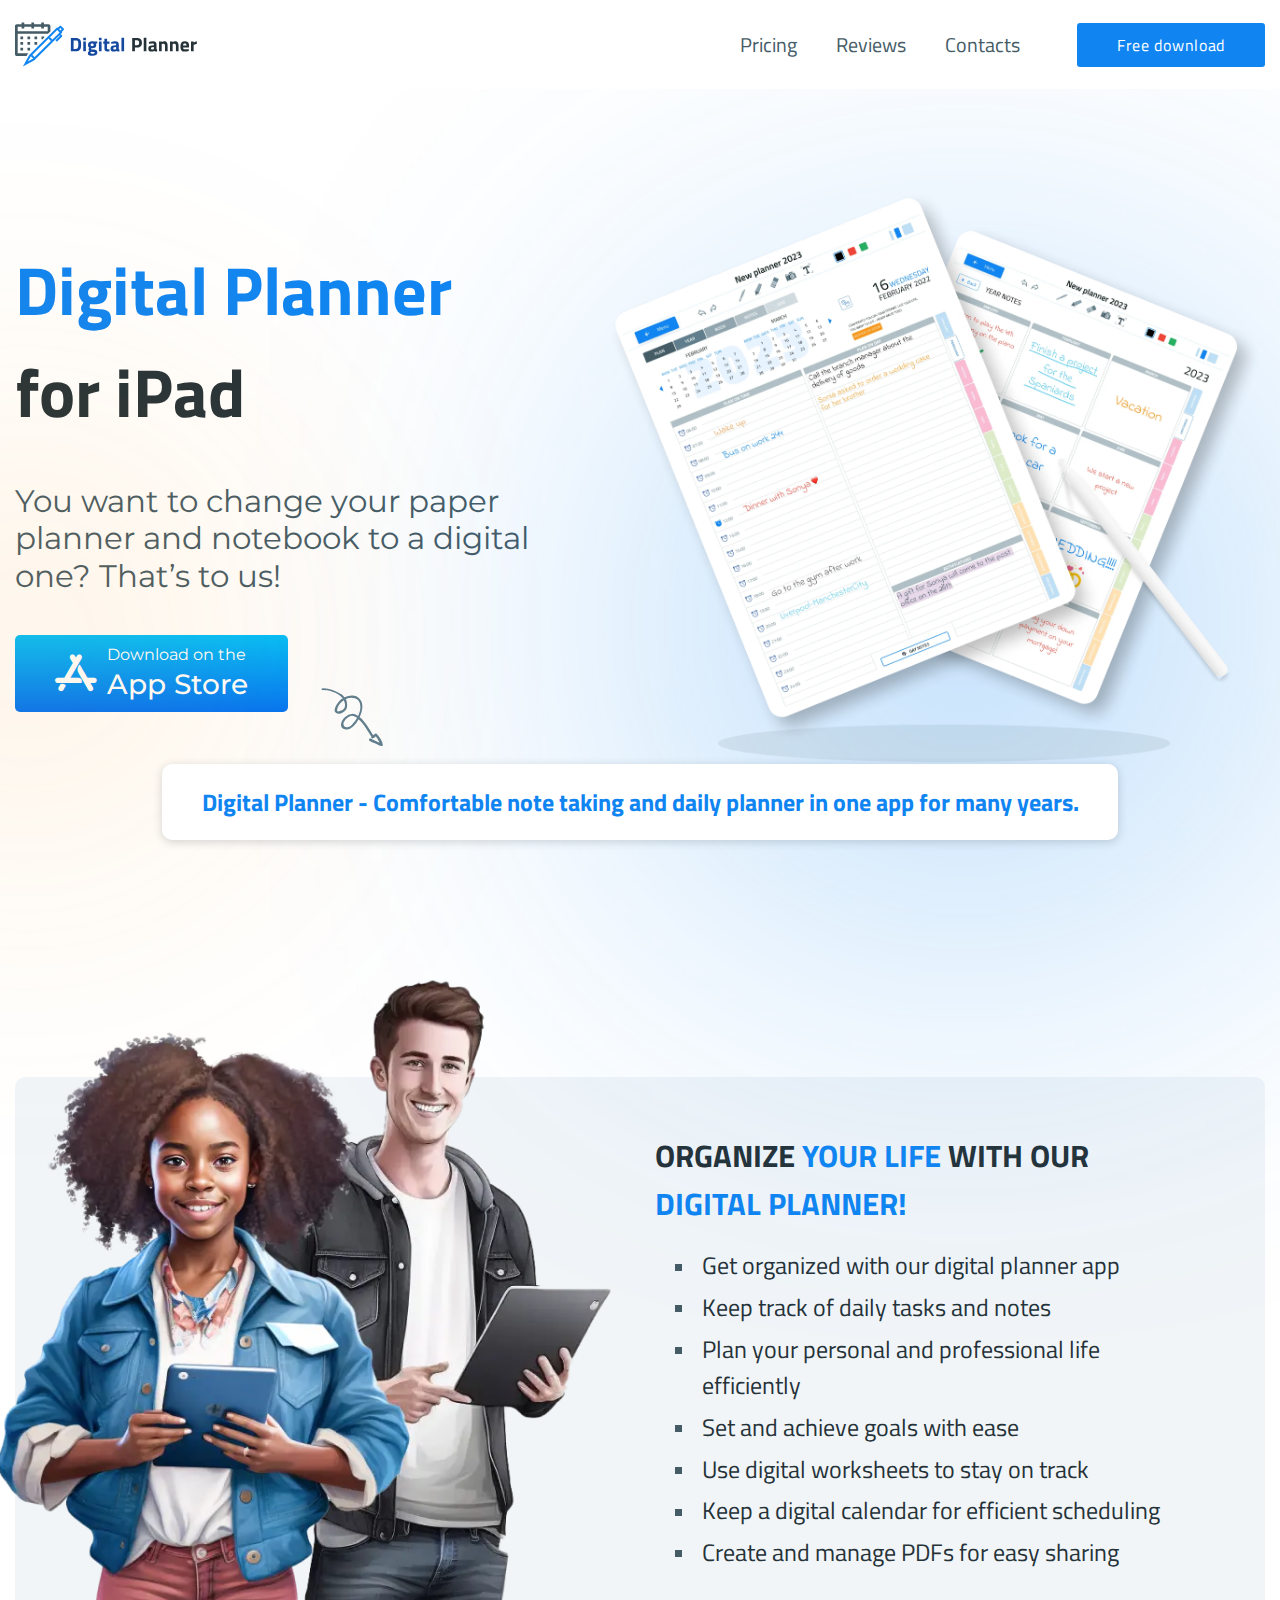
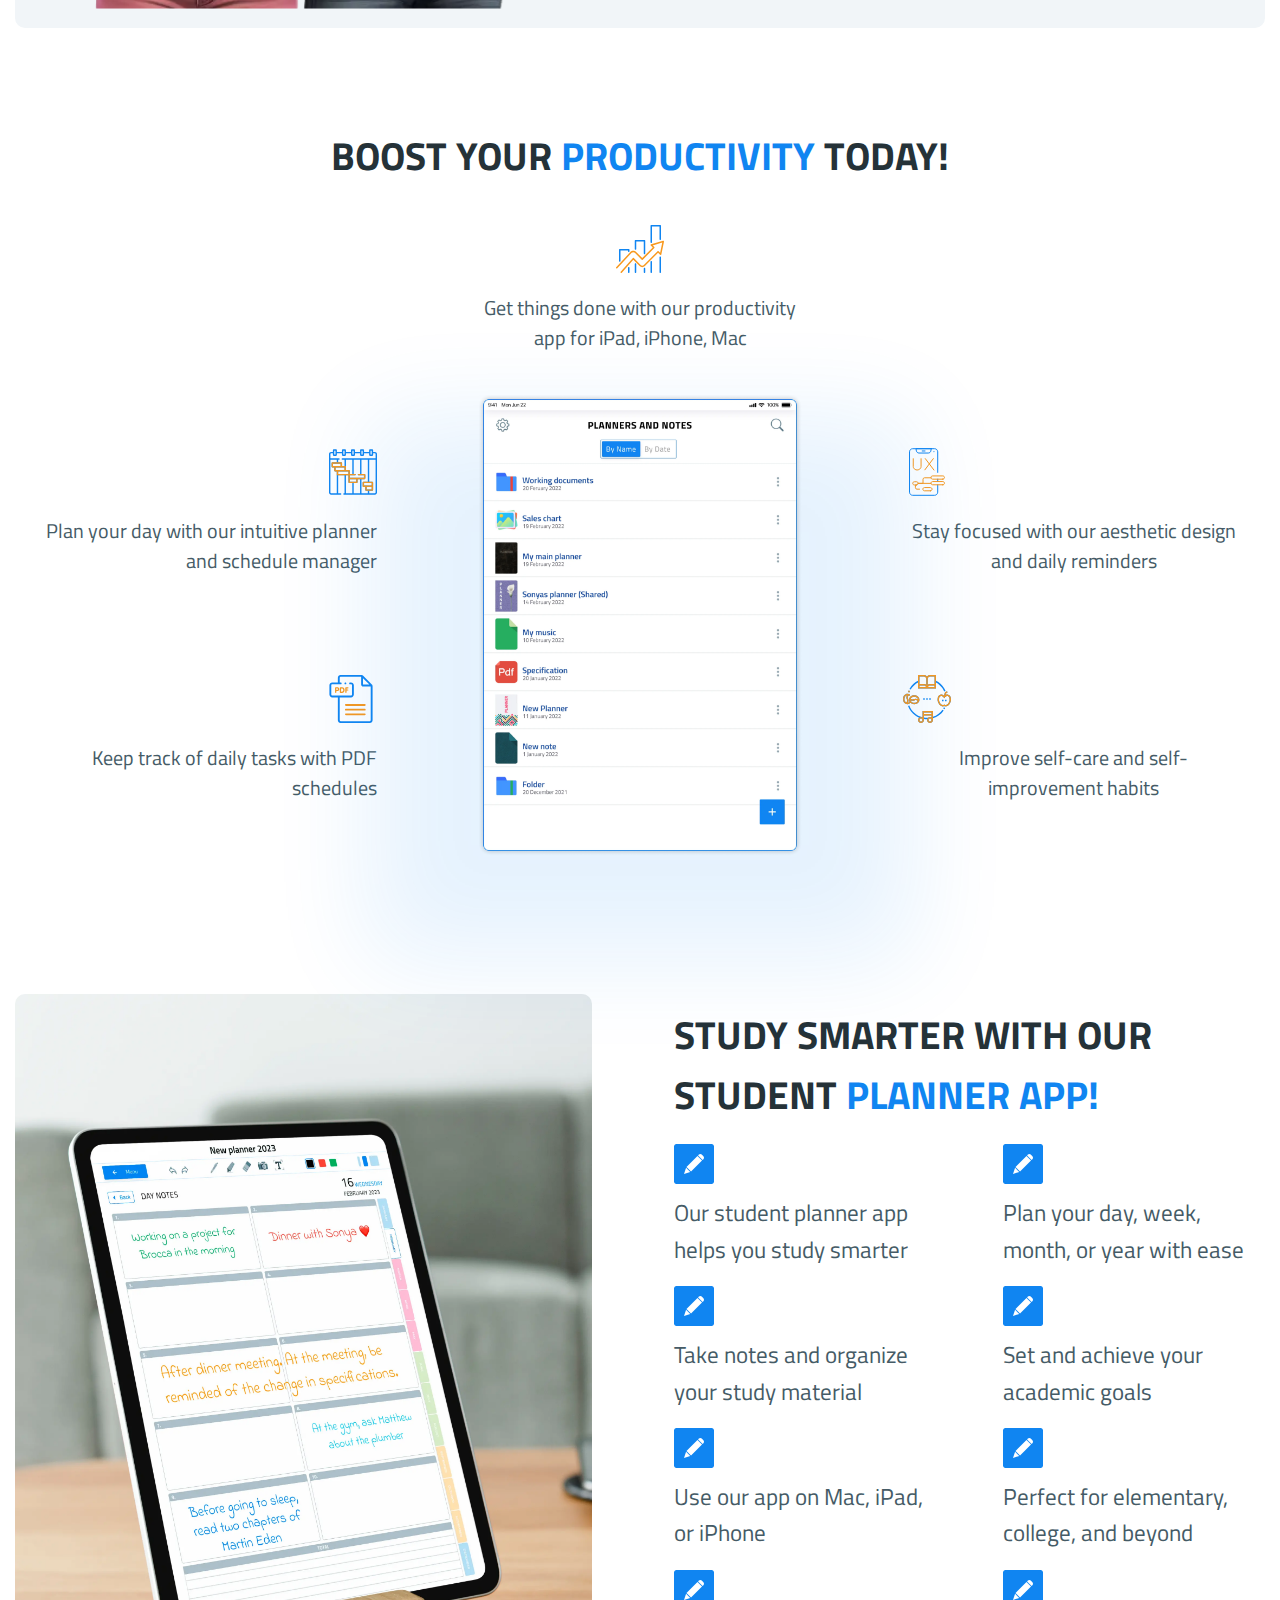
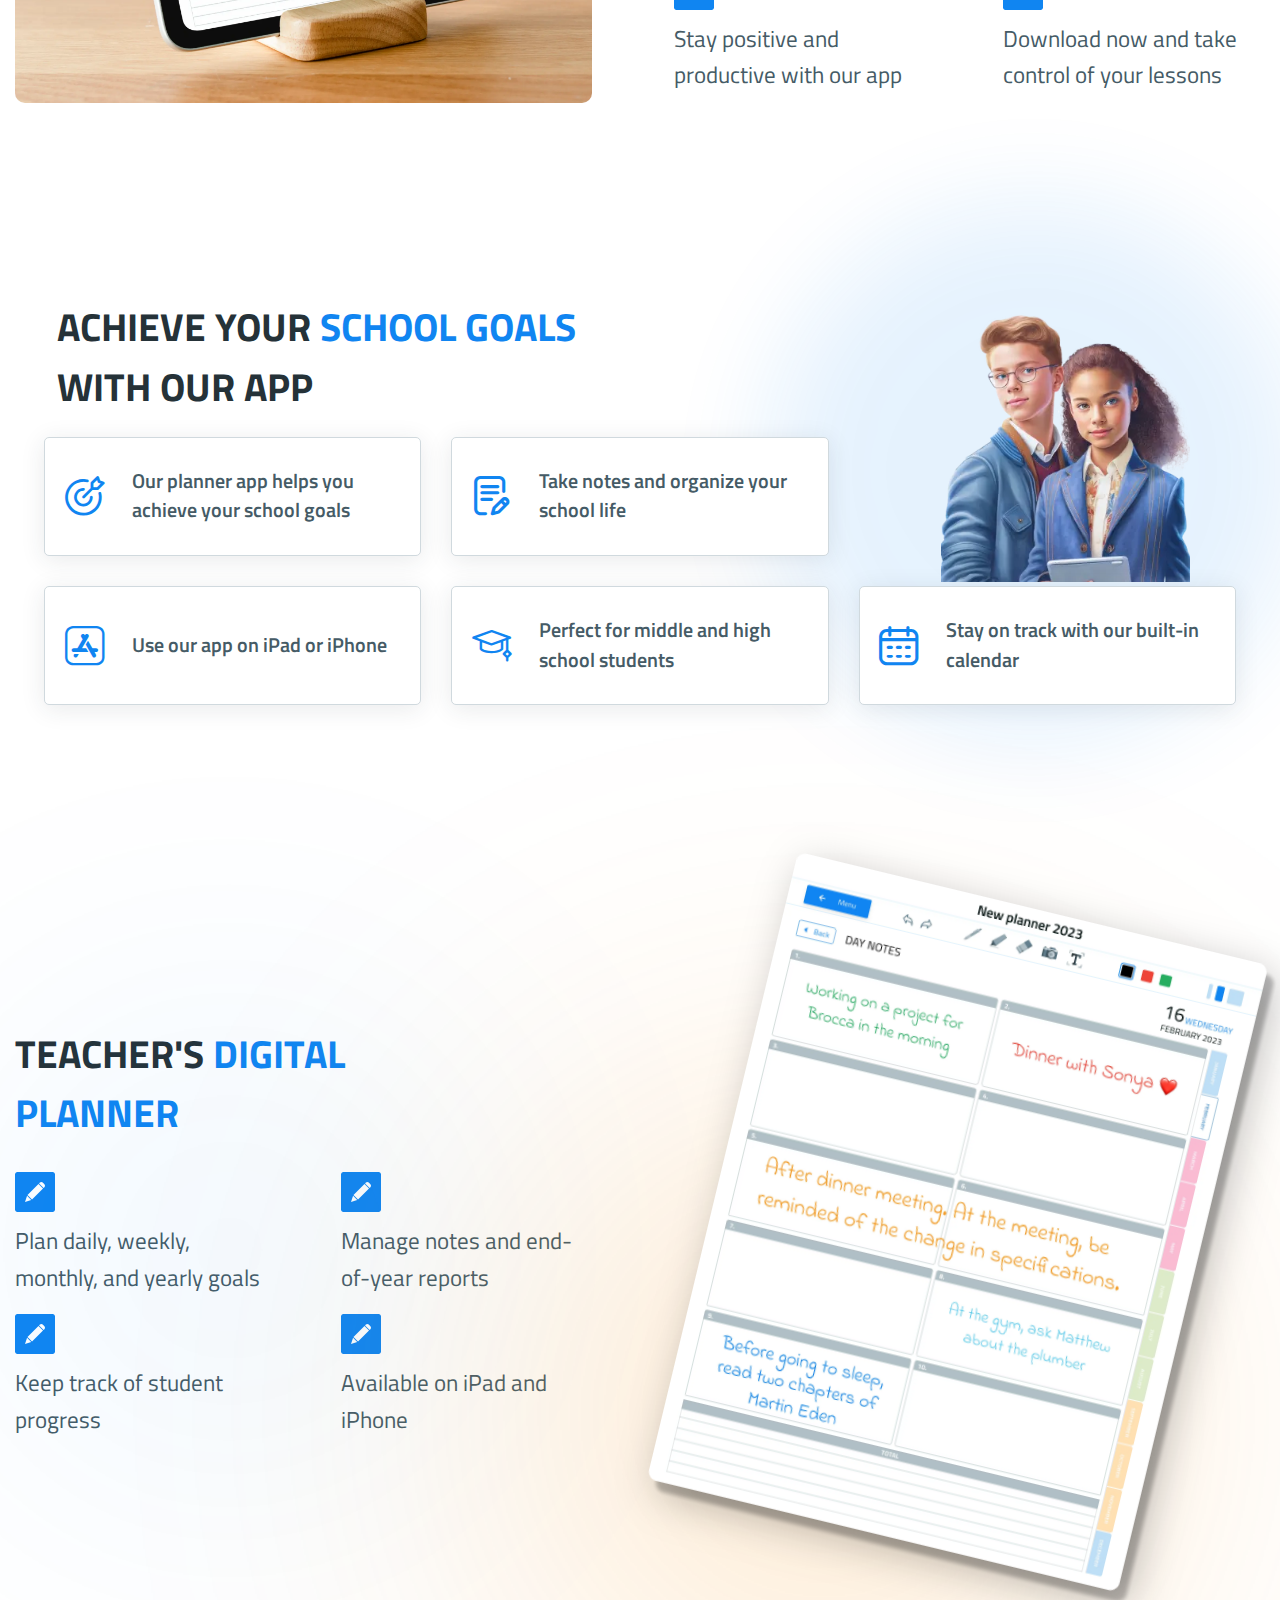
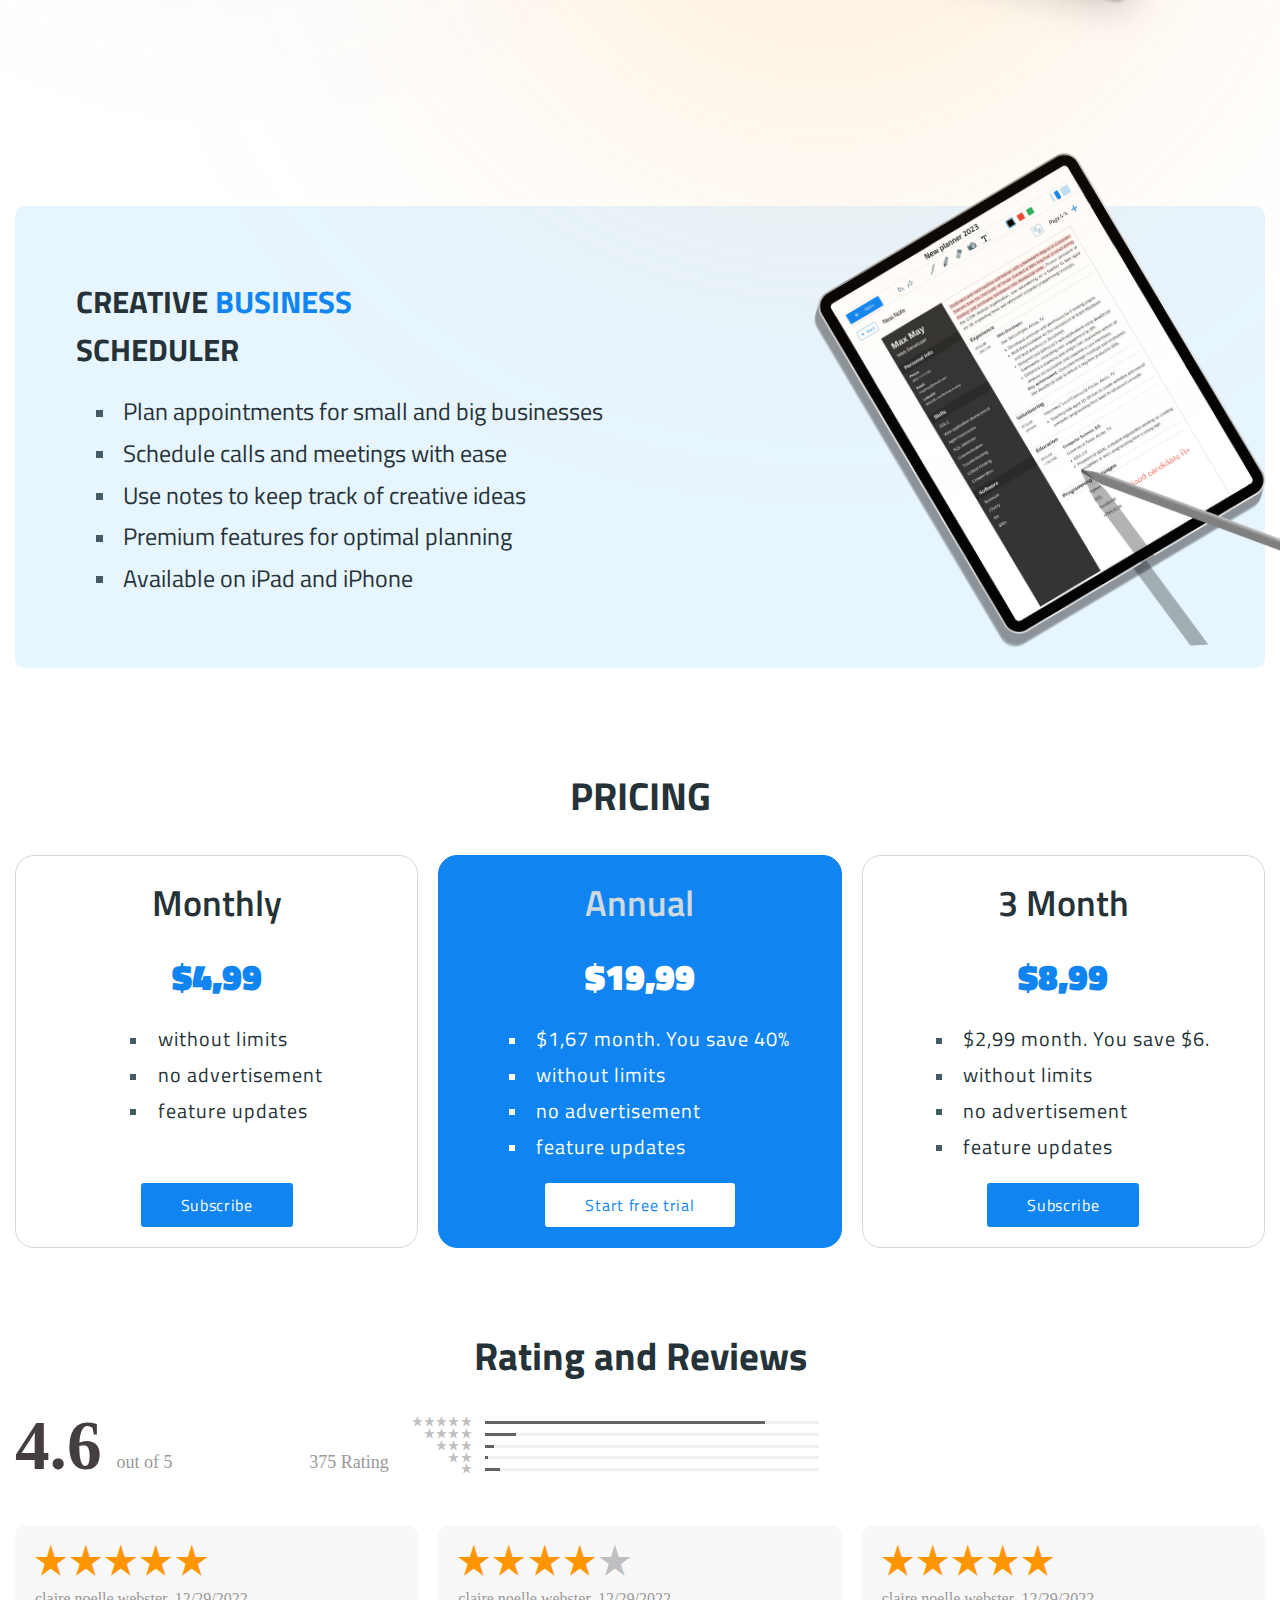
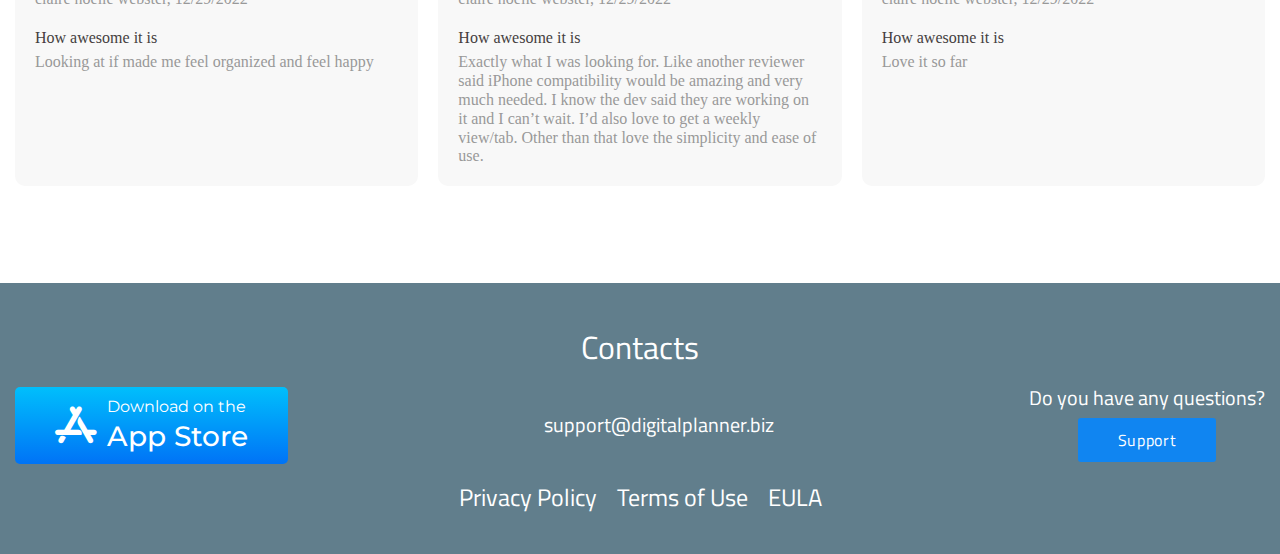
==== index.html @ d9c6b7ca "Update index.html" ====
<!DOCTYPE html>
<html lang="en">

<head>
<!-- Google Tag Manager -->
<script>(function(w,d,s,l,i){w[l]=w[l]||[];w[l].push({'gtm.start':
new Date().getTime(),event:'gtm.js'});var f=d.getElementsByTagName(s)[0],
j=d.createElement(s),dl=l!='dataLayer'?'&l='+l:'';j.async=true;j.src=
'https://www.googletagmanager.com/gtm.js?id='+i+dl;f.parentNode.insertBefore(j,f);
})(window,document,'script','dataLayer','GTM-KF79SMF');</script>
<!-- End Google Tag Manager -->
    
	<title>Digital Planner App for iPad</title>
	<script charset="utf-8" type="text/javascript" src="//js-eu1.hsforms.net/forms/embed/v2.js?_v=20230415140747"></script>
	<meta charset="UTF-8">
	<meta name="format-detection" content="telephone=no">
	<!-- <style>body{opacity: 0;}</style> -->
	<link rel=“canonical” href=“https://digitalplanner.biz”>
	<link rel="stylesheet" href="css/style.min.css?_v=20230415140747">
	<link rel="shortcut icon" href="favicon.ico">
	<meta name="viewport" content="width=device-width, initial-scale=1.0">

</head>

<body>
<!-- Google Tag Manager (noscript) -->
<noscript><iframe src="https://www.googletagmanager.com/ns.html?id=GTM-KF79SMF"
height="0" width="0" style="display:none;visibility:hidden"></iframe></noscript>
<!-- End Google Tag Manager (noscript) -->
<!-- Small test comment for another deployment -->    
	<div class="wrapper">
		<header class="header" data-lp>
			<div class="header__container">
				<a href="index.html" class="header__logo"><img src="img/logo.svg" alt="logo"></a>
				<div class="header__menu menu">
					<nav class="menu__body">
						<ul class="menu__list">
							<li data-goto-header data-goto="#pricing" class="menu__item"><a href="#">Pricing</a></li>
							<li data-goto-header data-goto="#reviews" class="menu__item"><a href="#">Reviews</a></li>
							<li data-goto-header data-goto="#contacts" class="menu__item"><a href="#">Contacts</a></li>
						</ul>
					</nav>
					<div class="menu__actions">
						<a target="_blank" href="https://apps.apple.com/us/app/digital-planner-for-ipad/id6444685151" class="menu__button button" data-da=".menu__list,530,20">Free download</a>
						<button type="button" class="menu__icon icon-menu"><span></span></button>
					</div>
				</div>
			</div>
		</header>
		<main class="page">
			<section class="page__hero hero">
				<div class="hero__container">
					<div class="hero__header">
						<div class="hero__about">
							<h1 class="hero__title">
								<span>Digital Planner</span> for iPad
							</h1>
							<p class="hero__text">
								You want to change your paper planner and
								notebook to a digital one? That’s to us!
							</p>
							<div class="hero__actions">
								<a target="_blank" href="https://apps.apple.com/us/app/digital-planner-for-ipad/id6444685151" class="hero__app app-button _icon-arrow">
									<div class="app-button__wrapper">
										<div class="app-button__icon _icon-app-store"></div>
										<div class="app-button__text">
											<p>Download on the</p>
											<p>App Store</p>
										</div>
									</div>
								</a>
							</div>
						</div>
						<div class="hero__image">
							<picture><source srcset="img/content-img/image-01.webp" type="image/webp"><img src="img/content-img/image-01.png" alt="Planner" /></picture>
						</div>
					</div>
					<div class="hero__label">
						Digital Planner - Comfortable note taking and daily
						planner in one app for many years.
					</div>
				</div>
			</section>
			<section class="page__organize organize">
				<div class="organize__container">
					<div class="organize__wrapper">
						<div class="organize__image">
							<picture><source srcset="img/content-img/organize.webp" type="image/webp"><img src="img/content-img/organize.png" alt="Organize" /></picture>
						</div>
						<div class="organize__block">
							<h2 class="organize__title">
								Organize <span>Your Life</span> with Our
								<span>Digital Planner!</span>
							</h2>
							<ul class="organize__list">
								<li>
									Get organized with our digital planner
									app
								</li>
								<li>Keep track of daily tasks and notes</li>
								<li>
									Plan your personal and professional life
									efficiently
								</li>
								<li>Set and achieve goals with ease</li>
								<li>
									Use digital worksheets to stay on track
								</li>
								<li>
									Keep a digital calendar for efficient
									scheduling
								</li>
								<li>
									Create and manage PDFs for easy sharing
								</li>
							</ul>
						</div>
					</div>
				</div>
			</section>
			<section class="page__productivity productivity">
				<div class="productivity__container">
					<h2 class="productivity__title title">
						Boost Your <span>Productivity</span> Today!
					</h2>
					<div class="productivity__header">
						<a class="productivity__link productivity__link--center inactive_link">
							<div class="productivity__image productivity__image--center">
								<img src="img/icons/statistics.svg" alt="Statistics" />
							</div>
							<p class="productivity__text productivity__text--center">
								Get things done with our productivity app
								for iPad, iPhone, Mac
							</p>
						</a>
					</div>
					<div class="productivity__wrapper">
						<div class="productivity__column">
							<a class="productivity__link productivity__link--right inactive_link">
								<div class="productivity__image productivity__image--right">
									<img src="img/icons/calendar.svg" alt="Calendar" />
								</div>
								<p class="productivity__text productivity__text--right">
									Plan your day with our intuitive planner
									and schedule manager
								</p>
							</a>
							<a class="productivity__link productivity__link--right inactive_link">
								<div class="productivity__image productivity__image--right">
									<img src="img/icons/pdf.svg" alt="Pdf" />
								</div>
								<p class="productivity__text productivity__text--right">
									Keep track of daily tasks with PDF
									schedules
								</p>
							</a>
						</div>
						<div class="productivity__previus">
							<picture><source srcset="img/content-img/image-02.webp" type="image/webp"><img src="img/content-img/image-02.png" alt="Screen" /></picture>
						</div>
						<div class="productivity__column">
							<a class="productivity__link productivity__link--left inactive_link">
								<div class="productivity__image productivity__image--left">
									<img src="img/icons/ux.svg" alt="Ux" />
								</div>
								<p class="productivity__text productivity__text--left">
									Stay focused with our aesthetic design
									and daily reminders
								</p>
							</a>
							<a class="productivity__link productivity__link--left inactive_link">
								<div class="productivity__image productivity__image--left">
									<img src="img/icons/improve.svg" alt="Improve" />
								</div>
								<p class="productivity__text productivity__text--left">
									Improve self-care and self-improvement
									habits
								</p>
							</a>
						</div>
					</div>
				</div>
			</section>
			<section class="page__study study">
				<div class="study__container">
					<div class="study__image">
						<picture><source srcset="img/content-img/image-04.webp" type="image/webp"><img src="img/content-img/image-04.png" alt="Tablet-study" /></picture>
					</div>
					<div class="study__block">
						<h2 class="study__title title">
							Study Smarter with Our Student
							<span>Planner App!</span>
						</h2>
						<ul>
							<li>
								<span><img src="img/icons/pen.svg" alt="pen" /></span>Our student planner app helps you study
								smarter
							</li>
							<li>
								<span><img src="img/icons/pen.svg" alt="pen" /></span>Plan your day, week, month, or year with
								ease
							</li>
							<li>
								<span><img src="img/icons/pen.svg" alt="pen" /></span>Take notes and organize your study material
							</li>
							<li>
								<span><img src="img/icons/pen.svg" alt="pen" /></span>Set and achieve your academic goals
							</li>
							<li>
								<span><img src="img/icons/pen.svg" alt="pen" /></span>Use our app on Mac, iPad, or iPhone
							</li>
							<li>
								<span><img src="img/icons/pen.svg" alt="pen" /></span>Perfect for elementary, college, and beyond
							</li>
							<li>
								<span><img src="img/icons/pen.svg" alt="pen" /></span>Stay positive and productive with our app
							</li>
							<li>
								<span><img src="img/icons/pen.svg" alt="pen" /></span>Download now and take control of your
								lessons
							</li>
						</ul>
					</div>
				</div>
			</section>
			<section class="page__school school">
				<div class="school__container">
					<h2 class="school__title title">
						Achieve Your <span>School Goals</span> with Our App
					</h2>
					<div class="school__adept-wrapper">
						<div class="school__wrapper">
							<article class="school__article">
								<div class="school__icon _icon-darts"></div>
								<h4 class="school__text">
									Our planner app helps you achieve your
									school goals
								</h4>
							</article>
							<article class="school__article">
								<div class="school__icon _icon-organize"></div>
								<h4 class="school__text">
									Take notes and organize your school life
								</h4>
							</article>
							<article class="school__article">
								<div class="school__icon _icon-little-app-store"></div>
								<h4 class="school__text">
									Use our app on iPad or iPhone
								</h4>
							</article>
							<article class="school__article">
								<div class="school__icon _icon-cap"></div>
								<h4 class="school__text">
									Perfect for middle and high school
									students
								</h4>
							</article>
							<article class="school__article">
								<div class="school__icon _icon-little-calendar"></div>
								<h4 class="school__text">
									Stay on track with our built-in calendar
								</h4>
							</article>
						</div>
						<div class="school__image">
							<picture><source srcset="img/content-img/two-boys.webp" type="image/webp"><img src="img/content-img/two-boys.png" alt="Two-children" /></picture>
						</div>
					</div>
				</div>
			</section>
			<section class="page__teachers teachers">
				<div class="teachers__container">
					<div class="teachers__block">
						<h2 class="teachers__title title">
							Teacher's <span>Digital Planner</span>
						</h2>
						<ul>
							<li>
								<span><img src="img/icons/pen.svg" alt="icon-pen" /></span>Plan daily, weekly, monthly, and yearly
								goals
							</li>
							<li>
								<span><img src="img/icons/pen.svg" alt="icon-pen" /></span>Manage notes and end-of-year reports
							</li>
							<li>
								<span><img src="img/icons/pen.svg" alt="icon-pen" /></span>Keep track of student progress
							</li>
							<li>
								<span><img src="img/icons/pen.svg" alt="icon-pen" /></span>Available on iPad and iPhone
							</li>
						</ul>
					</div>
					<div class="teachers__image">
						<picture><source srcset="img/content-img/image-05.webp" type="image/webp"><img src="img/content-img/image-05.png" alt="Digital-tablet" /></picture>
					</div>
				</div>
			</section>
			<section class="page__business business">
				<div class="business__container">
					<div class="business__wrapper">
						<div class="business__block">
							<h2 class="business__title">
								Creative <span>Business</span> Scheduler
							</h2>
							<ul class="business__list">
								<li>
									Plan appointments for small and big
									businesses
								</li>
								<li>
									Schedule calls and meetings with ease
								</li>
								<li>
									Use notes to keep track of creative
									ideas
								</li>
								<li>
									Premium features for optimal planning
								</li>
								<li>Available on iPad and iPhone</li>
							</ul>
						</div>
						<div class="business__image">
							<picture><source srcset="img/content-img/image-03.webp" type="image/webp"><img src="img/content-img/image-03.png" alt="Tablet" /></picture>
						</div>
					</div>
				</div>
			</section>
			<section id="pricing" class="page__pricing pricing">
				<div class="pricing__container">
					<h2 class="pricing__title title">PRICING</h2>
					<div class="pricing__wrapper">
						<article class="pricing__article acticle-pricing">
							<h3 class="acticle-pricing__title">Monthly</h3>
							<div class="acticle-pricing__price">$4,99</div>
							<ul class="acticle-pricing__list">
								<li>without limits</li>
								<li>no advertisement</li>
								<li>feature updates</li>
							</ul>
							<button type="submit" class="acticle-pricing__button button" onclick="window.location.href='https://apps.apple.com/us/app/digital-planner-for-ipad/id6444685151'">
								Subscribe
							</button>
						</article>
						<article class="pricing__article acticle-pricing acticle-pricing--blue-bg">
							<h3 class="acticle-pricing__title acticle-pricing__title--white">
								Annual
							</h3>
							<div class="acticle-pricing__price acticle-pricing__price--white">
								$19,99
							</div>
							<ul class="acticle-pricing__list acticle-pricing__list--white">
								<li>$1,67 month. You save 40%</li>
								<li>without limits</li>
								<li>no advertisement</li>
								<li>feature updates</li>
							</ul>
							<button type="submit" class="acticle-pricing__button button button--white" onclick="window.location.href='https://apps.apple.com/us/app/digital-planner-for-ipad/id6444685151'">
								Start free trial
							</button>
						</article>
						<article class="pricing__article acticle-pricing">
							<h3 class="acticle-pricing__title">3 Month</h3>
							<div class="acticle-pricing__price">$8,99</div>
							<ul class="acticle-pricing__list">
								<li>$2,99 month. You save $6.</li>
								<li>without limits</li>
								<li>no advertisement</li>
								<li>feature updates</li>
							</ul>
							<button type="submit" class="acticle-pricing__button button" onclick="window.location.href='https://apps.apple.com/us/app/digital-planner-for-ipad/id6444685151'">
								Subscribe
							</button>
						</article>
					</div>
				</div>
			</section>
			<section id="reviews" class="page__testinations testinations">
				<div class="testinations__container">
					<h2 class="testinations__title">Rating and Reviews</h2>
					<div class="testinations__rating rating">
						<div class="rating__wrapper">
							<div class="rating__number">
								<p>4.6</p>
								<p>out of 5</p>
							</div>
							<div class="rating__total">
								<span>375</span> Rating
							</div>
						</div>
						<div class="rating__total-rate">
							<ul class="rating__star">
								<li>
									<ul>
										<li class="_icon-star-grey"></li>
										<li class="_icon-star-grey"></li>
										<li class="_icon-star-grey"></li>
										<li class="_icon-star-grey"></li>
										<li class="_icon-star-grey"></li>
									</ul>
									<span></span>
								</li>
								<li>
									<ul>
										<li class="_icon-star-grey"></li>
										<li class="_icon-star-grey"></li>
										<li class="_icon-star-grey"></li>
										<li class="_icon-star-grey"></li>
									</ul>
									<span></span>
								</li>
								<li>
									<ul>
										<li class="_icon-star-grey"></li>
										<li class="_icon-star-grey"></li>
										<li class="_icon-star-grey"></li>
									</ul>
									<span></span>
								</li>
								<li>
									<ul>
										<li class="_icon-star-grey"></li>
										<li class="_icon-star-grey"></li>
									</ul>
									<span></span>
								</li>
								<li>
									<ul>
										<li class="_icon-star-grey"></li>
									</ul>
									<span></span>
								</li>
							</ul>
						</div>
					</div>
					<div class="testinations__wrapper">
						<article class="testinations__item item-testinations">
							<ul class="item-testinations__list">
								<li class="_icon-star-yellow"></li>
								<li class="_icon-star-yellow"></li>
								<li class="_icon-star-yellow"></li>
								<li class="_icon-star-yellow"></li>
								<li class="_icon-star-yellow"></li>
							</ul>
							<h3>claire noelle webster, 12/29/2022</h3>
							<div class="item-testinations__text-block">
								<div>
									<h4>How awesome it is</h4>
									<p>
										Looking at if made me feel organized
										and feel happy
									</p>
								</div>
							</div>
						</article>
						<article class="testinations__item item-testinations">
							<ul class="item-testinations__list">
								<li class="_icon-star-yellow"></li>
								<li class="_icon-star-yellow"></li>
								<li class="_icon-star-yellow"></li>
								<li class="_icon-star-yellow"></li>
								<li class="_icon-star-grey"></li>
							</ul>
							<h3>claire noelle webster, 12/29/2022</h3>
							<div class="item-testinations__text-block">
								<div>
									<h4>How awesome it is</h4>
									<p>
										Exactly what I was looking for. Like
										another reviewer said iPhone
										compatibility would be amazing and
										very much needed. I know the dev
										said they are working on it and I
										can’t wait. I’d also love to get a
										weekly view/tab. Other than that
										love the simplicity and ease of use.
									</p>
								</div>
							</div>
						</article>
						<article class="testinations__item item-testinations">
							<ul class="item-testinations__list">
								<li class="_icon-star-yellow"></li>
								<li class="_icon-star-yellow"></li>
								<li class="_icon-star-yellow"></li>
								<li class="_icon-star-yellow"></li>
								<li class="_icon-star-yellow"></li>
							</ul>
							<h3>claire noelle webster, 12/29/2022</h3>
							<div class="item-testinations__text-block">
								<div>
									<h4>How awesome it is</h4>
									<p>
										Love it so far
									</p>
								</div>
							</div>
						</article>
					</div>
				</div>
			</section>
		</main>
		<footer class="footer">
			<section id="contacts" class="footer__container">
				<h2 class="footer__title">Contacts</h2>
				<div class="footer__column">
					<div class="footer__actions">
						<a target="bl" href="https://apps.apple.com/us/app/digital-planner-for-ipad/id6444685151" class="footer__app app-button">
							<div class="app-button__wrapper">
								<div class="app-button__icon _icon-app-store"></div>
								<div class="app-button__text">
									<p>Download on the</p>
									<p>App Store</p>
								</div>
							</div>
						</a>
					</div>
					<div>
						<p>support@digitalplanner.biz</p>
					</div>
					<div class="footer__quesstions">
						<p>Do you have any questions?</p>
						<button data-popup="#popup-form" type="button" class="footer__button button">
							Support
						</button>
					</div>
				</div>
				<div class="footer__down">
					<ul class="footer__list">
						<li><a target="_blank" href="privacy-policy.html">Privacy Policy</a></li>
						<li><a target="_blank" href="terms-of-use.html">Terms of Use</a></li>
						<li><a target="_blank" href="eula.html">EULA</a></li>
					</ul>
				</div>
			</section>
		</footer>

	</div>
	<div id="popup-form" aria-hidden="true" class="popup popup--form">
		<div class="popup__wrapper">
			<div class="popup__content">
				<button data-close type="button" class="popup__close"></button>
				<div class="popup__text">
					<iframe width="100%" height="700px" src="https://share-eu1.hsforms.com/1WM_0Q3puQCGqyg9iYn52mQfuwg4"></iframe>
				</div>
			</div>
		</div>
	</div>

	<script src="js/app.min.js?_v=20230415140747"></script>
</body>

</html>
---- css/style.min.css ----
@charset "UTF-8";@import url(https://fonts.googleapis.com/css?family=Titillium+Web:regular,600,700,900&display=swap);@import url(https://fonts.googleapis.com/css?family=Montserrat:regular,500&display=swap);@import url(https://fonts.googleapis.com/css?family=Nunito:300,700&display=swap);@font-face{font-family:SFProDisplay;font-display:swap;src:url(../fonts/SFProDisplay-Bold.woff2) format("woff2"),url(../fonts/SFProDisplay-Bold.woff) format("woff");font-weight:700;font-style:normal}@font-face{font-family:SFProDisplay;font-display:swap;src:url(../fonts/SFProDisplay-Regular.woff2) format("woff2"),url(../fonts/SFProDisplay-Regular.woff) format("woff");font-weight:400;font-style:normal}@font-face{font-family:SFProDisplay;font-display:swap;src:url(../fonts/SFProDisplay-Medium.woff2) format("woff2"),url(../fonts/SFProDisplay-Medium.woff) format("woff");font-weight:500;font-style:normal}@font-face{font-family:icons;font-display:swap;src:url(../fonts/icons.woff2) format("woff2"),url(../fonts/icons.woff) format("woff");font-weight:400;font-style:normal}[class*=_icon-]:before{font-family:icons;font-style:normal;font-weight:400;font-variant:normal;text-transform:none;line-height:1;-webkit-font-smoothing:antialiased;-moz-osx-font-smoothing:grayscale}[class*=_icon-]:before{display:block}._icon-little-calendar:before{content:"\e914";color:#1085f1}._icon-app-store:before{content:"\e900";color:#fff}._icon-arrow:before{content:"\e901";color:#617e8c}._icon-cap:before{content:"\e904";color:#1085f1}._icon-darts:before{content:"\e905";color:#1085f1}._icon-little-app-store:before{content:"\e909";color:#1085f1}._icon-organize:before{content:"\e90a";color:#1085f1}._icon-star-grey:before{content:"\e910";color:#bfbfbf}._icon-star-yellow:before{content:"\e911";color:#ff9500}*{padding:0;margin:0;border:0}*,:after,:before{-webkit-box-sizing:border-box;box-sizing:border-box}body,html{height:100%;min-width:320px}body{color:#455b66;line-height:1;font-family:"Titillium Web";font-size:1.25rem;-ms-text-size-adjust:100%;-moz-text-size-adjust:100%;-webkit-text-size-adjust:100%;-webkit-font-smoothing:antialiased;-moz-osx-font-smoothing:grayscale}button,input,textarea{font-family:"Titillium Web";font-size:inherit}button{cursor:pointer;color:inherit;background-color:transparent}a{color:inherit;text-decoration:none}ul li{list-style:none}img{vertical-align:top}h1,h2,h3,h4,h5,h6{font-weight:inherit;font-size:inherit}body{background-color:#fff}.lock body{overflow:hidden;-ms-touch-action:none;touch-action:none;-ms-scroll-chaining:none;overscroll-behavior:none}.wrapper{min-height:100%;display:-webkit-box;display:-ms-flexbox;display:flex;-webkit-box-orient:vertical;-webkit-box-direction:normal;-ms-flex-direction:column;flex-direction:column;overflow:hidden}@supports (overflow:clip){.wrapper{overflow:clip}}.wrapper>main{-webkit-box-flex:1;-ms-flex:1 1 auto;flex:1 1 auto}.wrapper>*{min-width:0}[class*=__container]{max-width:83.125rem;margin:0 auto;padding:0 .9375rem}.button{display:-webkit-inline-box;display:-ms-inline-flexbox;display:inline-flex;padding:.625rem 2.5rem;font-size:1rem;line-height:1.5;text-align:center;letter-spacing:.0431009375rem;background-color:#1085f1;border-radius:.1875rem;outline:.0625rem solid transparent;color:#fff}.button--white{background-color:#fff;color:#1085f1}.button._fw{width:100%}.app-button{display:-webkit-inline-box;display:-ms-inline-flexbox;display:inline-flex;padding:.625rem 2.5rem;background:-webkit-gradient(linear,left top,left bottom,from(#00bffc),to(#0073f6));background:-o-linear-gradient(top,#00bffc 0,#0073f6 100%);background:linear-gradient(180deg,#00bffc 0,#0073f6 100%);border-radius:.3125rem}.app-button__wrapper{display:-webkit-box;display:-ms-flexbox;display:flex;-webkit-box-align:center;-ms-flex-align:center;align-items:center;gap:.625rem}.app-button__icon{font-size:2.625rem;color:#fff}.app-button__text{display:-webkit-box;display:-ms-flexbox;display:flex;-webkit-box-orient:vertical;-webkit-box-direction:normal;-ms-flex-direction:column;flex-direction:column;gap:.1875rem;font-family:Montserrat;color:#fff}.app-button__text :first-child{font-size:1rem;line-height:1.25}.app-button__text :last-child{font-weight:500;font-size:1.75rem;line-height:1.21}body::after{content:"";background-color:rgba(255,255,255,.5);position:fixed;width:100%;height:100%;top:0;left:0;opacity:0;-webkit-transition:opacity .8s ease 0s;-o-transition:opacity .8s ease 0s;transition:opacity .8s ease 0s;pointer-events:none;z-index:149}.popup-show body::after{opacity:1}.popup{position:fixed;top:0;left:0;bottom:0;right:0;padding:30px 10px;-webkit-transition:visibility .8s ease 0s;-o-transition:visibility .8s ease 0s;transition:visibility .8s ease 0s;visibility:hidden;pointer-events:none}.popup_show{z-index:150;visibility:visible;overflow:auto;pointer-events:auto}.popup_show .popup__content{visibility:visible;-webkit-transform:scale(1);-ms-transform:scale(1);transform:scale(1)}.popup__wrapper{display:-webkit-box;display:-ms-flexbox;display:flex;-webkit-box-orient:vertical;-webkit-box-direction:normal;-ms-flex-direction:column;flex-direction:column;-webkit-box-align:center;-ms-flex-align:center;align-items:center;min-height:100%;-webkit-box-flex:1;-ms-flex:1 1 auto;flex:1 1 auto;width:100%;display:flex;-webkit-box-pack:center;-ms-flex-pack:center;justify-content:center;align-items:center}.popup__content{visibility:hidden;-webkit-transform:scale(0);-ms-transform:scale(0);transform:scale(0);-webkit-transition:-webkit-transform .3s ease 0s;transition:-webkit-transform .3s ease 0s;-o-transition:transform .3s ease 0s;transition:transform .3s ease 0s;transition:transform .3s ease 0s,-webkit-transform .3s ease 0s;background-color:#eee;padding:20px;width:100%;max-width:900px;border-radius:20px}.lock .popup__content{visibility:visible}.popup--form .popup__content{max-width:45.9375rem;background-color:#fff;border:.0625rem solid #b0bfc6;-webkit-box-shadow:0 .25rem .625rem rgba(0,0,0,.15);box-shadow:0 .25rem .625rem rgba(0,0,0,.15);border-radius:.25rem}[class*=-ibg]{position:relative}[class*=-ibg] img{position:absolute;width:100%;height:100%;top:0;left:0;-o-object-fit:cover;object-fit:cover}[class*=-ibg_contain] img{-o-object-fit:contain;object-fit:contain}.title{font-weight:700;line-height:1.52;text-transform:uppercase;color:#253238}.title span{color:#1085f1}.checkbox{position:relative}.checkbox__input{position:absolute;width:0;height:0;opacity:0}.checkbox__input:checked+.checkbox__label::before{background:#1085f1 url(../img/icons/check.svg) center/70% no-repeat}.checkbox__label{cursor:pointer;display:-webkit-inline-box;display:-ms-inline-flexbox;display:inline-flex;gap:.5rem}.checkbox__label::before{content:"";-webkit-box-flex:0;-ms-flex:0 0 1.5rem;flex:0 0 1.5rem;width:1.5rem;height:1.5rem;border:.0625rem solid #1085f1;border-radius:.1875rem;background-color:transparent}.checkbox__text{-ms-flex-item-align:center;align-self:center;font-size:.875rem;line-height:1.5;color:#1085f1}.form-order{display:-webkit-box;display:-ms-flexbox;display:flex;-webkit-box-orient:vertical;-webkit-box-direction:normal;-ms-flex-direction:column;flex-direction:column;-webkit-box-align:center;-ms-flex-align:center;align-items:center}.form-order__line:not(:last-child){margin-bottom:1.25rem}.form-order__label{display:inline-block;font-size:1.125rem;line-height:1.5;color:#455b66;padding:.1875rem .1875rem;position:relative;z-index:2;will-change:transform;-webkit-transition:-webkit-transform .3s ease 0s;transition:-webkit-transform .3s ease 0s;-o-transition:transform .3s ease 0s;transition:transform .3s ease 0s;transition:transform .3s ease 0s,-webkit-transform .3s ease 0s;top:0;left:0;-webkit-transform:translate(.75rem,1rem) scale(1);-ms-transform:translate(.75rem,1rem) scale(1);transform:translate(.75rem,1rem) scale(1)}.form-order__label span{color:#f04438}.form-order__label::before{content:"";position:absolute;top:0;left:0;width:100%;height:100%;background-color:#fff;z-index:-1}._form-focus .form-order__label{-webkit-transform:translate(.875rem,1rem) scale(.9);-ms-transform:translate(.875rem,1rem) scale(.9);transform:translate(.875rem,1rem) scale(.9)}.form-order__input{padding:.75rem 1.0625rem;background:#fff;border:.0625rem solid #90a4af;-webkit-transition:border .3s ease 0s;-o-transition:border .3s ease 0s;transition:border .3s ease 0s;border-radius:.25rem;outline:.0625rem solid transparent;width:100%;font-size:1.125rem;line-height:1.5;color:#443e3e}.form-order__input::-webkit-input-placeholder{font-size:1.125rem;line-height:1.5;color:#443e3e}.form-order__input::-moz-placeholder{font-size:1.125rem;line-height:1.5;color:#443e3e}.form-order__input:-ms-input-placeholder{font-size:1.125rem;line-height:1.5;color:#443e3e}.form-order__input::-ms-input-placeholder{font-size:1.125rem;line-height:1.5;color:#443e3e}.form-order__input::placeholder{font-size:1.125rem;line-height:1.5;color:#443e3e}._form-focus .form-order__input{border:.0625rem solid #1085f1}.form-order__block{display:-webkit-box;display:-ms-flexbox;display:flex;-webkit-box-orient:vertical;-webkit-box-direction:normal;-ms-flex-direction:column;flex-direction:column;-webkit-box-align:center;-ms-flex-align:center;align-items:center}.form-order__block:not(:last-child){margin-bottom:1.25rem}.form-order__text{font-size:.875rem;line-height:1.5;color:#617e8c}.form-order__text:not(:last-child){margin-bottom:.71875rem}.form-order__input--large{resize:none;min-height:6.8125rem}.form-order__input--large:not(:last-child){margin-bottom:1.25rem}.form-order__checkbox{-ms-flex-item-align:start;align-self:flex-start}.form-order__checkbox:not(:last-child){margin-bottom:.71875rem}.form-order__submit{padding-top:.53125rem}.hbspt-form{display:none}.header{padding:1.25rem 0;position:fixed;top:0;left:0;width:100%;z-index:50;background-color:#fff}.header__container{display:-webkit-box;display:-ms-flexbox;display:flex;-webkit-box-align:center;-ms-flex-align:center;align-items:center;-webkit-box-pack:justify;-ms-flex-pack:justify;justify-content:space-between;gap:2.5rem}.header__logo{max-width:11.5625rem;min-height:3.125rem;position:relative;z-index:2}.header__logo img{max-width:100%}.header__menu{display:-webkit-box;display:-ms-flexbox;display:flex;-webkit-box-align:center;-ms-flex-align:center;align-items:center;row-gap:1.25rem}.menu__actions{display:-webkit-box;display:-ms-flexbox;display:flex;-webkit-box-align:center;-ms-flex-align:center;align-items:center;gap:.9375rem}.menu__list{display:-webkit-box;display:-ms-flexbox;display:flex;-webkit-box-align:center;-ms-flex-align:center;align-items:center;-ms-flex-wrap:wrap;flex-wrap:wrap;row-gap:.625rem;-webkit-transition:row-gap .3s ease 0s;-o-transition:row-gap .3s ease 0s;transition:row-gap .3s ease 0s}.menu__item a{line-height:1.5;-webkit-transition:color .3s ease 0s,font-weight .3s ease 0s;-o-transition:color .3s ease 0s,font-weight .3s ease 0s;transition:color .3s ease 0s,font-weight .3s ease 0s;display:inline-block;position:relative}.menu__item a::after{content:"";position:absolute;width:0;height:.1875rem;border-radius:.0625rem;background-color:#1085f1;bottom:-.5rem;left:0;-webkit-transition:width .3s ease 0s;-o-transition:width .3s ease 0s;transition:width .3s ease 0s}.menu__item a:focus,.menu__item a:hover{color:#1085f1}.menu__item a:focus:after,.menu__item a:hover:after{width:100%}.menu__button{position:relative;z-index:5}.icon-menu{display:none}.footer{background-color:#617e8c;color:#fff}.footer__title{text-align:center;font-size:2rem;line-height:1.53}.footer__title:not(:last-child){margin-bottom:.9375rem}.footer__column{display:-webkit-box;display:-ms-flexbox;display:flex;-webkit-box-align:center;-ms-flex-align:center;align-items:center;-ms-flex-wrap:wrap;flex-wrap:wrap;-webkit-box-pack:justify;-ms-flex-pack:justify;justify-content:space-between;gap:1.875rem}.footer__column:not(:last-child){margin-bottom:.9375rem}.footer__quesstions{display:-webkit-box;display:-ms-flexbox;display:flex;-webkit-box-orient:vertical;-webkit-box-direction:normal;-ms-flex-direction:column;flex-direction:column;-webkit-box-align:center;-ms-flex-align:center;align-items:center;gap:.625rem}.footer__button{-webkit-box-align:center;-ms-flex-align:center;align-items:center;-webkit-box-pack:center;-ms-flex-pack:center;justify-content:center}.footer__down:not(:last-child){margin-bottom:.9375rem}.footer__list{display:-webkit-box;display:-ms-flexbox;display:flex;-webkit-box-align:center;-ms-flex-align:center;align-items:center;-webkit-box-pack:center;-ms-flex-pack:center;justify-content:center;gap:1.25rem;-ms-flex-wrap:wrap;flex-wrap:wrap}.footer__list li a{font-size:1.5rem;line-height:1.5;-webkit-transition:color .3s ease 0s;-o-transition:color .3s ease 0s;transition:color .3s ease 0s;display:inline-block;position:relative}.footer__list li a::after{content:"";position:absolute;width:0;height:.1875rem;border-radius:.0625rem;background-color:#fff;bottom:-.5rem;left:0;-webkit-transition:width .3s ease 0s;-o-transition:width .3s ease 0s;transition:width .3s ease 0s}.footer__list li a:focus:after,.footer__list li a:hover:after{width:100%}.hero__container{display:-webkit-box;display:-ms-flexbox;display:flex;-webkit-box-align:center;-ms-flex-align:center;align-items:center;-webkit-box-orient:vertical;-webkit-box-direction:normal;-ms-flex-direction:column;flex-direction:column;position:relative;z-index:4}.hero__container::before{content:"";position:absolute;width:35.1875rem;height:34.875rem;border-radius:50%;background:#f8981d;opacity:.1;-webkit-filter:blur(165px);filter:blur(165px);top:27.708096%;left:-19.461538%;z-index:1;pointer-events:none}.hero__container::after{content:"";position:absolute;width:37.875rem;height:37.5625rem;background-color:#1085f1;opacity:.3;-webkit-filter:blur(220px);filter:blur(220px);pointer-events:none;z-index:1;right:1.615385%;top:21.664766%}.hero__header{display:-webkit-box;display:-ms-flexbox;display:flex;-webkit-box-align:center;-ms-flex-align:center;align-items:center;-webkit-box-pack:justify;-ms-flex-pack:justify;justify-content:space-between}.hero__about{-webkit-box-flex:0;-ms-flex:0 1 42.307692%;flex:0 1 42.307692%}.hero__title{font-weight:700;line-height:1.51;color:#253238}.hero__title span{color:#1085f1}.hero__text{font-family:Montserrat;line-height:1.21}.hero__app{position:relative}.hero__app::before{position:absolute;z-index:2;right:-35%;bottom:-50%}.hero__image{-webkit-box-flex:0;-ms-flex:0 1 52.692308%;flex:0 1 52.692308%;position:relative;padding-bottom:46.307692%;z-index:2;-webkit-transition:padding-bottom .3s ease 0s;-o-transition:padding-bottom .3s ease 0s;transition:padding-bottom .3s ease 0s}.hero__image img{position:absolute;width:100%;height:100%;top:0;left:0;-o-object-fit:contain;object-fit:contain}.hero__label{background-color:#fff;-webkit-box-shadow:0 .125rem .625rem rgba(37,50,56,.2);box-shadow:0 .125rem .625rem rgba(37,50,56,.2);border-radius:.625rem;text-align:center;position:relative;z-index:2;font-weight:700;line-height:1.54;color:#1085f1}.organize__wrapper{background-color:#f1f5f8;border-radius:.625rem;display:-webkit-box;display:-ms-flexbox;display:flex;-webkit-box-align:center;-ms-flex-align:center;align-items:center;gap:.3125rem}.organize__image{-webkit-box-flex:1;-ms-flex:1 1 52.307692%;flex:1 1 52.307692%;-webkit-transform:translate(-4.14%,-11.1538461538%);-ms-transform:translate(-4.14%,-11.1538461538%);transform:translate(-4.14%,-11.1538461538%);-webkit-transition:-webkit-transform .3s ease 0s;transition:-webkit-transform .3s ease 0s;-o-transition:transform .3s ease 0s;transition:transform .3s ease 0s;transition:transform .3s ease 0s,-webkit-transform .3s ease 0s}.organize__image img{max-width:100%}.organize__block{-webkit-box-flex:1;-ms-flex:1 1 50%;flex:1 1 50%}.organize__title{font-weight:700;line-height:1.53;text-transform:uppercase;color:#253238;position:relative;color:#253238}.organize__title span{color:#1085f1}.organize__title:not(:last-child){margin-bottom:1.25rem}.organize__list li{color:#253238;font-size:1.5rem;padding-left:2.9375rem;line-height:1.54;position:relative}.organize__list li::before{content:"";position:absolute;background-color:#455b66;width:.4375rem;height:.4375rem}.organize__list li:not(:last-child){margin-bottom:.3125rem}.productivity__container{display:-webkit-box;display:-ms-flexbox;display:flex;-webkit-box-orient:vertical;-webkit-box-direction:normal;-ms-flex-direction:column;flex-direction:column;-webkit-box-pack:center;-ms-flex-pack:center;justify-content:center;-webkit-box-align:center;-ms-flex-align:center;align-items:center;position:relative;z-index:2}.productivity__container::before{content:"";position:absolute;pointer-events:none;width:33.9375rem;height:33.9375rem;background-color:#1085f1;opacity:.1;-webkit-filter:blur(50px);filter:blur(50px);-webkit-transform:matrix(-1,0,0,1,0,0);-ms-transform:matrix(-1,0,0,1,0,0);transform:matrix(-1,0,0,1,0,0);left:50%;-webkit-transform:translate(-50%,0);-ms-transform:translate(-50%,0);transform:translate(-50%,0);bottom:-14%;z-index:1;-webkit-transition:bottom .3s ease 0s;-o-transition:bottom .3s ease 0s;transition:bottom .3s ease 0s}.productivity__title{text-align:center}.productivity__title:not(:last-child){margin-bottom:1.25rem}.productivity__header:not(:last-child){margin-bottom:1.25rem}.productivity__link{padding:1.25rem 1.3125rem 1.25rem 1.3125rem;max-width:23.875rem;display:block;border-radius:.625rem;display:-webkit-inline-box;display:-ms-inline-flexbox;display:inline-flex;-webkit-box-orient:vertical;-webkit-box-direction:normal;-ms-flex-direction:column;flex-direction:column;gap:1.25rem}.productivity__link--center{-webkit-box-align:center;-ms-flex-align:center;align-items:center}.productivity__link--left{padding-left:0;-webkit-box-align:start;-ms-flex-align:start;align-items:flex-start}.productivity__link--right{padding-right:0;-webkit-box-align:end;-ms-flex-align:end;align-items:flex-end}.productivity__image{width:3rem;height:3rem}.productivity__image img{max-width:100%}.productivity__text{line-height:1.5}.productivity__text:not(:last-child){margin-bottom:1.25rem}.productivity__text--center{text-align:center}.productivity__text--right{text-align:right}.productivity__text--left{text-align:center}.productivity__wrapper{display:grid;grid-template-columns:repeat(3,1fr);-webkit-box-align:center;-ms-flex-align:center;align-items:center}.productivity__column{display:-webkit-box;display:-ms-flexbox;display:flex;-webkit-box-orient:vertical;-webkit-box-direction:normal;-ms-flex-direction:column;flex-direction:column}.productivity__previus{position:relative;background-color:transparent;padding-bottom:128.352273%;cursor:pointer;z-index:3}.productivity__previus img{position:absolute;width:100%;height:100%;top:0;left:0;-o-object-fit:contain;object-fit:contain}.study__container{display:-webkit-box;display:-ms-flexbox;display:flex;-webkit-box-align:center;-ms-flex-align:center;align-items:center;-webkit-box-pack:justify;-ms-flex-pack:justify;justify-content:space-between;row-gap:1.875rem}.study__image{-webkit-box-flex:0;-ms-flex:0 1 46.153846%;flex:0 1 46.153846%;padding-bottom:56.692308%;position:relative;border-radius:.625rem;overflow:hidden;-webkit-transition:padding-bottom .3s ease 0s;-o-transition:padding-bottom .3s ease 0s;transition:padding-bottom .3s ease 0s}.study__image img{position:absolute;width:100%;height:100%;top:0;left:0;-o-object-fit:cover;object-fit:cover}.study__block{-webkit-box-flex:0;-ms-flex:0 1 47.307692%;flex:0 1 47.307692%}.study__block ul{display:grid;grid-template-columns:repeat(2,1fr)}.study__block ul li{display:grid;grid-template-rows:2.5rem 1fr;gap:.625rem;line-height:1.54}.study__block ul li span{width:2.5rem;height:2.5rem;border-radius:.125rem;display:inline-block;overflow:hidden}.study__block ul li span img{max-width:100%}.study__title:not(:last-child){margin-bottom:1.25rem}.school__container{position:relative}.school__container::before{content:"";position:absolute;bottom:-8.9%;right:-2%;width:33.9375rem;height:33.9375rem;border-radius:50%;background:#1085f1;opacity:.1;-webkit-filter:blur(50px);filter:blur(50px);-webkit-transform:matrix(-1,0,0,1,0,0);-ms-transform:matrix(-1,0,0,1,0,0);transform:matrix(-1,0,0,1,0,0);pointer-events:none;z-index:1}.school__title{max-width:36.25rem;padding-left:8.875rem}.school__title:not(:last-child){margin-bottom:1.25rem}.school__wrapper{display:grid;grid-template-columns:repeat(3,1fr);gap:1.875rem;position:relative;z-index:2}.school__article{padding:1.875rem 1.25rem;background-color:#fff;border:1px solid #d0d9de;-webkit-box-shadow:0 4px 25px rgba(37,50,56,.1);box-shadow:0 4px 25px rgba(37,50,56,.1);border-radius:5px;display:-webkit-box;display:-ms-flexbox;display:flex;-webkit-box-align:center;-ms-flex-align:center;align-items:center;gap:1.6875rem}.school__icon{font-size:2.5rem}.school__text{font-weight:600;line-height:1.5}.school__image{position:absolute;-webkit-transition:-webkit-transform .3s ease 0s padding-bottom .3s ease 0s;transition:-webkit-transform .3s ease 0s padding-bottom .3s ease 0s;-o-transition:transform .3s ease 0s padding-bottom .3s ease 0s;transition:transform .3s ease 0s padding-bottom .3s ease 0s;transition:transform .3s ease 0s padding-bottom .3s ease 0s,-webkit-transform .3s ease 0s padding-bottom .3s ease 0s;z-index:1}.school__image img{max-width:100%}.teachers__container{display:-webkit-box;display:-ms-flexbox;display:flex;-webkit-box-align:center;-ms-flex-align:center;align-items:center;-webkit-box-pack:justify;-ms-flex-pack:justify;justify-content:space-between;position:relative}.teachers__container::before{content:"";position:absolute;background-color:#1085f1;opacity:.05;-webkit-filter:blur(165px);filter:blur(165px);-webkit-transform:matrix(-1,0,0,1,0,0);-ms-transform:matrix(-1,0,0,1,0,0);transform:matrix(-1,0,0,1,0,0);top:10.672359%;left:-4.076923%;width:35.17875rem;height:34.8725rem;border-radius:50%;z-index:2;pointer-events:none}.teachers__container::after{content:"";position:absolute;background-color:#f8981d;opacity:.25;-webkit-filter:blur(220px);filter:blur(220px);-webkit-transform:matrix(-1,0,0,1,0,0);-ms-transform:matrix(-1,0,0,1,0,0);transform:matrix(-1,0,0,1,0,0);top:33.404482%;left:41.307692%;border-radius:50%;z-index:1;pointer-events:none}.teachers__image{-webkit-box-flex:39.615385%;-ms-flex:39.615385%;flex:39.615385%;position:relative;padding-bottom:52.692308%;overflow:hidden;-webkit-filter:drop-shadow(10px 10px 20px rgba(0, 0, 0, .25));filter:drop-shadow(10px 10px 20px rgba(0, 0, 0, .25));border-radius:.625rem;-webkit-transform:rotate(13.56deg);-ms-transform:rotate(13.56deg);transform:rotate(13.56deg);z-index:2;-webkit-transition:padding-bottom .3s ease 0s,-webkit-transform .3s ease 0s;transition:padding-bottom .3s ease 0s,-webkit-transform .3s ease 0s;-o-transition:padding-bottom .3s ease 0s,transform .3s ease 0s;transition:padding-bottom .3s ease 0s,transform .3s ease 0s;transition:padding-bottom .3s ease 0s,transform .3s ease 0s,-webkit-transform .3s ease 0s}.teachers__image img{position:absolute;width:100%;height:100%;top:0;left:0;-o-object-fit:contain;object-fit:contain}.teachers__block{-webkit-box-flex:0;-ms-flex:0 1 46.846154%;flex:0 1 46.846154%}.teachers__block ul{display:grid;grid-template-columns:repeat(2,1fr)}.teachers__block ul li{display:grid;grid-template-rows:2.5rem 1fr;gap:.625rem;line-height:1.54}.teachers__block ul li span{width:2.5rem;height:2.5rem;border-radius:.125rem;display:inline-block;overflow:hidden}.teachers__block ul li span img{max-width:100%}.teachers__title{max-width:20.625rem}.business__wrapper{background-color:#e7f5ff;border-radius:.625rem;display:-webkit-box;display:-ms-flexbox;display:flex;-webkit-box-align:center;-ms-flex-align:center;align-items:center;position:relative}.business__block{-webkit-box-flex:0;-ms-flex:0 1 50.769231%;flex:0 1 50.769231%;position:relative;z-index:2}.business__title{font-weight:700;line-height:1.53;text-transform:uppercase;color:#253238;position:relative;max-width:18.75rem;color:#253238}.business__title span{color:#1085f1}.business__title:not(:last-child){margin-bottom:1.25rem}.business__list li{color:#253238;font-size:1.5rem;padding-left:2.9375rem;line-height:1.54;position:relative}.business__list li::before{content:"";position:absolute;background-color:#455b66;width:.4375rem;height:.4375rem;margin-right:1.6875rem}.business__list li:not(:last-child){margin-bottom:.3125rem}.business__image{max-width:40rem;position:absolute;right:0;top:0;-webkit-transition:-webkit-transform .3s ease 0s;transition:-webkit-transform .3s ease 0s;-o-transition:transform .3s ease 0s;transition:transform .3s ease 0s;transition:transform .3s ease 0s,-webkit-transform .3s ease 0s}.business__image img{max-width:100%}.pricing__title{text-align:center}.pricing__wrapper{display:grid;grid-template-columns:repeat(3,1fr);gap:1.25rem}.acticle-pricing{padding:1.25rem;display:-webkit-box;display:-ms-flexbox;display:flex;-webkit-box-align:center;-ms-flex-align:center;align-items:center;-webkit-box-orient:vertical;-webkit-box-direction:normal;-ms-flex-direction:column;flex-direction:column;gap:1.25rem;background:#fff;border:.0625rem solid #d0d9de;border-radius:1.1875rem}.acticle-pricing--blue-bg{background-color:#1085f1;border:.0625rem solid #1085f1}.acticle-pricing__title{font-weight:600;line-height:1.52;-webkit-box-align:center;-ms-flex-align:center;align-items:center;color:#253238}.acticle-pricing__title--white{color:#d0d9de}.acticle-pricing__price{font-weight:900;line-height:1.52;color:#1085f1}.acticle-pricing__price--white{color:#fff}.acticle-pricing__list{-webkit-box-flex:1;-ms-flex:1 1 100%;flex:1 1 100%}.acticle-pricing__list li{color:#253238;letter-spacing:.062530625rem;padding-left:2.9375rem;line-height:1.54;position:relative}.acticle-pricing__list li::before{content:"";position:absolute;background-color:#455b66;width:.375rem;height:.375rem;margin-right:1.6875rem}.acticle-pricing__list li:not(:last-child){margin-bottom:.3125rem}.acticle-pricing__list--white li{color:#fff}.acticle-pricing__list--white li::before{background-color:#fff}.testinations__title{font-weight:700;line-height:1.52;color:#253238;text-align:center}.testinations__title:not(:last-child){margin-bottom:1.25rem}.rating{display:-webkit-box;display:-ms-flexbox;display:flex;-webkit-box-align:center;-ms-flex-align:center;align-items:center;gap:1.5rem;font-family:"SF Pro Display";-ms-flex-wrap:wrap;flex-wrap:wrap}.rating__wrapper{display:-webkit-box;display:-ms-flexbox;display:flex;-webkit-box-align:center;-ms-flex-align:center;align-items:center}.rating__number{display:-webkit-box;display:-ms-flexbox;display:flex;-webkit-box-align:end;-ms-flex-align:end;align-items:flex-end;gap:.9375rem}.rating__number :first-child{font-weight:700;line-height:1.16;color:#443e3e;-ms-flex-item-align:end;align-self:end}.rating__number :last-child{font-weight:500;font-size:1.125rem;line-height:1.16;-ms-flex-item-align:end;align-self:end;color:#999;padding-bottom:.8125rem}.rating__total{font-weight:500;font-size:1.125rem;line-height:1.16;-ms-flex-item-align:end;align-self:end;color:#999;padding-bottom:.8125rem}.rating__star{display:-webkit-box;display:-ms-flexbox;display:flex;-webkit-box-orient:vertical;-webkit-box-direction:normal;-ms-flex-direction:column;flex-direction:column;gap:.0675rem}.rating__star li{display:-webkit-box;display:-ms-flexbox;display:flex;-webkit-box-align:center;-ms-flex-align:center;align-items:center;gap:.875rem;-webkit-box-pack:end;-ms-flex-pack:end;justify-content:flex-end}.rating__star li:nth-child(1) span{width:20.875rem;background-color:#efeff4;height:.1875rem;display:inline-block;position:relative;-webkit-transition:width .3s ease 0s;-o-transition:width .3s ease 0s;transition:width .3s ease 0s}.rating__star li:nth-child(1) span::after{content:"";position:absolute;left:0;top:0;background-color:#636366;width:17.5rem;z-index:2;height:.1875rem}.rating__star li:nth-child(2) span{width:20.875rem;background-color:#efeff4;height:.1875rem;display:inline-block;position:relative;-webkit-transition:width .3s ease 0s;-o-transition:width .3s ease 0s;transition:width .3s ease 0s}.rating__star li:nth-child(2) span::after{content:"";position:absolute;left:0;top:0;background-color:#636366;width:1.9375rem;z-index:2;height:.1875rem}.rating__star li:nth-child(3) span{width:20.875rem;background-color:#efeff4;height:.1875rem;display:inline-block;position:relative;-webkit-transition:width .3s ease 0s;-o-transition:width .3s ease 0s;transition:width .3s ease 0s}.rating__star li:nth-child(3) span::after{content:"";position:absolute;left:0;top:0;background-color:#636366;width:.5625rem;z-index:2;height:.1875rem}.rating__star li:nth-child(4) span{width:20.875rem;background-color:#efeff4;height:.1875rem;display:inline-block;position:relative;-webkit-transition:width .3s ease 0s;-o-transition:width .3s ease 0s;transition:width .3s ease 0s}.rating__star li:nth-child(4) span::after{content:"";position:absolute;left:0;top:0;background-color:#636366;width:.1875rem;z-index:2;height:.1875rem}.rating__star li:nth-child(5) span{width:20.875rem;background-color:#efeff4;height:.1875rem;display:inline-block;position:relative;-webkit-transition:width .3s ease 0s;-o-transition:width .3s ease 0s;transition:width .3s ease 0s}.rating__star li:nth-child(5) span::after{content:"";position:absolute;left:0;top:0;background-color:#636366;width:.9375rem;z-index:2;height:.1875rem}.rating__star li ul{display:-webkit-box;display:-ms-flexbox;display:flex;-webkit-box-align:center;-ms-flex-align:center;align-items:center;gap:.0675rem;-webkit-box-pack:end;-ms-flex-pack:end;justify-content:end}.rating__star li ul li::before{font-size:.676875rem}.testinations__wrapper{display:grid;grid-template-columns:repeat(3,1fr);gap:1.25rem}.testinations__item{padding:1.25rem;background-color:#f8f8f8;border-radius:.625rem;display:-webkit-box;display:-ms-flexbox;display:flex;-webkit-box-orient:vertical;-webkit-box-direction:normal;-ms-flex-direction:column;flex-direction:column;font-family:"SF Pro Display";font-weight:500;font-size:1rem;line-height:1.18;color:#999}.testinations__item h3:not(:last-child){margin-bottom:1.25rem}.item-testinations__list{display:-webkit-box;display:-ms-flexbox;display:flex;-webkit-box-align:center;-ms-flex-align:center;align-items:center;gap:.198125rem}.item-testinations__list li{font-size:1.979375rem}.item-testinations__list:not(:last-child){margin-bottom:.823125rem}.item-testinations__text-block{display:-webkit-box;display:-ms-flexbox;display:flex;-webkit-box-flex:1;-ms-flex:1 1 100%;flex:1 1 100%}.item-testinations__text-block div{-webkit-box-flex:1;-ms-flex:1 1 auto;flex:1 1 auto}.item-testinations__text-block h4{color:#443e3e}.item-testinations__text-block h4:not(:last-child){margin-bottom:.3125rem}.item-testinations__text-block p:not(:last-child){margin-bottom:.3125rem}.item-testinations__text-block button{font-size:1.125rem;line-height:1.2;color:#1085f1;z-index:2;-ms-flex-item-align:end;align-self:end;padding:0 .3125rem;position:relative}.item-testinations__text-block button::after{content:"";position:absolute;top:0;left:0;width:100%;height:100%;background-color:rgba(248,248,248,.1);z-index:-1}[class*=__small-container]{max-width:49.375rem;margin:0 auto;padding-left:.9375rem;padding-right:.9375rem}.privat{font-family:Nunito,sans-serif;font-size:1.25rem;font-weight:300;line-height:1.55;color:#000;padding-top:7.5rem}.main-privat__small-container h1{font-weight:700}.main-privat__small-container h1:not(:last-child){margin-bottom:.625rem}.main-privat__small-container p:not(:last-child){margin-bottom:.625rem}.information-privat__small-container h2{font-weight:700}.information-privat__small-container h2:not(:last-child){margin-bottom:.625rem}.information-privat__small-container p:not(:last-child){margin-bottom:.625rem}.links-privat__small-container h3:not(:last-child){margin-bottom:.625rem}.links-privat__list:not(:last-child){margin-bottom:.625rem}.links-privat__list li{padding-left:1.25rem;position:relative}.links-privat__list li a{color:#ff8562}.links-privat__list li::before{content:"";position:absolute;width:.46875rem;height:.46875rem;border-radius:50%;background-color:#000;left:0;margin-right:1.25rem}.links-privat__list li:not(:last-child){margin-bottom:.3125rem}.data-privat__small-container h2{font-weight:700}.data-privat__small-container h2:not(:last-child){margin-bottom:.625rem}.data-privat__small-container p:not(:last-child){margin-bottom:.625rem}.cookies-privat__small-container h2{font-weight:700}.cookies-privat__small-container h2:not(:last-child){margin-bottom:.625rem}.cookies-privat__small-container p:not(:last-child){margin-bottom:.625rem}.service-privat__small-container h2{font-weight:700}.service-privat__small-container h2:not(:last-child){margin-bottom:.625rem}.service-privat__small-container h3:not(:last-child){margin-bottom:.625rem}.service-privat__small-container ul:not(:last-child){margin-bottom:.625rem}.service-privat__small-container ul li{padding-left:1.25rem;position:relative}.service-privat__small-container ul li::before{content:"";position:absolute;width:.46875rem;height:.46875rem;border-radius:50%;background-color:#000;left:0;margin-right:1.25rem}.service-privat__small-container ul li:not(:last-child){margin-bottom:.3125rem}.service-privat__small-container p:not(:last-child){margin-bottom:.625rem}.security-privat__small-container h2{font-weight:700}.security-privat__small-container h2:not(:last-child){margin-bottom:.625rem}.security-privat__small-container p:not(:last-child){margin-bottom:.625rem}.other-privat__small-container h2{font-weight:700}.other-privat__small-container h2:not(:last-child){margin-bottom:.625rem}.other-privat__small-container p:not(:last-child){margin-bottom:.625rem}.children-privat__small-container h2{font-weight:700}.children-privat__small-container h2:not(:last-child){margin-bottom:.625rem}.children-privat__small-container p:not(:last-child){margin-bottom:.625rem}.changes-privat__small-container h2{font-weight:700}.changes-privat__small-container h2:not(:last-child){margin-bottom:.625rem}.changes-privat__small-container p:not(:last-child){margin-bottom:.625rem}.contact-privat__small-container h2{font-weight:700}.contact-privat__small-container h2:not(:last-child){margin-bottom:.625rem}.contact-privat__small-container p:not(:last-child){margin-bottom:.625rem}.contact-privat__small-container p a{color:#ff8562}.terms{font-family:Nunito,sans-serif;font-size:1.25rem;font-weight:300;line-height:1.55;color:#000;padding-top:7.5rem}.main-terms__small-container h1{font-weight:700}.main-terms__small-container h1:not(:last-child){margin-bottom:.625rem}.links-terms__small-container h3{font-weight:700}.links-terms__small-container h3:not(:last-child){margin-bottom:.625rem}.links-terms__list:not(:last-child){margin-bottom:.625rem}.links-terms__list li{padding-left:1.25rem;position:relative}.links-terms__list li a{color:#ff8562}.links-terms__list li::before{content:"";position:absolute;width:.46875rem;height:.46875rem;border-radius:50%;background-color:#000;left:0;margin-right:1.25rem}.links-terms__list li:not(:last-child){margin-bottom:.3125rem}.changes-terms__small-container h2{font-weight:700}.changes-terms__small-container h2:not(:last-child){margin-bottom:.625rem}.changes-terms__small-container p:not(:last-child){margin-bottom:.625rem}.contact-terms__small-container h2{font-weight:700}.contact-terms__small-container h2:not(:last-child){margin-bottom:.625rem}.contact-terms__small-container p:not(:last-child){margin-bottom:.625rem}.contact-terms__small-container p a{color:#ff8562}.eula{font-family:Nunito,sans-serif;font-size:1.25rem;font-weight:300;line-height:1.55;color:#000;padding-top:7.5rem}.main-eula__small-container h1{font-weight:700}.main-eula__small-container h1:not(:last-child){margin-bottom:.625rem}.main-eula__small-container p a{color:#ff8562}.grant-eula__small-container h2{font-weight:700}.grant-eula__small-container h2:not(:last-child){margin-bottom:.625rem}.grant-eula__small-container h3:not(:last-child){margin-bottom:.625rem}.grant-eula__small-container ul:not(:last-child){margin-bottom:.625rem}.grant-eula__small-container ul li{padding-left:1.25rem;position:relative}.grant-eula__small-container ul li::before{content:"";position:absolute;width:.46875rem;height:.46875rem;border-radius:50%;background-color:#000;left:0;margin-right:1.25rem}.grant-eula__small-container ul li:not(:last-child){margin-bottom:.3125rem}.intellectual-eula__small-container h2{font-weight:700}.intellectual-eula__small-container h2:not(:last-child){margin-bottom:.625rem}.termination-eula__small-container h2{font-weight:700}.termination-eula__small-container h2:not(:last-child){margin-bottom:.625rem}.law-eula__small-container h2{font-weight:700}.law-eula__small-container h2:not(:last-child){margin-bottom:.625rem}@media (min-width:47.99875em){.teachers__container{row-gap:3.75rem}}@media (min-width:81.25em){.title{font-size:2.5rem}.form-order__button{padding-left:4.90625rem}.form-order__button{padding-right:4.90625rem}.header__menu{-webkit-column-gap:3.75rem;-moz-column-gap:3.75rem;column-gap:3.75rem}.menu__list{-webkit-column-gap:2.5rem;-moz-column-gap:2.5rem;column-gap:2.5rem}.footer{padding-top:2.5rem}.footer{padding-bottom:2.5rem}.page__hero{padding-top:11.8125rem}.page__hero{padding-bottom:15.1875rem}.page__productivity{padding-top:6.25rem}.page__productivity{padding-bottom:6.25rem}.page__study{padding-top:2.5rem}.page__study{padding-bottom:6.25rem}.page__school{padding-top:6.25rem}.page__school{padding-bottom:6.25rem}.page__teachers{padding-top:6.25rem}.page__teachers{padding-bottom:8.4375rem}.page__business{padding-top:7.5rem}.page__pricing{padding-top:6.25rem}.page__pricing{padding-bottom:2.5rem}.page__testinations{padding-top:2.5rem}.page__testinations{padding-bottom:6.25rem}.hero__header{-webkit-column-gap:3rem;-moz-column-gap:3rem;column-gap:3rem}.hero__title{font-size:4.375rem}.hero__title:not(:last-child){margin-bottom:2.5rem}.hero__text{font-size:2rem}.hero__text:not(:last-child){margin-bottom:2.5rem}.hero__actions:not(:last-child){margin-bottom:2.5rem}.hero__app::before{font-size:4rem}.hero__label{padding-top:1.25rem}.hero__label{padding-bottom:1.25rem}.hero__label{padding-right:2.5rem}.hero__label{padding-left:2.5rem}.hero__label{font-size:1.5rem}.organize__wrapper{height:33.5625rem}.organize__block{padding-top:5rem}.organize__block{padding-right:5rem}.organize__title{font-size:2rem}.organize__list li{font-size:1.5rem}.organize__list li{padding-left:2.9375rem}.organize__list li::before{margin-right:1.6875rem}.organize__list li::before{top:1.03125rem}.organize__list li::before{left:1.25rem}.productivity__wrapper{-webkit-column-gap:5.3125rem;-moz-column-gap:5.3125rem;column-gap:5.3125rem}.productivity__column{row-gap:3.75rem}.study__container{-webkit-column-gap:3.75rem;-moz-column-gap:3.75rem;column-gap:3.75rem}.study__block ul{-webkit-column-gap:4.375rem;-moz-column-gap:4.375rem;column-gap:4.375rem}.study__block ul{row-gap:1.25rem}.study__block ul li{font-size:1.5rem}.teachers__block ul{-webkit-column-gap:4.375rem;-moz-column-gap:4.375rem;column-gap:4.375rem}.teachers__block ul{row-gap:1.25rem}.teachers__block ul li{font-size:1.5rem}.teachers__title:not(:last-child){margin-bottom:1.875rem}.business__title{font-size:2rem}.business__list li{font-size:1.5rem}.business__list li{padding-left:2.9375rem}.business__list li::before{margin-right:1.6875rem}.business__list li::before{top:1.03125rem}.business__list li::before{left:1.25rem}.acticle-pricing__title{font-size:2.25rem}.acticle-pricing__price{font-size:2.25rem}.acticle-pricing__list li{padding-left:2.9375rem}.acticle-pricing__list li::before{margin-right:1.6875rem}.acticle-pricing__list li::before{top:.84375rem}.acticle-pricing__list li::before{left:1.25rem}.testinations__title{font-size:2.5rem}.testinations__rating:not(:last-child){margin-bottom:2.5rem}.rating{gap:1.5rem}.rating__wrapper{gap:1.5rem}.rating__number :first-child{font-size:4.375rem}.rating__total{padding-left:7.3125rem}.privat{font-size:1.25rem}.privat{padding-top:7.5rem}.privat__main{margin-bottom:2.5rem}.privat__information{margin-bottom:2.5rem}.privat__data{margin-bottom:2.5rem}.privat__cookies{margin-bottom:2.5rem}.privat__service{margin-bottom:2.5rem}.privat__security{margin-bottom:2.5rem}.privat__other{margin-bottom:2.5rem}.privat__children{margin-bottom:2.5rem}.privat__changes{margin-bottom:2.5rem}.privat__contact{margin-bottom:2.5rem}.privat__links{margin-bottom:2.5rem}.links-privat__list li::before{top:.6875rem}.service-privat__small-container ul li::before{top:.6875rem}.terms{font-size:1.25rem}.terms{padding-top:7.5rem}.terms__main{margin-bottom:2.5rem}.terms__links{margin-bottom:2.5rem}.terms__changes{margin-bottom:2.5rem}.terms__contact{margin-bottom:2.5rem}.main-terms__small-container p:not(:last-child){margin-bottom:2.5rem}.links-terms__small-container p:not(:last-child){margin-bottom:2.5rem}.links-terms__list li::before{top:.6875rem}.eula{font-size:1.25rem}.eula{padding-top:7.5rem}.eula__main{margin-bottom:2.5rem}.eula__grant{margin-bottom:2.5rem}.eula__intellectual{margin-bottom:2.5rem}.eula__termination{margin-bottom:2.5rem}.eula__law{margin-bottom:2.5rem}.main-eula__small-container p:not(:last-child){margin-bottom:2.5rem}.grant-eula__small-container p:not(:last-child){margin-bottom:2.5rem}.grant-eula__small-container ul li::before{top:.6875rem}.intellectual-eula__small-container p:not(:last-child){margin-bottom:2.5rem}.termination-eula__small-container p:not(:last-child){margin-bottom:2.5rem}.law-eula__small-container p:not(:last-child){margin-bottom:2.5rem}}@media (min-width:83.125em){.popup--form .popup__content{padding:2.5rem}.header{padding-top:1.25rem}.header{padding-bottom:1.25rem}.header__logo{max-width:11.5625rem}.hero__container::before{width:35.1875rem}.hero__container::before{height:34.875rem}.hero__container::after{width:37.875rem}.hero__container::after{height:37.5625rem}.organize__block{padding-bottom:5rem}.school__article{padding-bottom:1.875rem}.school__article{padding-top:1.875rem}.school__article{padding-left:1.25rem}.school__article{padding-right:1.25rem}.school__icon{font-size:2.5rem}.school__text{font-size:1.25rem}.teachers__container::after{width:37.875rem}.teachers__container::after{height:37.5625rem}.pricing__title:not(:last-child){margin-bottom:1.875rem}.rating__star li{gap:.875rem}}@media (min-width:96.875em){.business__image{-webkit-transform:translate(9.4%,-13.4%) rotate(-3deg);-ms-transform:translate(9.4%,-13.4%) rotate(-3deg);transform:translate(9.4%,-13.4%) rotate(-3deg)}}@media (min-width:75em){.school__article:nth-child(1){grid-area:1/1/2/2}.school__article:nth-child(2){grid-area:1/2/2/3}.school__article:nth-child(3){grid-area:2/1/3/2}.school__article:nth-child(4){grid-area:2/2/3/3}.school__article:nth-child(5){grid-area:2/3/3/4}.school__image{min-height:19.625rem;right:0;top:0;-webkit-transform:translate(-6.8125rem,-4.25rem);-ms-transform:translate(-6.8125rem,-4.25rem);transform:translate(-6.8125rem,-4.25rem)}}@media (min-width:75em) and (min-width:120em){.school__image{max-width:22.4375rem}}@media (min-width:120em){.school__title{padding-left:8.875rem}.school__wrapper{padding-left:5.9375rem}.school__wrapper{padding-right:5.9375rem}.teachers__container{-webkit-column-gap:8rem;-moz-column-gap:8rem;column-gap:8rem}.business__wrapper{padding-top:7.3125rem}.business__wrapper{padding-bottom:7.3125rem}.business__wrapper{padding-left:6.375rem}.business__wrapper{gap:7.0625rem}.business__image{max-width:40rem}}@media (max-width:100em){.school__image{-webkit-transform:translate(-6.8125rem,-3.125rem);-ms-transform:translate(-6.8125rem,-3.125rem);transform:translate(-6.8125rem,-3.125rem)}}@media (max-width:75em){.school__title{padding-left:1.875rem}.school__title{max-width:100%;text-align:center;padding-left:0}.school__adept-wrapper{display:grid;-webkit-box-align:center;-ms-flex-align:center;align-items:center;-webkit-box-pack:justify;-ms-flex-pack:justify;justify-content:space-between;grid-template-columns:repeat(2,1fr);gap:1.875rem}.school__wrapper{grid-template-columns:1fr}.school__image{position:relative;left:20%;padding-bottom:100%}.school__image img{position:absolute;width:100%;height:100%;top:0;left:0;-o-object-fit:cover;object-fit:cover}}@media (max-width:40em){.footer__column{-webkit-box-orient:vertical;-webkit-box-direction:normal;-ms-flex-direction:column;flex-direction:column}}@media (max-width:20em){.popup--form .popup__content{padding:.9375rem}.header{padding-top:.625rem}.header{padding-bottom:.625rem}.header__logo{max-width:8.75rem}.hero__container::before{width:16.4375rem}.hero__container::before{height:16.125rem}.hero__container::after{width:19.125rem}.hero__container::after{height:18.8125rem}.organize__block{padding-bottom:1.25rem}.school__article{padding-bottom:.625rem}.school__article{padding-top:.625rem}.school__article{padding-left:.625rem}.school__article{padding-right:.625rem}.school__icon{font-size:1.875rem}.school__text{font-size:1rem}.teachers__container::after{width:19.125rem}.teachers__container::after{height:18.8125rem}.pricing__title:not(:last-child){margin-bottom:1.25rem}.rating__star li{gap:.4375rem}.links-privat__list li::before{top:.5rem}.service-privat__small-container ul li::before{top:.5rem}.links-terms__list li::before{top:.5rem}.grant-eula__small-container ul li::before{top:.5rem}}@media (max-width:96.8125em){.business__image{-webkit-transform:translate(9.4%,-13.4%) rotate(-3deg);-ms-transform:translate(9.4%,-13.4%) rotate(-3deg);transform:translate(9.4%,-13.4%) rotate(-3deg)}}@media (max-width:87.5em){.school__image{-webkit-transform:translate(-6.8125rem,-2.5rem);-ms-transform:translate(-6.8125rem,-2.5rem);transform:translate(-6.8125rem,-2.5rem)}}@media (max-width:81.25em){.school__image{-webkit-transform:translate(-5.625rem,0);-ms-transform:translate(-5.625rem,0);transform:translate(-5.625rem,0)}}@media (max-width:78.125em){.business__image{max-width:31.25rem}.business__image{-webkit-transform:translate(9.4%,-13.4%) rotate(-3deg);-ms-transform:translate(9.4%,-13.4%) rotate(-3deg);transform:translate(9.4%,-13.4%) rotate(-3deg)}}@media (max-width:69.375em){.business__image{-webkit-transform:translate(9.4%,-13.4%) rotate(-3deg);-ms-transform:translate(9.4%,-13.4%) rotate(-3deg);transform:translate(9.4%,-13.4%) rotate(-3deg)}}@media (max-width:61.99875em){.header__menu{-webkit-column-gap:1.25rem;-moz-column-gap:1.25rem;column-gap:1.25rem}.menu__list{-webkit-column-gap:1.25rem;-moz-column-gap:1.25rem;column-gap:1.25rem}.hero__container{row-gap:1.25rem}.hero__header{-webkit-column-gap:1.25rem;-moz-column-gap:1.25rem;column-gap:1.25rem}.hero__header{-webkit-box-orient:vertical;-webkit-box-direction:normal;-ms-flex-direction:column;flex-direction:column;row-gap:4.375rem}.hero__title{font-size:2.5rem}.hero__title:not(:last-child){margin-bottom:1.25rem}.hero__title{text-align:center}.hero__text{font-size:1.25rem}.hero__text:not(:last-child){margin-bottom:1.25rem}.hero__text{text-align:center}.hero__actions:not(:last-child){margin-bottom:1.25rem}.hero__actions{text-align:center}.hero__app::before{right:50%;bottom:-70%;-webkit-transform:translate(50%,0);-ms-transform:translate(50%,0);transform:translate(50%,0)}.hero__app{-webkit-box-pack:center;-ms-flex-pack:center;justify-content:center}.hero__image{width:100%;padding-bottom:60%}.organize__wrapper{height:46.875rem}.organize__wrapper{-webkit-box-orient:vertical;-webkit-box-direction:normal;-ms-flex-direction:column;flex-direction:column;height:100%}.organize__image{-webkit-transform:translate(0,-12.9230769231%);-ms-transform:translate(0,-12.9230769231%);transform:translate(0,-12.9230769231%)}.organize__block{padding-top:.0000000625rem}.organize__block{padding-right:.625rem}.organize__block{padding-left:.625rem}.organize__title{font-size:1.25rem}.productivity__container::before{display:none}.productivity__link--left{-webkit-box-align:center;-ms-flex-align:center;align-items:center;padding-left:1.3125rem}.productivity__link--right{-webkit-box-align:center;-ms-flex-align:center;align-items:center;padding-right:1.3125rem}.productivity__text--right{text-align:center}.productivity__wrapper{grid-template-columns:repeat(2,1fr)}.productivity__previus{-webkit-box-ordinal-group:3;-ms-flex-order:2;order:2;grid-column:span 2}.study__container{-webkit-column-gap:1.25rem;-moz-column-gap:1.25rem;column-gap:1.25rem}.study__container{-webkit-box-orient:vertical;-webkit-box-direction:reverse;-ms-flex-direction:column-reverse;flex-direction:column-reverse}.study__image{width:100%}.study__image img{-o-object-fit:contain;object-fit:contain}.study__block ul{-webkit-column-gap:1.25rem;-moz-column-gap:1.25rem;column-gap:1.25rem}.study__block ul{row-gap:.9375rem}.study__block ul li{font-size:1rem}.school__adept-wrapper{grid-template-columns:1fr}.school__wrapper{padding-left:.0000000625rem}.school__wrapper{padding-right:.0000000625rem}.school__image{padding-bottom:70%}.school__image img{-o-object-fit:contain;object-fit:contain}.teachers__container{-webkit-column-gap:1.875rem;-moz-column-gap:1.875rem;column-gap:1.875rem}.teachers__block ul{-webkit-column-gap:1.25rem;-moz-column-gap:1.25rem;column-gap:1.25rem}.teachers__block ul{row-gap:.9375rem}.teachers__block ul li{font-size:1rem}.teachers__title:not(:last-child){margin-bottom:1.25rem}.business__title{font-size:1.25rem}.business__image{-webkit-transform:translate(9.4%,-5.6%) rotate(0);-ms-transform:translate(9.4%,-5.6%) rotate(0);transform:translate(9.4%,-5.6%) rotate(0);position:relative}.pricing__wrapper{grid-template-columns:repeat(2,1fr)}.testinations__wrapper{grid-template-columns:repeat(2,1fr)}}@media (max-width:61.99875em) and (max-width:47.99875em){.productivity__wrapper{row-gap:.625rem}}@media (max-width:61.99875em) and (max-width:29.99875em){.business__wrapper{padding-right:.625rem}}@media (max-width:58.125em){.business__wrapper{-webkit-box-orient:vertical;-webkit-box-direction:normal;-ms-flex-direction:column;flex-direction:column;-webkit-box-pack:center;-ms-flex-pack:center;justify-content:center;-webkit-box-align:center;-ms-flex-align:center;align-items:center}}@media (max-width:47.99875em){.title{font-size:1.375rem}.form-order__button{padding-left:2.5rem}.form-order__button{padding-right:2.5rem}.menu__body{position:fixed;width:100%;height:100%;top:0;left:-100%;overflow:auto;background-color:#fff;z-index:1;-webkit-transition:left .3s ease 0s;-o-transition:left .3s ease 0s;transition:left .3s ease 0s;padding-left:.9375rem;padding-right:.9375rem;padding-bottom:1.875rem}.menu__body::before{content:"";position:fixed;left:-100%;top:0;width:100%;background-color:#fff;min-height:5.625rem;z-index:5;-webkit-transition:left .3s ease 0s;-o-transition:left .3s ease 0s;transition:left .3s ease 0s}.menu-open .menu__body{left:0}.menu-open .menu__body::before{left:0}.menu__list{-webkit-box-orient:vertical;-webkit-box-direction:normal;-ms-flex-direction:column;flex-direction:column;row-gap:1.875rem}.icon-menu{display:block;position:relative;width:1.875rem;height:1.125rem;z-index:5}.icon-menu span,.icon-menu::after,.icon-menu::before{content:"";will-change:transform;-webkit-transition:top .3s ease 0s,bottom .3s ease 0s,width 0,3s ease 0s,-webkit-transform .3s ease 0s;transition:top .3s ease 0s,bottom .3s ease 0s,width 0,3s ease 0s,-webkit-transform .3s ease 0s;-o-transition:top .3s ease 0s,bottom .3s ease 0s,width 0,3s ease 0s,transform .3s ease 0s;transition:top .3s ease 0s,bottom .3s ease 0s,width 0,3s ease 0s,transform .3s ease 0s;transition:top .3s ease 0s,bottom .3s ease 0s,width 0,3s ease 0s,transform .3s ease 0s,-webkit-transform .3s ease 0s;right:0;position:absolute;width:100%;height:.125rem;background-color:#1085f1}.icon-menu::before{top:0}.icon-menu::after{bottom:0}.icon-menu span{top:calc(50% - .0625rem)}.menu-open .icon-menu span{width:0}.menu-open .icon-menu::before{top:calc(50% - .0625rem);-webkit-transform:rotate(-45deg);-ms-transform:rotate(-45deg);transform:rotate(-45deg)}.menu-open .icon-menu::after{bottom:calc(50% - .0625rem);-webkit-transform:rotate(45deg);-ms-transform:rotate(45deg);transform:rotate(45deg)}.page__hero{padding-top:6.25rem}.page__hero{padding-bottom:4.6875rem}.page__productivity{padding-top:2.5rem}.page__productivity{padding-bottom:2.5rem}.page__study{padding-top:1.25rem}.page__study{padding-bottom:1.25rem}.page__school{padding-top:1.25rem}.page__school{padding-bottom:2.5rem}.page__teachers{padding-top:2.5rem}.page__teachers{padding-bottom:1.25rem}.page__business{padding-top:1.25rem}.page__pricing{padding-top:2.5rem}.page__pricing{padding-bottom:1.25rem}.page__testinations{padding-top:1.25rem}.page__testinations{padding-bottom:1.25rem}.hero__app::before{font-size:2.125rem}.hero__label{padding-top:.625rem}.hero__label{padding-bottom:.625rem}.hero__label{padding-right:.9375rem}.hero__label{padding-left:.9375rem}.productivity__wrapper{-webkit-column-gap:1.25rem;-moz-column-gap:1.25rem;column-gap:1.25rem}.teachers__container{-webkit-box-orient:vertical;-webkit-box-direction:normal;-ms-flex-direction:column;flex-direction:column}.teachers__image{width:100%;padding-bottom:80%;-webkit-transform:rotate(0);-ms-transform:rotate(0);transform:rotate(0)}.teachers__block{width:100%}.teachers__title{max-width:100%;text-align:center}.business__wrapper{gap:2.5rem}.business__image{-webkit-transform:translate(0,0) rotate(0);-ms-transform:translate(0,0) rotate(0);transform:translate(0,0) rotate(0)}.acticle-pricing__title{font-size:1.5rem}.acticle-pricing__price{font-size:1.5rem}.testinations__title{font-size:1.375rem}.testinations__rating:not(:last-child){margin-bottom:1.25rem}.rating__number :first-child{font-size:3.125rem}.rating__star li:nth-child(1) span{width:12.5rem}.rating__star li:nth-child(1) span::after{width:9.75rem}.rating__star li:nth-child(2) span{width:12.5rem}.rating__star li:nth-child(3) span{width:12.5rem}.rating__star li:nth-child(4) span{width:12.5rem}.rating__star li:nth-child(5) span{width:12.5rem}.privat{font-size:1rem}.privat__main{margin-bottom:1.25rem}.privat__information{margin-bottom:1.25rem}.privat__data{margin-bottom:1.25rem}.privat__cookies{margin-bottom:1.25rem}.privat__service{margin-bottom:1.25rem}.privat__security{margin-bottom:1.25rem}.privat__other{margin-bottom:1.25rem}.privat__children{margin-bottom:1.25rem}.privat__changes{margin-bottom:1.25rem}.privat__contact{margin-bottom:1.25rem}.privat__links{margin-bottom:1.25rem}.terms{font-size:1rem}.terms__main{margin-bottom:1.25rem}.terms__links{margin-bottom:1.25rem}.terms__changes{margin-bottom:1.25rem}.terms__contact{margin-bottom:1.25rem}.main-terms__small-container p:not(:last-child){margin-bottom:1.25rem}.links-terms__small-container p:not(:last-child){margin-bottom:1.25rem}.eula{font-size:1rem}.eula__main{margin-bottom:1.25rem}.eula__grant{margin-bottom:1.25rem}.eula__intellectual{margin-bottom:1.25rem}.eula__termination{margin-bottom:1.25rem}.eula__law{margin-bottom:1.25rem}.main-eula__small-container p:not(:last-child){margin-bottom:1.25rem}.grant-eula__small-container p:not(:last-child){margin-bottom:1.25rem}.intellectual-eula__small-container p:not(:last-child){margin-bottom:1.25rem}.termination-eula__small-container p:not(:last-child){margin-bottom:1.25rem}.law-eula__small-container p:not(:last-child){margin-bottom:1.25rem}}@media (max-width:47.99875em) and (max-width:20em){.menu__body{padding-top:6.25rem}.menu__body::before{min-height:4.0625rem}}@media (max-width:47.99875em) and (max-width:51.25em){.menu-open .menu__body .menu__item{-webkit-transform:translateX(0);-ms-transform:translateX(0);transform:translateX(0)}}@media (max-width:47.99875em) and (any-hover:none){.icon-menu{cursor:default}}@media (max-width:43.75em){.rating{gap:.625rem}.rating{-webkit-box-orient:vertical;-webkit-box-direction:normal;-ms-flex-direction:column;flex-direction:column;-webkit-box-pack:center;-ms-flex-pack:center;justify-content:center;-webkit-box-align:center;-ms-flex-align:center;align-items:center}.rating__wrapper{gap:.625rem}.rating__total{padding-left:.0000000625rem}}@media (max-width:37.5em){.pricing__wrapper{grid-template-columns:1fr}.testinations__wrapper{grid-template-columns:1fr}}@media (max-width:35.625em){.productivity__wrapper{grid-template-columns:1fr}.productivity__previus{grid-column:span 1}}@media (max-width:33.125em){.study__block ul{grid-template-columns:1fr}.teachers__block ul{grid-template-columns:1fr}}@media (max-width:29.99875em){.footer{padding-top:1.25rem}.footer{padding-bottom:1.25rem}.hero__label{font-size:.875rem}.organize__list li{font-size:1rem}.organize__list li{padding-left:2.3125rem}.organize__list li::before{margin-right:1.0625rem}.organize__list li::before{top:.625rem}.organize__list li::before{left:.3125rem}.productivity__column{row-gap:.0000000625rem}.teachers__container{row-gap:1.875rem}.business__wrapper{padding-top:.9375rem}.business__wrapper{padding-bottom:.9375rem}.business__wrapper{padding-left:.625rem}.business__list li{font-size:1rem}.business__list li{padding-left:2.3125rem}.business__list li::before{margin-right:1.0625rem}.business__list li::before{top:.625rem}.business__list li::before{left:.3125rem}.acticle-pricing__list li{padding-left:2.3125rem}.acticle-pricing__list li::before{margin-right:1.0625rem}.acticle-pricing__list li::before{top:.625rem}.acticle-pricing__list li::before{left:.3125rem}.privat{padding-top:5rem}.terms{padding-top:5rem}.eula{padding-top:5rem}}@media (min-width:20em) and (max-width:83.125em){@supports (padding:clamp(0.9375rem ,0.442450495rem + 2.4752475248vw ,2.5rem)){.popup--form .popup__content{padding:clamp(.9375rem ,.442450495rem + 2.4752475248vw ,2.5rem)}}@supports not (padding:clamp(0.9375rem ,0.442450495rem + 2.4752475248vw ,2.5rem)){.popup--form .popup__content{padding:calc(.9375rem + 1.5625 * (100vw - 20rem)/ 63.125)}}@supports (padding-top:clamp(0.625rem ,0.426980198rem + 0.9900990099vw ,1.25rem)){.header{padding-top:clamp(.625rem ,.426980198rem + .9900990099vw ,1.25rem)}}@supports not (padding-top:clamp(0.625rem ,0.426980198rem + 0.9900990099vw ,1.25rem)){.header{padding-top:calc(.625rem + .625 * (100vw - 20rem)/ 63.125)}}@supports (padding-bottom:clamp(0.625rem ,0.426980198rem + 0.9900990099vw ,1.25rem)){.header{padding-bottom:clamp(.625rem ,.426980198rem + .9900990099vw ,1.25rem)}}@supports not (padding-bottom:clamp(0.625rem ,0.426980198rem + 0.9900990099vw ,1.25rem)){.header{padding-bottom:calc(.625rem + .625 * (100vw - 20rem)/ 63.125)}}@supports (max-width:clamp(8.75rem ,7.8589108911rem + 4.4554455446vw ,11.5625rem)){.header__logo{max-width:clamp(8.75rem ,7.8589108911rem + 4.4554455446vw ,11.5625rem)}}@supports not (max-width:clamp(8.75rem ,7.8589108911rem + 4.4554455446vw ,11.5625rem)){.header__logo{max-width:calc(8.75rem + 2.8125 * (100vw - 20rem)/ 63.125)}}@supports (width:clamp(16.4375rem ,10.4969059406rem + 29.702970297vw ,35.1875rem)){.hero__container::before{width:clamp(16.4375rem ,10.4969059406rem + 29.702970297vw ,35.1875rem)}}@supports not (width:clamp(16.4375rem ,10.4969059406rem + 29.702970297vw ,35.1875rem)){.hero__container::before{width:calc(16.4375rem + 18.75 * (100vw - 20rem)/ 63.125)}}@supports (height:clamp(16.125rem ,10.1844059406rem + 29.702970297vw ,34.875rem)){.hero__container::before{height:clamp(16.125rem ,10.1844059406rem + 29.702970297vw ,34.875rem)}}@supports not (height:clamp(16.125rem ,10.1844059406rem + 29.702970297vw ,34.875rem)){.hero__container::before{height:calc(16.125rem + 18.75 * (100vw - 20rem)/ 63.125)}}@supports (width:clamp(19.125rem ,13.1844059406rem + 29.702970297vw ,37.875rem)){.hero__container::after{width:clamp(19.125rem ,13.1844059406rem + 29.702970297vw ,37.875rem)}}@supports not (width:clamp(19.125rem ,13.1844059406rem + 29.702970297vw ,37.875rem)){.hero__container::after{width:calc(19.125rem + 18.75 * (100vw - 20rem)/ 63.125)}}@supports (height:clamp(18.8125rem ,12.8719059406rem + 29.702970297vw ,37.5625rem)){.hero__container::after{height:clamp(18.8125rem ,12.8719059406rem + 29.702970297vw ,37.5625rem)}}@supports not (height:clamp(18.8125rem ,12.8719059406rem + 29.702970297vw ,37.5625rem)){.hero__container::after{height:calc(18.8125rem + 18.75 * (100vw - 20rem)/ 63.125)}}@supports (padding-bottom:clamp(1.25rem ,0.0618811881rem + 5.9405940594vw ,5rem)){.organize__block{padding-bottom:clamp(1.25rem ,.0618811881rem + 5.9405940594vw ,5rem)}}@supports not (padding-bottom:clamp(1.25rem ,0.0618811881rem + 5.9405940594vw ,5rem)){.organize__block{padding-bottom:calc(1.25rem + 3.75 * (100vw - 20rem)/ 63.125)}}@supports (padding-bottom:clamp(0.625rem ,0.228960396rem + 1.9801980198vw ,1.875rem)){.school__article{padding-bottom:clamp(.625rem ,.228960396rem + 1.9801980198vw ,1.875rem)}}@supports not (padding-bottom:clamp(0.625rem ,0.228960396rem + 1.9801980198vw ,1.875rem)){.school__article{padding-bottom:calc(.625rem + 1.25 * (100vw - 20rem)/ 63.125)}}@supports (padding-top:clamp(0.625rem ,0.228960396rem + 1.9801980198vw ,1.875rem)){.school__article{padding-top:clamp(.625rem ,.228960396rem + 1.9801980198vw ,1.875rem)}}@supports not (padding-top:clamp(0.625rem ,0.228960396rem + 1.9801980198vw ,1.875rem)){.school__article{padding-top:calc(.625rem + 1.25 * (100vw - 20rem)/ 63.125)}}@supports (padding-left:clamp(0.625rem ,0.426980198rem + 0.9900990099vw ,1.25rem)){.school__article{padding-left:clamp(.625rem ,.426980198rem + .9900990099vw ,1.25rem)}}@supports not (padding-left:clamp(0.625rem ,0.426980198rem + 0.9900990099vw ,1.25rem)){.school__article{padding-left:calc(.625rem + .625 * (100vw - 20rem)/ 63.125)}}@supports (padding-right:clamp(0.625rem ,0.426980198rem + 0.9900990099vw ,1.25rem)){.school__article{padding-right:clamp(.625rem ,.426980198rem + .9900990099vw ,1.25rem)}}@supports not (padding-right:clamp(0.625rem ,0.426980198rem + 0.9900990099vw ,1.25rem)){.school__article{padding-right:calc(.625rem + .625 * (100vw - 20rem)/ 63.125)}}@supports (font-size:clamp(1.875rem ,1.676980198rem + 0.9900990099vw ,2.5rem)){.school__icon{font-size:clamp(1.875rem ,1.676980198rem + .9900990099vw ,2.5rem)}}@supports not (font-size:clamp(1.875rem ,1.676980198rem + 0.9900990099vw ,2.5rem)){.school__icon{font-size:calc(1.875rem + .625 * (100vw - 20rem)/ 63.125)}}@supports (font-size:clamp(1rem ,0.9207920792rem + 0.396039604vw ,1.25rem)){.school__text{font-size:clamp(1rem ,.9207920792rem + .396039604vw ,1.25rem)}}@supports not (font-size:clamp(1rem ,0.9207920792rem + 0.396039604vw ,1.25rem)){.school__text{font-size:calc(1rem + .25 * (100vw - 20rem)/ 63.125)}}@supports (width:clamp(19.125rem ,13.1844059406rem + 29.702970297vw ,37.875rem)){.teachers__container::after{width:clamp(19.125rem ,13.1844059406rem + 29.702970297vw ,37.875rem)}}@supports not (width:clamp(19.125rem ,13.1844059406rem + 29.702970297vw ,37.875rem)){.teachers__container::after{width:calc(19.125rem + 18.75 * (100vw - 20rem)/ 63.125)}}@supports (height:clamp(18.8125rem ,12.8719059406rem + 29.702970297vw ,37.5625rem)){.teachers__container::after{height:clamp(18.8125rem ,12.8719059406rem + 29.702970297vw ,37.5625rem)}}@supports not (height:clamp(18.8125rem ,12.8719059406rem + 29.702970297vw ,37.5625rem)){.teachers__container::after{height:calc(18.8125rem + 18.75 * (100vw - 20rem)/ 63.125)}}@supports (margin-bottom:clamp(1.25rem ,1.051980198rem + 0.9900990099vw ,1.875rem)){.pricing__title:not(:last-child){margin-bottom:clamp(1.25rem ,1.051980198rem + .9900990099vw ,1.875rem)}}@supports not (margin-bottom:clamp(1.25rem ,1.051980198rem + 0.9900990099vw ,1.875rem)){.pricing__title:not(:last-child){margin-bottom:calc(1.25rem + .625 * (100vw - 20rem)/ 63.125)}}@supports (gap:clamp(0.4375rem ,0.2988861386rem + 0.6930693069vw ,0.875rem)){.rating__star li{gap:clamp(.4375rem ,.2988861386rem + .6930693069vw ,.875rem)}}@supports not (gap:clamp(0.4375rem ,0.2988861386rem + 0.6930693069vw ,0.875rem)){.rating__star li{gap:calc(.4375rem + .4375 * (100vw - 20rem)/ 63.125)}}}@media (min-width:47.99875em) and (max-width:81.25em){@supports (font-size:clamp(1.375rem ,-0.2489568061rem + 3.3833314537vw ,2.5rem)){.title{font-size:clamp(1.375rem ,-.2489568061rem + 3.3833314537vw ,2.5rem)}}@supports not (font-size:clamp(1.375rem ,-0.2489568061rem + 3.3833314537vw ,2.5rem)){.title{font-size:calc(1.375rem + 1.125 * (100vw - 47.99875rem)/ 33.25125)}}@supports (padding-left:clamp(2.5rem ,-0.9734631687rem + 7.2365700538vw ,4.90625rem)){.form-order__button{padding-left:clamp(2.5rem ,-.9734631687rem + 7.2365700538vw ,4.90625rem)}}@supports not (padding-left:clamp(2.5rem ,-0.9734631687rem + 7.2365700538vw ,4.90625rem)){.form-order__button{padding-left:calc(2.5rem + 2.40625 * (100vw - 47.99875rem)/ 33.25125)}}@supports (padding-right:clamp(2.5rem ,-0.9734631687rem + 7.2365700538vw ,4.90625rem)){.form-order__button{padding-right:clamp(2.5rem ,-.9734631687rem + 7.2365700538vw ,4.90625rem)}}@supports not (padding-right:clamp(2.5rem ,-0.9734631687rem + 7.2365700538vw ,4.90625rem)){.form-order__button{padding-right:calc(2.5rem + 2.40625 * (100vw - 47.99875rem)/ 33.25125)}}@supports (padding-top:clamp(6.25rem ,-1.7795642081rem + 16.72869441vw ,11.8125rem)){.page__hero{padding-top:clamp(6.25rem ,-1.7795642081rem + 16.72869441vw ,11.8125rem)}}@supports not (padding-top:clamp(6.25rem ,-1.7795642081rem + 16.72869441vw ,11.8125rem)){.page__hero{padding-top:calc(6.25rem + 5.5625 * (100vw - 47.99875rem)/ 33.25125)}}@supports (padding-bottom:clamp(4.6875rem ,-10.4694301906rem + 31.5777602346vw ,15.1875rem)){.page__hero{padding-bottom:clamp(4.6875rem ,-10.4694301906rem + 31.5777602346vw ,15.1875rem)}}@supports not (padding-bottom:clamp(4.6875rem ,-10.4694301906rem + 31.5777602346vw ,15.1875rem)){.page__hero{padding-bottom:calc(4.6875rem + 10.5 * (100vw - 47.99875rem)/ 33.25125)}}@supports (padding-top:clamp(2.5rem ,-2.9131893538rem + 11.2777715123vw ,6.25rem)){.page__productivity{padding-top:clamp(2.5rem ,-2.9131893538rem + 11.2777715123vw ,6.25rem)}}@supports not (padding-top:clamp(2.5rem ,-2.9131893538rem + 11.2777715123vw ,6.25rem)){.page__productivity{padding-top:calc(2.5rem + 3.75 * (100vw - 47.99875rem)/ 33.25125)}}@supports (padding-bottom:clamp(2.5rem ,-2.9131893538rem + 11.2777715123vw ,6.25rem)){.page__productivity{padding-bottom:clamp(2.5rem ,-2.9131893538rem + 11.2777715123vw ,6.25rem)}}@supports not (padding-bottom:clamp(2.5rem ,-2.9131893538rem + 11.2777715123vw ,6.25rem)){.page__productivity{padding-bottom:calc(2.5rem + 3.75 * (100vw - 47.99875rem)/ 33.25125)}}@supports (padding-top:clamp(1.25rem ,-0.5543964513rem + 3.7592571708vw ,2.5rem)){.page__study{padding-top:clamp(1.25rem ,-.5543964513rem + 3.7592571708vw ,2.5rem)}}@supports not (padding-top:clamp(1.25rem ,-0.5543964513rem + 3.7592571708vw ,2.5rem)){.page__study{padding-top:calc(1.25rem + 1.25 * (100vw - 47.99875rem)/ 33.25125)}}@supports (padding-bottom:clamp(1.25rem ,-5.967585805rem + 15.0370286831vw ,6.25rem)){.page__study{padding-bottom:clamp(1.25rem ,-5.967585805rem + 15.0370286831vw ,6.25rem)}}@supports not (padding-bottom:clamp(1.25rem ,-5.967585805rem + 15.0370286831vw ,6.25rem)){.page__study{padding-bottom:calc(1.25rem + 5 * (100vw - 47.99875rem)/ 33.25125)}}@supports (padding-top:clamp(1.25rem ,-5.967585805rem + 15.0370286831vw ,6.25rem)){.page__school{padding-top:clamp(1.25rem ,-5.967585805rem + 15.0370286831vw ,6.25rem)}}@supports not (padding-top:clamp(1.25rem ,-5.967585805rem + 15.0370286831vw ,6.25rem)){.page__school{padding-top:calc(1.25rem + 5 * (100vw - 47.99875rem)/ 33.25125)}}@supports (padding-bottom:clamp(2.5rem ,-2.9131893538rem + 11.2777715123vw ,6.25rem)){.page__school{padding-bottom:clamp(2.5rem ,-2.9131893538rem + 11.2777715123vw ,6.25rem)}}@supports not (padding-bottom:clamp(2.5rem ,-2.9131893538rem + 11.2777715123vw ,6.25rem)){.page__school{padding-bottom:calc(2.5rem + 3.75 * (100vw - 47.99875rem)/ 33.25125)}}@supports (padding-top:clamp(2.5rem ,-2.9131893538rem + 11.2777715123vw ,6.25rem)){.page__teachers{padding-top:clamp(2.5rem ,-2.9131893538rem + 11.2777715123vw ,6.25rem)}}@supports not (padding-top:clamp(2.5rem ,-2.9131893538rem + 11.2777715123vw ,6.25rem)){.page__teachers{padding-top:calc(2.5rem + 3.75 * (100vw - 47.99875rem)/ 33.25125)}}@supports (padding-bottom:clamp(1.25rem ,-9.1252795948rem + 21.615728732vw ,8.4375rem)){.page__teachers{padding-bottom:clamp(1.25rem ,-9.1252795948rem + 21.615728732vw ,8.4375rem)}}@supports not (padding-bottom:clamp(1.25rem ,-9.1252795948rem + 21.615728732vw ,8.4375rem)){.page__teachers{padding-bottom:calc(1.25rem + 7.1875 * (100vw - 47.99875rem)/ 33.25125)}}@supports (padding-top:clamp(1.25rem ,-7.7719822563rem + 18.7962858539vw ,7.5rem)){.page__business{padding-top:clamp(1.25rem ,-7.7719822563rem + 18.7962858539vw ,7.5rem)}}@supports not (padding-top:clamp(1.25rem ,-7.7719822563rem + 18.7962858539vw ,7.5rem)){.page__business{padding-top:calc(1.25rem + 6.25 * (100vw - 47.99875rem)/ 33.25125)}}@supports (padding-top:clamp(2.5rem ,-2.9131893538rem + 11.2777715123vw ,6.25rem)){.page__pricing{padding-top:clamp(2.5rem ,-2.9131893538rem + 11.2777715123vw ,6.25rem)}}@supports not (padding-top:clamp(2.5rem ,-2.9131893538rem + 11.2777715123vw ,6.25rem)){.page__pricing{padding-top:calc(2.5rem + 3.75 * (100vw - 47.99875rem)/ 33.25125)}}@supports (padding-bottom:clamp(1.25rem ,-0.5543964513rem + 3.7592571708vw ,2.5rem)){.page__pricing{padding-bottom:clamp(1.25rem ,-.5543964513rem + 3.7592571708vw ,2.5rem)}}@supports not (padding-bottom:clamp(1.25rem ,-0.5543964513rem + 3.7592571708vw ,2.5rem)){.page__pricing{padding-bottom:calc(1.25rem + 1.25 * (100vw - 47.99875rem)/ 33.25125)}}@supports (padding-top:clamp(1.25rem ,-0.5543964513rem + 3.7592571708vw ,2.5rem)){.page__testinations{padding-top:clamp(1.25rem ,-.5543964513rem + 3.7592571708vw ,2.5rem)}}@supports not (padding-top:clamp(1.25rem ,-0.5543964513rem + 3.7592571708vw ,2.5rem)){.page__testinations{padding-top:calc(1.25rem + 1.25 * (100vw - 47.99875rem)/ 33.25125)}}@supports (padding-bottom:clamp(1.25rem ,-5.967585805rem + 15.0370286831vw ,6.25rem)){.page__testinations{padding-bottom:clamp(1.25rem ,-5.967585805rem + 15.0370286831vw ,6.25rem)}}@supports not (padding-bottom:clamp(1.25rem ,-5.967585805rem + 15.0370286831vw ,6.25rem)){.page__testinations{padding-bottom:calc(1.25rem + 5 * (100vw - 47.99875rem)/ 33.25125)}}@supports (font-size:clamp(2.125rem ,-0.5815946769rem + 5.6388857562vw ,4rem)){.hero__app::before{font-size:clamp(2.125rem ,-.5815946769rem + 5.6388857562vw ,4rem)}}@supports not (font-size:clamp(2.125rem ,-0.5815946769rem + 5.6388857562vw ,4rem)){.hero__app::before{font-size:calc(2.125rem + 1.875 * (100vw - 47.99875rem)/ 33.25125)}}@supports (padding-top:clamp(0.625rem ,-0.2771982256rem + 1.8796285854vw ,1.25rem)){.hero__label{padding-top:clamp(.625rem ,-.2771982256rem + 1.8796285854vw ,1.25rem)}}@supports not (padding-top:clamp(0.625rem ,-0.2771982256rem + 1.8796285854vw ,1.25rem)){.hero__label{padding-top:calc(.625rem + .625 * (100vw - 47.99875rem)/ 33.25125)}}@supports (padding-bottom:clamp(0.625rem ,-0.2771982256rem + 1.8796285854vw ,1.25rem)){.hero__label{padding-bottom:clamp(.625rem ,-.2771982256rem + 1.8796285854vw ,1.25rem)}}@supports not (padding-bottom:clamp(0.625rem ,-0.2771982256rem + 1.8796285854vw ,1.25rem)){.hero__label{padding-bottom:calc(.625rem + .625 * (100vw - 47.99875rem)/ 33.25125)}}@supports (padding-right:clamp(0.9375rem ,-1.3179955641rem + 4.6990714635vw ,2.5rem)){.hero__label{padding-right:clamp(.9375rem ,-1.3179955641rem + 4.6990714635vw ,2.5rem)}}@supports not (padding-right:clamp(0.9375rem ,-1.3179955641rem + 4.6990714635vw ,2.5rem)){.hero__label{padding-right:calc(.9375rem + 1.5625 * (100vw - 47.99875rem)/ 33.25125)}}@supports (padding-left:clamp(0.9375rem ,-1.3179955641rem + 4.6990714635vw ,2.5rem)){.hero__label{padding-left:clamp(.9375rem ,-1.3179955641rem + 4.6990714635vw ,2.5rem)}}@supports not (padding-left:clamp(0.9375rem ,-1.3179955641rem + 4.6990714635vw ,2.5rem)){.hero__label{padding-left:calc(.9375rem + 1.5625 * (100vw - 47.99875rem)/ 33.25125)}}@supports ((-moz-column-gap:clamp(1.25rem ,-4.6142884666rem + 12.217585805vw ,5.3125rem)) or (column-gap:clamp(1.25rem ,-4.6142884666rem + 12.217585805vw ,5.3125rem))){.productivity__wrapper{-webkit-column-gap:clamp(1.25rem ,-4.6142884666rem + 12.217585805vw ,5.3125rem);-moz-column-gap:clamp(1.25rem ,-4.6142884666rem + 12.217585805vw ,5.3125rem);column-gap:clamp(1.25rem ,-4.6142884666rem + 12.217585805vw ,5.3125rem)}}@supports not ((-moz-column-gap:clamp(1.25rem ,-4.6142884666rem + 12.217585805vw ,5.3125rem)) or (column-gap:clamp(1.25rem ,-4.6142884666rem + 12.217585805vw ,5.3125rem))){.productivity__wrapper{-webkit-column-gap:calc(1.25rem + 4.0625 * (100vw - 47.99875rem)/ 33.25125);-moz-column-gap:calc(1.25rem + 4.0625 * (100vw - 47.99875rem)/ 33.25125);column-gap:calc(1.25rem + 4.0625 * (100vw - 47.99875rem)/ 33.25125)}}@supports (font-size:clamp(1.5rem ,0.4173621292rem + 2.2555543025vw ,2.25rem)){.acticle-pricing__title{font-size:clamp(1.5rem ,.4173621292rem + 2.2555543025vw ,2.25rem)}}@supports not (font-size:clamp(1.5rem ,0.4173621292rem + 2.2555543025vw ,2.25rem)){.acticle-pricing__title{font-size:calc(1.5rem + .75 * (100vw - 47.99875rem)/ 33.25125)}}@supports (font-size:clamp(1.5rem ,0.4173621292rem + 2.2555543025vw ,2.25rem)){.acticle-pricing__price{font-size:clamp(1.5rem ,.4173621292rem + 2.2555543025vw ,2.25rem)}}@supports not (font-size:clamp(1.5rem ,0.4173621292rem + 2.2555543025vw ,2.25rem)){.acticle-pricing__price{font-size:calc(1.5rem + .75 * (100vw - 47.99875rem)/ 33.25125)}}@supports (font-size:clamp(1.375rem ,-0.2489568061rem + 3.3833314537vw ,2.5rem)){.testinations__title{font-size:clamp(1.375rem ,-.2489568061rem + 3.3833314537vw ,2.5rem)}}@supports not (font-size:clamp(1.375rem ,-0.2489568061rem + 3.3833314537vw ,2.5rem)){.testinations__title{font-size:calc(1.375rem + 1.125 * (100vw - 47.99875rem)/ 33.25125)}}@supports (margin-bottom:clamp(1.25rem ,-0.5543964513rem + 3.7592571708vw ,2.5rem)){.testinations__rating:not(:last-child){margin-bottom:clamp(1.25rem ,-.5543964513rem + 3.7592571708vw ,2.5rem)}}@supports not (margin-bottom:clamp(1.25rem ,-0.5543964513rem + 3.7592571708vw ,2.5rem)){.testinations__rating:not(:last-child){margin-bottom:calc(1.25rem + 1.25 * (100vw - 47.99875rem)/ 33.25125)}}@supports (font-size:clamp(3.125rem ,1.3206035487rem + 3.7592571708vw ,4.375rem)){.rating__number :first-child{font-size:clamp(3.125rem ,1.3206035487rem + 3.7592571708vw ,4.375rem)}}@supports not (font-size:clamp(3.125rem ,1.3206035487rem + 3.7592571708vw ,4.375rem)){.rating__number :first-child{font-size:calc(3.125rem + 1.25 * (100vw - 47.99875rem)/ 33.25125)}}@supports (font-size:clamp(1rem ,0.6391207097rem + 0.7518514342vw ,1.25rem)){.privat{font-size:clamp(1rem ,.6391207097rem + .7518514342vw ,1.25rem)}}@supports not (font-size:clamp(1rem ,0.6391207097rem + 0.7518514342vw ,1.25rem)){.privat{font-size:calc(1rem + .25 * (100vw - 47.99875rem)/ 33.25125)}}@supports (margin-bottom:clamp(1.25rem ,-0.5543964513rem + 3.7592571708vw ,2.5rem)){.privat__main{margin-bottom:clamp(1.25rem ,-.5543964513rem + 3.7592571708vw ,2.5rem)}}@supports not (margin-bottom:clamp(1.25rem ,-0.5543964513rem + 3.7592571708vw ,2.5rem)){.privat__main{margin-bottom:calc(1.25rem + 1.25 * (100vw - 47.99875rem)/ 33.25125)}}@supports (margin-bottom:clamp(1.25rem ,-0.5543964513rem + 3.7592571708vw ,2.5rem)){.privat__information{margin-bottom:clamp(1.25rem ,-.5543964513rem + 3.7592571708vw ,2.5rem)}}@supports not (margin-bottom:clamp(1.25rem ,-0.5543964513rem + 3.7592571708vw ,2.5rem)){.privat__information{margin-bottom:calc(1.25rem + 1.25 * (100vw - 47.99875rem)/ 33.25125)}}@supports (margin-bottom:clamp(1.25rem ,-0.5543964513rem + 3.7592571708vw ,2.5rem)){.privat__data{margin-bottom:clamp(1.25rem ,-.5543964513rem + 3.7592571708vw ,2.5rem)}}@supports not (margin-bottom:clamp(1.25rem ,-0.5543964513rem + 3.7592571708vw ,2.5rem)){.privat__data{margin-bottom:calc(1.25rem + 1.25 * (100vw - 47.99875rem)/ 33.25125)}}@supports (margin-bottom:clamp(1.25rem ,-0.5543964513rem + 3.7592571708vw ,2.5rem)){.privat__cookies{margin-bottom:clamp(1.25rem ,-.5543964513rem + 3.7592571708vw ,2.5rem)}}@supports not (margin-bottom:clamp(1.25rem ,-0.5543964513rem + 3.7592571708vw ,2.5rem)){.privat__cookies{margin-bottom:calc(1.25rem + 1.25 * (100vw - 47.99875rem)/ 33.25125)}}@supports (margin-bottom:clamp(1.25rem ,-0.5543964513rem + 3.7592571708vw ,2.5rem)){.privat__service{margin-bottom:clamp(1.25rem ,-.5543964513rem + 3.7592571708vw ,2.5rem)}}@supports not (margin-bottom:clamp(1.25rem ,-0.5543964513rem + 3.7592571708vw ,2.5rem)){.privat__service{margin-bottom:calc(1.25rem + 1.25 * (100vw - 47.99875rem)/ 33.25125)}}@supports (margin-bottom:clamp(1.25rem ,-0.5543964513rem + 3.7592571708vw ,2.5rem)){.privat__security{margin-bottom:clamp(1.25rem ,-.5543964513rem + 3.7592571708vw ,2.5rem)}}@supports not (margin-bottom:clamp(1.25rem ,-0.5543964513rem + 3.7592571708vw ,2.5rem)){.privat__security{margin-bottom:calc(1.25rem + 1.25 * (100vw - 47.99875rem)/ 33.25125)}}@supports (margin-bottom:clamp(1.25rem ,-0.5543964513rem + 3.7592571708vw ,2.5rem)){.privat__other{margin-bottom:clamp(1.25rem ,-.5543964513rem + 3.7592571708vw ,2.5rem)}}@supports not (margin-bottom:clamp(1.25rem ,-0.5543964513rem + 3.7592571708vw ,2.5rem)){.privat__other{margin-bottom:calc(1.25rem + 1.25 * (100vw - 47.99875rem)/ 33.25125)}}@supports (margin-bottom:clamp(1.25rem ,-0.5543964513rem + 3.7592571708vw ,2.5rem)){.privat__children{margin-bottom:clamp(1.25rem ,-.5543964513rem + 3.7592571708vw ,2.5rem)}}@supports not (margin-bottom:clamp(1.25rem ,-0.5543964513rem + 3.7592571708vw ,2.5rem)){.privat__children{margin-bottom:calc(1.25rem + 1.25 * (100vw - 47.99875rem)/ 33.25125)}}@supports (margin-bottom:clamp(1.25rem ,-0.5543964513rem + 3.7592571708vw ,2.5rem)){.privat__changes{margin-bottom:clamp(1.25rem ,-.5543964513rem + 3.7592571708vw ,2.5rem)}}@supports not (margin-bottom:clamp(1.25rem ,-0.5543964513rem + 3.7592571708vw ,2.5rem)){.privat__changes{margin-bottom:calc(1.25rem + 1.25 * (100vw - 47.99875rem)/ 33.25125)}}@supports (margin-bottom:clamp(1.25rem ,-0.5543964513rem + 3.7592571708vw ,2.5rem)){.privat__contact{margin-bottom:clamp(1.25rem ,-.5543964513rem + 3.7592571708vw ,2.5rem)}}@supports not (margin-bottom:clamp(1.25rem ,-0.5543964513rem + 3.7592571708vw ,2.5rem)){.privat__contact{margin-bottom:calc(1.25rem + 1.25 * (100vw - 47.99875rem)/ 33.25125)}}@supports (margin-bottom:clamp(1.25rem ,-0.5543964513rem + 3.7592571708vw ,2.5rem)){.privat__links{margin-bottom:clamp(1.25rem ,-.5543964513rem + 3.7592571708vw ,2.5rem)}}@supports not (margin-bottom:clamp(1.25rem ,-0.5543964513rem + 3.7592571708vw ,2.5rem)){.privat__links{margin-bottom:calc(1.25rem + 1.25 * (100vw - 47.99875rem)/ 33.25125)}}@supports (font-size:clamp(1rem ,0.6391207097rem + 0.7518514342vw ,1.25rem)){.terms{font-size:clamp(1rem ,.6391207097rem + .7518514342vw ,1.25rem)}}@supports not (font-size:clamp(1rem ,0.6391207097rem + 0.7518514342vw ,1.25rem)){.terms{font-size:calc(1rem + .25 * (100vw - 47.99875rem)/ 33.25125)}}@supports (margin-bottom:clamp(1.25rem ,-0.5543964513rem + 3.7592571708vw ,2.5rem)){.terms__main{margin-bottom:clamp(1.25rem ,-.5543964513rem + 3.7592571708vw ,2.5rem)}}@supports not (margin-bottom:clamp(1.25rem ,-0.5543964513rem + 3.7592571708vw ,2.5rem)){.terms__main{margin-bottom:calc(1.25rem + 1.25 * (100vw - 47.99875rem)/ 33.25125)}}@supports (margin-bottom:clamp(1.25rem ,-0.5543964513rem + 3.7592571708vw ,2.5rem)){.terms__links{margin-bottom:clamp(1.25rem ,-.5543964513rem + 3.7592571708vw ,2.5rem)}}@supports not (margin-bottom:clamp(1.25rem ,-0.5543964513rem + 3.7592571708vw ,2.5rem)){.terms__links{margin-bottom:calc(1.25rem + 1.25 * (100vw - 47.99875rem)/ 33.25125)}}@supports (margin-bottom:clamp(1.25rem ,-0.5543964513rem + 3.7592571708vw ,2.5rem)){.terms__changes{margin-bottom:clamp(1.25rem ,-.5543964513rem + 3.7592571708vw ,2.5rem)}}@supports not (margin-bottom:clamp(1.25rem ,-0.5543964513rem + 3.7592571708vw ,2.5rem)){.terms__changes{margin-bottom:calc(1.25rem + 1.25 * (100vw - 47.99875rem)/ 33.25125)}}@supports (margin-bottom:clamp(1.25rem ,-0.5543964513rem + 3.7592571708vw ,2.5rem)){.terms__contact{margin-bottom:clamp(1.25rem ,-.5543964513rem + 3.7592571708vw ,2.5rem)}}@supports not (margin-bottom:clamp(1.25rem ,-0.5543964513rem + 3.7592571708vw ,2.5rem)){.terms__contact{margin-bottom:calc(1.25rem + 1.25 * (100vw - 47.99875rem)/ 33.25125)}}@supports (margin-bottom:clamp(1.25rem ,-0.5543964513rem + 3.7592571708vw ,2.5rem)){.main-terms__small-container p:not(:last-child){margin-bottom:clamp(1.25rem ,-.5543964513rem + 3.7592571708vw ,2.5rem)}}@supports not (margin-bottom:clamp(1.25rem ,-0.5543964513rem + 3.7592571708vw ,2.5rem)){.main-terms__small-container p:not(:last-child){margin-bottom:calc(1.25rem + 1.25 * (100vw - 47.99875rem)/ 33.25125)}}@supports (margin-bottom:clamp(1.25rem ,-0.5543964513rem + 3.7592571708vw ,2.5rem)){.links-terms__small-container p:not(:last-child){margin-bottom:clamp(1.25rem ,-.5543964513rem + 3.7592571708vw ,2.5rem)}}@supports not (margin-bottom:clamp(1.25rem ,-0.5543964513rem + 3.7592571708vw ,2.5rem)){.links-terms__small-container p:not(:last-child){margin-bottom:calc(1.25rem + 1.25 * (100vw - 47.99875rem)/ 33.25125)}}@supports (font-size:clamp(1rem ,0.6391207097rem + 0.7518514342vw ,1.25rem)){.eula{font-size:clamp(1rem ,.6391207097rem + .7518514342vw ,1.25rem)}}@supports not (font-size:clamp(1rem ,0.6391207097rem + 0.7518514342vw ,1.25rem)){.eula{font-size:calc(1rem + .25 * (100vw - 47.99875rem)/ 33.25125)}}@supports (margin-bottom:clamp(1.25rem ,-0.5543964513rem + 3.7592571708vw ,2.5rem)){.eula__main{margin-bottom:clamp(1.25rem ,-.5543964513rem + 3.7592571708vw ,2.5rem)}}@supports not (margin-bottom:clamp(1.25rem ,-0.5543964513rem + 3.7592571708vw ,2.5rem)){.eula__main{margin-bottom:calc(1.25rem + 1.25 * (100vw - 47.99875rem)/ 33.25125)}}@supports (margin-bottom:clamp(1.25rem ,-0.5543964513rem + 3.7592571708vw ,2.5rem)){.eula__grant{margin-bottom:clamp(1.25rem ,-.5543964513rem + 3.7592571708vw ,2.5rem)}}@supports not (margin-bottom:clamp(1.25rem ,-0.5543964513rem + 3.7592571708vw ,2.5rem)){.eula__grant{margin-bottom:calc(1.25rem + 1.25 * (100vw - 47.99875rem)/ 33.25125)}}@supports (margin-bottom:clamp(1.25rem ,-0.5543964513rem + 3.7592571708vw ,2.5rem)){.eula__intellectual{margin-bottom:clamp(1.25rem ,-.5543964513rem + 3.7592571708vw ,2.5rem)}}@supports not (margin-bottom:clamp(1.25rem ,-0.5543964513rem + 3.7592571708vw ,2.5rem)){.eula__intellectual{margin-bottom:calc(1.25rem + 1.25 * (100vw - 47.99875rem)/ 33.25125)}}@supports (margin-bottom:clamp(1.25rem ,-0.5543964513rem + 3.7592571708vw ,2.5rem)){.eula__termination{margin-bottom:clamp(1.25rem ,-.5543964513rem + 3.7592571708vw ,2.5rem)}}@supports not (margin-bottom:clamp(1.25rem ,-0.5543964513rem + 3.7592571708vw ,2.5rem)){.eula__termination{margin-bottom:calc(1.25rem + 1.25 * (100vw - 47.99875rem)/ 33.25125)}}@supports (margin-bottom:clamp(1.25rem ,-0.5543964513rem + 3.7592571708vw ,2.5rem)){.eula__law{margin-bottom:clamp(1.25rem ,-.5543964513rem + 3.7592571708vw ,2.5rem)}}@supports not (margin-bottom:clamp(1.25rem ,-0.5543964513rem + 3.7592571708vw ,2.5rem)){.eula__law{margin-bottom:calc(1.25rem + 1.25 * (100vw - 47.99875rem)/ 33.25125)}}@supports (margin-bottom:clamp(1.25rem ,-0.5543964513rem + 3.7592571708vw ,2.5rem)){.main-eula__small-container p:not(:last-child){margin-bottom:clamp(1.25rem ,-.5543964513rem + 3.7592571708vw ,2.5rem)}}@supports not (margin-bottom:clamp(1.25rem ,-0.5543964513rem + 3.7592571708vw ,2.5rem)){.main-eula__small-container p:not(:last-child){margin-bottom:calc(1.25rem + 1.25 * (100vw - 47.99875rem)/ 33.25125)}}@supports (margin-bottom:clamp(1.25rem ,-0.5543964513rem + 3.7592571708vw ,2.5rem)){.grant-eula__small-container p:not(:last-child){margin-bottom:clamp(1.25rem ,-.5543964513rem + 3.7592571708vw ,2.5rem)}}@supports not (margin-bottom:clamp(1.25rem ,-0.5543964513rem + 3.7592571708vw ,2.5rem)){.grant-eula__small-container p:not(:last-child){margin-bottom:calc(1.25rem + 1.25 * (100vw - 47.99875rem)/ 33.25125)}}@supports (margin-bottom:clamp(1.25rem ,-0.5543964513rem + 3.7592571708vw ,2.5rem)){.intellectual-eula__small-container p:not(:last-child){margin-bottom:clamp(1.25rem ,-.5543964513rem + 3.7592571708vw ,2.5rem)}}@supports not (margin-bottom:clamp(1.25rem ,-0.5543964513rem + 3.7592571708vw ,2.5rem)){.intellectual-eula__small-container p:not(:last-child){margin-bottom:calc(1.25rem + 1.25 * (100vw - 47.99875rem)/ 33.25125)}}@supports (margin-bottom:clamp(1.25rem ,-0.5543964513rem + 3.7592571708vw ,2.5rem)){.termination-eula__small-container p:not(:last-child){margin-bottom:clamp(1.25rem ,-.5543964513rem + 3.7592571708vw ,2.5rem)}}@supports not (margin-bottom:clamp(1.25rem ,-0.5543964513rem + 3.7592571708vw ,2.5rem)){.termination-eula__small-container p:not(:last-child){margin-bottom:calc(1.25rem + 1.25 * (100vw - 47.99875rem)/ 33.25125)}}@supports (margin-bottom:clamp(1.25rem ,-0.5543964513rem + 3.7592571708vw ,2.5rem)){.law-eula__small-container p:not(:last-child){margin-bottom:clamp(1.25rem ,-.5543964513rem + 3.7592571708vw ,2.5rem)}}@supports not (margin-bottom:clamp(1.25rem ,-0.5543964513rem + 3.7592571708vw ,2.5rem)){.law-eula__small-container p:not(:last-child){margin-bottom:calc(1.25rem + 1.25 * (100vw - 47.99875rem)/ 33.25125)}}}@media (min-width:61.99875em) and (max-width:81.25em){@supports ((-moz-column-gap:clamp(1.25rem ,-6.801262905rem + 12.9861697292vw ,3.75rem)) or (column-gap:clamp(1.25rem ,-6.801262905rem + 12.9861697292vw ,3.75rem))){.header__menu{-webkit-column-gap:clamp(1.25rem ,-6.801262905rem + 12.9861697292vw ,3.75rem);-moz-column-gap:clamp(1.25rem ,-6.801262905rem + 12.9861697292vw ,3.75rem);column-gap:clamp(1.25rem ,-6.801262905rem + 12.9861697292vw ,3.75rem)}}@supports not ((-moz-column-gap:clamp(1.25rem ,-6.801262905rem + 12.9861697292vw ,3.75rem)) or (column-gap:clamp(1.25rem ,-6.801262905rem + 12.9861697292vw ,3.75rem))){.header__menu{-webkit-column-gap:calc(1.25rem + 2.5 * (100vw - 61.99875rem)/ 19.25125);-moz-column-gap:calc(1.25rem + 2.5 * (100vw - 61.99875rem)/ 19.25125);column-gap:calc(1.25rem + 2.5 * (100vw - 61.99875rem)/ 19.25125)}}@supports ((-moz-column-gap:clamp(1.25rem ,-2.7756314525rem + 6.4930848646vw ,2.5rem)) or (column-gap:clamp(1.25rem ,-2.7756314525rem + 6.4930848646vw ,2.5rem))){.menu__list{-webkit-column-gap:clamp(1.25rem ,-2.7756314525rem + 6.4930848646vw ,2.5rem);-moz-column-gap:clamp(1.25rem ,-2.7756314525rem + 6.4930848646vw ,2.5rem);column-gap:clamp(1.25rem ,-2.7756314525rem + 6.4930848646vw ,2.5rem)}}@supports not ((-moz-column-gap:clamp(1.25rem ,-2.7756314525rem + 6.4930848646vw ,2.5rem)) or (column-gap:clamp(1.25rem ,-2.7756314525rem + 6.4930848646vw ,2.5rem))){.menu__list{-webkit-column-gap:calc(1.25rem + 1.25 * (100vw - 61.99875rem)/ 19.25125);-moz-column-gap:calc(1.25rem + 1.25 * (100vw - 61.99875rem)/ 19.25125);column-gap:calc(1.25rem + 1.25 * (100vw - 61.99875rem)/ 19.25125)}}@supports ((-moz-column-gap:clamp(1.25rem ,-4.3858840335rem + 9.0903188105vw ,3rem)) or (column-gap:clamp(1.25rem ,-4.3858840335rem + 9.0903188105vw ,3rem))){.hero__header{-webkit-column-gap:clamp(1.25rem ,-4.3858840335rem + 9.0903188105vw ,3rem);-moz-column-gap:clamp(1.25rem ,-4.3858840335rem + 9.0903188105vw ,3rem);column-gap:clamp(1.25rem ,-4.3858840335rem + 9.0903188105vw ,3rem)}}@supports not ((-moz-column-gap:clamp(1.25rem ,-4.3858840335rem + 9.0903188105vw ,3rem)) or (column-gap:clamp(1.25rem ,-4.3858840335rem + 9.0903188105vw ,3rem))){.hero__header{-webkit-column-gap:calc(1.25rem + 1.75 * (100vw - 61.99875rem)/ 19.25125);-moz-column-gap:calc(1.25rem + 1.75 * (100vw - 61.99875rem)/ 19.25125);column-gap:calc(1.25rem + 1.75 * (100vw - 61.99875rem)/ 19.25125)}}@supports (font-size:clamp(2.5rem ,-3.5384471788rem + 9.7396272969vw ,4.375rem)){.hero__title{font-size:clamp(2.5rem ,-3.5384471788rem + 9.7396272969vw ,4.375rem)}}@supports not (font-size:clamp(2.5rem ,-3.5384471788rem + 9.7396272969vw ,4.375rem)){.hero__title{font-size:calc(2.5rem + 1.875 * (100vw - 61.99875rem)/ 19.25125)}}@supports (margin-bottom:clamp(1.25rem ,-2.7756314525rem + 6.4930848646vw ,2.5rem)){.hero__title:not(:last-child){margin-bottom:clamp(1.25rem ,-2.7756314525rem + 6.4930848646vw ,2.5rem)}}@supports not (margin-bottom:clamp(1.25rem ,-2.7756314525rem + 6.4930848646vw ,2.5rem)){.hero__title:not(:last-child){margin-bottom:calc(1.25rem + 1.25 * (100vw - 61.99875rem)/ 19.25125)}}@supports (font-size:clamp(1.25rem ,-1.1653788715rem + 3.8958509188vw ,2rem)){.hero__text{font-size:clamp(1.25rem ,-1.1653788715rem + 3.8958509188vw ,2rem)}}@supports not (font-size:clamp(1.25rem ,-1.1653788715rem + 3.8958509188vw ,2rem)){.hero__text{font-size:calc(1.25rem + .75 * (100vw - 61.99875rem)/ 19.25125)}}@supports (margin-bottom:clamp(1.25rem ,-2.7756314525rem + 6.4930848646vw ,2.5rem)){.hero__text:not(:last-child){margin-bottom:clamp(1.25rem ,-2.7756314525rem + 6.4930848646vw ,2.5rem)}}@supports not (margin-bottom:clamp(1.25rem ,-2.7756314525rem + 6.4930848646vw ,2.5rem)){.hero__text:not(:last-child){margin-bottom:calc(1.25rem + 1.25 * (100vw - 61.99875rem)/ 19.25125)}}@supports (margin-bottom:clamp(1.25rem ,-2.7756314525rem + 6.4930848646vw ,2.5rem)){.hero__actions:not(:last-child){margin-bottom:clamp(1.25rem ,-2.7756314525rem + 6.4930848646vw ,2.5rem)}}@supports not (margin-bottom:clamp(1.25rem ,-2.7756314525rem + 6.4930848646vw ,2.5rem)){.hero__actions:not(:last-child){margin-bottom:calc(1.25rem + 1.25 * (100vw - 61.99875rem)/ 19.25125)}}@supports (height:clamp(33.5625rem ,89.7479749692rem + -69.1513538082vw ,46.875rem)){.organize__wrapper{height:clamp(33.5625rem ,89.7479749692rem + -69.1513538082vw ,46.875rem)}}@supports not (height:clamp(33.5625rem ,89.7479749692rem + -69.1513538082vw ,46.875rem)){.organize__wrapper{height:calc(46.875rem + -13.3125 * (100vw - 61.99875rem)/ 19.25125)}}@supports (padding-top:clamp(0.0000000625rem ,-16.1025255462rem + 25.9723391338vw ,5rem)){.organize__block{padding-top:clamp(.0000000625rem ,-16.1025255462rem + 25.9723391338vw ,5rem)}}@supports not (padding-top:clamp(0.0000000625rem ,-16.1025255462rem + 25.9723391338vw ,5rem)){.organize__block{padding-top:calc(.0000000625rem + 4.9999999375 * (100vw - 61.99875rem)/ 19.25125)}}@supports (padding-right:clamp(0.625rem ,-13.4647100838rem + 22.7257970262vw ,5rem)){.organize__block{padding-right:clamp(.625rem ,-13.4647100838rem + 22.7257970262vw ,5rem)}}@supports not (padding-right:clamp(0.625rem ,-13.4647100838rem + 22.7257970262vw ,5rem)){.organize__block{padding-right:calc(.625rem + 4.375 * (100vw - 61.99875rem)/ 19.25125)}}@supports (font-size:clamp(1.25rem ,-1.1653788715rem + 3.8958509188vw ,2rem)){.organize__title{font-size:clamp(1.25rem ,-1.1653788715rem + 3.8958509188vw ,2rem)}}@supports not (font-size:clamp(1.25rem ,-1.1653788715rem + 3.8958509188vw ,2rem)){.organize__title{font-size:calc(1.25rem + .75 * (100vw - 61.99875rem)/ 19.25125)}}@supports ((-moz-column-gap:clamp(1.25rem ,-6.801262905rem + 12.9861697292vw ,3.75rem)) or (column-gap:clamp(1.25rem ,-6.801262905rem + 12.9861697292vw ,3.75rem))){.study__container{-webkit-column-gap:clamp(1.25rem ,-6.801262905rem + 12.9861697292vw ,3.75rem);-moz-column-gap:clamp(1.25rem ,-6.801262905rem + 12.9861697292vw ,3.75rem);column-gap:clamp(1.25rem ,-6.801262905rem + 12.9861697292vw ,3.75rem)}}@supports not ((-moz-column-gap:clamp(1.25rem ,-6.801262905rem + 12.9861697292vw ,3.75rem)) or (column-gap:clamp(1.25rem ,-6.801262905rem + 12.9861697292vw ,3.75rem))){.study__container{-webkit-column-gap:calc(1.25rem + 2.5 * (100vw - 61.99875rem)/ 19.25125);-moz-column-gap:calc(1.25rem + 2.5 * (100vw - 61.99875rem)/ 19.25125);column-gap:calc(1.25rem + 2.5 * (100vw - 61.99875rem)/ 19.25125)}}@supports ((-moz-column-gap:clamp(1.25rem ,-8.8140786313rem + 16.2327121615vw ,4.375rem)) or (column-gap:clamp(1.25rem ,-8.8140786313rem + 16.2327121615vw ,4.375rem))){.study__block ul{-webkit-column-gap:clamp(1.25rem ,-8.8140786313rem + 16.2327121615vw ,4.375rem);-moz-column-gap:clamp(1.25rem ,-8.8140786313rem + 16.2327121615vw ,4.375rem);column-gap:clamp(1.25rem ,-8.8140786313rem + 16.2327121615vw ,4.375rem)}}@supports not ((-moz-column-gap:clamp(1.25rem ,-8.8140786313rem + 16.2327121615vw ,4.375rem)) or (column-gap:clamp(1.25rem ,-8.8140786313rem + 16.2327121615vw ,4.375rem))){.study__block ul{-webkit-column-gap:calc(1.25rem + 3.125 * (100vw - 61.99875rem)/ 19.25125);-moz-column-gap:calc(1.25rem + 3.125 * (100vw - 61.99875rem)/ 19.25125);column-gap:calc(1.25rem + 3.125 * (100vw - 61.99875rem)/ 19.25125)}}@supports (row-gap:clamp(0.9375rem ,-0.0689078631rem + 1.6232712162vw ,1.25rem)){.study__block ul{row-gap:clamp(.9375rem ,-.0689078631rem + 1.6232712162vw ,1.25rem)}}@supports not (row-gap:clamp(0.9375rem ,-0.0689078631rem + 1.6232712162vw ,1.25rem)){.study__block ul{row-gap:calc(.9375rem + .3125 * (100vw - 61.99875rem)/ 19.25125)}}@supports (font-size:clamp(1rem ,-0.610252581rem + 2.5972339458vw ,1.5rem)){.study__block ul li{font-size:clamp(1rem ,-.610252581rem + 2.5972339458vw ,1.5rem)}}@supports not (font-size:clamp(1rem ,-0.610252581rem + 2.5972339458vw ,1.5rem)){.study__block ul li{font-size:calc(1rem + .5 * (100vw - 61.99875rem)/ 19.25125)}}@supports ((-moz-column-gap:clamp(1.25rem ,-8.8140786313rem + 16.2327121615vw ,4.375rem)) or (column-gap:clamp(1.25rem ,-8.8140786313rem + 16.2327121615vw ,4.375rem))){.teachers__block ul{-webkit-column-gap:clamp(1.25rem ,-8.8140786313rem + 16.2327121615vw ,4.375rem);-moz-column-gap:clamp(1.25rem ,-8.8140786313rem + 16.2327121615vw ,4.375rem);column-gap:clamp(1.25rem ,-8.8140786313rem + 16.2327121615vw ,4.375rem)}}@supports not ((-moz-column-gap:clamp(1.25rem ,-8.8140786313rem + 16.2327121615vw ,4.375rem)) or (column-gap:clamp(1.25rem ,-8.8140786313rem + 16.2327121615vw ,4.375rem))){.teachers__block ul{-webkit-column-gap:calc(1.25rem + 3.125 * (100vw - 61.99875rem)/ 19.25125);-moz-column-gap:calc(1.25rem + 3.125 * (100vw - 61.99875rem)/ 19.25125);column-gap:calc(1.25rem + 3.125 * (100vw - 61.99875rem)/ 19.25125)}}@supports (row-gap:clamp(0.9375rem ,-0.0689078631rem + 1.6232712162vw ,1.25rem)){.teachers__block ul{row-gap:clamp(.9375rem ,-.0689078631rem + 1.6232712162vw ,1.25rem)}}@supports not (row-gap:clamp(0.9375rem ,-0.0689078631rem + 1.6232712162vw ,1.25rem)){.teachers__block ul{row-gap:calc(.9375rem + .3125 * (100vw - 61.99875rem)/ 19.25125)}}@supports (font-size:clamp(1rem ,-0.610252581rem + 2.5972339458vw ,1.5rem)){.teachers__block ul li{font-size:clamp(1rem ,-.610252581rem + 2.5972339458vw ,1.5rem)}}@supports not (font-size:clamp(1rem ,-0.610252581rem + 2.5972339458vw ,1.5rem)){.teachers__block ul li{font-size:calc(1rem + .5 * (100vw - 61.99875rem)/ 19.25125)}}@supports (margin-bottom:clamp(1.25rem ,-0.7628157263rem + 3.2465424323vw ,1.875rem)){.teachers__title:not(:last-child){margin-bottom:clamp(1.25rem ,-.7628157263rem + 3.2465424323vw ,1.875rem)}}@supports not (margin-bottom:clamp(1.25rem ,-0.7628157263rem + 3.2465424323vw ,1.875rem)){.teachers__title:not(:last-child){margin-bottom:calc(1.25rem + .625 * (100vw - 61.99875rem)/ 19.25125)}}@supports (font-size:clamp(1.25rem ,-1.1653788715rem + 3.8958509188vw ,2rem)){.business__title{font-size:clamp(1.25rem ,-1.1653788715rem + 3.8958509188vw ,2rem)}}@supports not (font-size:clamp(1.25rem ,-1.1653788715rem + 3.8958509188vw ,2rem)){.business__title{font-size:calc(1.25rem + .75 * (100vw - 61.99875rem)/ 19.25125)}}}@media (max-width:47.99875em) and (min-width:83.125em){.menu__body{padding-top:7.5rem}.menu__body::before{min-height:5.625rem}}@media (max-width:47.99875em) and (min-width:20em) and (max-width:83.125em){@supports (padding-top:clamp(6.25rem ,5.853960396rem + 1.9801980198vw ,7.5rem)){.menu__body{padding-top:clamp(6.25rem ,5.853960396rem + 1.9801980198vw ,7.5rem)}}@supports not (padding-top:clamp(6.25rem ,5.853960396rem + 1.9801980198vw ,7.5rem)){.menu__body{padding-top:calc(6.25rem + 1.25 * (100vw - 20rem)/ 63.125)}}@supports (min-height:clamp(4.0625rem ,3.567450495rem + 2.4752475248vw ,5.625rem)){.menu__body::before{min-height:clamp(4.0625rem ,3.567450495rem + 2.4752475248vw ,5.625rem)}}@supports not (min-height:clamp(4.0625rem ,3.567450495rem + 2.4752475248vw ,5.625rem)){.menu__body::before{min-height:calc(4.0625rem + 1.5625 * (100vw - 20rem)/ 63.125)}}}@media (min-width:29.99875em) and (max-width:81.25em){@supports (padding-top:clamp(1.25rem ,0.5183410161rem + 2.4389649033vw ,2.5rem)){.footer{padding-top:clamp(1.25rem ,.5183410161rem + 2.4389649033vw ,2.5rem)}}@supports not (padding-top:clamp(1.25rem ,0.5183410161rem + 2.4389649033vw ,2.5rem)){.footer{padding-top:calc(1.25rem + 1.25 * (100vw - 29.99875rem)/ 51.25125)}}@supports (padding-bottom:clamp(1.25rem ,0.5183410161rem + 2.4389649033vw ,2.5rem)){.footer{padding-bottom:clamp(1.25rem ,.5183410161rem + 2.4389649033vw ,2.5rem)}}@supports not (padding-bottom:clamp(1.25rem ,0.5183410161rem + 2.4389649033vw ,2.5rem)){.footer{padding-bottom:calc(1.25rem + 1.25 * (100vw - 29.99875rem)/ 51.25125)}}@supports (font-size:clamp(0.875rem ,0.509170508rem + 1.2194824516vw ,1.5rem)){.hero__label{font-size:clamp(.875rem ,.509170508rem + 1.2194824516vw ,1.5rem)}}@supports not (font-size:clamp(0.875rem ,0.509170508rem + 1.2194824516vw ,1.5rem)){.hero__label{font-size:calc(.875rem + .625 * (100vw - 29.99875rem)/ 51.25125)}}@supports (font-size:clamp(1rem ,0.7073364064rem + 0.9755859613vw ,1.5rem)){.organize__list li{font-size:clamp(1rem ,.7073364064rem + .9755859613vw ,1.5rem)}}@supports not (font-size:clamp(1rem ,0.7073364064rem + 0.9755859613vw ,1.5rem)){.organize__list li{font-size:calc(1rem + .5 * (100vw - 29.99875rem)/ 51.25125)}}@supports (padding-left:clamp(2.3125rem ,1.946670508rem + 1.2194824516vw ,2.9375rem)){.organize__list li{padding-left:clamp(2.3125rem ,1.946670508rem + 1.2194824516vw ,2.9375rem)}}@supports not (padding-left:clamp(2.3125rem ,1.946670508rem + 1.2194824516vw ,2.9375rem)){.organize__list li{padding-left:calc(2.3125rem + .625 * (100vw - 29.99875rem)/ 51.25125)}}@supports (margin-right:clamp(1.0625rem ,0.696670508rem + 1.2194824516vw ,1.6875rem)){.organize__list li::before{margin-right:clamp(1.0625rem ,.696670508rem + 1.2194824516vw ,1.6875rem)}}@supports not (margin-right:clamp(1.0625rem ,0.696670508rem + 1.2194824516vw ,1.6875rem)){.organize__list li::before{margin-right:calc(1.0625rem + .625 * (100vw - 29.99875rem)/ 51.25125)}}@supports (top:clamp(0.625rem ,0.3872108302rem + 0.7926635936vw ,1.03125rem)){.organize__list li::before{top:clamp(.625rem ,.3872108302rem + .7926635936vw ,1.03125rem)}}@supports not (top:clamp(0.625rem ,0.3872108302rem + 0.7926635936vw ,1.03125rem)){.organize__list li::before{top:calc(.625rem + .40625 * (100vw - 29.99875rem)/ 51.25125)}}@supports (left:clamp(0.3125rem ,-0.2362442379rem + 1.8292236775vw ,1.25rem)){.organize__list li::before{left:clamp(.3125rem ,-.2362442379rem + 1.8292236775vw ,1.25rem)}}@supports not (left:clamp(0.3125rem ,-0.2362442379rem + 1.8292236775vw ,1.25rem)){.organize__list li::before{left:calc(.3125rem + .9375 * (100vw - 29.99875rem)/ 51.25125)}}@supports (row-gap:clamp(0.0000000625rem ,-2.1949768527rem + 7.3168945879vw ,3.75rem)){.productivity__column{row-gap:clamp(.0000000625rem ,-2.1949768527rem + 7.3168945879vw ,3.75rem)}}@supports not (row-gap:clamp(0.0000000625rem ,-2.1949768527rem + 7.3168945879vw ,3.75rem)){.productivity__column{row-gap:calc(.0000000625rem + 3.7499999375 * (100vw - 29.99875rem)/ 51.25125)}}@supports (font-size:clamp(1rem ,0.7073364064rem + 0.9755859613vw ,1.5rem)){.business__list li{font-size:clamp(1rem ,.7073364064rem + .9755859613vw ,1.5rem)}}@supports not (font-size:clamp(1rem ,0.7073364064rem + 0.9755859613vw ,1.5rem)){.business__list li{font-size:calc(1rem + .5 * (100vw - 29.99875rem)/ 51.25125)}}@supports (padding-left:clamp(2.3125rem ,1.946670508rem + 1.2194824516vw ,2.9375rem)){.business__list li{padding-left:clamp(2.3125rem ,1.946670508rem + 1.2194824516vw ,2.9375rem)}}@supports not (padding-left:clamp(2.3125rem ,1.946670508rem + 1.2194824516vw ,2.9375rem)){.business__list li{padding-left:calc(2.3125rem + .625 * (100vw - 29.99875rem)/ 51.25125)}}@supports (margin-right:clamp(1.0625rem ,0.696670508rem + 1.2194824516vw ,1.6875rem)){.business__list li::before{margin-right:clamp(1.0625rem ,.696670508rem + 1.2194824516vw ,1.6875rem)}}@supports not (margin-right:clamp(1.0625rem ,0.696670508rem + 1.2194824516vw ,1.6875rem)){.business__list li::before{margin-right:calc(1.0625rem + .625 * (100vw - 29.99875rem)/ 51.25125)}}@supports (top:clamp(0.625rem ,0.3872108302rem + 0.7926635936vw ,1.03125rem)){.business__list li::before{top:clamp(.625rem ,.3872108302rem + .7926635936vw ,1.03125rem)}}@supports not (top:clamp(0.625rem ,0.3872108302rem + 0.7926635936vw ,1.03125rem)){.business__list li::before{top:calc(.625rem + .40625 * (100vw - 29.99875rem)/ 51.25125)}}@supports (left:clamp(0.3125rem ,-0.2362442379rem + 1.8292236775vw ,1.25rem)){.business__list li::before{left:clamp(.3125rem ,-.2362442379rem + 1.8292236775vw ,1.25rem)}}@supports not (left:clamp(0.3125rem ,-0.2362442379rem + 1.8292236775vw ,1.25rem)){.business__list li::before{left:calc(.3125rem + .9375 * (100vw - 29.99875rem)/ 51.25125)}}@supports (padding-left:clamp(2.3125rem ,1.946670508rem + 1.2194824516vw ,2.9375rem)){.acticle-pricing__list li{padding-left:clamp(2.3125rem ,1.946670508rem + 1.2194824516vw ,2.9375rem)}}@supports not (padding-left:clamp(2.3125rem ,1.946670508rem + 1.2194824516vw ,2.9375rem)){.acticle-pricing__list li{padding-left:calc(2.3125rem + .625 * (100vw - 29.99875rem)/ 51.25125)}}@supports (margin-right:clamp(1.0625rem ,0.696670508rem + 1.2194824516vw ,1.6875rem)){.acticle-pricing__list li::before{margin-right:clamp(1.0625rem ,.696670508rem + 1.2194824516vw ,1.6875rem)}}@supports not (margin-right:clamp(1.0625rem ,0.696670508rem + 1.2194824516vw ,1.6875rem)){.acticle-pricing__list li::before{margin-right:calc(1.0625rem + .625 * (100vw - 29.99875rem)/ 51.25125)}}@supports (top:clamp(0.625rem ,0.4969596778rem + 0.4268188581vw ,0.84375rem)){.acticle-pricing__list li::before{top:clamp(.625rem ,.4969596778rem + .4268188581vw ,.84375rem)}}@supports not (top:clamp(0.625rem ,0.4969596778rem + 0.4268188581vw ,0.84375rem)){.acticle-pricing__list li::before{top:calc(.625rem + .21875 * (100vw - 29.99875rem)/ 51.25125)}}@supports (left:clamp(0.3125rem ,-0.2362442379rem + 1.8292236775vw ,1.25rem)){.acticle-pricing__list li::before{left:clamp(.3125rem ,-.2362442379rem + 1.8292236775vw ,1.25rem)}}@supports not (left:clamp(0.3125rem ,-0.2362442379rem + 1.8292236775vw ,1.25rem)){.acticle-pricing__list li::before{left:calc(.3125rem + .9375 * (100vw - 29.99875rem)/ 51.25125)}}@supports (padding-top:clamp(5rem ,3.5366820321rem + 4.8779298066vw ,7.5rem)){.privat{padding-top:clamp(5rem ,3.5366820321rem + 4.8779298066vw ,7.5rem)}}@supports not (padding-top:clamp(5rem ,3.5366820321rem + 4.8779298066vw ,7.5rem)){.privat{padding-top:calc(5rem + 2.5 * (100vw - 29.99875rem)/ 51.25125)}}@supports (padding-top:clamp(5rem ,3.5366820321rem + 4.8779298066vw ,7.5rem)){.terms{padding-top:clamp(5rem ,3.5366820321rem + 4.8779298066vw ,7.5rem)}}@supports not (padding-top:clamp(5rem ,3.5366820321rem + 4.8779298066vw ,7.5rem)){.terms{padding-top:calc(5rem + 2.5 * (100vw - 29.99875rem)/ 51.25125)}}@supports (padding-top:clamp(5rem ,3.5366820321rem + 4.8779298066vw ,7.5rem)){.eula{padding-top:clamp(5rem ,3.5366820321rem + 4.8779298066vw ,7.5rem)}}@supports not (padding-top:clamp(5rem ,3.5366820321rem + 4.8779298066vw ,7.5rem)){.eula{padding-top:calc(5rem + 2.5 * (100vw - 29.99875rem)/ 51.25125)}}}@media (max-width:61.99875em) and (min-width:61.99875em){.productivity__wrapper{row-gap:1.875rem}}@media (max-width:61.99875em) and (min-width:47.99875em) and (max-width:61.99875em){@supports (row-gap:clamp(0.625rem ,-3.6606026786rem + 8.9285714286vw ,1.875rem)){.productivity__wrapper{row-gap:clamp(.625rem ,-3.6606026786rem + 8.9285714286vw ,1.875rem)}}@supports not (row-gap:clamp(0.625rem ,-3.6606026786rem + 8.9285714286vw ,1.875rem)){.productivity__wrapper{row-gap:calc(.625rem + 1.25 * (100vw - 47.99875rem)/ 14)}}}@media (min-width:75em) and (max-width:120em){@supports (padding-left:clamp(1.875rem ,-9.7916666667rem + 15.5555555556vw ,8.875rem)){.school__title{padding-left:clamp(1.875rem ,-9.7916666667rem + 15.5555555556vw ,8.875rem)}}@supports not (padding-left:clamp(1.875rem ,-9.7916666667rem + 15.5555555556vw ,8.875rem)){.school__title{padding-left:calc(1.875rem + 7 * (100vw - 75rem)/ 45)}}}@media (min-width:61.99875em) and (max-width:120em){@supports (padding-left:clamp(0.0000000625rem ,-6.3467178832rem + 10.236848236vw ,5.9375rem)){.school__wrapper{padding-left:clamp(.0000000625rem ,-6.3467178832rem + 10.236848236vw ,5.9375rem)}}@supports not (padding-left:clamp(0.0000000625rem ,-6.3467178832rem + 10.236848236vw ,5.9375rem)){.school__wrapper{padding-left:calc(.0000000625rem + 5.9374999375 * (100vw - 61.99875rem)/ 58.00125)}}@supports (padding-right:clamp(0.0000000625rem ,-6.3467178832rem + 10.236848236vw ,5.9375rem)){.school__wrapper{padding-right:clamp(.0000000625rem ,-6.3467178832rem + 10.236848236vw ,5.9375rem)}}@supports not (padding-right:clamp(0.0000000625rem ,-6.3467178832rem + 10.236848236vw ,5.9375rem)){.school__wrapper{padding-right:calc(.0000000625rem + 5.9374999375 * (100vw - 61.99875rem)/ 58.00125)}}@supports ((-moz-column-gap:clamp(1.875rem ,-4.6721406866rem + 10.5601172389vw ,8rem)) or (column-gap:clamp(1.875rem ,-4.6721406866rem + 10.5601172389vw ,8rem))){.teachers__container{-webkit-column-gap:clamp(1.875rem ,-4.6721406866rem + 10.5601172389vw ,8rem);-moz-column-gap:clamp(1.875rem ,-4.6721406866rem + 10.5601172389vw ,8rem);column-gap:clamp(1.875rem ,-4.6721406866rem + 10.5601172389vw ,8rem)}}@supports not ((-moz-column-gap:clamp(1.875rem ,-4.6721406866rem + 10.5601172389vw ,8rem)) or (column-gap:clamp(1.875rem ,-4.6721406866rem + 10.5601172389vw ,8rem))){.teachers__container{-webkit-column-gap:calc(1.875rem + 6.125 * (100vw - 61.99875rem)/ 58.00125);-moz-column-gap:calc(1.875rem + 6.125 * (100vw - 61.99875rem)/ 58.00125);column-gap:calc(1.875rem + 6.125 * (100vw - 61.99875rem)/ 58.00125)}}}@media (min-width:75em) and (min-width:61.99875em) and (max-width:120em){@supports (max-width:clamp(12.5rem ,1.8775982737rem + 17.1332514385vw ,22.4375rem)){.school__image{max-width:clamp(12.5rem ,1.8775982737rem + 17.1332514385vw ,22.4375rem)}}@supports not (max-width:clamp(12.5rem ,1.8775982737rem + 17.1332514385vw ,22.4375rem)){.school__image{max-width:calc(12.5rem + 9.9375 * (100vw - 61.99875rem)/ 58.00125)}}}@media (min-width:75em) and (max-width:61.99875em){.school__image{max-width:12.5rem}}@media (min-width:29.99875em) and (max-width:47.99875em){@supports (row-gap:clamp(1.875rem ,-1.2498697917rem + 10.4166666667vw ,3.75rem)){.teachers__container{row-gap:clamp(1.875rem ,-1.2498697917rem + 10.4166666667vw ,3.75rem)}}@supports not (row-gap:clamp(1.875rem ,-1.2498697917rem + 10.4166666667vw ,3.75rem)){.teachers__container{row-gap:calc(1.875rem + 1.875 * (100vw - 29.99875rem)/ 18)}}}@media (min-width:29.99875em) and (max-width:120em){@supports (padding-top:clamp(0.9375rem ,-1.1873819461rem + 7.0832349551vw ,7.3125rem)){.business__wrapper{padding-top:clamp(.9375rem ,-1.1873819461rem + 7.0832349551vw ,7.3125rem)}}@supports not (padding-top:clamp(0.9375rem ,-1.1873819461rem + 7.0832349551vw ,7.3125rem)){.business__wrapper{padding-top:calc(.9375rem + 6.375 * (100vw - 29.99875rem)/ 90.00125)}}@supports (padding-bottom:clamp(0.9375rem ,-1.1873819461rem + 7.0832349551vw ,7.3125rem)){.business__wrapper{padding-bottom:clamp(.9375rem ,-1.1873819461rem + 7.0832349551vw ,7.3125rem)}}@supports not (padding-bottom:clamp(0.9375rem ,-1.1873819461rem + 7.0832349551vw ,7.3125rem)){.business__wrapper{padding-bottom:calc(.9375rem + 6.375 * (100vw - 29.99875rem)/ 90.00125)}}@supports (padding-left:clamp(0.625rem ,-1.2915601867rem + 6.3888001556vw ,6.375rem)){.business__wrapper{padding-left:clamp(.625rem ,-1.2915601867rem + 6.3888001556vw ,6.375rem)}}@supports not (padding-left:clamp(0.625rem ,-1.2915601867rem + 6.3888001556vw ,6.375rem)){.business__wrapper{padding-left:calc(.625rem + 5.75 * (100vw - 29.99875rem)/ 90.00125)}}}@media (min-width:47.99875em) and (max-width:120em){@supports (gap:clamp(2.5rem ,-0.5415346522rem + 6.3366955435vw ,7.0625rem)){.business__wrapper{gap:clamp(2.5rem ,-.5415346522rem + 6.3366955435vw ,7.0625rem)}}@supports not (gap:clamp(2.5rem ,-0.5415346522rem + 6.3366955435vw ,7.0625rem)){.business__wrapper{gap:calc(2.5rem + 4.5625 * (100vw - 47.99875rem)/ 72.00125)}}}@media (max-width:61.99875em) and (min-width:120em){.business__wrapper{padding-right:2.6625rem}}@media (max-width:61.99875em) and (min-width:29.99875em) and (max-width:120em){@supports (padding-right:clamp(0.625rem ,-0.0541289357rem + 2.2638574464vw ,2.6625rem)){.business__wrapper{padding-right:clamp(.625rem ,-.0541289357rem + 2.2638574464vw ,2.6625rem)}}@supports not (padding-right:clamp(0.625rem ,-0.0541289357rem + 2.2638574464vw ,2.6625rem)){.business__wrapper{padding-right:calc(.625rem + 2.0375 * (100vw - 29.99875rem)/ 90.00125)}}}@media (min-width:78.125em) and (max-width:120em){@supports (max-width:clamp(31.25rem ,14.9253731343rem + 20.8955223881vw ,40rem)){.business__image{max-width:clamp(31.25rem ,14.9253731343rem + 20.8955223881vw ,40rem)}}@supports not (max-width:clamp(31.25rem ,14.9253731343rem + 20.8955223881vw ,40rem)){.business__image{max-width:calc(31.25rem + 8.75 * (100vw - 78.125rem)/ 41.875)}}}@media (min-width:43.75em) and (max-width:81.25em){@supports (gap:clamp(0.625rem ,-0.3958333333rem + 2.3333333333vw ,1.5rem)){.rating{gap:clamp(.625rem ,-.3958333333rem + 2.3333333333vw ,1.5rem)}}@supports not (gap:clamp(0.625rem ,-0.3958333333rem + 2.3333333333vw ,1.5rem)){.rating{gap:calc(.625rem + .875 * (100vw - 43.75rem)/ 37.5)}}@supports (gap:clamp(0.625rem ,-0.3958333333rem + 2.3333333333vw ,1.5rem)){.rating__wrapper{gap:clamp(.625rem ,-.3958333333rem + 2.3333333333vw ,1.5rem)}}@supports not (gap:clamp(0.625rem ,-0.3958333333rem + 2.3333333333vw ,1.5rem)){.rating__wrapper{gap:calc(.625rem + .875 * (100vw - 43.75rem)/ 37.5)}}@supports (padding-left:clamp(0.0000000625rem ,-8.5312498646rem + 19.4999998333vw ,7.3125rem)){.rating__total{padding-left:clamp(.0000000625rem ,-8.5312498646rem + 19.4999998333vw ,7.3125rem)}}@supports not (padding-left:clamp(0.0000000625rem ,-8.5312498646rem + 19.4999998333vw ,7.3125rem)){.rating__total{padding-left:calc(.0000000625rem + 7.3124999375 * (100vw - 43.75rem)/ 37.5)}}}@media (min-width:20em) and (max-width:81.25em){@supports (top:clamp(0.5rem ,0.4387755102rem + 0.306122449vw ,0.6875rem)){.links-privat__list li::before{top:clamp(.5rem ,.4387755102rem + .306122449vw ,.6875rem)}}@supports not (top:clamp(0.5rem ,0.4387755102rem + 0.306122449vw ,0.6875rem)){.links-privat__list li::before{top:calc(.5rem + .1875 * (100vw - 20rem)/ 61.25)}}@supports (top:clamp(0.5rem ,0.4387755102rem + 0.306122449vw ,0.6875rem)){.service-privat__small-container ul li::before{top:clamp(.5rem ,.4387755102rem + .306122449vw ,.6875rem)}}@supports not (top:clamp(0.5rem ,0.4387755102rem + 0.306122449vw ,0.6875rem)){.service-privat__small-container ul li::before{top:calc(.5rem + .1875 * (100vw - 20rem)/ 61.25)}}@supports (top:clamp(0.5rem ,0.4387755102rem + 0.306122449vw ,0.6875rem)){.links-terms__list li::before{top:clamp(.5rem ,.4387755102rem + .306122449vw ,.6875rem)}}@supports not (top:clamp(0.5rem ,0.4387755102rem + 0.306122449vw ,0.6875rem)){.links-terms__list li::before{top:calc(.5rem + .1875 * (100vw - 20rem)/ 61.25)}}@supports (top:clamp(0.5rem ,0.4387755102rem + 0.306122449vw ,0.6875rem)){.grant-eula__small-container ul li::before{top:clamp(.5rem ,.4387755102rem + .306122449vw ,.6875rem)}}@supports not (top:clamp(0.5rem ,0.4387755102rem + 0.306122449vw ,0.6875rem)){.grant-eula__small-container ul li::before{top:calc(.5rem + .1875 * (100vw - 20rem)/ 61.25)}}}@media (any-hover:hover){.button:focus,.button:hover{outline:.0625rem solid transparent}.menu__item a:hover{color:#1085f1}.links-privat__list li a:focus,.links-privat__list li a:hover{text-decoration:underline}.contact-privat__small-container p a:focus,.contact-privat__small-container p a:hover{text-decoration:underline}.links-terms__list li a:focus,.links-terms__list li a:hover{text-decoration:underline}.contact-terms__small-container p a:focus,.contact-terms__small-container p a:hover{text-decoration:underline}.main-eula__small-container p a:focus,.main-eula__small-container p a:hover{text-decoration:underline}}
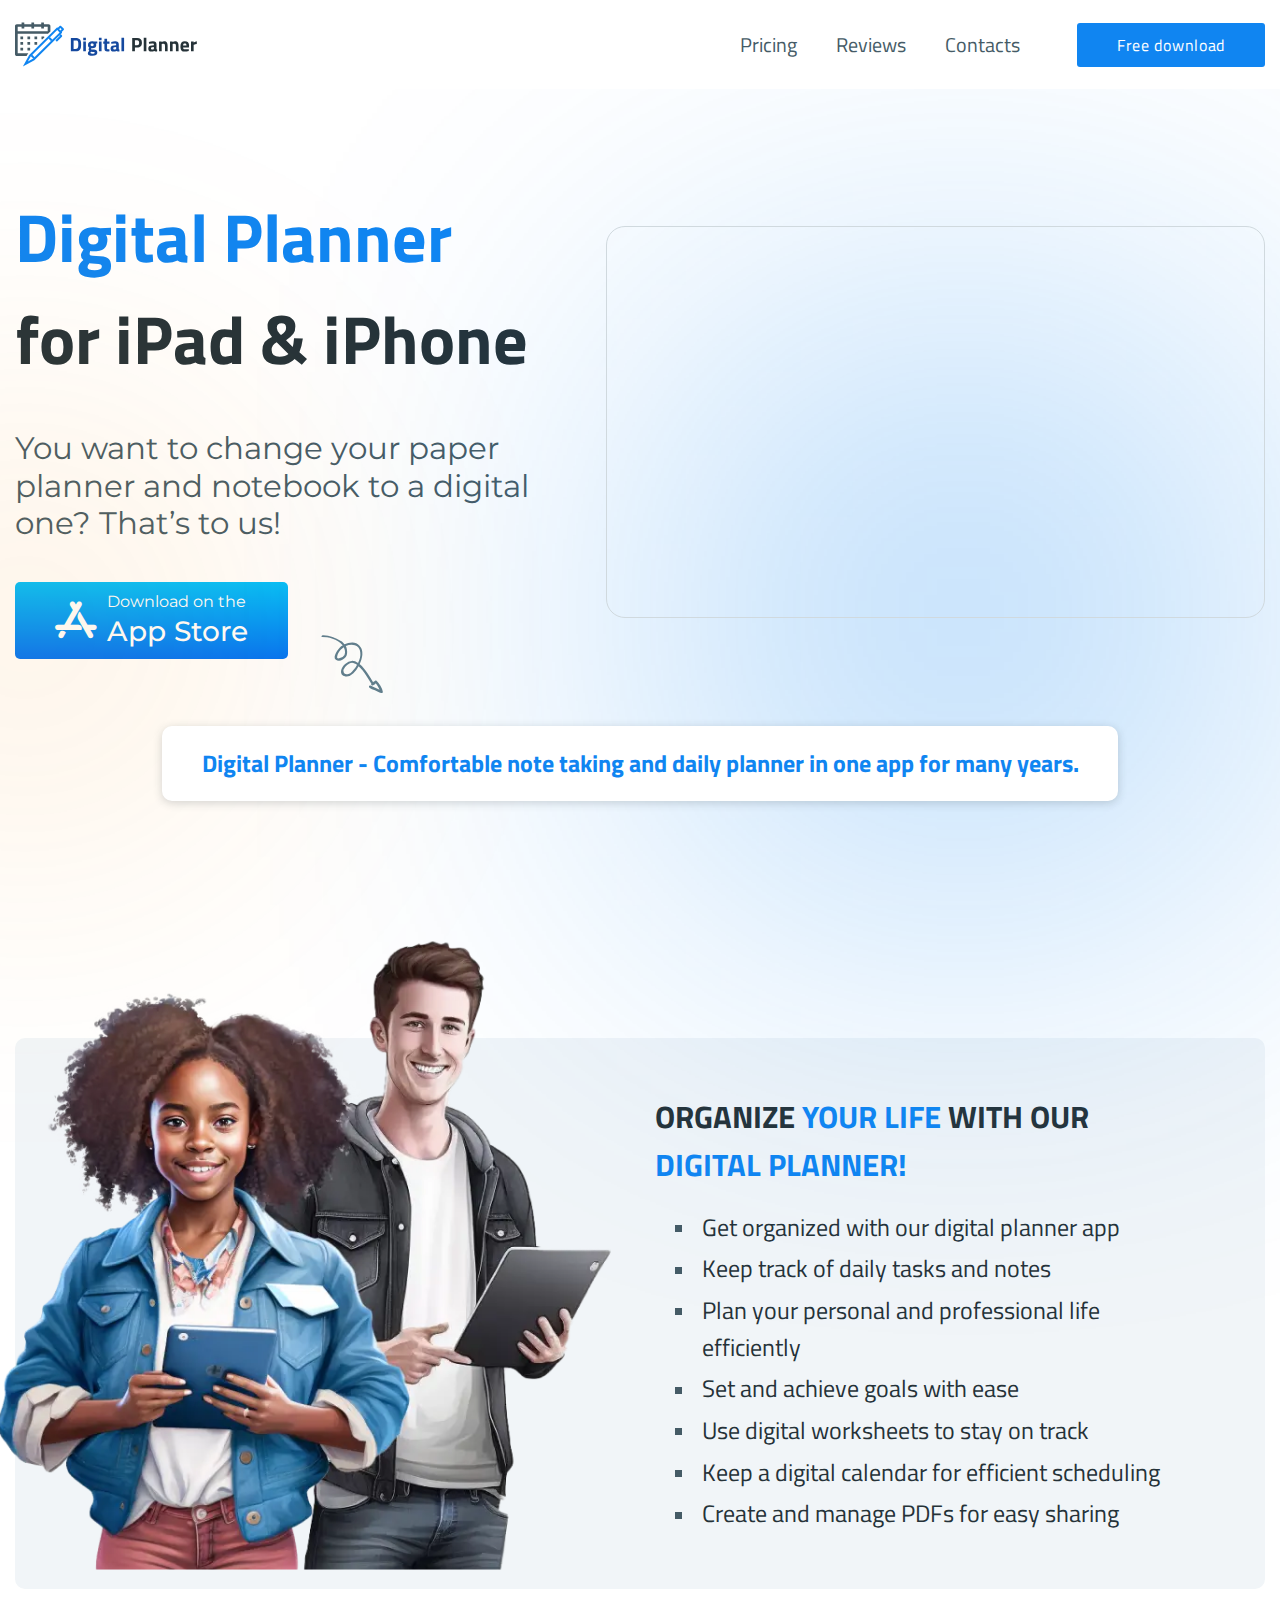
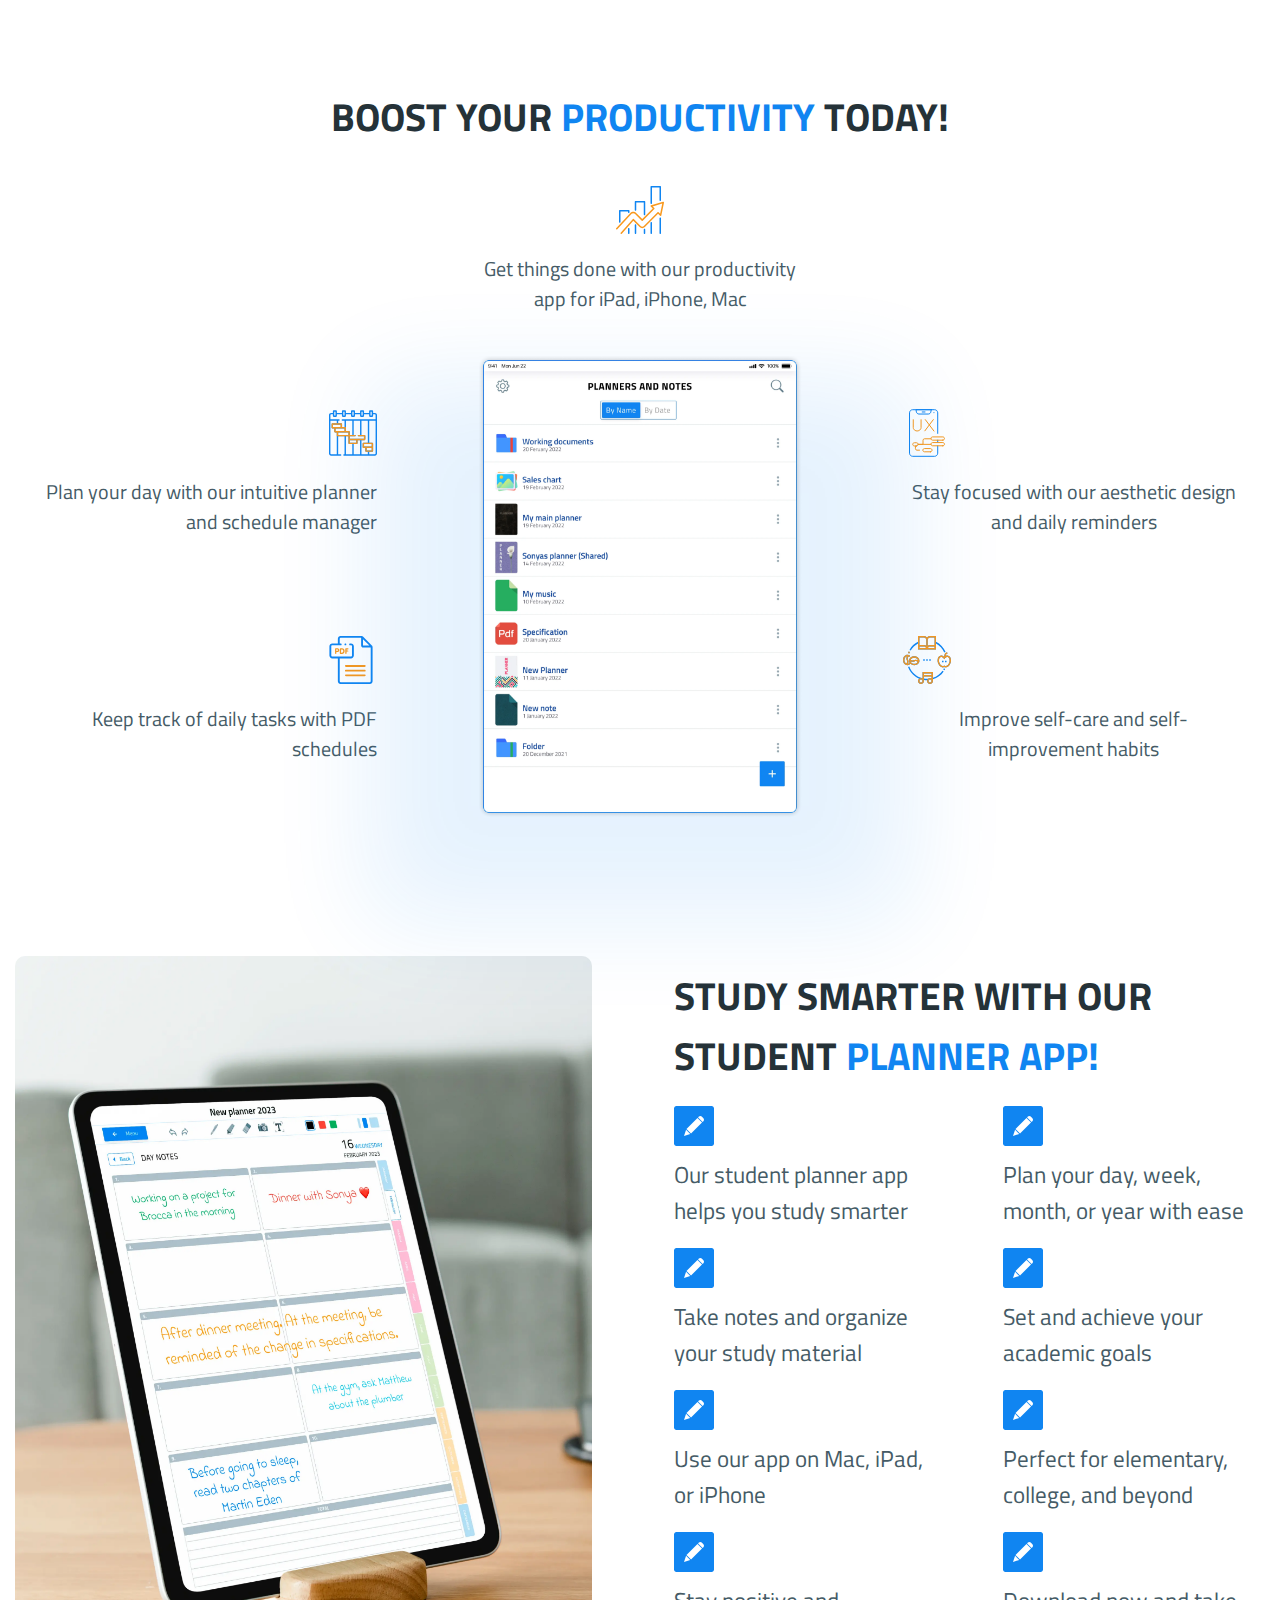
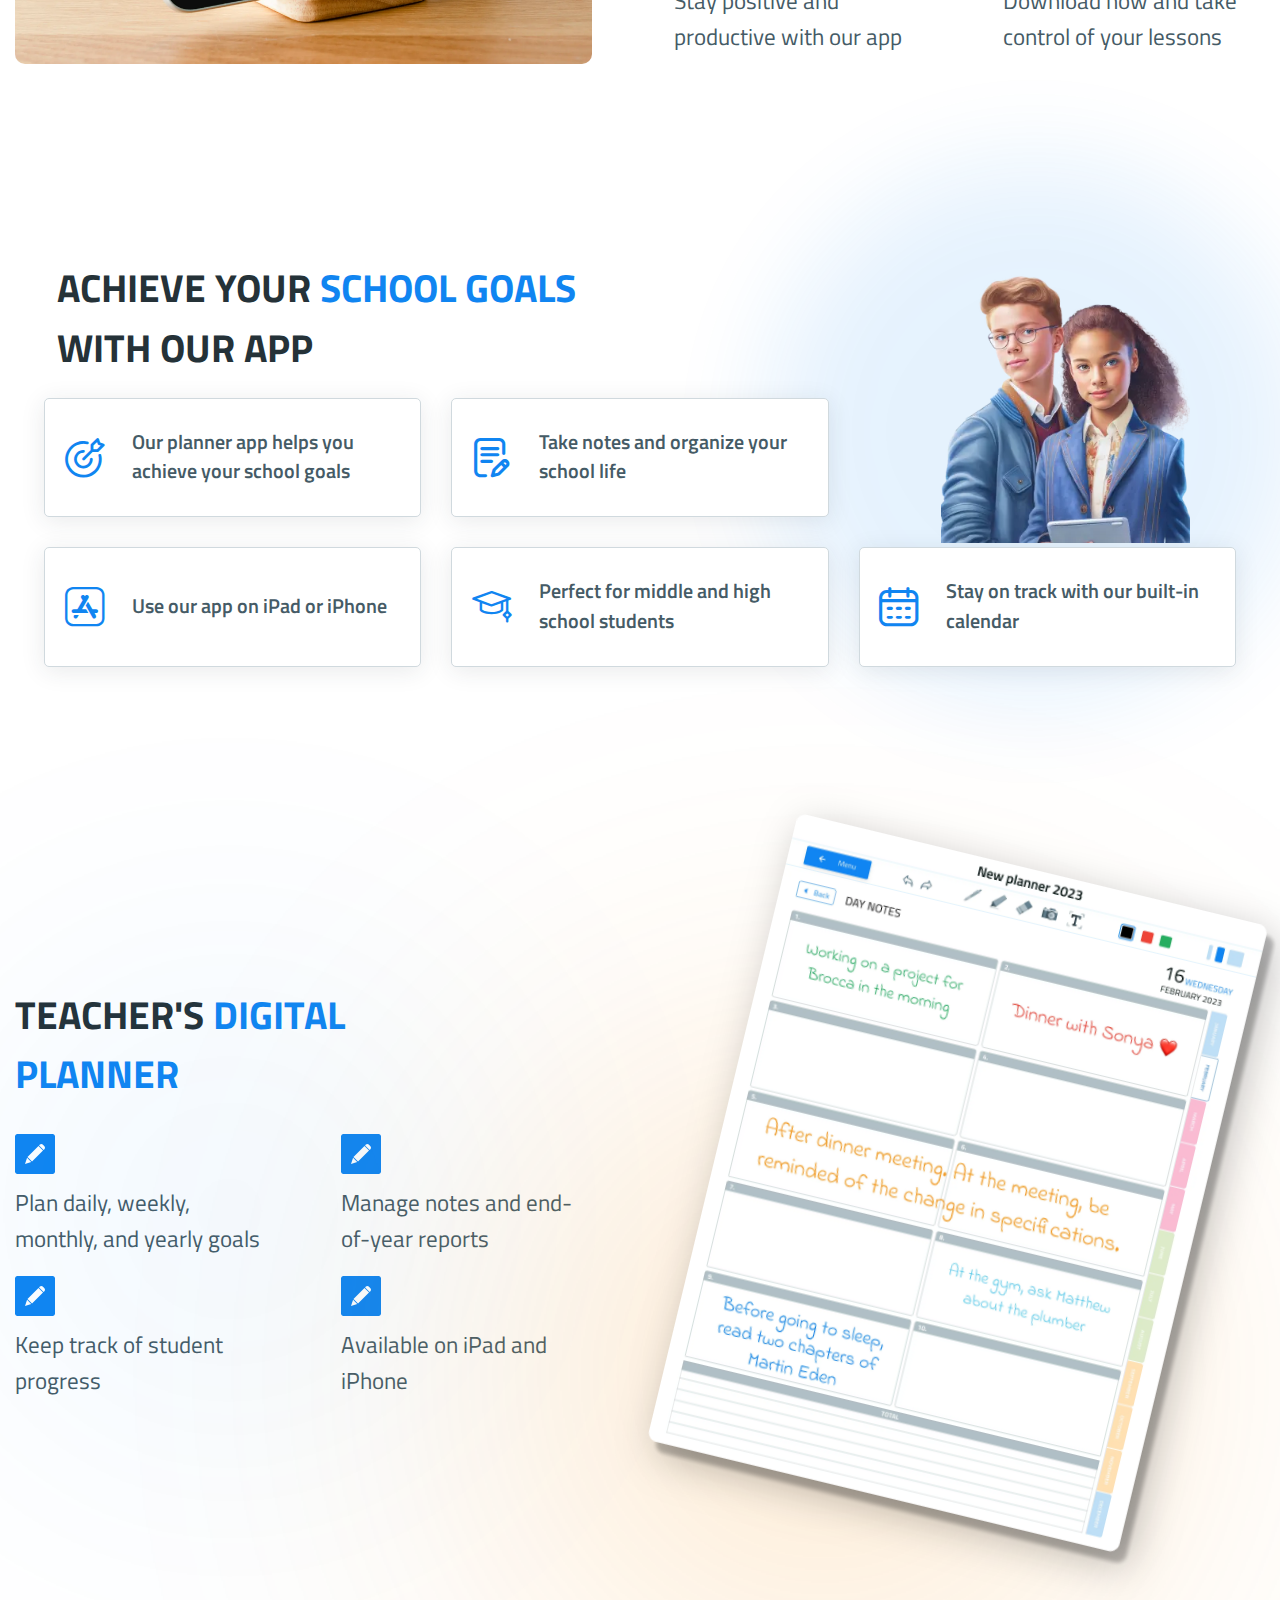
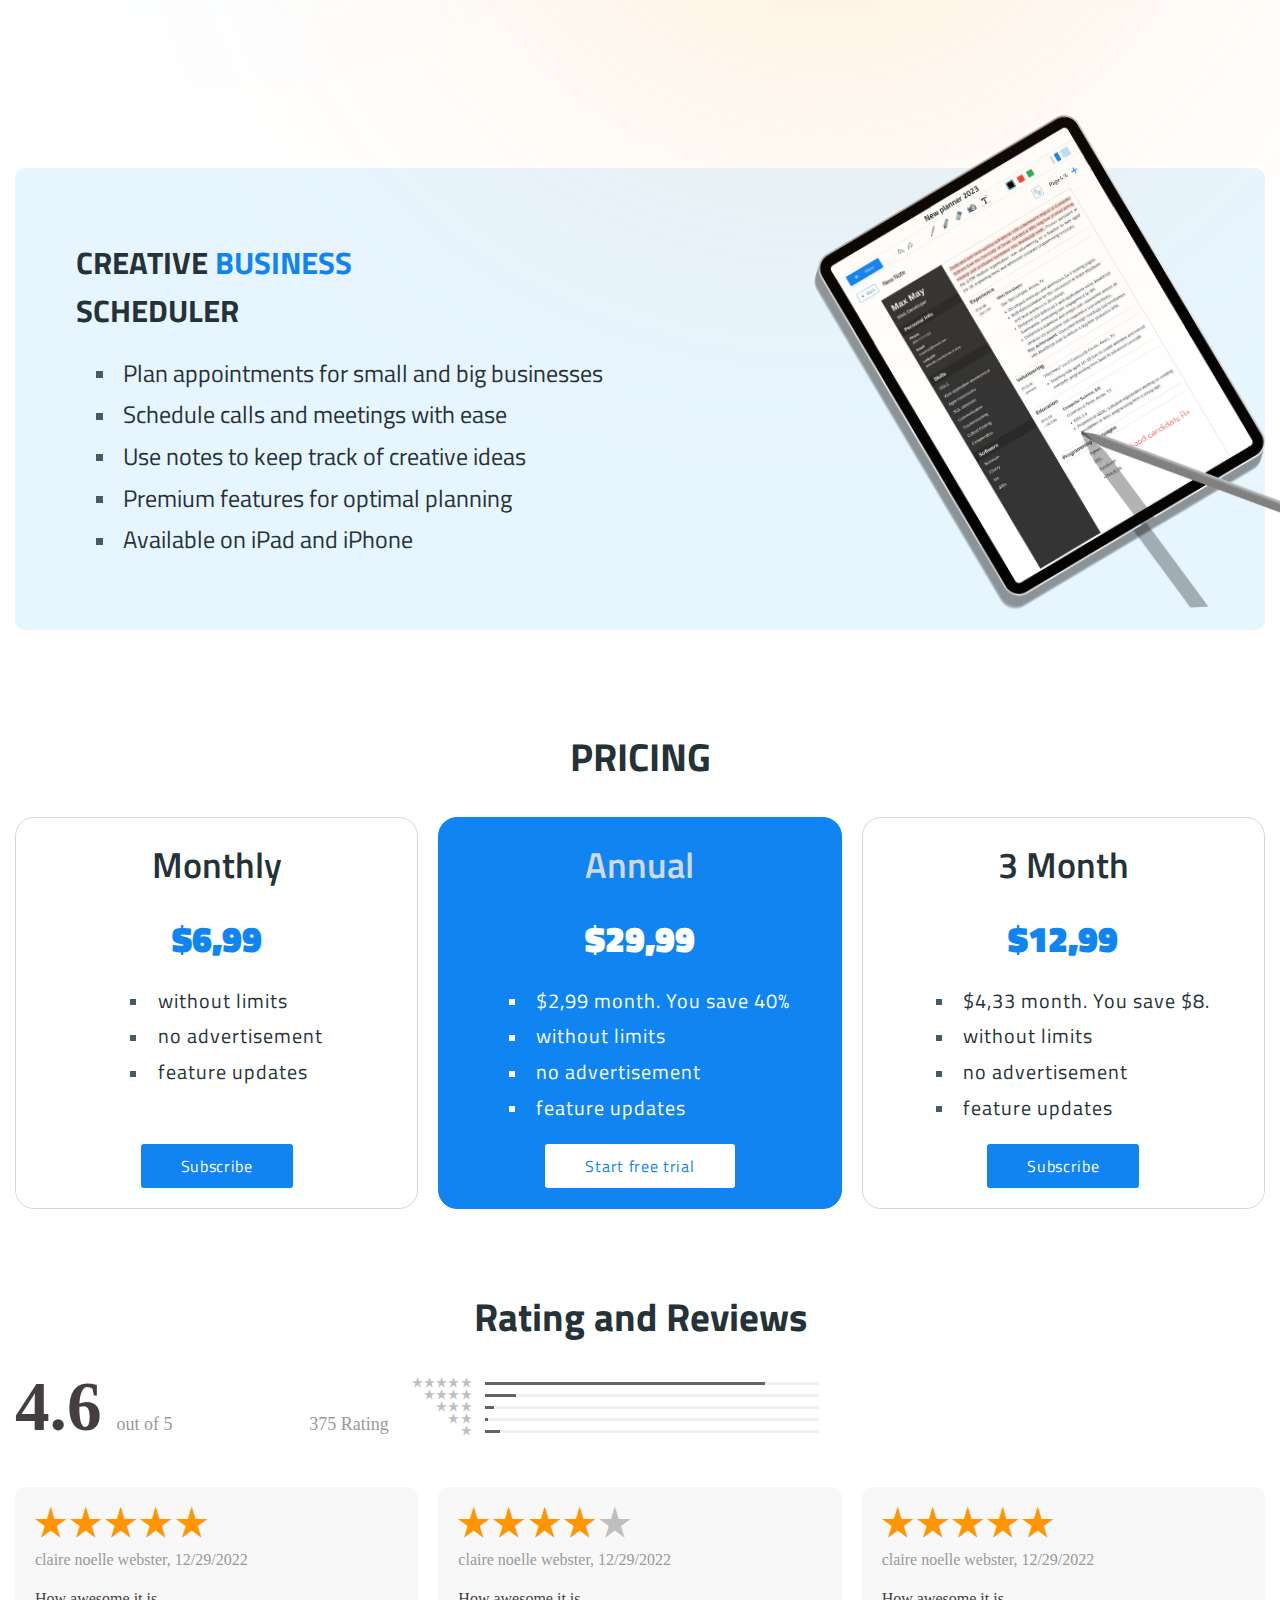
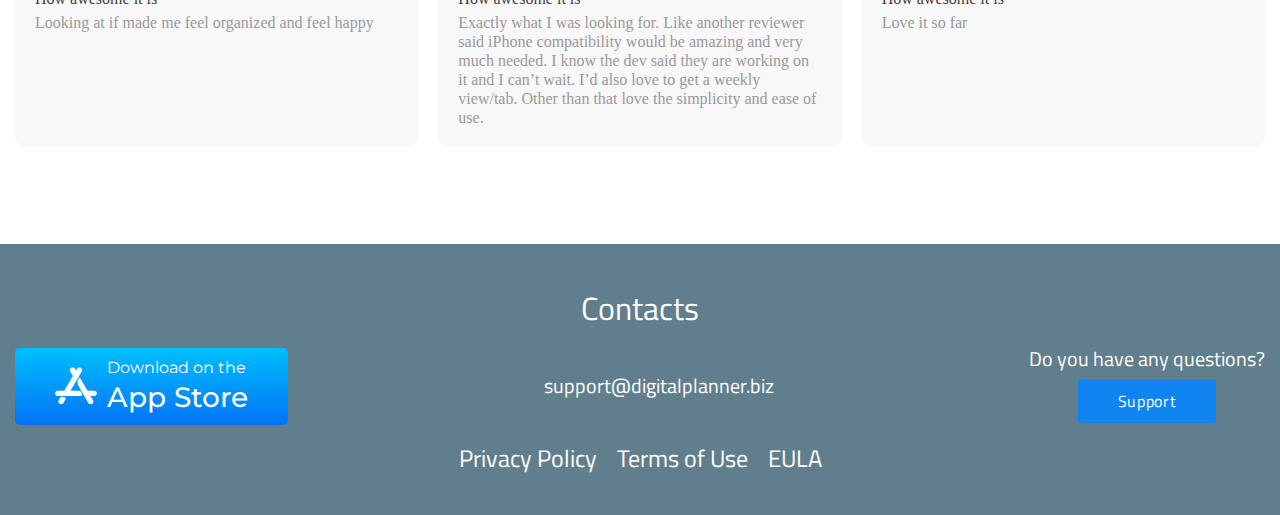
==== commit 4cd37cd8: "Вставлено лінк з ютубчика" ====
--- a/index.html
+++ b/index.html
@@ -16,7 +16,10 @@
 	<meta name="format-detection" content="telephone=no">
 	<!-- <style>body{opacity: 0;}</style> -->
 	<link rel=“canonical” href=“https://digitalplanner.biz”>
+	<!-- MIN version -->
 	<link rel="stylesheet" href="css/style.min.css?_v=20230415140747">
+	<!-- Full -->
+	<!-- <link rel="stylesheet" href="css/style.css"> -->
 	<link rel="shortcut icon" href="favicon.ico">
 	<meta name="viewport" content="width=device-width, initial-scale=1.0">
 
@@ -41,7 +44,7 @@
 						</ul>
 					</nav>
 					<div class="menu__actions">
-						<a target="_blank" href="https://apps.apple.com/us/app/digital-planner-for-ipad/id6444685151" class="menu__button button" data-da=".menu__list,530,20">Free download</a>
+						<a target="_blank" href="https://apps.apple.com/us/app/digital-planner-for-ipad/id6444685151?ppid=830a6474-dbd5-4fe8-b971-1f4d370a76e9" class="menu__button button" data-da=".menu__list,530,20">Free download</a>
 						<button type="button" class="menu__icon icon-menu"><span></span></button>
 					</div>
 				</div>
@@ -53,7 +56,7 @@
 					<div class="hero__header">
 						<div class="hero__about">
 							<h1 class="hero__title">
-								<span>Digital Planner</span> for iPad
+								<span>Digital Planner</span> for iPad & iPhone
 							</h1>
 							<p class="hero__text">
 								You want to change your paper planner and
@@ -71,8 +74,15 @@
 								</a>
 							</div>
 						</div>
-						<div class="hero__image">
+						<!-- Old image -->
+						<!-- <div class="hero__image">
 							<picture><source srcset="img/content-img/image-01.webp" type="image/webp"><img src="img/content-img/image-01.png" alt="Planner" /></picture>
+						</div> -->
+						<!-- New youtube video -->
+					    <!-- <div class="hero__video"  data-src="https://www.youtube.com/embed/CkgubXrGn8U?si=1S-stIrorJXPWOpe&autoplay=1"></div> -->
+						<!-- Current version -->
+						<div class="hero__video">
+							<iframe src="https://www.youtube.com/embed/CkgubXrGn8U?si=UTe7aGRpUxXF0QzC" title="YouTube video player" allow="accelerometer; autoplay; clipboard-write; encrypted-media; gyroscope; picture-in-picture; web-share" allowfullscreen></iframe>
 						</div>
 					</div>
 					<div class="hero__label">
@@ -333,13 +343,13 @@
 					<div class="pricing__wrapper">
 						<article class="pricing__article acticle-pricing">
 							<h3 class="acticle-pricing__title">Monthly</h3>
-							<div class="acticle-pricing__price">$4,99</div>
+							<div class="acticle-pricing__price">$6,99</div>
 							<ul class="acticle-pricing__list">
 								<li>without limits</li>
 								<li>no advertisement</li>
 								<li>feature updates</li>
 							</ul>
-							<button type="submit" class="acticle-pricing__button button" onclick="window.location.href='https://apps.apple.com/us/app/digital-planner-for-ipad/id6444685151'">
+							<button type="submit" class="acticle-pricing__button button" onclick="window.location.href='https://apps.apple.com/us/app/digital-planner-for-ipad/id6444685151?ppid=830a6474-dbd5-4fe8-b971-1f4d370a76e9'">
 								Subscribe
 							</button>
 						</article>
@@ -348,10 +358,10 @@
 								Annual
 							</h3>
 							<div class="acticle-pricing__price acticle-pricing__price--white">
-								$19,99
+								$29,99
 							</div>
 							<ul class="acticle-pricing__list acticle-pricing__list--white">
-								<li>$1,67 month. You save 40%</li>
+								<li>$2,99 month. You save 40%</li>
 								<li>without limits</li>
 								<li>no advertisement</li>
 								<li>feature updates</li>
@@ -362,9 +372,9 @@
 						</article>
 						<article class="pricing__article acticle-pricing">
 							<h3 class="acticle-pricing__title">3 Month</h3>
-							<div class="acticle-pricing__price">$8,99</div>
+							<div class="acticle-pricing__price">$12,99</div>
 							<ul class="acticle-pricing__list">
-								<li>$2,99 month. You save $6.</li>
+								<li>$4,33 month. You save $8.</li>
 								<li>without limits</li>
 								<li>no advertisement</li>
 								<li>feature updates</li>
@@ -542,13 +552,15 @@
 			<div class="popup__content">
 				<button data-close type="button" class="popup__close"></button>
 				<div class="popup__text">
-					<iframe width="100%" height="700px" src="https://share-eu1.hsforms.com/1WM_0Q3puQCGqyg9iYn52mQfuwg4"></iframe>
+					<iframe src="https://share-eu1.hsforms.com/1WM_0Q3puQCGqyg9iYn52mQfuwg4"></iframe>
 				</div>
 			</div>
 		</div>
 	</div>
-
+    <!-- MIN version -->
 	<script src="js/app.min.js?_v=20230415140747"></script>
+	<!-- Full -->
+	<!-- <script src="js/app.js"></script> -->
 </body>
 
 </html>
--- a/css/style.min.css
+++ b/css/style.min.css
@@ -1 +1 @@
-@charset "UTF-8";@import url(https://fonts.googleapis.com/css?family=Titillium+Web:regular,600,700,900&display=swap);@import url(https://fonts.googleapis.com/css?family=Montserrat:regular,500&display=swap);@import url(https://fonts.googleapis.com/css?family=Nunito:300,700&display=swap);@font-face{font-family:SFProDisplay;font-display:swap;src:url(../fonts/SFProDisplay-Bold.woff2) format("woff2"),url(../fonts/SFProDisplay-Bold.woff) format("woff");font-weight:700;font-style:normal}@font-face{font-family:SFProDisplay;font-display:swap;src:url(../fonts/SFProDisplay-Regular.woff2) format("woff2"),url(../fonts/SFProDisplay-Regular.woff) format("woff");font-weight:400;font-style:normal}@font-face{font-family:SFProDisplay;font-display:swap;src:url(../fonts/SFProDisplay-Medium.woff2) format("woff2"),url(../fonts/SFProDisplay-Medium.woff) format("woff");font-weight:500;font-style:normal}@font-face{font-family:icons;font-display:swap;src:url(../fonts/icons.woff2) format("woff2"),url(../fonts/icons.woff) format("woff");font-weight:400;font-style:normal}[class*=_icon-]:before{font-family:icons;font-style:normal;font-weight:400;font-variant:normal;text-transform:none;line-height:1;-webkit-font-smoothing:antialiased;-moz-osx-font-smoothing:grayscale}[class*=_icon-]:before{display:block}._icon-little-calendar:before{content:"\e914";color:#1085f1}._icon-app-store:before{content:"\e900";color:#fff}._icon-arrow:before{content:"\e901";color:#617e8c}._icon-cap:before{content:"\e904";color:#1085f1}._icon-darts:before{content:"\e905";color:#1085f1}._icon-little-app-store:before{content:"\e909";color:#1085f1}._icon-organize:before{content:"\e90a";color:#1085f1}._icon-star-grey:before{content:"\e910";color:#bfbfbf}._icon-star-yellow:before{content:"\e911";color:#ff9500}*{padding:0;margin:0;border:0}*,:after,:before{-webkit-box-sizing:border-box;box-sizing:border-box}body,html{height:100%;min-width:320px}body{color:#455b66;line-height:1;font-family:"Titillium Web";font-size:1.25rem;-ms-text-size-adjust:100%;-moz-text-size-adjust:100%;-webkit-text-size-adjust:100%;-webkit-font-smoothing:antialiased;-moz-osx-font-smoothing:grayscale}button,input,textarea{font-family:"Titillium Web";font-size:inherit}button{cursor:pointer;color:inherit;background-color:transparent}a{color:inherit;text-decoration:none}ul li{list-style:none}img{vertical-align:top}h1,h2,h3,h4,h5,h6{font-weight:inherit;font-size:inherit}body{background-color:#fff}.lock body{overflow:hidden;-ms-touch-action:none;touch-action:none;-ms-scroll-chaining:none;overscroll-behavior:none}.wrapper{min-height:100%;display:-webkit-box;display:-ms-flexbox;display:flex;-webkit-box-orient:vertical;-webkit-box-direction:normal;-ms-flex-direction:column;flex-direction:column;overflow:hidden}@supports (overflow:clip){.wrapper{overflow:clip}}.wrapper>main{-webkit-box-flex:1;-ms-flex:1 1 auto;flex:1 1 auto}.wrapper>*{min-width:0}[class*=__container]{max-width:83.125rem;margin:0 auto;padding:0 .9375rem}.button{display:-webkit-inline-box;display:-ms-inline-flexbox;display:inline-flex;padding:.625rem 2.5rem;font-size:1rem;line-height:1.5;text-align:center;letter-spacing:.0431009375rem;background-color:#1085f1;border-radius:.1875rem;outline:.0625rem solid transparent;color:#fff}.button--white{background-color:#fff;color:#1085f1}.button._fw{width:100%}.app-button{display:-webkit-inline-box;display:-ms-inline-flexbox;display:inline-flex;padding:.625rem 2.5rem;background:-webkit-gradient(linear,left top,left bottom,from(#00bffc),to(#0073f6));background:-o-linear-gradient(top,#00bffc 0,#0073f6 100%);background:linear-gradient(180deg,#00bffc 0,#0073f6 100%);border-radius:.3125rem}.app-button__wrapper{display:-webkit-box;display:-ms-flexbox;display:flex;-webkit-box-align:center;-ms-flex-align:center;align-items:center;gap:.625rem}.app-button__icon{font-size:2.625rem;color:#fff}.app-button__text{display:-webkit-box;display:-ms-flexbox;display:flex;-webkit-box-orient:vertical;-webkit-box-direction:normal;-ms-flex-direction:column;flex-direction:column;gap:.1875rem;font-family:Montserrat;color:#fff}.app-button__text :first-child{font-size:1rem;line-height:1.25}.app-button__text :last-child{font-weight:500;font-size:1.75rem;line-height:1.21}body::after{content:"";background-color:rgba(255,255,255,.5);position:fixed;width:100%;height:100%;top:0;left:0;opacity:0;-webkit-transition:opacity .8s ease 0s;-o-transition:opacity .8s ease 0s;transition:opacity .8s ease 0s;pointer-events:none;z-index:149}.popup-show body::after{opacity:1}.popup{position:fixed;top:0;left:0;bottom:0;right:0;padding:30px 10px;-webkit-transition:visibility .8s ease 0s;-o-transition:visibility .8s ease 0s;transition:visibility .8s ease 0s;visibility:hidden;pointer-events:none}.popup_show{z-index:150;visibility:visible;overflow:auto;pointer-events:auto}.popup_show .popup__content{visibility:visible;-webkit-transform:scale(1);-ms-transform:scale(1);transform:scale(1)}.popup__wrapper{display:-webkit-box;display:-ms-flexbox;display:flex;-webkit-box-orient:vertical;-webkit-box-direction:normal;-ms-flex-direction:column;flex-direction:column;-webkit-box-align:center;-ms-flex-align:center;align-items:center;min-height:100%;-webkit-box-flex:1;-ms-flex:1 1 auto;flex:1 1 auto;width:100%;display:flex;-webkit-box-pack:center;-ms-flex-pack:center;justify-content:center;align-items:center}.popup__content{visibility:hidden;-webkit-transform:scale(0);-ms-transform:scale(0);transform:scale(0);-webkit-transition:-webkit-transform .3s ease 0s;transition:-webkit-transform .3s ease 0s;-o-transition:transform .3s ease 0s;transition:transform .3s ease 0s;transition:transform .3s ease 0s,-webkit-transform .3s ease 0s;background-color:#eee;padding:20px;width:100%;max-width:900px;border-radius:20px}.lock .popup__content{visibility:visible}.popup--form .popup__content{max-width:45.9375rem;background-color:#fff;border:.0625rem solid #b0bfc6;-webkit-box-shadow:0 .25rem .625rem rgba(0,0,0,.15);box-shadow:0 .25rem .625rem rgba(0,0,0,.15);border-radius:.25rem}[class*=-ibg]{position:relative}[class*=-ibg] img{position:absolute;width:100%;height:100%;top:0;left:0;-o-object-fit:cover;object-fit:cover}[class*=-ibg_contain] img{-o-object-fit:contain;object-fit:contain}.title{font-weight:700;line-height:1.52;text-transform:uppercase;color:#253238}.title span{color:#1085f1}.checkbox{position:relative}.checkbox__input{position:absolute;width:0;height:0;opacity:0}.checkbox__input:checked+.checkbox__label::before{background:#1085f1 url(../img/icons/check.svg) center/70% no-repeat}.checkbox__label{cursor:pointer;display:-webkit-inline-box;display:-ms-inline-flexbox;display:inline-flex;gap:.5rem}.checkbox__label::before{content:"";-webkit-box-flex:0;-ms-flex:0 0 1.5rem;flex:0 0 1.5rem;width:1.5rem;height:1.5rem;border:.0625rem solid #1085f1;border-radius:.1875rem;background-color:transparent}.checkbox__text{-ms-flex-item-align:center;align-self:center;font-size:.875rem;line-height:1.5;color:#1085f1}.form-order{display:-webkit-box;display:-ms-flexbox;display:flex;-webkit-box-orient:vertical;-webkit-box-direction:normal;-ms-flex-direction:column;flex-direction:column;-webkit-box-align:center;-ms-flex-align:center;align-items:center}.form-order__line:not(:last-child){margin-bottom:1.25rem}.form-order__label{display:inline-block;font-size:1.125rem;line-height:1.5;color:#455b66;padding:.1875rem .1875rem;position:relative;z-index:2;will-change:transform;-webkit-transition:-webkit-transform .3s ease 0s;transition:-webkit-transform .3s ease 0s;-o-transition:transform .3s ease 0s;transition:transform .3s ease 0s;transition:transform .3s ease 0s,-webkit-transform .3s ease 0s;top:0;left:0;-webkit-transform:translate(.75rem,1rem) scale(1);-ms-transform:translate(.75rem,1rem) scale(1);transform:translate(.75rem,1rem) scale(1)}.form-order__label span{color:#f04438}.form-order__label::before{content:"";position:absolute;top:0;left:0;width:100%;height:100%;background-color:#fff;z-index:-1}._form-focus .form-order__label{-webkit-transform:translate(.875rem,1rem) scale(.9);-ms-transform:translate(.875rem,1rem) scale(.9);transform:translate(.875rem,1rem) scale(.9)}.form-order__input{padding:.75rem 1.0625rem;background:#fff;border:.0625rem solid #90a4af;-webkit-transition:border .3s ease 0s;-o-transition:border .3s ease 0s;transition:border .3s ease 0s;border-radius:.25rem;outline:.0625rem solid transparent;width:100%;font-size:1.125rem;line-height:1.5;color:#443e3e}.form-order__input::-webkit-input-placeholder{font-size:1.125rem;line-height:1.5;color:#443e3e}.form-order__input::-moz-placeholder{font-size:1.125rem;line-height:1.5;color:#443e3e}.form-order__input:-ms-input-placeholder{font-size:1.125rem;line-height:1.5;color:#443e3e}.form-order__input::-ms-input-placeholder{font-size:1.125rem;line-height:1.5;color:#443e3e}.form-order__input::placeholder{font-size:1.125rem;line-height:1.5;color:#443e3e}._form-focus .form-order__input{border:.0625rem solid #1085f1}.form-order__block{display:-webkit-box;display:-ms-flexbox;display:flex;-webkit-box-orient:vertical;-webkit-box-direction:normal;-ms-flex-direction:column;flex-direction:column;-webkit-box-align:center;-ms-flex-align:center;align-items:center}.form-order__block:not(:last-child){margin-bottom:1.25rem}.form-order__text{font-size:.875rem;line-height:1.5;color:#617e8c}.form-order__text:not(:last-child){margin-bottom:.71875rem}.form-order__input--large{resize:none;min-height:6.8125rem}.form-order__input--large:not(:last-child){margin-bottom:1.25rem}.form-order__checkbox{-ms-flex-item-align:start;align-self:flex-start}.form-order__checkbox:not(:last-child){margin-bottom:.71875rem}.form-order__submit{padding-top:.53125rem}.hbspt-form{display:none}.header{padding:1.25rem 0;position:fixed;top:0;left:0;width:100%;z-index:50;background-color:#fff}.header__container{display:-webkit-box;display:-ms-flexbox;display:flex;-webkit-box-align:center;-ms-flex-align:center;align-items:center;-webkit-box-pack:justify;-ms-flex-pack:justify;justify-content:space-between;gap:2.5rem}.header__logo{max-width:11.5625rem;min-height:3.125rem;position:relative;z-index:2}.header__logo img{max-width:100%}.header__menu{display:-webkit-box;display:-ms-flexbox;display:flex;-webkit-box-align:center;-ms-flex-align:center;align-items:center;row-gap:1.25rem}.menu__actions{display:-webkit-box;display:-ms-flexbox;display:flex;-webkit-box-align:center;-ms-flex-align:center;align-items:center;gap:.9375rem}.menu__list{display:-webkit-box;display:-ms-flexbox;display:flex;-webkit-box-align:center;-ms-flex-align:center;align-items:center;-ms-flex-wrap:wrap;flex-wrap:wrap;row-gap:.625rem;-webkit-transition:row-gap .3s ease 0s;-o-transition:row-gap .3s ease 0s;transition:row-gap .3s ease 0s}.menu__item a{line-height:1.5;-webkit-transition:color .3s ease 0s,font-weight .3s ease 0s;-o-transition:color .3s ease 0s,font-weight .3s ease 0s;transition:color .3s ease 0s,font-weight .3s ease 0s;display:inline-block;position:relative}.menu__item a::after{content:"";position:absolute;width:0;height:.1875rem;border-radius:.0625rem;background-color:#1085f1;bottom:-.5rem;left:0;-webkit-transition:width .3s ease 0s;-o-transition:width .3s ease 0s;transition:width .3s ease 0s}.menu__item a:focus,.menu__item a:hover{color:#1085f1}.menu__item a:focus:after,.menu__item a:hover:after{width:100%}.menu__button{position:relative;z-index:5}.icon-menu{display:none}.footer{background-color:#617e8c;color:#fff}.footer__title{text-align:center;font-size:2rem;line-height:1.53}.footer__title:not(:last-child){margin-bottom:.9375rem}.footer__column{display:-webkit-box;display:-ms-flexbox;display:flex;-webkit-box-align:center;-ms-flex-align:center;align-items:center;-ms-flex-wrap:wrap;flex-wrap:wrap;-webkit-box-pack:justify;-ms-flex-pack:justify;justify-content:space-between;gap:1.875rem}.footer__column:not(:last-child){margin-bottom:.9375rem}.footer__quesstions{display:-webkit-box;display:-ms-flexbox;display:flex;-webkit-box-orient:vertical;-webkit-box-direction:normal;-ms-flex-direction:column;flex-direction:column;-webkit-box-align:center;-ms-flex-align:center;align-items:center;gap:.625rem}.footer__button{-webkit-box-align:center;-ms-flex-align:center;align-items:center;-webkit-box-pack:center;-ms-flex-pack:center;justify-content:center}.footer__down:not(:last-child){margin-bottom:.9375rem}.footer__list{display:-webkit-box;display:-ms-flexbox;display:flex;-webkit-box-align:center;-ms-flex-align:center;align-items:center;-webkit-box-pack:center;-ms-flex-pack:center;justify-content:center;gap:1.25rem;-ms-flex-wrap:wrap;flex-wrap:wrap}.footer__list li a{font-size:1.5rem;line-height:1.5;-webkit-transition:color .3s ease 0s;-o-transition:color .3s ease 0s;transition:color .3s ease 0s;display:inline-block;position:relative}.footer__list li a::after{content:"";position:absolute;width:0;height:.1875rem;border-radius:.0625rem;background-color:#fff;bottom:-.5rem;left:0;-webkit-transition:width .3s ease 0s;-o-transition:width .3s ease 0s;transition:width .3s ease 0s}.footer__list li a:focus:after,.footer__list li a:hover:after{width:100%}.hero__container{display:-webkit-box;display:-ms-flexbox;display:flex;-webkit-box-align:center;-ms-flex-align:center;align-items:center;-webkit-box-orient:vertical;-webkit-box-direction:normal;-ms-flex-direction:column;flex-direction:column;position:relative;z-index:4}.hero__container::before{content:"";position:absolute;width:35.1875rem;height:34.875rem;border-radius:50%;background:#f8981d;opacity:.1;-webkit-filter:blur(165px);filter:blur(165px);top:27.708096%;left:-19.461538%;z-index:1;pointer-events:none}.hero__container::after{content:"";position:absolute;width:37.875rem;height:37.5625rem;background-color:#1085f1;opacity:.3;-webkit-filter:blur(220px);filter:blur(220px);pointer-events:none;z-index:1;right:1.615385%;top:21.664766%}.hero__header{display:-webkit-box;display:-ms-flexbox;display:flex;-webkit-box-align:center;-ms-flex-align:center;align-items:center;-webkit-box-pack:justify;-ms-flex-pack:justify;justify-content:space-between}.hero__about{-webkit-box-flex:0;-ms-flex:0 1 42.307692%;flex:0 1 42.307692%}.hero__title{font-weight:700;line-height:1.51;color:#253238}.hero__title span{color:#1085f1}.hero__text{font-family:Montserrat;line-height:1.21}.hero__app{position:relative}.hero__app::before{position:absolute;z-index:2;right:-35%;bottom:-50%}.hero__image{-webkit-box-flex:0;-ms-flex:0 1 52.692308%;flex:0 1 52.692308%;position:relative;padding-bottom:46.307692%;z-index:2;-webkit-transition:padding-bottom .3s ease 0s;-o-transition:padding-bottom .3s ease 0s;transition:padding-bottom .3s ease 0s}.hero__image img{position:absolute;width:100%;height:100%;top:0;left:0;-o-object-fit:contain;object-fit:contain}.hero__label{background-color:#fff;-webkit-box-shadow:0 .125rem .625rem rgba(37,50,56,.2);box-shadow:0 .125rem .625rem rgba(37,50,56,.2);border-radius:.625rem;text-align:center;position:relative;z-index:2;font-weight:700;line-height:1.54;color:#1085f1}.organize__wrapper{background-color:#f1f5f8;border-radius:.625rem;display:-webkit-box;display:-ms-flexbox;display:flex;-webkit-box-align:center;-ms-flex-align:center;align-items:center;gap:.3125rem}.organize__image{-webkit-box-flex:1;-ms-flex:1 1 52.307692%;flex:1 1 52.307692%;-webkit-transform:translate(-4.14%,-11.1538461538%);-ms-transform:translate(-4.14%,-11.1538461538%);transform:translate(-4.14%,-11.1538461538%);-webkit-transition:-webkit-transform .3s ease 0s;transition:-webkit-transform .3s ease 0s;-o-transition:transform .3s ease 0s;transition:transform .3s ease 0s;transition:transform .3s ease 0s,-webkit-transform .3s ease 0s}.organize__image img{max-width:100%}.organize__block{-webkit-box-flex:1;-ms-flex:1 1 50%;flex:1 1 50%}.organize__title{font-weight:700;line-height:1.53;text-transform:uppercase;color:#253238;position:relative;color:#253238}.organize__title span{color:#1085f1}.organize__title:not(:last-child){margin-bottom:1.25rem}.organize__list li{color:#253238;font-size:1.5rem;padding-left:2.9375rem;line-height:1.54;position:relative}.organize__list li::before{content:"";position:absolute;background-color:#455b66;width:.4375rem;height:.4375rem}.organize__list li:not(:last-child){margin-bottom:.3125rem}.productivity__container{display:-webkit-box;display:-ms-flexbox;display:flex;-webkit-box-orient:vertical;-webkit-box-direction:normal;-ms-flex-direction:column;flex-direction:column;-webkit-box-pack:center;-ms-flex-pack:center;justify-content:center;-webkit-box-align:center;-ms-flex-align:center;align-items:center;position:relative;z-index:2}.productivity__container::before{content:"";position:absolute;pointer-events:none;width:33.9375rem;height:33.9375rem;background-color:#1085f1;opacity:.1;-webkit-filter:blur(50px);filter:blur(50px);-webkit-transform:matrix(-1,0,0,1,0,0);-ms-transform:matrix(-1,0,0,1,0,0);transform:matrix(-1,0,0,1,0,0);left:50%;-webkit-transform:translate(-50%,0);-ms-transform:translate(-50%,0);transform:translate(-50%,0);bottom:-14%;z-index:1;-webkit-transition:bottom .3s ease 0s;-o-transition:bottom .3s ease 0s;transition:bottom .3s ease 0s}.productivity__title{text-align:center}.productivity__title:not(:last-child){margin-bottom:1.25rem}.productivity__header:not(:last-child){margin-bottom:1.25rem}.productivity__link{padding:1.25rem 1.3125rem 1.25rem 1.3125rem;max-width:23.875rem;display:block;border-radius:.625rem;display:-webkit-inline-box;display:-ms-inline-flexbox;display:inline-flex;-webkit-box-orient:vertical;-webkit-box-direction:normal;-ms-flex-direction:column;flex-direction:column;gap:1.25rem}.productivity__link--center{-webkit-box-align:center;-ms-flex-align:center;align-items:center}.productivity__link--left{padding-left:0;-webkit-box-align:start;-ms-flex-align:start;align-items:flex-start}.productivity__link--right{padding-right:0;-webkit-box-align:end;-ms-flex-align:end;align-items:flex-end}.productivity__image{width:3rem;height:3rem}.productivity__image img{max-width:100%}.productivity__text{line-height:1.5}.productivity__text:not(:last-child){margin-bottom:1.25rem}.productivity__text--center{text-align:center}.productivity__text--right{text-align:right}.productivity__text--left{text-align:center}.productivity__wrapper{display:grid;grid-template-columns:repeat(3,1fr);-webkit-box-align:center;-ms-flex-align:center;align-items:center}.productivity__column{display:-webkit-box;display:-ms-flexbox;display:flex;-webkit-box-orient:vertical;-webkit-box-direction:normal;-ms-flex-direction:column;flex-direction:column}.productivity__previus{position:relative;background-color:transparent;padding-bottom:128.352273%;cursor:pointer;z-index:3}.productivity__previus img{position:absolute;width:100%;height:100%;top:0;left:0;-o-object-fit:contain;object-fit:contain}.study__container{display:-webkit-box;display:-ms-flexbox;display:flex;-webkit-box-align:center;-ms-flex-align:center;align-items:center;-webkit-box-pack:justify;-ms-flex-pack:justify;justify-content:space-between;row-gap:1.875rem}.study__image{-webkit-box-flex:0;-ms-flex:0 1 46.153846%;flex:0 1 46.153846%;padding-bottom:56.692308%;position:relative;border-radius:.625rem;overflow:hidden;-webkit-transition:padding-bottom .3s ease 0s;-o-transition:padding-bottom .3s ease 0s;transition:padding-bottom .3s ease 0s}.study__image img{position:absolute;width:100%;height:100%;top:0;left:0;-o-object-fit:cover;object-fit:cover}.study__block{-webkit-box-flex:0;-ms-flex:0 1 47.307692%;flex:0 1 47.307692%}.study__block ul{display:grid;grid-template-columns:repeat(2,1fr)}.study__block ul li{display:grid;grid-template-rows:2.5rem 1fr;gap:.625rem;line-height:1.54}.study__block ul li span{width:2.5rem;height:2.5rem;border-radius:.125rem;display:inline-block;overflow:hidden}.study__block ul li span img{max-width:100%}.study__title:not(:last-child){margin-bottom:1.25rem}.school__container{position:relative}.school__container::before{content:"";position:absolute;bottom:-8.9%;right:-2%;width:33.9375rem;height:33.9375rem;border-radius:50%;background:#1085f1;opacity:.1;-webkit-filter:blur(50px);filter:blur(50px);-webkit-transform:matrix(-1,0,0,1,0,0);-ms-transform:matrix(-1,0,0,1,0,0);transform:matrix(-1,0,0,1,0,0);pointer-events:none;z-index:1}.school__title{max-width:36.25rem;padding-left:8.875rem}.school__title:not(:last-child){margin-bottom:1.25rem}.school__wrapper{display:grid;grid-template-columns:repeat(3,1fr);gap:1.875rem;position:relative;z-index:2}.school__article{padding:1.875rem 1.25rem;background-color:#fff;border:1px solid #d0d9de;-webkit-box-shadow:0 4px 25px rgba(37,50,56,.1);box-shadow:0 4px 25px rgba(37,50,56,.1);border-radius:5px;display:-webkit-box;display:-ms-flexbox;display:flex;-webkit-box-align:center;-ms-flex-align:center;align-items:center;gap:1.6875rem}.school__icon{font-size:2.5rem}.school__text{font-weight:600;line-height:1.5}.school__image{position:absolute;-webkit-transition:-webkit-transform .3s ease 0s padding-bottom .3s ease 0s;transition:-webkit-transform .3s ease 0s padding-bottom .3s ease 0s;-o-transition:transform .3s ease 0s padding-bottom .3s ease 0s;transition:transform .3s ease 0s padding-bottom .3s ease 0s;transition:transform .3s ease 0s padding-bottom .3s ease 0s,-webkit-transform .3s ease 0s padding-bottom .3s ease 0s;z-index:1}.school__image img{max-width:100%}.teachers__container{display:-webkit-box;display:-ms-flexbox;display:flex;-webkit-box-align:center;-ms-flex-align:center;align-items:center;-webkit-box-pack:justify;-ms-flex-pack:justify;justify-content:space-between;position:relative}.teachers__container::before{content:"";position:absolute;background-color:#1085f1;opacity:.05;-webkit-filter:blur(165px);filter:blur(165px);-webkit-transform:matrix(-1,0,0,1,0,0);-ms-transform:matrix(-1,0,0,1,0,0);transform:matrix(-1,0,0,1,0,0);top:10.672359%;left:-4.076923%;width:35.17875rem;height:34.8725rem;border-radius:50%;z-index:2;pointer-events:none}.teachers__container::after{content:"";position:absolute;background-color:#f8981d;opacity:.25;-webkit-filter:blur(220px);filter:blur(220px);-webkit-transform:matrix(-1,0,0,1,0,0);-ms-transform:matrix(-1,0,0,1,0,0);transform:matrix(-1,0,0,1,0,0);top:33.404482%;left:41.307692%;border-radius:50%;z-index:1;pointer-events:none}.teachers__image{-webkit-box-flex:39.615385%;-ms-flex:39.615385%;flex:39.615385%;position:relative;padding-bottom:52.692308%;overflow:hidden;-webkit-filter:drop-shadow(10px 10px 20px rgba(0, 0, 0, .25));filter:drop-shadow(10px 10px 20px rgba(0, 0, 0, .25));border-radius:.625rem;-webkit-transform:rotate(13.56deg);-ms-transform:rotate(13.56deg);transform:rotate(13.56deg);z-index:2;-webkit-transition:padding-bottom .3s ease 0s,-webkit-transform .3s ease 0s;transition:padding-bottom .3s ease 0s,-webkit-transform .3s ease 0s;-o-transition:padding-bottom .3s ease 0s,transform .3s ease 0s;transition:padding-bottom .3s ease 0s,transform .3s ease 0s;transition:padding-bottom .3s ease 0s,transform .3s ease 0s,-webkit-transform .3s ease 0s}.teachers__image img{position:absolute;width:100%;height:100%;top:0;left:0;-o-object-fit:contain;object-fit:contain}.teachers__block{-webkit-box-flex:0;-ms-flex:0 1 46.846154%;flex:0 1 46.846154%}.teachers__block ul{display:grid;grid-template-columns:repeat(2,1fr)}.teachers__block ul li{display:grid;grid-template-rows:2.5rem 1fr;gap:.625rem;line-height:1.54}.teachers__block ul li span{width:2.5rem;height:2.5rem;border-radius:.125rem;display:inline-block;overflow:hidden}.teachers__block ul li span img{max-width:100%}.teachers__title{max-width:20.625rem}.business__wrapper{background-color:#e7f5ff;border-radius:.625rem;display:-webkit-box;display:-ms-flexbox;display:flex;-webkit-box-align:center;-ms-flex-align:center;align-items:center;position:relative}.business__block{-webkit-box-flex:0;-ms-flex:0 1 50.769231%;flex:0 1 50.769231%;position:relative;z-index:2}.business__title{font-weight:700;line-height:1.53;text-transform:uppercase;color:#253238;position:relative;max-width:18.75rem;color:#253238}.business__title span{color:#1085f1}.business__title:not(:last-child){margin-bottom:1.25rem}.business__list li{color:#253238;font-size:1.5rem;padding-left:2.9375rem;line-height:1.54;position:relative}.business__list li::before{content:"";position:absolute;background-color:#455b66;width:.4375rem;height:.4375rem;margin-right:1.6875rem}.business__list li:not(:last-child){margin-bottom:.3125rem}.business__image{max-width:40rem;position:absolute;right:0;top:0;-webkit-transition:-webkit-transform .3s ease 0s;transition:-webkit-transform .3s ease 0s;-o-transition:transform .3s ease 0s;transition:transform .3s ease 0s;transition:transform .3s ease 0s,-webkit-transform .3s ease 0s}.business__image img{max-width:100%}.pricing__title{text-align:center}.pricing__wrapper{display:grid;grid-template-columns:repeat(3,1fr);gap:1.25rem}.acticle-pricing{padding:1.25rem;display:-webkit-box;display:-ms-flexbox;display:flex;-webkit-box-align:center;-ms-flex-align:center;align-items:center;-webkit-box-orient:vertical;-webkit-box-direction:normal;-ms-flex-direction:column;flex-direction:column;gap:1.25rem;background:#fff;border:.0625rem solid #d0d9de;border-radius:1.1875rem}.acticle-pricing--blue-bg{background-color:#1085f1;border:.0625rem solid #1085f1}.acticle-pricing__title{font-weight:600;line-height:1.52;-webkit-box-align:center;-ms-flex-align:center;align-items:center;color:#253238}.acticle-pricing__title--white{color:#d0d9de}.acticle-pricing__price{font-weight:900;line-height:1.52;color:#1085f1}.acticle-pricing__price--white{color:#fff}.acticle-pricing__list{-webkit-box-flex:1;-ms-flex:1 1 100%;flex:1 1 100%}.acticle-pricing__list li{color:#253238;letter-spacing:.062530625rem;padding-left:2.9375rem;line-height:1.54;position:relative}.acticle-pricing__list li::before{content:"";position:absolute;background-color:#455b66;width:.375rem;height:.375rem;margin-right:1.6875rem}.acticle-pricing__list li:not(:last-child){margin-bottom:.3125rem}.acticle-pricing__list--white li{color:#fff}.acticle-pricing__list--white li::before{background-color:#fff}.testinations__title{font-weight:700;line-height:1.52;color:#253238;text-align:center}.testinations__title:not(:last-child){margin-bottom:1.25rem}.rating{display:-webkit-box;display:-ms-flexbox;display:flex;-webkit-box-align:center;-ms-flex-align:center;align-items:center;gap:1.5rem;font-family:"SF Pro Display";-ms-flex-wrap:wrap;flex-wrap:wrap}.rating__wrapper{display:-webkit-box;display:-ms-flexbox;display:flex;-webkit-box-align:center;-ms-flex-align:center;align-items:center}.rating__number{display:-webkit-box;display:-ms-flexbox;display:flex;-webkit-box-align:end;-ms-flex-align:end;align-items:flex-end;gap:.9375rem}.rating__number :first-child{font-weight:700;line-height:1.16;color:#443e3e;-ms-flex-item-align:end;align-self:end}.rating__number :last-child{font-weight:500;font-size:1.125rem;line-height:1.16;-ms-flex-item-align:end;align-self:end;color:#999;padding-bottom:.8125rem}.rating__total{font-weight:500;font-size:1.125rem;line-height:1.16;-ms-flex-item-align:end;align-self:end;color:#999;padding-bottom:.8125rem}.rating__star{display:-webkit-box;display:-ms-flexbox;display:flex;-webkit-box-orient:vertical;-webkit-box-direction:normal;-ms-flex-direction:column;flex-direction:column;gap:.0675rem}.rating__star li{display:-webkit-box;display:-ms-flexbox;display:flex;-webkit-box-align:center;-ms-flex-align:center;align-items:center;gap:.875rem;-webkit-box-pack:end;-ms-flex-pack:end;justify-content:flex-end}.rating__star li:nth-child(1) span{width:20.875rem;background-color:#efeff4;height:.1875rem;display:inline-block;position:relative;-webkit-transition:width .3s ease 0s;-o-transition:width .3s ease 0s;transition:width .3s ease 0s}.rating__star li:nth-child(1) span::after{content:"";position:absolute;left:0;top:0;background-color:#636366;width:17.5rem;z-index:2;height:.1875rem}.rating__star li:nth-child(2) span{width:20.875rem;background-color:#efeff4;height:.1875rem;display:inline-block;position:relative;-webkit-transition:width .3s ease 0s;-o-transition:width .3s ease 0s;transition:width .3s ease 0s}.rating__star li:nth-child(2) span::after{content:"";position:absolute;left:0;top:0;background-color:#636366;width:1.9375rem;z-index:2;height:.1875rem}.rating__star li:nth-child(3) span{width:20.875rem;background-color:#efeff4;height:.1875rem;display:inline-block;position:relative;-webkit-transition:width .3s ease 0s;-o-transition:width .3s ease 0s;transition:width .3s ease 0s}.rating__star li:nth-child(3) span::after{content:"";position:absolute;left:0;top:0;background-color:#636366;width:.5625rem;z-index:2;height:.1875rem}.rating__star li:nth-child(4) span{width:20.875rem;background-color:#efeff4;height:.1875rem;display:inline-block;position:relative;-webkit-transition:width .3s ease 0s;-o-transition:width .3s ease 0s;transition:width .3s ease 0s}.rating__star li:nth-child(4) span::after{content:"";position:absolute;left:0;top:0;background-color:#636366;width:.1875rem;z-index:2;height:.1875rem}.rating__star li:nth-child(5) span{width:20.875rem;background-color:#efeff4;height:.1875rem;display:inline-block;position:relative;-webkit-transition:width .3s ease 0s;-o-transition:width .3s ease 0s;transition:width .3s ease 0s}.rating__star li:nth-child(5) span::after{content:"";position:absolute;left:0;top:0;background-color:#636366;width:.9375rem;z-index:2;height:.1875rem}.rating__star li ul{display:-webkit-box;display:-ms-flexbox;display:flex;-webkit-box-align:center;-ms-flex-align:center;align-items:center;gap:.0675rem;-webkit-box-pack:end;-ms-flex-pack:end;justify-content:end}.rating__star li ul li::before{font-size:.676875rem}.testinations__wrapper{display:grid;grid-template-columns:repeat(3,1fr);gap:1.25rem}.testinations__item{padding:1.25rem;background-color:#f8f8f8;border-radius:.625rem;display:-webkit-box;display:-ms-flexbox;display:flex;-webkit-box-orient:vertical;-webkit-box-direction:normal;-ms-flex-direction:column;flex-direction:column;font-family:"SF Pro Display";font-weight:500;font-size:1rem;line-height:1.18;color:#999}.testinations__item h3:not(:last-child){margin-bottom:1.25rem}.item-testinations__list{display:-webkit-box;display:-ms-flexbox;display:flex;-webkit-box-align:center;-ms-flex-align:center;align-items:center;gap:.198125rem}.item-testinations__list li{font-size:1.979375rem}.item-testinations__list:not(:last-child){margin-bottom:.823125rem}.item-testinations__text-block{display:-webkit-box;display:-ms-flexbox;display:flex;-webkit-box-flex:1;-ms-flex:1 1 100%;flex:1 1 100%}.item-testinations__text-block div{-webkit-box-flex:1;-ms-flex:1 1 auto;flex:1 1 auto}.item-testinations__text-block h4{color:#443e3e}.item-testinations__text-block h4:not(:last-child){margin-bottom:.3125rem}.item-testinations__text-block p:not(:last-child){margin-bottom:.3125rem}.item-testinations__text-block button{font-size:1.125rem;line-height:1.2;color:#1085f1;z-index:2;-ms-flex-item-align:end;align-self:end;padding:0 .3125rem;position:relative}.item-testinations__text-block button::after{content:"";position:absolute;top:0;left:0;width:100%;height:100%;background-color:rgba(248,248,248,.1);z-index:-1}[class*=__small-container]{max-width:49.375rem;margin:0 auto;padding-left:.9375rem;padding-right:.9375rem}.privat{font-family:Nunito,sans-serif;font-size:1.25rem;font-weight:300;line-height:1.55;color:#000;padding-top:7.5rem}.main-privat__small-container h1{font-weight:700}.main-privat__small-container h1:not(:last-child){margin-bottom:.625rem}.main-privat__small-container p:not(:last-child){margin-bottom:.625rem}.information-privat__small-container h2{font-weight:700}.information-privat__small-container h2:not(:last-child){margin-bottom:.625rem}.information-privat__small-container p:not(:last-child){margin-bottom:.625rem}.links-privat__small-container h3:not(:last-child){margin-bottom:.625rem}.links-privat__list:not(:last-child){margin-bottom:.625rem}.links-privat__list li{padding-left:1.25rem;position:relative}.links-privat__list li a{color:#ff8562}.links-privat__list li::before{content:"";position:absolute;width:.46875rem;height:.46875rem;border-radius:50%;background-color:#000;left:0;margin-right:1.25rem}.links-privat__list li:not(:last-child){margin-bottom:.3125rem}.data-privat__small-container h2{font-weight:700}.data-privat__small-container h2:not(:last-child){margin-bottom:.625rem}.data-privat__small-container p:not(:last-child){margin-bottom:.625rem}.cookies-privat__small-container h2{font-weight:700}.cookies-privat__small-container h2:not(:last-child){margin-bottom:.625rem}.cookies-privat__small-container p:not(:last-child){margin-bottom:.625rem}.service-privat__small-container h2{font-weight:700}.service-privat__small-container h2:not(:last-child){margin-bottom:.625rem}.service-privat__small-container h3:not(:last-child){margin-bottom:.625rem}.service-privat__small-container ul:not(:last-child){margin-bottom:.625rem}.service-privat__small-container ul li{padding-left:1.25rem;position:relative}.service-privat__small-container ul li::before{content:"";position:absolute;width:.46875rem;height:.46875rem;border-radius:50%;background-color:#000;left:0;margin-right:1.25rem}.service-privat__small-container ul li:not(:last-child){margin-bottom:.3125rem}.service-privat__small-container p:not(:last-child){margin-bottom:.625rem}.security-privat__small-container h2{font-weight:700}.security-privat__small-container h2:not(:last-child){margin-bottom:.625rem}.security-privat__small-container p:not(:last-child){margin-bottom:.625rem}.other-privat__small-container h2{font-weight:700}.other-privat__small-container h2:not(:last-child){margin-bottom:.625rem}.other-privat__small-container p:not(:last-child){margin-bottom:.625rem}.children-privat__small-container h2{font-weight:700}.children-privat__small-container h2:not(:last-child){margin-bottom:.625rem}.children-privat__small-container p:not(:last-child){margin-bottom:.625rem}.changes-privat__small-container h2{font-weight:700}.changes-privat__small-container h2:not(:last-child){margin-bottom:.625rem}.changes-privat__small-container p:not(:last-child){margin-bottom:.625rem}.contact-privat__small-container h2{font-weight:700}.contact-privat__small-container h2:not(:last-child){margin-bottom:.625rem}.contact-privat__small-container p:not(:last-child){margin-bottom:.625rem}.contact-privat__small-container p a{color:#ff8562}.terms{font-family:Nunito,sans-serif;font-size:1.25rem;font-weight:300;line-height:1.55;color:#000;padding-top:7.5rem}.main-terms__small-container h1{font-weight:700}.main-terms__small-container h1:not(:last-child){margin-bottom:.625rem}.links-terms__small-container h3{font-weight:700}.links-terms__small-container h3:not(:last-child){margin-bottom:.625rem}.links-terms__list:not(:last-child){margin-bottom:.625rem}.links-terms__list li{padding-left:1.25rem;position:relative}.links-terms__list li a{color:#ff8562}.links-terms__list li::before{content:"";position:absolute;width:.46875rem;height:.46875rem;border-radius:50%;background-color:#000;left:0;margin-right:1.25rem}.links-terms__list li:not(:last-child){margin-bottom:.3125rem}.changes-terms__small-container h2{font-weight:700}.changes-terms__small-container h2:not(:last-child){margin-bottom:.625rem}.changes-terms__small-container p:not(:last-child){margin-bottom:.625rem}.contact-terms__small-container h2{font-weight:700}.contact-terms__small-container h2:not(:last-child){margin-bottom:.625rem}.contact-terms__small-container p:not(:last-child){margin-bottom:.625rem}.contact-terms__small-container p a{color:#ff8562}.eula{font-family:Nunito,sans-serif;font-size:1.25rem;font-weight:300;line-height:1.55;color:#000;padding-top:7.5rem}.main-eula__small-container h1{font-weight:700}.main-eula__small-container h1:not(:last-child){margin-bottom:.625rem}.main-eula__small-container p a{color:#ff8562}.grant-eula__small-container h2{font-weight:700}.grant-eula__small-container h2:not(:last-child){margin-bottom:.625rem}.grant-eula__small-container h3:not(:last-child){margin-bottom:.625rem}.grant-eula__small-container ul:not(:last-child){margin-bottom:.625rem}.grant-eula__small-container ul li{padding-left:1.25rem;position:relative}.grant-eula__small-container ul li::before{content:"";position:absolute;width:.46875rem;height:.46875rem;border-radius:50%;background-color:#000;left:0;margin-right:1.25rem}.grant-eula__small-container ul li:not(:last-child){margin-bottom:.3125rem}.intellectual-eula__small-container h2{font-weight:700}.intellectual-eula__small-container h2:not(:last-child){margin-bottom:.625rem}.termination-eula__small-container h2{font-weight:700}.termination-eula__small-container h2:not(:last-child){margin-bottom:.625rem}.law-eula__small-container h2{font-weight:700}.law-eula__small-container h2:not(:last-child){margin-bottom:.625rem}@media (min-width:47.99875em){.teachers__container{row-gap:3.75rem}}@media (min-width:81.25em){.title{font-size:2.5rem}.form-order__button{padding-left:4.90625rem}.form-order__button{padding-right:4.90625rem}.header__menu{-webkit-column-gap:3.75rem;-moz-column-gap:3.75rem;column-gap:3.75rem}.menu__list{-webkit-column-gap:2.5rem;-moz-column-gap:2.5rem;column-gap:2.5rem}.footer{padding-top:2.5rem}.footer{padding-bottom:2.5rem}.page__hero{padding-top:11.8125rem}.page__hero{padding-bottom:15.1875rem}.page__productivity{padding-top:6.25rem}.page__productivity{padding-bottom:6.25rem}.page__study{padding-top:2.5rem}.page__study{padding-bottom:6.25rem}.page__school{padding-top:6.25rem}.page__school{padding-bottom:6.25rem}.page__teachers{padding-top:6.25rem}.page__teachers{padding-bottom:8.4375rem}.page__business{padding-top:7.5rem}.page__pricing{padding-top:6.25rem}.page__pricing{padding-bottom:2.5rem}.page__testinations{padding-top:2.5rem}.page__testinations{padding-bottom:6.25rem}.hero__header{-webkit-column-gap:3rem;-moz-column-gap:3rem;column-gap:3rem}.hero__title{font-size:4.375rem}.hero__title:not(:last-child){margin-bottom:2.5rem}.hero__text{font-size:2rem}.hero__text:not(:last-child){margin-bottom:2.5rem}.hero__actions:not(:last-child){margin-bottom:2.5rem}.hero__app::before{font-size:4rem}.hero__label{padding-top:1.25rem}.hero__label{padding-bottom:1.25rem}.hero__label{padding-right:2.5rem}.hero__label{padding-left:2.5rem}.hero__label{font-size:1.5rem}.organize__wrapper{height:33.5625rem}.organize__block{padding-top:5rem}.organize__block{padding-right:5rem}.organize__title{font-size:2rem}.organize__list li{font-size:1.5rem}.organize__list li{padding-left:2.9375rem}.organize__list li::before{margin-right:1.6875rem}.organize__list li::before{top:1.03125rem}.organize__list li::before{left:1.25rem}.productivity__wrapper{-webkit-column-gap:5.3125rem;-moz-column-gap:5.3125rem;column-gap:5.3125rem}.productivity__column{row-gap:3.75rem}.study__container{-webkit-column-gap:3.75rem;-moz-column-gap:3.75rem;column-gap:3.75rem}.study__block ul{-webkit-column-gap:4.375rem;-moz-column-gap:4.375rem;column-gap:4.375rem}.study__block ul{row-gap:1.25rem}.study__block ul li{font-size:1.5rem}.teachers__block ul{-webkit-column-gap:4.375rem;-moz-column-gap:4.375rem;column-gap:4.375rem}.teachers__block ul{row-gap:1.25rem}.teachers__block ul li{font-size:1.5rem}.teachers__title:not(:last-child){margin-bottom:1.875rem}.business__title{font-size:2rem}.business__list li{font-size:1.5rem}.business__list li{padding-left:2.9375rem}.business__list li::before{margin-right:1.6875rem}.business__list li::before{top:1.03125rem}.business__list li::before{left:1.25rem}.acticle-pricing__title{font-size:2.25rem}.acticle-pricing__price{font-size:2.25rem}.acticle-pricing__list li{padding-left:2.9375rem}.acticle-pricing__list li::before{margin-right:1.6875rem}.acticle-pricing__list li::before{top:.84375rem}.acticle-pricing__list li::before{left:1.25rem}.testinations__title{font-size:2.5rem}.testinations__rating:not(:last-child){margin-bottom:2.5rem}.rating{gap:1.5rem}.rating__wrapper{gap:1.5rem}.rating__number :first-child{font-size:4.375rem}.rating__total{padding-left:7.3125rem}.privat{font-size:1.25rem}.privat{padding-top:7.5rem}.privat__main{margin-bottom:2.5rem}.privat__information{margin-bottom:2.5rem}.privat__data{margin-bottom:2.5rem}.privat__cookies{margin-bottom:2.5rem}.privat__service{margin-bottom:2.5rem}.privat__security{margin-bottom:2.5rem}.privat__other{margin-bottom:2.5rem}.privat__children{margin-bottom:2.5rem}.privat__changes{margin-bottom:2.5rem}.privat__contact{margin-bottom:2.5rem}.privat__links{margin-bottom:2.5rem}.links-privat__list li::before{top:.6875rem}.service-privat__small-container ul li::before{top:.6875rem}.terms{font-size:1.25rem}.terms{padding-top:7.5rem}.terms__main{margin-bottom:2.5rem}.terms__links{margin-bottom:2.5rem}.terms__changes{margin-bottom:2.5rem}.terms__contact{margin-bottom:2.5rem}.main-terms__small-container p:not(:last-child){margin-bottom:2.5rem}.links-terms__small-container p:not(:last-child){margin-bottom:2.5rem}.links-terms__list li::before{top:.6875rem}.eula{font-size:1.25rem}.eula{padding-top:7.5rem}.eula__main{margin-bottom:2.5rem}.eula__grant{margin-bottom:2.5rem}.eula__intellectual{margin-bottom:2.5rem}.eula__termination{margin-bottom:2.5rem}.eula__law{margin-bottom:2.5rem}.main-eula__small-container p:not(:last-child){margin-bottom:2.5rem}.grant-eula__small-container p:not(:last-child){margin-bottom:2.5rem}.grant-eula__small-container ul li::before{top:.6875rem}.intellectual-eula__small-container p:not(:last-child){margin-bottom:2.5rem}.termination-eula__small-container p:not(:last-child){margin-bottom:2.5rem}.law-eula__small-container p:not(:last-child){margin-bottom:2.5rem}}@media (min-width:83.125em){.popup--form .popup__content{padding:2.5rem}.header{padding-top:1.25rem}.header{padding-bottom:1.25rem}.header__logo{max-width:11.5625rem}.hero__container::before{width:35.1875rem}.hero__container::before{height:34.875rem}.hero__container::after{width:37.875rem}.hero__container::after{height:37.5625rem}.organize__block{padding-bottom:5rem}.school__article{padding-bottom:1.875rem}.school__article{padding-top:1.875rem}.school__article{padding-left:1.25rem}.school__article{padding-right:1.25rem}.school__icon{font-size:2.5rem}.school__text{font-size:1.25rem}.teachers__container::after{width:37.875rem}.teachers__container::after{height:37.5625rem}.pricing__title:not(:last-child){margin-bottom:1.875rem}.rating__star li{gap:.875rem}}@media (min-width:96.875em){.business__image{-webkit-transform:translate(9.4%,-13.4%) rotate(-3deg);-ms-transform:translate(9.4%,-13.4%) rotate(-3deg);transform:translate(9.4%,-13.4%) rotate(-3deg)}}@media (min-width:75em){.school__article:nth-child(1){grid-area:1/1/2/2}.school__article:nth-child(2){grid-area:1/2/2/3}.school__article:nth-child(3){grid-area:2/1/3/2}.school__article:nth-child(4){grid-area:2/2/3/3}.school__article:nth-child(5){grid-area:2/3/3/4}.school__image{min-height:19.625rem;right:0;top:0;-webkit-transform:translate(-6.8125rem,-4.25rem);-ms-transform:translate(-6.8125rem,-4.25rem);transform:translate(-6.8125rem,-4.25rem)}}@media (min-width:75em) and (min-width:120em){.school__image{max-width:22.4375rem}}@media (min-width:120em){.school__title{padding-left:8.875rem}.school__wrapper{padding-left:5.9375rem}.school__wrapper{padding-right:5.9375rem}.teachers__container{-webkit-column-gap:8rem;-moz-column-gap:8rem;column-gap:8rem}.business__wrapper{padding-top:7.3125rem}.business__wrapper{padding-bottom:7.3125rem}.business__wrapper{padding-left:6.375rem}.business__wrapper{gap:7.0625rem}.business__image{max-width:40rem}}@media (max-width:100em){.school__image{-webkit-transform:translate(-6.8125rem,-3.125rem);-ms-transform:translate(-6.8125rem,-3.125rem);transform:translate(-6.8125rem,-3.125rem)}}@media (max-width:75em){.school__title{padding-left:1.875rem}.school__title{max-width:100%;text-align:center;padding-left:0}.school__adept-wrapper{display:grid;-webkit-box-align:center;-ms-flex-align:center;align-items:center;-webkit-box-pack:justify;-ms-flex-pack:justify;justify-content:space-between;grid-template-columns:repeat(2,1fr);gap:1.875rem}.school__wrapper{grid-template-columns:1fr}.school__image{position:relative;left:20%;padding-bottom:100%}.school__image img{position:absolute;width:100%;height:100%;top:0;left:0;-o-object-fit:cover;object-fit:cover}}@media (max-width:40em){.footer__column{-webkit-box-orient:vertical;-webkit-box-direction:normal;-ms-flex-direction:column;flex-direction:column}}@media (max-width:20em){.popup--form .popup__content{padding:.9375rem}.header{padding-top:.625rem}.header{padding-bottom:.625rem}.header__logo{max-width:8.75rem}.hero__container::before{width:16.4375rem}.hero__container::before{height:16.125rem}.hero__container::after{width:19.125rem}.hero__container::after{height:18.8125rem}.organize__block{padding-bottom:1.25rem}.school__article{padding-bottom:.625rem}.school__article{padding-top:.625rem}.school__article{padding-left:.625rem}.school__article{padding-right:.625rem}.school__icon{font-size:1.875rem}.school__text{font-size:1rem}.teachers__container::after{width:19.125rem}.teachers__container::after{height:18.8125rem}.pricing__title:not(:last-child){margin-bottom:1.25rem}.rating__star li{gap:.4375rem}.links-privat__list li::before{top:.5rem}.service-privat__small-container ul li::before{top:.5rem}.links-terms__list li::before{top:.5rem}.grant-eula__small-container ul li::before{top:.5rem}}@media (max-width:96.8125em){.business__image{-webkit-transform:translate(9.4%,-13.4%) rotate(-3deg);-ms-transform:translate(9.4%,-13.4%) rotate(-3deg);transform:translate(9.4%,-13.4%) rotate(-3deg)}}@media (max-width:87.5em){.school__image{-webkit-transform:translate(-6.8125rem,-2.5rem);-ms-transform:translate(-6.8125rem,-2.5rem);transform:translate(-6.8125rem,-2.5rem)}}@media (max-width:81.25em){.school__image{-webkit-transform:translate(-5.625rem,0);-ms-transform:translate(-5.625rem,0);transform:translate(-5.625rem,0)}}@media (max-width:78.125em){.business__image{max-width:31.25rem}.business__image{-webkit-transform:translate(9.4%,-13.4%) rotate(-3deg);-ms-transform:translate(9.4%,-13.4%) rotate(-3deg);transform:translate(9.4%,-13.4%) rotate(-3deg)}}@media (max-width:69.375em){.business__image{-webkit-transform:translate(9.4%,-13.4%) rotate(-3deg);-ms-transform:translate(9.4%,-13.4%) rotate(-3deg);transform:translate(9.4%,-13.4%) rotate(-3deg)}}@media (max-width:61.99875em){.header__menu{-webkit-column-gap:1.25rem;-moz-column-gap:1.25rem;column-gap:1.25rem}.menu__list{-webkit-column-gap:1.25rem;-moz-column-gap:1.25rem;column-gap:1.25rem}.hero__container{row-gap:1.25rem}.hero__header{-webkit-column-gap:1.25rem;-moz-column-gap:1.25rem;column-gap:1.25rem}.hero__header{-webkit-box-orient:vertical;-webkit-box-direction:normal;-ms-flex-direction:column;flex-direction:column;row-gap:4.375rem}.hero__title{font-size:2.5rem}.hero__title:not(:last-child){margin-bottom:1.25rem}.hero__title{text-align:center}.hero__text{font-size:1.25rem}.hero__text:not(:last-child){margin-bottom:1.25rem}.hero__text{text-align:center}.hero__actions:not(:last-child){margin-bottom:1.25rem}.hero__actions{text-align:center}.hero__app::before{right:50%;bottom:-70%;-webkit-transform:translate(50%,0);-ms-transform:translate(50%,0);transform:translate(50%,0)}.hero__app{-webkit-box-pack:center;-ms-flex-pack:center;justify-content:center}.hero__image{width:100%;padding-bottom:60%}.organize__wrapper{height:46.875rem}.organize__wrapper{-webkit-box-orient:vertical;-webkit-box-direction:normal;-ms-flex-direction:column;flex-direction:column;height:100%}.organize__image{-webkit-transform:translate(0,-12.9230769231%);-ms-transform:translate(0,-12.9230769231%);transform:translate(0,-12.9230769231%)}.organize__block{padding-top:.0000000625rem}.organize__block{padding-right:.625rem}.organize__block{padding-left:.625rem}.organize__title{font-size:1.25rem}.productivity__container::before{display:none}.productivity__link--left{-webkit-box-align:center;-ms-flex-align:center;align-items:center;padding-left:1.3125rem}.productivity__link--right{-webkit-box-align:center;-ms-flex-align:center;align-items:center;padding-right:1.3125rem}.productivity__text--right{text-align:center}.productivity__wrapper{grid-template-columns:repeat(2,1fr)}.productivity__previus{-webkit-box-ordinal-group:3;-ms-flex-order:2;order:2;grid-column:span 2}.study__container{-webkit-column-gap:1.25rem;-moz-column-gap:1.25rem;column-gap:1.25rem}.study__container{-webkit-box-orient:vertical;-webkit-box-direction:reverse;-ms-flex-direction:column-reverse;flex-direction:column-reverse}.study__image{width:100%}.study__image img{-o-object-fit:contain;object-fit:contain}.study__block ul{-webkit-column-gap:1.25rem;-moz-column-gap:1.25rem;column-gap:1.25rem}.study__block ul{row-gap:.9375rem}.study__block ul li{font-size:1rem}.school__adept-wrapper{grid-template-columns:1fr}.school__wrapper{padding-left:.0000000625rem}.school__wrapper{padding-right:.0000000625rem}.school__image{padding-bottom:70%}.school__image img{-o-object-fit:contain;object-fit:contain}.teachers__container{-webkit-column-gap:1.875rem;-moz-column-gap:1.875rem;column-gap:1.875rem}.teachers__block ul{-webkit-column-gap:1.25rem;-moz-column-gap:1.25rem;column-gap:1.25rem}.teachers__block ul{row-gap:.9375rem}.teachers__block ul li{font-size:1rem}.teachers__title:not(:last-child){margin-bottom:1.25rem}.business__title{font-size:1.25rem}.business__image{-webkit-transform:translate(9.4%,-5.6%) rotate(0);-ms-transform:translate(9.4%,-5.6%) rotate(0);transform:translate(9.4%,-5.6%) rotate(0);position:relative}.pricing__wrapper{grid-template-columns:repeat(2,1fr)}.testinations__wrapper{grid-template-columns:repeat(2,1fr)}}@media (max-width:61.99875em) and (max-width:47.99875em){.productivity__wrapper{row-gap:.625rem}}@media (max-width:61.99875em) and (max-width:29.99875em){.business__wrapper{padding-right:.625rem}}@media (max-width:58.125em){.business__wrapper{-webkit-box-orient:vertical;-webkit-box-direction:normal;-ms-flex-direction:column;flex-direction:column;-webkit-box-pack:center;-ms-flex-pack:center;justify-content:center;-webkit-box-align:center;-ms-flex-align:center;align-items:center}}@media (max-width:47.99875em){.title{font-size:1.375rem}.form-order__button{padding-left:2.5rem}.form-order__button{padding-right:2.5rem}.menu__body{position:fixed;width:100%;height:100%;top:0;left:-100%;overflow:auto;background-color:#fff;z-index:1;-webkit-transition:left .3s ease 0s;-o-transition:left .3s ease 0s;transition:left .3s ease 0s;padding-left:.9375rem;padding-right:.9375rem;padding-bottom:1.875rem}.menu__body::before{content:"";position:fixed;left:-100%;top:0;width:100%;background-color:#fff;min-height:5.625rem;z-index:5;-webkit-transition:left .3s ease 0s;-o-transition:left .3s ease 0s;transition:left .3s ease 0s}.menu-open .menu__body{left:0}.menu-open .menu__body::before{left:0}.menu__list{-webkit-box-orient:vertical;-webkit-box-direction:normal;-ms-flex-direction:column;flex-direction:column;row-gap:1.875rem}.icon-menu{display:block;position:relative;width:1.875rem;height:1.125rem;z-index:5}.icon-menu span,.icon-menu::after,.icon-menu::before{content:"";will-change:transform;-webkit-transition:top .3s ease 0s,bottom .3s ease 0s,width 0,3s ease 0s,-webkit-transform .3s ease 0s;transition:top .3s ease 0s,bottom .3s ease 0s,width 0,3s ease 0s,-webkit-transform .3s ease 0s;-o-transition:top .3s ease 0s,bottom .3s ease 0s,width 0,3s ease 0s,transform .3s ease 0s;transition:top .3s ease 0s,bottom .3s ease 0s,width 0,3s ease 0s,transform .3s ease 0s;transition:top .3s ease 0s,bottom .3s ease 0s,width 0,3s ease 0s,transform .3s ease 0s,-webkit-transform .3s ease 0s;right:0;position:absolute;width:100%;height:.125rem;background-color:#1085f1}.icon-menu::before{top:0}.icon-menu::after{bottom:0}.icon-menu span{top:calc(50% - .0625rem)}.menu-open .icon-menu span{width:0}.menu-open .icon-menu::before{top:calc(50% - .0625rem);-webkit-transform:rotate(-45deg);-ms-transform:rotate(-45deg);transform:rotate(-45deg)}.menu-open .icon-menu::after{bottom:calc(50% - .0625rem);-webkit-transform:rotate(45deg);-ms-transform:rotate(45deg);transform:rotate(45deg)}.page__hero{padding-top:6.25rem}.page__hero{padding-bottom:4.6875rem}.page__productivity{padding-top:2.5rem}.page__productivity{padding-bottom:2.5rem}.page__study{padding-top:1.25rem}.page__study{padding-bottom:1.25rem}.page__school{padding-top:1.25rem}.page__school{padding-bottom:2.5rem}.page__teachers{padding-top:2.5rem}.page__teachers{padding-bottom:1.25rem}.page__business{padding-top:1.25rem}.page__pricing{padding-top:2.5rem}.page__pricing{padding-bottom:1.25rem}.page__testinations{padding-top:1.25rem}.page__testinations{padding-bottom:1.25rem}.hero__app::before{font-size:2.125rem}.hero__label{padding-top:.625rem}.hero__label{padding-bottom:.625rem}.hero__label{padding-right:.9375rem}.hero__label{padding-left:.9375rem}.productivity__wrapper{-webkit-column-gap:1.25rem;-moz-column-gap:1.25rem;column-gap:1.25rem}.teachers__container{-webkit-box-orient:vertical;-webkit-box-direction:normal;-ms-flex-direction:column;flex-direction:column}.teachers__image{width:100%;padding-bottom:80%;-webkit-transform:rotate(0);-ms-transform:rotate(0);transform:rotate(0)}.teachers__block{width:100%}.teachers__title{max-width:100%;text-align:center}.business__wrapper{gap:2.5rem}.business__image{-webkit-transform:translate(0,0) rotate(0);-ms-transform:translate(0,0) rotate(0);transform:translate(0,0) rotate(0)}.acticle-pricing__title{font-size:1.5rem}.acticle-pricing__price{font-size:1.5rem}.testinations__title{font-size:1.375rem}.testinations__rating:not(:last-child){margin-bottom:1.25rem}.rating__number :first-child{font-size:3.125rem}.rating__star li:nth-child(1) span{width:12.5rem}.rating__star li:nth-child(1) span::after{width:9.75rem}.rating__star li:nth-child(2) span{width:12.5rem}.rating__star li:nth-child(3) span{width:12.5rem}.rating__star li:nth-child(4) span{width:12.5rem}.rating__star li:nth-child(5) span{width:12.5rem}.privat{font-size:1rem}.privat__main{margin-bottom:1.25rem}.privat__information{margin-bottom:1.25rem}.privat__data{margin-bottom:1.25rem}.privat__cookies{margin-bottom:1.25rem}.privat__service{margin-bottom:1.25rem}.privat__security{margin-bottom:1.25rem}.privat__other{margin-bottom:1.25rem}.privat__children{margin-bottom:1.25rem}.privat__changes{margin-bottom:1.25rem}.privat__contact{margin-bottom:1.25rem}.privat__links{margin-bottom:1.25rem}.terms{font-size:1rem}.terms__main{margin-bottom:1.25rem}.terms__links{margin-bottom:1.25rem}.terms__changes{margin-bottom:1.25rem}.terms__contact{margin-bottom:1.25rem}.main-terms__small-container p:not(:last-child){margin-bottom:1.25rem}.links-terms__small-container p:not(:last-child){margin-bottom:1.25rem}.eula{font-size:1rem}.eula__main{margin-bottom:1.25rem}.eula__grant{margin-bottom:1.25rem}.eula__intellectual{margin-bottom:1.25rem}.eula__termination{margin-bottom:1.25rem}.eula__law{margin-bottom:1.25rem}.main-eula__small-container p:not(:last-child){margin-bottom:1.25rem}.grant-eula__small-container p:not(:last-child){margin-bottom:1.25rem}.intellectual-eula__small-container p:not(:last-child){margin-bottom:1.25rem}.termination-eula__small-container p:not(:last-child){margin-bottom:1.25rem}.law-eula__small-container p:not(:last-child){margin-bottom:1.25rem}}@media (max-width:47.99875em) and (max-width:20em){.menu__body{padding-top:6.25rem}.menu__body::before{min-height:4.0625rem}}@media (max-width:47.99875em) and (max-width:51.25em){.menu-open .menu__body .menu__item{-webkit-transform:translateX(0);-ms-transform:translateX(0);transform:translateX(0)}}@media (max-width:47.99875em) and (any-hover:none){.icon-menu{cursor:default}}@media (max-width:43.75em){.rating{gap:.625rem}.rating{-webkit-box-orient:vertical;-webkit-box-direction:normal;-ms-flex-direction:column;flex-direction:column;-webkit-box-pack:center;-ms-flex-pack:center;justify-content:center;-webkit-box-align:center;-ms-flex-align:center;align-items:center}.rating__wrapper{gap:.625rem}.rating__total{padding-left:.0000000625rem}}@media (max-width:37.5em){.pricing__wrapper{grid-template-columns:1fr}.testinations__wrapper{grid-template-columns:1fr}}@media (max-width:35.625em){.productivity__wrapper{grid-template-columns:1fr}.productivity__previus{grid-column:span 1}}@media (max-width:33.125em){.study__block ul{grid-template-columns:1fr}.teachers__block ul{grid-template-columns:1fr}}@media (max-width:29.99875em){.footer{padding-top:1.25rem}.footer{padding-bottom:1.25rem}.hero__label{font-size:.875rem}.organize__list li{font-size:1rem}.organize__list li{padding-left:2.3125rem}.organize__list li::before{margin-right:1.0625rem}.organize__list li::before{top:.625rem}.organize__list li::before{left:.3125rem}.productivity__column{row-gap:.0000000625rem}.teachers__container{row-gap:1.875rem}.business__wrapper{padding-top:.9375rem}.business__wrapper{padding-bottom:.9375rem}.business__wrapper{padding-left:.625rem}.business__list li{font-size:1rem}.business__list li{padding-left:2.3125rem}.business__list li::before{margin-right:1.0625rem}.business__list li::before{top:.625rem}.business__list li::before{left:.3125rem}.acticle-pricing__list li{padding-left:2.3125rem}.acticle-pricing__list li::before{margin-right:1.0625rem}.acticle-pricing__list li::before{top:.625rem}.acticle-pricing__list li::before{left:.3125rem}.privat{padding-top:5rem}.terms{padding-top:5rem}.eula{padding-top:5rem}}@media (min-width:20em) and (max-width:83.125em){@supports (padding:clamp(0.9375rem ,0.442450495rem + 2.4752475248vw ,2.5rem)){.popup--form .popup__content{padding:clamp(.9375rem ,.442450495rem + 2.4752475248vw ,2.5rem)}}@supports not (padding:clamp(0.9375rem ,0.442450495rem + 2.4752475248vw ,2.5rem)){.popup--form .popup__content{padding:calc(.9375rem + 1.5625 * (100vw - 20rem)/ 63.125)}}@supports (padding-top:clamp(0.625rem ,0.426980198rem + 0.9900990099vw ,1.25rem)){.header{padding-top:clamp(.625rem ,.426980198rem + .9900990099vw ,1.25rem)}}@supports not (padding-top:clamp(0.625rem ,0.426980198rem + 0.9900990099vw ,1.25rem)){.header{padding-top:calc(.625rem + .625 * (100vw - 20rem)/ 63.125)}}@supports (padding-bottom:clamp(0.625rem ,0.426980198rem + 0.9900990099vw ,1.25rem)){.header{padding-bottom:clamp(.625rem ,.426980198rem + .9900990099vw ,1.25rem)}}@supports not (padding-bottom:clamp(0.625rem ,0.426980198rem + 0.9900990099vw ,1.25rem)){.header{padding-bottom:calc(.625rem + .625 * (100vw - 20rem)/ 63.125)}}@supports (max-width:clamp(8.75rem ,7.8589108911rem + 4.4554455446vw ,11.5625rem)){.header__logo{max-width:clamp(8.75rem ,7.8589108911rem + 4.4554455446vw ,11.5625rem)}}@supports not (max-width:clamp(8.75rem ,7.8589108911rem + 4.4554455446vw ,11.5625rem)){.header__logo{max-width:calc(8.75rem + 2.8125 * (100vw - 20rem)/ 63.125)}}@supports (width:clamp(16.4375rem ,10.4969059406rem + 29.702970297vw ,35.1875rem)){.hero__container::before{width:clamp(16.4375rem ,10.4969059406rem + 29.702970297vw ,35.1875rem)}}@supports not (width:clamp(16.4375rem ,10.4969059406rem + 29.702970297vw ,35.1875rem)){.hero__container::before{width:calc(16.4375rem + 18.75 * (100vw - 20rem)/ 63.125)}}@supports (height:clamp(16.125rem ,10.1844059406rem + 29.702970297vw ,34.875rem)){.hero__container::before{height:clamp(16.125rem ,10.1844059406rem + 29.702970297vw ,34.875rem)}}@supports not (height:clamp(16.125rem ,10.1844059406rem + 29.702970297vw ,34.875rem)){.hero__container::before{height:calc(16.125rem + 18.75 * (100vw - 20rem)/ 63.125)}}@supports (width:clamp(19.125rem ,13.1844059406rem + 29.702970297vw ,37.875rem)){.hero__container::after{width:clamp(19.125rem ,13.1844059406rem + 29.702970297vw ,37.875rem)}}@supports not (width:clamp(19.125rem ,13.1844059406rem + 29.702970297vw ,37.875rem)){.hero__container::after{width:calc(19.125rem + 18.75 * (100vw - 20rem)/ 63.125)}}@supports (height:clamp(18.8125rem ,12.8719059406rem + 29.702970297vw ,37.5625rem)){.hero__container::after{height:clamp(18.8125rem ,12.8719059406rem + 29.702970297vw ,37.5625rem)}}@supports not (height:clamp(18.8125rem ,12.8719059406rem + 29.702970297vw ,37.5625rem)){.hero__container::after{height:calc(18.8125rem + 18.75 * (100vw - 20rem)/ 63.125)}}@supports (padding-bottom:clamp(1.25rem ,0.0618811881rem + 5.9405940594vw ,5rem)){.organize__block{padding-bottom:clamp(1.25rem ,.0618811881rem + 5.9405940594vw ,5rem)}}@supports not (padding-bottom:clamp(1.25rem ,0.0618811881rem + 5.9405940594vw ,5rem)){.organize__block{padding-bottom:calc(1.25rem + 3.75 * (100vw - 20rem)/ 63.125)}}@supports (padding-bottom:clamp(0.625rem ,0.228960396rem + 1.9801980198vw ,1.875rem)){.school__article{padding-bottom:clamp(.625rem ,.228960396rem + 1.9801980198vw ,1.875rem)}}@supports not (padding-bottom:clamp(0.625rem ,0.228960396rem + 1.9801980198vw ,1.875rem)){.school__article{padding-bottom:calc(.625rem + 1.25 * (100vw - 20rem)/ 63.125)}}@supports (padding-top:clamp(0.625rem ,0.228960396rem + 1.9801980198vw ,1.875rem)){.school__article{padding-top:clamp(.625rem ,.228960396rem + 1.9801980198vw ,1.875rem)}}@supports not (padding-top:clamp(0.625rem ,0.228960396rem + 1.9801980198vw ,1.875rem)){.school__article{padding-top:calc(.625rem + 1.25 * (100vw - 20rem)/ 63.125)}}@supports (padding-left:clamp(0.625rem ,0.426980198rem + 0.9900990099vw ,1.25rem)){.school__article{padding-left:clamp(.625rem ,.426980198rem + .9900990099vw ,1.25rem)}}@supports not (padding-left:clamp(0.625rem ,0.426980198rem + 0.9900990099vw ,1.25rem)){.school__article{padding-left:calc(.625rem + .625 * (100vw - 20rem)/ 63.125)}}@supports (padding-right:clamp(0.625rem ,0.426980198rem + 0.9900990099vw ,1.25rem)){.school__article{padding-right:clamp(.625rem ,.426980198rem + .9900990099vw ,1.25rem)}}@supports not (padding-right:clamp(0.625rem ,0.426980198rem + 0.9900990099vw ,1.25rem)){.school__article{padding-right:calc(.625rem + .625 * (100vw - 20rem)/ 63.125)}}@supports (font-size:clamp(1.875rem ,1.676980198rem + 0.9900990099vw ,2.5rem)){.school__icon{font-size:clamp(1.875rem ,1.676980198rem + .9900990099vw ,2.5rem)}}@supports not (font-size:clamp(1.875rem ,1.676980198rem + 0.9900990099vw ,2.5rem)){.school__icon{font-size:calc(1.875rem + .625 * (100vw - 20rem)/ 63.125)}}@supports (font-size:clamp(1rem ,0.9207920792rem + 0.396039604vw ,1.25rem)){.school__text{font-size:clamp(1rem ,.9207920792rem + .396039604vw ,1.25rem)}}@supports not (font-size:clamp(1rem ,0.9207920792rem + 0.396039604vw ,1.25rem)){.school__text{font-size:calc(1rem + .25 * (100vw - 20rem)/ 63.125)}}@supports (width:clamp(19.125rem ,13.1844059406rem + 29.702970297vw ,37.875rem)){.teachers__container::after{width:clamp(19.125rem ,13.1844059406rem + 29.702970297vw ,37.875rem)}}@supports not (width:clamp(19.125rem ,13.1844059406rem + 29.702970297vw ,37.875rem)){.teachers__container::after{width:calc(19.125rem + 18.75 * (100vw - 20rem)/ 63.125)}}@supports (height:clamp(18.8125rem ,12.8719059406rem + 29.702970297vw ,37.5625rem)){.teachers__container::after{height:clamp(18.8125rem ,12.8719059406rem + 29.702970297vw ,37.5625rem)}}@supports not (height:clamp(18.8125rem ,12.8719059406rem + 29.702970297vw ,37.5625rem)){.teachers__container::after{height:calc(18.8125rem + 18.75 * (100vw - 20rem)/ 63.125)}}@supports (margin-bottom:clamp(1.25rem ,1.051980198rem + 0.9900990099vw ,1.875rem)){.pricing__title:not(:last-child){margin-bottom:clamp(1.25rem ,1.051980198rem + .9900990099vw ,1.875rem)}}@supports not (margin-bottom:clamp(1.25rem ,1.051980198rem + 0.9900990099vw ,1.875rem)){.pricing__title:not(:last-child){margin-bottom:calc(1.25rem + .625 * (100vw - 20rem)/ 63.125)}}@supports (gap:clamp(0.4375rem ,0.2988861386rem + 0.6930693069vw ,0.875rem)){.rating__star li{gap:clamp(.4375rem ,.2988861386rem + .6930693069vw ,.875rem)}}@supports not (gap:clamp(0.4375rem ,0.2988861386rem + 0.6930693069vw ,0.875rem)){.rating__star li{gap:calc(.4375rem + .4375 * (100vw - 20rem)/ 63.125)}}}@media (min-width:47.99875em) and (max-width:81.25em){@supports (font-size:clamp(1.375rem ,-0.2489568061rem + 3.3833314537vw ,2.5rem)){.title{font-size:clamp(1.375rem ,-.2489568061rem + 3.3833314537vw ,2.5rem)}}@supports not (font-size:clamp(1.375rem ,-0.2489568061rem + 3.3833314537vw ,2.5rem)){.title{font-size:calc(1.375rem + 1.125 * (100vw - 47.99875rem)/ 33.25125)}}@supports (padding-left:clamp(2.5rem ,-0.9734631687rem + 7.2365700538vw ,4.90625rem)){.form-order__button{padding-left:clamp(2.5rem ,-.9734631687rem + 7.2365700538vw ,4.90625rem)}}@supports not (padding-left:clamp(2.5rem ,-0.9734631687rem + 7.2365700538vw ,4.90625rem)){.form-order__button{padding-left:calc(2.5rem + 2.40625 * (100vw - 47.99875rem)/ 33.25125)}}@supports (padding-right:clamp(2.5rem ,-0.9734631687rem + 7.2365700538vw ,4.90625rem)){.form-order__button{padding-right:clamp(2.5rem ,-.9734631687rem + 7.2365700538vw ,4.90625rem)}}@supports not (padding-right:clamp(2.5rem ,-0.9734631687rem + 7.2365700538vw ,4.90625rem)){.form-order__button{padding-right:calc(2.5rem + 2.40625 * (100vw - 47.99875rem)/ 33.25125)}}@supports (padding-top:clamp(6.25rem ,-1.7795642081rem + 16.72869441vw ,11.8125rem)){.page__hero{padding-top:clamp(6.25rem ,-1.7795642081rem + 16.72869441vw ,11.8125rem)}}@supports not (padding-top:clamp(6.25rem ,-1.7795642081rem + 16.72869441vw ,11.8125rem)){.page__hero{padding-top:calc(6.25rem + 5.5625 * (100vw - 47.99875rem)/ 33.25125)}}@supports (padding-bottom:clamp(4.6875rem ,-10.4694301906rem + 31.5777602346vw ,15.1875rem)){.page__hero{padding-bottom:clamp(4.6875rem ,-10.4694301906rem + 31.5777602346vw ,15.1875rem)}}@supports not (padding-bottom:clamp(4.6875rem ,-10.4694301906rem + 31.5777602346vw ,15.1875rem)){.page__hero{padding-bottom:calc(4.6875rem + 10.5 * (100vw - 47.99875rem)/ 33.25125)}}@supports (padding-top:clamp(2.5rem ,-2.9131893538rem + 11.2777715123vw ,6.25rem)){.page__productivity{padding-top:clamp(2.5rem ,-2.9131893538rem + 11.2777715123vw ,6.25rem)}}@supports not (padding-top:clamp(2.5rem ,-2.9131893538rem + 11.2777715123vw ,6.25rem)){.page__productivity{padding-top:calc(2.5rem + 3.75 * (100vw - 47.99875rem)/ 33.25125)}}@supports (padding-bottom:clamp(2.5rem ,-2.9131893538rem + 11.2777715123vw ,6.25rem)){.page__productivity{padding-bottom:clamp(2.5rem ,-2.9131893538rem + 11.2777715123vw ,6.25rem)}}@supports not (padding-bottom:clamp(2.5rem ,-2.9131893538rem + 11.2777715123vw ,6.25rem)){.page__productivity{padding-bottom:calc(2.5rem + 3.75 * (100vw - 47.99875rem)/ 33.25125)}}@supports (padding-top:clamp(1.25rem ,-0.5543964513rem + 3.7592571708vw ,2.5rem)){.page__study{padding-top:clamp(1.25rem ,-.5543964513rem + 3.7592571708vw ,2.5rem)}}@supports not (padding-top:clamp(1.25rem ,-0.5543964513rem + 3.7592571708vw ,2.5rem)){.page__study{padding-top:calc(1.25rem + 1.25 * (100vw - 47.99875rem)/ 33.25125)}}@supports (padding-bottom:clamp(1.25rem ,-5.967585805rem + 15.0370286831vw ,6.25rem)){.page__study{padding-bottom:clamp(1.25rem ,-5.967585805rem + 15.0370286831vw ,6.25rem)}}@supports not (padding-bottom:clamp(1.25rem ,-5.967585805rem + 15.0370286831vw ,6.25rem)){.page__study{padding-bottom:calc(1.25rem + 5 * (100vw - 47.99875rem)/ 33.25125)}}@supports (padding-top:clamp(1.25rem ,-5.967585805rem + 15.0370286831vw ,6.25rem)){.page__school{padding-top:clamp(1.25rem ,-5.967585805rem + 15.0370286831vw ,6.25rem)}}@supports not (padding-top:clamp(1.25rem ,-5.967585805rem + 15.0370286831vw ,6.25rem)){.page__school{padding-top:calc(1.25rem + 5 * (100vw - 47.99875rem)/ 33.25125)}}@supports (padding-bottom:clamp(2.5rem ,-2.9131893538rem + 11.2777715123vw ,6.25rem)){.page__school{padding-bottom:clamp(2.5rem ,-2.9131893538rem + 11.2777715123vw ,6.25rem)}}@supports not (padding-bottom:clamp(2.5rem ,-2.9131893538rem + 11.2777715123vw ,6.25rem)){.page__school{padding-bottom:calc(2.5rem + 3.75 * (100vw - 47.99875rem)/ 33.25125)}}@supports (padding-top:clamp(2.5rem ,-2.9131893538rem + 11.2777715123vw ,6.25rem)){.page__teachers{padding-top:clamp(2.5rem ,-2.9131893538rem + 11.2777715123vw ,6.25rem)}}@supports not (padding-top:clamp(2.5rem ,-2.9131893538rem + 11.2777715123vw ,6.25rem)){.page__teachers{padding-top:calc(2.5rem + 3.75 * (100vw - 47.99875rem)/ 33.25125)}}@supports (padding-bottom:clamp(1.25rem ,-9.1252795948rem + 21.615728732vw ,8.4375rem)){.page__teachers{padding-bottom:clamp(1.25rem ,-9.1252795948rem + 21.615728732vw ,8.4375rem)}}@supports not (padding-bottom:clamp(1.25rem ,-9.1252795948rem + 21.615728732vw ,8.4375rem)){.page__teachers{padding-bottom:calc(1.25rem + 7.1875 * (100vw - 47.99875rem)/ 33.25125)}}@supports (padding-top:clamp(1.25rem ,-7.7719822563rem + 18.7962858539vw ,7.5rem)){.page__business{padding-top:clamp(1.25rem ,-7.7719822563rem + 18.7962858539vw ,7.5rem)}}@supports not (padding-top:clamp(1.25rem ,-7.7719822563rem + 18.7962858539vw ,7.5rem)){.page__business{padding-top:calc(1.25rem + 6.25 * (100vw - 47.99875rem)/ 33.25125)}}@supports (padding-top:clamp(2.5rem ,-2.9131893538rem + 11.2777715123vw ,6.25rem)){.page__pricing{padding-top:clamp(2.5rem ,-2.9131893538rem + 11.2777715123vw ,6.25rem)}}@supports not (padding-top:clamp(2.5rem ,-2.9131893538rem + 11.2777715123vw ,6.25rem)){.page__pricing{padding-top:calc(2.5rem + 3.75 * (100vw - 47.99875rem)/ 33.25125)}}@supports (padding-bottom:clamp(1.25rem ,-0.5543964513rem + 3.7592571708vw ,2.5rem)){.page__pricing{padding-bottom:clamp(1.25rem ,-.5543964513rem + 3.7592571708vw ,2.5rem)}}@supports not (padding-bottom:clamp(1.25rem ,-0.5543964513rem + 3.7592571708vw ,2.5rem)){.page__pricing{padding-bottom:calc(1.25rem + 1.25 * (100vw - 47.99875rem)/ 33.25125)}}@supports (padding-top:clamp(1.25rem ,-0.5543964513rem + 3.7592571708vw ,2.5rem)){.page__testinations{padding-top:clamp(1.25rem ,-.5543964513rem + 3.7592571708vw ,2.5rem)}}@supports not (padding-top:clamp(1.25rem ,-0.5543964513rem + 3.7592571708vw ,2.5rem)){.page__testinations{padding-top:calc(1.25rem + 1.25 * (100vw - 47.99875rem)/ 33.25125)}}@supports (padding-bottom:clamp(1.25rem ,-5.967585805rem + 15.0370286831vw ,6.25rem)){.page__testinations{padding-bottom:clamp(1.25rem ,-5.967585805rem + 15.0370286831vw ,6.25rem)}}@supports not (padding-bottom:clamp(1.25rem ,-5.967585805rem + 15.0370286831vw ,6.25rem)){.page__testinations{padding-bottom:calc(1.25rem + 5 * (100vw - 47.99875rem)/ 33.25125)}}@supports (font-size:clamp(2.125rem ,-0.5815946769rem + 5.6388857562vw ,4rem)){.hero__app::before{font-size:clamp(2.125rem ,-.5815946769rem + 5.6388857562vw ,4rem)}}@supports not (font-size:clamp(2.125rem ,-0.5815946769rem + 5.6388857562vw ,4rem)){.hero__app::before{font-size:calc(2.125rem + 1.875 * (100vw - 47.99875rem)/ 33.25125)}}@supports (padding-top:clamp(0.625rem ,-0.2771982256rem + 1.8796285854vw ,1.25rem)){.hero__label{padding-top:clamp(.625rem ,-.2771982256rem + 1.8796285854vw ,1.25rem)}}@supports not (padding-top:clamp(0.625rem ,-0.2771982256rem + 1.8796285854vw ,1.25rem)){.hero__label{padding-top:calc(.625rem + .625 * (100vw - 47.99875rem)/ 33.25125)}}@supports (padding-bottom:clamp(0.625rem ,-0.2771982256rem + 1.8796285854vw ,1.25rem)){.hero__label{padding-bottom:clamp(.625rem ,-.2771982256rem + 1.8796285854vw ,1.25rem)}}@supports not (padding-bottom:clamp(0.625rem ,-0.2771982256rem + 1.8796285854vw ,1.25rem)){.hero__label{padding-bottom:calc(.625rem + .625 * (100vw - 47.99875rem)/ 33.25125)}}@supports (padding-right:clamp(0.9375rem ,-1.3179955641rem + 4.6990714635vw ,2.5rem)){.hero__label{padding-right:clamp(.9375rem ,-1.3179955641rem + 4.6990714635vw ,2.5rem)}}@supports not (padding-right:clamp(0.9375rem ,-1.3179955641rem + 4.6990714635vw ,2.5rem)){.hero__label{padding-right:calc(.9375rem + 1.5625 * (100vw - 47.99875rem)/ 33.25125)}}@supports (padding-left:clamp(0.9375rem ,-1.3179955641rem + 4.6990714635vw ,2.5rem)){.hero__label{padding-left:clamp(.9375rem ,-1.3179955641rem + 4.6990714635vw ,2.5rem)}}@supports not (padding-left:clamp(0.9375rem ,-1.3179955641rem + 4.6990714635vw ,2.5rem)){.hero__label{padding-left:calc(.9375rem + 1.5625 * (100vw - 47.99875rem)/ 33.25125)}}@supports ((-moz-column-gap:clamp(1.25rem ,-4.6142884666rem + 12.217585805vw ,5.3125rem)) or (column-gap:clamp(1.25rem ,-4.6142884666rem + 12.217585805vw ,5.3125rem))){.productivity__wrapper{-webkit-column-gap:clamp(1.25rem ,-4.6142884666rem + 12.217585805vw ,5.3125rem);-moz-column-gap:clamp(1.25rem ,-4.6142884666rem + 12.217585805vw ,5.3125rem);column-gap:clamp(1.25rem ,-4.6142884666rem + 12.217585805vw ,5.3125rem)}}@supports not ((-moz-column-gap:clamp(1.25rem ,-4.6142884666rem + 12.217585805vw ,5.3125rem)) or (column-gap:clamp(1.25rem ,-4.6142884666rem + 12.217585805vw ,5.3125rem))){.productivity__wrapper{-webkit-column-gap:calc(1.25rem + 4.0625 * (100vw - 47.99875rem)/ 33.25125);-moz-column-gap:calc(1.25rem + 4.0625 * (100vw - 47.99875rem)/ 33.25125);column-gap:calc(1.25rem + 4.0625 * (100vw - 47.99875rem)/ 33.25125)}}@supports (font-size:clamp(1.5rem ,0.4173621292rem + 2.2555543025vw ,2.25rem)){.acticle-pricing__title{font-size:clamp(1.5rem ,.4173621292rem + 2.2555543025vw ,2.25rem)}}@supports not (font-size:clamp(1.5rem ,0.4173621292rem + 2.2555543025vw ,2.25rem)){.acticle-pricing__title{font-size:calc(1.5rem + .75 * (100vw - 47.99875rem)/ 33.25125)}}@supports (font-size:clamp(1.5rem ,0.4173621292rem + 2.2555543025vw ,2.25rem)){.acticle-pricing__price{font-size:clamp(1.5rem ,.4173621292rem + 2.2555543025vw ,2.25rem)}}@supports not (font-size:clamp(1.5rem ,0.4173621292rem + 2.2555543025vw ,2.25rem)){.acticle-pricing__price{font-size:calc(1.5rem + .75 * (100vw - 47.99875rem)/ 33.25125)}}@supports (font-size:clamp(1.375rem ,-0.2489568061rem + 3.3833314537vw ,2.5rem)){.testinations__title{font-size:clamp(1.375rem ,-.2489568061rem + 3.3833314537vw ,2.5rem)}}@supports not (font-size:clamp(1.375rem ,-0.2489568061rem + 3.3833314537vw ,2.5rem)){.testinations__title{font-size:calc(1.375rem + 1.125 * (100vw - 47.99875rem)/ 33.25125)}}@supports (margin-bottom:clamp(1.25rem ,-0.5543964513rem + 3.7592571708vw ,2.5rem)){.testinations__rating:not(:last-child){margin-bottom:clamp(1.25rem ,-.5543964513rem + 3.7592571708vw ,2.5rem)}}@supports not (margin-bottom:clamp(1.25rem ,-0.5543964513rem + 3.7592571708vw ,2.5rem)){.testinations__rating:not(:last-child){margin-bottom:calc(1.25rem + 1.25 * (100vw - 47.99875rem)/ 33.25125)}}@supports (font-size:clamp(3.125rem ,1.3206035487rem + 3.7592571708vw ,4.375rem)){.rating__number :first-child{font-size:clamp(3.125rem ,1.3206035487rem + 3.7592571708vw ,4.375rem)}}@supports not (font-size:clamp(3.125rem ,1.3206035487rem + 3.7592571708vw ,4.375rem)){.rating__number :first-child{font-size:calc(3.125rem + 1.25 * (100vw - 47.99875rem)/ 33.25125)}}@supports (font-size:clamp(1rem ,0.6391207097rem + 0.7518514342vw ,1.25rem)){.privat{font-size:clamp(1rem ,.6391207097rem + .7518514342vw ,1.25rem)}}@supports not (font-size:clamp(1rem ,0.6391207097rem + 0.7518514342vw ,1.25rem)){.privat{font-size:calc(1rem + .25 * (100vw - 47.99875rem)/ 33.25125)}}@supports (margin-bottom:clamp(1.25rem ,-0.5543964513rem + 3.7592571708vw ,2.5rem)){.privat__main{margin-bottom:clamp(1.25rem ,-.5543964513rem + 3.7592571708vw ,2.5rem)}}@supports not (margin-bottom:clamp(1.25rem ,-0.5543964513rem + 3.7592571708vw ,2.5rem)){.privat__main{margin-bottom:calc(1.25rem + 1.25 * (100vw - 47.99875rem)/ 33.25125)}}@supports (margin-bottom:clamp(1.25rem ,-0.5543964513rem + 3.7592571708vw ,2.5rem)){.privat__information{margin-bottom:clamp(1.25rem ,-.5543964513rem + 3.7592571708vw ,2.5rem)}}@supports not (margin-bottom:clamp(1.25rem ,-0.5543964513rem + 3.7592571708vw ,2.5rem)){.privat__information{margin-bottom:calc(1.25rem + 1.25 * (100vw - 47.99875rem)/ 33.25125)}}@supports (margin-bottom:clamp(1.25rem ,-0.5543964513rem + 3.7592571708vw ,2.5rem)){.privat__data{margin-bottom:clamp(1.25rem ,-.5543964513rem + 3.7592571708vw ,2.5rem)}}@supports not (margin-bottom:clamp(1.25rem ,-0.5543964513rem + 3.7592571708vw ,2.5rem)){.privat__data{margin-bottom:calc(1.25rem + 1.25 * (100vw - 47.99875rem)/ 33.25125)}}@supports (margin-bottom:clamp(1.25rem ,-0.5543964513rem + 3.7592571708vw ,2.5rem)){.privat__cookies{margin-bottom:clamp(1.25rem ,-.5543964513rem + 3.7592571708vw ,2.5rem)}}@supports not (margin-bottom:clamp(1.25rem ,-0.5543964513rem + 3.7592571708vw ,2.5rem)){.privat__cookies{margin-bottom:calc(1.25rem + 1.25 * (100vw - 47.99875rem)/ 33.25125)}}@supports (margin-bottom:clamp(1.25rem ,-0.5543964513rem + 3.7592571708vw ,2.5rem)){.privat__service{margin-bottom:clamp(1.25rem ,-.5543964513rem + 3.7592571708vw ,2.5rem)}}@supports not (margin-bottom:clamp(1.25rem ,-0.5543964513rem + 3.7592571708vw ,2.5rem)){.privat__service{margin-bottom:calc(1.25rem + 1.25 * (100vw - 47.99875rem)/ 33.25125)}}@supports (margin-bottom:clamp(1.25rem ,-0.5543964513rem + 3.7592571708vw ,2.5rem)){.privat__security{margin-bottom:clamp(1.25rem ,-.5543964513rem + 3.7592571708vw ,2.5rem)}}@supports not (margin-bottom:clamp(1.25rem ,-0.5543964513rem + 3.7592571708vw ,2.5rem)){.privat__security{margin-bottom:calc(1.25rem + 1.25 * (100vw - 47.99875rem)/ 33.25125)}}@supports (margin-bottom:clamp(1.25rem ,-0.5543964513rem + 3.7592571708vw ,2.5rem)){.privat__other{margin-bottom:clamp(1.25rem ,-.5543964513rem + 3.7592571708vw ,2.5rem)}}@supports not (margin-bottom:clamp(1.25rem ,-0.5543964513rem + 3.7592571708vw ,2.5rem)){.privat__other{margin-bottom:calc(1.25rem + 1.25 * (100vw - 47.99875rem)/ 33.25125)}}@supports (margin-bottom:clamp(1.25rem ,-0.5543964513rem + 3.7592571708vw ,2.5rem)){.privat__children{margin-bottom:clamp(1.25rem ,-.5543964513rem + 3.7592571708vw ,2.5rem)}}@supports not (margin-bottom:clamp(1.25rem ,-0.5543964513rem + 3.7592571708vw ,2.5rem)){.privat__children{margin-bottom:calc(1.25rem + 1.25 * (100vw - 47.99875rem)/ 33.25125)}}@supports (margin-bottom:clamp(1.25rem ,-0.5543964513rem + 3.7592571708vw ,2.5rem)){.privat__changes{margin-bottom:clamp(1.25rem ,-.5543964513rem + 3.7592571708vw ,2.5rem)}}@supports not (margin-bottom:clamp(1.25rem ,-0.5543964513rem + 3.7592571708vw ,2.5rem)){.privat__changes{margin-bottom:calc(1.25rem + 1.25 * (100vw - 47.99875rem)/ 33.25125)}}@supports (margin-bottom:clamp(1.25rem ,-0.5543964513rem + 3.7592571708vw ,2.5rem)){.privat__contact{margin-bottom:clamp(1.25rem ,-.5543964513rem + 3.7592571708vw ,2.5rem)}}@supports not (margin-bottom:clamp(1.25rem ,-0.5543964513rem + 3.7592571708vw ,2.5rem)){.privat__contact{margin-bottom:calc(1.25rem + 1.25 * (100vw - 47.99875rem)/ 33.25125)}}@supports (margin-bottom:clamp(1.25rem ,-0.5543964513rem + 3.7592571708vw ,2.5rem)){.privat__links{margin-bottom:clamp(1.25rem ,-.5543964513rem + 3.7592571708vw ,2.5rem)}}@supports not (margin-bottom:clamp(1.25rem ,-0.5543964513rem + 3.7592571708vw ,2.5rem)){.privat__links{margin-bottom:calc(1.25rem + 1.25 * (100vw - 47.99875rem)/ 33.25125)}}@supports (font-size:clamp(1rem ,0.6391207097rem + 0.7518514342vw ,1.25rem)){.terms{font-size:clamp(1rem ,.6391207097rem + .7518514342vw ,1.25rem)}}@supports not (font-size:clamp(1rem ,0.6391207097rem + 0.7518514342vw ,1.25rem)){.terms{font-size:calc(1rem + .25 * (100vw - 47.99875rem)/ 33.25125)}}@supports (margin-bottom:clamp(1.25rem ,-0.5543964513rem + 3.7592571708vw ,2.5rem)){.terms__main{margin-bottom:clamp(1.25rem ,-.5543964513rem + 3.7592571708vw ,2.5rem)}}@supports not (margin-bottom:clamp(1.25rem ,-0.5543964513rem + 3.7592571708vw ,2.5rem)){.terms__main{margin-bottom:calc(1.25rem + 1.25 * (100vw - 47.99875rem)/ 33.25125)}}@supports (margin-bottom:clamp(1.25rem ,-0.5543964513rem + 3.7592571708vw ,2.5rem)){.terms__links{margin-bottom:clamp(1.25rem ,-.5543964513rem + 3.7592571708vw ,2.5rem)}}@supports not (margin-bottom:clamp(1.25rem ,-0.5543964513rem + 3.7592571708vw ,2.5rem)){.terms__links{margin-bottom:calc(1.25rem + 1.25 * (100vw - 47.99875rem)/ 33.25125)}}@supports (margin-bottom:clamp(1.25rem ,-0.5543964513rem + 3.7592571708vw ,2.5rem)){.terms__changes{margin-bottom:clamp(1.25rem ,-.5543964513rem + 3.7592571708vw ,2.5rem)}}@supports not (margin-bottom:clamp(1.25rem ,-0.5543964513rem + 3.7592571708vw ,2.5rem)){.terms__changes{margin-bottom:calc(1.25rem + 1.25 * (100vw - 47.99875rem)/ 33.25125)}}@supports (margin-bottom:clamp(1.25rem ,-0.5543964513rem + 3.7592571708vw ,2.5rem)){.terms__contact{margin-bottom:clamp(1.25rem ,-.5543964513rem + 3.7592571708vw ,2.5rem)}}@supports not (margin-bottom:clamp(1.25rem ,-0.5543964513rem + 3.7592571708vw ,2.5rem)){.terms__contact{margin-bottom:calc(1.25rem + 1.25 * (100vw - 47.99875rem)/ 33.25125)}}@supports (margin-bottom:clamp(1.25rem ,-0.5543964513rem + 3.7592571708vw ,2.5rem)){.main-terms__small-container p:not(:last-child){margin-bottom:clamp(1.25rem ,-.5543964513rem + 3.7592571708vw ,2.5rem)}}@supports not (margin-bottom:clamp(1.25rem ,-0.5543964513rem + 3.7592571708vw ,2.5rem)){.main-terms__small-container p:not(:last-child){margin-bottom:calc(1.25rem + 1.25 * (100vw - 47.99875rem)/ 33.25125)}}@supports (margin-bottom:clamp(1.25rem ,-0.5543964513rem + 3.7592571708vw ,2.5rem)){.links-terms__small-container p:not(:last-child){margin-bottom:clamp(1.25rem ,-.5543964513rem + 3.7592571708vw ,2.5rem)}}@supports not (margin-bottom:clamp(1.25rem ,-0.5543964513rem + 3.7592571708vw ,2.5rem)){.links-terms__small-container p:not(:last-child){margin-bottom:calc(1.25rem + 1.25 * (100vw - 47.99875rem)/ 33.25125)}}@supports (font-size:clamp(1rem ,0.6391207097rem + 0.7518514342vw ,1.25rem)){.eula{font-size:clamp(1rem ,.6391207097rem + .7518514342vw ,1.25rem)}}@supports not (font-size:clamp(1rem ,0.6391207097rem + 0.7518514342vw ,1.25rem)){.eula{font-size:calc(1rem + .25 * (100vw - 47.99875rem)/ 33.25125)}}@supports (margin-bottom:clamp(1.25rem ,-0.5543964513rem + 3.7592571708vw ,2.5rem)){.eula__main{margin-bottom:clamp(1.25rem ,-.5543964513rem + 3.7592571708vw ,2.5rem)}}@supports not (margin-bottom:clamp(1.25rem ,-0.5543964513rem + 3.7592571708vw ,2.5rem)){.eula__main{margin-bottom:calc(1.25rem + 1.25 * (100vw - 47.99875rem)/ 33.25125)}}@supports (margin-bottom:clamp(1.25rem ,-0.5543964513rem + 3.7592571708vw ,2.5rem)){.eula__grant{margin-bottom:clamp(1.25rem ,-.5543964513rem + 3.7592571708vw ,2.5rem)}}@supports not (margin-bottom:clamp(1.25rem ,-0.5543964513rem + 3.7592571708vw ,2.5rem)){.eula__grant{margin-bottom:calc(1.25rem + 1.25 * (100vw - 47.99875rem)/ 33.25125)}}@supports (margin-bottom:clamp(1.25rem ,-0.5543964513rem + 3.7592571708vw ,2.5rem)){.eula__intellectual{margin-bottom:clamp(1.25rem ,-.5543964513rem + 3.7592571708vw ,2.5rem)}}@supports not (margin-bottom:clamp(1.25rem ,-0.5543964513rem + 3.7592571708vw ,2.5rem)){.eula__intellectual{margin-bottom:calc(1.25rem + 1.25 * (100vw - 47.99875rem)/ 33.25125)}}@supports (margin-bottom:clamp(1.25rem ,-0.5543964513rem + 3.7592571708vw ,2.5rem)){.eula__termination{margin-bottom:clamp(1.25rem ,-.5543964513rem + 3.7592571708vw ,2.5rem)}}@supports not (margin-bottom:clamp(1.25rem ,-0.5543964513rem + 3.7592571708vw ,2.5rem)){.eula__termination{margin-bottom:calc(1.25rem + 1.25 * (100vw - 47.99875rem)/ 33.25125)}}@supports (margin-bottom:clamp(1.25rem ,-0.5543964513rem + 3.7592571708vw ,2.5rem)){.eula__law{margin-bottom:clamp(1.25rem ,-.5543964513rem + 3.7592571708vw ,2.5rem)}}@supports not (margin-bottom:clamp(1.25rem ,-0.5543964513rem + 3.7592571708vw ,2.5rem)){.eula__law{margin-bottom:calc(1.25rem + 1.25 * (100vw - 47.99875rem)/ 33.25125)}}@supports (margin-bottom:clamp(1.25rem ,-0.5543964513rem + 3.7592571708vw ,2.5rem)){.main-eula__small-container p:not(:last-child){margin-bottom:clamp(1.25rem ,-.5543964513rem + 3.7592571708vw ,2.5rem)}}@supports not (margin-bottom:clamp(1.25rem ,-0.5543964513rem + 3.7592571708vw ,2.5rem)){.main-eula__small-container p:not(:last-child){margin-bottom:calc(1.25rem + 1.25 * (100vw - 47.99875rem)/ 33.25125)}}@supports (margin-bottom:clamp(1.25rem ,-0.5543964513rem + 3.7592571708vw ,2.5rem)){.grant-eula__small-container p:not(:last-child){margin-bottom:clamp(1.25rem ,-.5543964513rem + 3.7592571708vw ,2.5rem)}}@supports not (margin-bottom:clamp(1.25rem ,-0.5543964513rem + 3.7592571708vw ,2.5rem)){.grant-eula__small-container p:not(:last-child){margin-bottom:calc(1.25rem + 1.25 * (100vw - 47.99875rem)/ 33.25125)}}@supports (margin-bottom:clamp(1.25rem ,-0.5543964513rem + 3.7592571708vw ,2.5rem)){.intellectual-eula__small-container p:not(:last-child){margin-bottom:clamp(1.25rem ,-.5543964513rem + 3.7592571708vw ,2.5rem)}}@supports not (margin-bottom:clamp(1.25rem ,-0.5543964513rem + 3.7592571708vw ,2.5rem)){.intellectual-eula__small-container p:not(:last-child){margin-bottom:calc(1.25rem + 1.25 * (100vw - 47.99875rem)/ 33.25125)}}@supports (margin-bottom:clamp(1.25rem ,-0.5543964513rem + 3.7592571708vw ,2.5rem)){.termination-eula__small-container p:not(:last-child){margin-bottom:clamp(1.25rem ,-.5543964513rem + 3.7592571708vw ,2.5rem)}}@supports not (margin-bottom:clamp(1.25rem ,-0.5543964513rem + 3.7592571708vw ,2.5rem)){.termination-eula__small-container p:not(:last-child){margin-bottom:calc(1.25rem + 1.25 * (100vw - 47.99875rem)/ 33.25125)}}@supports (margin-bottom:clamp(1.25rem ,-0.5543964513rem + 3.7592571708vw ,2.5rem)){.law-eula__small-container p:not(:last-child){margin-bottom:clamp(1.25rem ,-.5543964513rem + 3.7592571708vw ,2.5rem)}}@supports not (margin-bottom:clamp(1.25rem ,-0.5543964513rem + 3.7592571708vw ,2.5rem)){.law-eula__small-container p:not(:last-child){margin-bottom:calc(1.25rem + 1.25 * (100vw - 47.99875rem)/ 33.25125)}}}@media (min-width:61.99875em) and (max-width:81.25em){@supports ((-moz-column-gap:clamp(1.25rem ,-6.801262905rem + 12.9861697292vw ,3.75rem)) or (column-gap:clamp(1.25rem ,-6.801262905rem + 12.9861697292vw ,3.75rem))){.header__menu{-webkit-column-gap:clamp(1.25rem ,-6.801262905rem + 12.9861697292vw ,3.75rem);-moz-column-gap:clamp(1.25rem ,-6.801262905rem + 12.9861697292vw ,3.75rem);column-gap:clamp(1.25rem ,-6.801262905rem + 12.9861697292vw ,3.75rem)}}@supports not ((-moz-column-gap:clamp(1.25rem ,-6.801262905rem + 12.9861697292vw ,3.75rem)) or (column-gap:clamp(1.25rem ,-6.801262905rem + 12.9861697292vw ,3.75rem))){.header__menu{-webkit-column-gap:calc(1.25rem + 2.5 * (100vw - 61.99875rem)/ 19.25125);-moz-column-gap:calc(1.25rem + 2.5 * (100vw - 61.99875rem)/ 19.25125);column-gap:calc(1.25rem + 2.5 * (100vw - 61.99875rem)/ 19.25125)}}@supports ((-moz-column-gap:clamp(1.25rem ,-2.7756314525rem + 6.4930848646vw ,2.5rem)) or (column-gap:clamp(1.25rem ,-2.7756314525rem + 6.4930848646vw ,2.5rem))){.menu__list{-webkit-column-gap:clamp(1.25rem ,-2.7756314525rem + 6.4930848646vw ,2.5rem);-moz-column-gap:clamp(1.25rem ,-2.7756314525rem + 6.4930848646vw ,2.5rem);column-gap:clamp(1.25rem ,-2.7756314525rem + 6.4930848646vw ,2.5rem)}}@supports not ((-moz-column-gap:clamp(1.25rem ,-2.7756314525rem + 6.4930848646vw ,2.5rem)) or (column-gap:clamp(1.25rem ,-2.7756314525rem + 6.4930848646vw ,2.5rem))){.menu__list{-webkit-column-gap:calc(1.25rem + 1.25 * (100vw - 61.99875rem)/ 19.25125);-moz-column-gap:calc(1.25rem + 1.25 * (100vw - 61.99875rem)/ 19.25125);column-gap:calc(1.25rem + 1.25 * (100vw - 61.99875rem)/ 19.25125)}}@supports ((-moz-column-gap:clamp(1.25rem ,-4.3858840335rem + 9.0903188105vw ,3rem)) or (column-gap:clamp(1.25rem ,-4.3858840335rem + 9.0903188105vw ,3rem))){.hero__header{-webkit-column-gap:clamp(1.25rem ,-4.3858840335rem + 9.0903188105vw ,3rem);-moz-column-gap:clamp(1.25rem ,-4.3858840335rem + 9.0903188105vw ,3rem);column-gap:clamp(1.25rem ,-4.3858840335rem + 9.0903188105vw ,3rem)}}@supports not ((-moz-column-gap:clamp(1.25rem ,-4.3858840335rem + 9.0903188105vw ,3rem)) or (column-gap:clamp(1.25rem ,-4.3858840335rem + 9.0903188105vw ,3rem))){.hero__header{-webkit-column-gap:calc(1.25rem + 1.75 * (100vw - 61.99875rem)/ 19.25125);-moz-column-gap:calc(1.25rem + 1.75 * (100vw - 61.99875rem)/ 19.25125);column-gap:calc(1.25rem + 1.75 * (100vw - 61.99875rem)/ 19.25125)}}@supports (font-size:clamp(2.5rem ,-3.5384471788rem + 9.7396272969vw ,4.375rem)){.hero__title{font-size:clamp(2.5rem ,-3.5384471788rem + 9.7396272969vw ,4.375rem)}}@supports not (font-size:clamp(2.5rem ,-3.5384471788rem + 9.7396272969vw ,4.375rem)){.hero__title{font-size:calc(2.5rem + 1.875 * (100vw - 61.99875rem)/ 19.25125)}}@supports (margin-bottom:clamp(1.25rem ,-2.7756314525rem + 6.4930848646vw ,2.5rem)){.hero__title:not(:last-child){margin-bottom:clamp(1.25rem ,-2.7756314525rem + 6.4930848646vw ,2.5rem)}}@supports not (margin-bottom:clamp(1.25rem ,-2.7756314525rem + 6.4930848646vw ,2.5rem)){.hero__title:not(:last-child){margin-bottom:calc(1.25rem + 1.25 * (100vw - 61.99875rem)/ 19.25125)}}@supports (font-size:clamp(1.25rem ,-1.1653788715rem + 3.8958509188vw ,2rem)){.hero__text{font-size:clamp(1.25rem ,-1.1653788715rem + 3.8958509188vw ,2rem)}}@supports not (font-size:clamp(1.25rem ,-1.1653788715rem + 3.8958509188vw ,2rem)){.hero__text{font-size:calc(1.25rem + .75 * (100vw - 61.99875rem)/ 19.25125)}}@supports (margin-bottom:clamp(1.25rem ,-2.7756314525rem + 6.4930848646vw ,2.5rem)){.hero__text:not(:last-child){margin-bottom:clamp(1.25rem ,-2.7756314525rem + 6.4930848646vw ,2.5rem)}}@supports not (margin-bottom:clamp(1.25rem ,-2.7756314525rem + 6.4930848646vw ,2.5rem)){.hero__text:not(:last-child){margin-bottom:calc(1.25rem + 1.25 * (100vw - 61.99875rem)/ 19.25125)}}@supports (margin-bottom:clamp(1.25rem ,-2.7756314525rem + 6.4930848646vw ,2.5rem)){.hero__actions:not(:last-child){margin-bottom:clamp(1.25rem ,-2.7756314525rem + 6.4930848646vw ,2.5rem)}}@supports not (margin-bottom:clamp(1.25rem ,-2.7756314525rem + 6.4930848646vw ,2.5rem)){.hero__actions:not(:last-child){margin-bottom:calc(1.25rem + 1.25 * (100vw - 61.99875rem)/ 19.25125)}}@supports (height:clamp(33.5625rem ,89.7479749692rem + -69.1513538082vw ,46.875rem)){.organize__wrapper{height:clamp(33.5625rem ,89.7479749692rem + -69.1513538082vw ,46.875rem)}}@supports not (height:clamp(33.5625rem ,89.7479749692rem + -69.1513538082vw ,46.875rem)){.organize__wrapper{height:calc(46.875rem + -13.3125 * (100vw - 61.99875rem)/ 19.25125)}}@supports (padding-top:clamp(0.0000000625rem ,-16.1025255462rem + 25.9723391338vw ,5rem)){.organize__block{padding-top:clamp(.0000000625rem ,-16.1025255462rem + 25.9723391338vw ,5rem)}}@supports not (padding-top:clamp(0.0000000625rem ,-16.1025255462rem + 25.9723391338vw ,5rem)){.organize__block{padding-top:calc(.0000000625rem + 4.9999999375 * (100vw - 61.99875rem)/ 19.25125)}}@supports (padding-right:clamp(0.625rem ,-13.4647100838rem + 22.7257970262vw ,5rem)){.organize__block{padding-right:clamp(.625rem ,-13.4647100838rem + 22.7257970262vw ,5rem)}}@supports not (padding-right:clamp(0.625rem ,-13.4647100838rem + 22.7257970262vw ,5rem)){.organize__block{padding-right:calc(.625rem + 4.375 * (100vw - 61.99875rem)/ 19.25125)}}@supports (font-size:clamp(1.25rem ,-1.1653788715rem + 3.8958509188vw ,2rem)){.organize__title{font-size:clamp(1.25rem ,-1.1653788715rem + 3.8958509188vw ,2rem)}}@supports not (font-size:clamp(1.25rem ,-1.1653788715rem + 3.8958509188vw ,2rem)){.organize__title{font-size:calc(1.25rem + .75 * (100vw - 61.99875rem)/ 19.25125)}}@supports ((-moz-column-gap:clamp(1.25rem ,-6.801262905rem + 12.9861697292vw ,3.75rem)) or (column-gap:clamp(1.25rem ,-6.801262905rem + 12.9861697292vw ,3.75rem))){.study__container{-webkit-column-gap:clamp(1.25rem ,-6.801262905rem + 12.9861697292vw ,3.75rem);-moz-column-gap:clamp(1.25rem ,-6.801262905rem + 12.9861697292vw ,3.75rem);column-gap:clamp(1.25rem ,-6.801262905rem + 12.9861697292vw ,3.75rem)}}@supports not ((-moz-column-gap:clamp(1.25rem ,-6.801262905rem + 12.9861697292vw ,3.75rem)) or (column-gap:clamp(1.25rem ,-6.801262905rem + 12.9861697292vw ,3.75rem))){.study__container{-webkit-column-gap:calc(1.25rem + 2.5 * (100vw - 61.99875rem)/ 19.25125);-moz-column-gap:calc(1.25rem + 2.5 * (100vw - 61.99875rem)/ 19.25125);column-gap:calc(1.25rem + 2.5 * (100vw - 61.99875rem)/ 19.25125)}}@supports ((-moz-column-gap:clamp(1.25rem ,-8.8140786313rem + 16.2327121615vw ,4.375rem)) or (column-gap:clamp(1.25rem ,-8.8140786313rem + 16.2327121615vw ,4.375rem))){.study__block ul{-webkit-column-gap:clamp(1.25rem ,-8.8140786313rem + 16.2327121615vw ,4.375rem);-moz-column-gap:clamp(1.25rem ,-8.8140786313rem + 16.2327121615vw ,4.375rem);column-gap:clamp(1.25rem ,-8.8140786313rem + 16.2327121615vw ,4.375rem)}}@supports not ((-moz-column-gap:clamp(1.25rem ,-8.8140786313rem + 16.2327121615vw ,4.375rem)) or (column-gap:clamp(1.25rem ,-8.8140786313rem + 16.2327121615vw ,4.375rem))){.study__block ul{-webkit-column-gap:calc(1.25rem + 3.125 * (100vw - 61.99875rem)/ 19.25125);-moz-column-gap:calc(1.25rem + 3.125 * (100vw - 61.99875rem)/ 19.25125);column-gap:calc(1.25rem + 3.125 * (100vw - 61.99875rem)/ 19.25125)}}@supports (row-gap:clamp(0.9375rem ,-0.0689078631rem + 1.6232712162vw ,1.25rem)){.study__block ul{row-gap:clamp(.9375rem ,-.0689078631rem + 1.6232712162vw ,1.25rem)}}@supports not (row-gap:clamp(0.9375rem ,-0.0689078631rem + 1.6232712162vw ,1.25rem)){.study__block ul{row-gap:calc(.9375rem + .3125 * (100vw - 61.99875rem)/ 19.25125)}}@supports (font-size:clamp(1rem ,-0.610252581rem + 2.5972339458vw ,1.5rem)){.study__block ul li{font-size:clamp(1rem ,-.610252581rem + 2.5972339458vw ,1.5rem)}}@supports not (font-size:clamp(1rem ,-0.610252581rem + 2.5972339458vw ,1.5rem)){.study__block ul li{font-size:calc(1rem + .5 * (100vw - 61.99875rem)/ 19.25125)}}@supports ((-moz-column-gap:clamp(1.25rem ,-8.8140786313rem + 16.2327121615vw ,4.375rem)) or (column-gap:clamp(1.25rem ,-8.8140786313rem + 16.2327121615vw ,4.375rem))){.teachers__block ul{-webkit-column-gap:clamp(1.25rem ,-8.8140786313rem + 16.2327121615vw ,4.375rem);-moz-column-gap:clamp(1.25rem ,-8.8140786313rem + 16.2327121615vw ,4.375rem);column-gap:clamp(1.25rem ,-8.8140786313rem + 16.2327121615vw ,4.375rem)}}@supports not ((-moz-column-gap:clamp(1.25rem ,-8.8140786313rem + 16.2327121615vw ,4.375rem)) or (column-gap:clamp(1.25rem ,-8.8140786313rem + 16.2327121615vw ,4.375rem))){.teachers__block ul{-webkit-column-gap:calc(1.25rem + 3.125 * (100vw - 61.99875rem)/ 19.25125);-moz-column-gap:calc(1.25rem + 3.125 * (100vw - 61.99875rem)/ 19.25125);column-gap:calc(1.25rem + 3.125 * (100vw - 61.99875rem)/ 19.25125)}}@supports (row-gap:clamp(0.9375rem ,-0.0689078631rem + 1.6232712162vw ,1.25rem)){.teachers__block ul{row-gap:clamp(.9375rem ,-.0689078631rem + 1.6232712162vw ,1.25rem)}}@supports not (row-gap:clamp(0.9375rem ,-0.0689078631rem + 1.6232712162vw ,1.25rem)){.teachers__block ul{row-gap:calc(.9375rem + .3125 * (100vw - 61.99875rem)/ 19.25125)}}@supports (font-size:clamp(1rem ,-0.610252581rem + 2.5972339458vw ,1.5rem)){.teachers__block ul li{font-size:clamp(1rem ,-.610252581rem + 2.5972339458vw ,1.5rem)}}@supports not (font-size:clamp(1rem ,-0.610252581rem + 2.5972339458vw ,1.5rem)){.teachers__block ul li{font-size:calc(1rem + .5 * (100vw - 61.99875rem)/ 19.25125)}}@supports (margin-bottom:clamp(1.25rem ,-0.7628157263rem + 3.2465424323vw ,1.875rem)){.teachers__title:not(:last-child){margin-bottom:clamp(1.25rem ,-.7628157263rem + 3.2465424323vw ,1.875rem)}}@supports not (margin-bottom:clamp(1.25rem ,-0.7628157263rem + 3.2465424323vw ,1.875rem)){.teachers__title:not(:last-child){margin-bottom:calc(1.25rem + .625 * (100vw - 61.99875rem)/ 19.25125)}}@supports (font-size:clamp(1.25rem ,-1.1653788715rem + 3.8958509188vw ,2rem)){.business__title{font-size:clamp(1.25rem ,-1.1653788715rem + 3.8958509188vw ,2rem)}}@supports not (font-size:clamp(1.25rem ,-1.1653788715rem + 3.8958509188vw ,2rem)){.business__title{font-size:calc(1.25rem + .75 * (100vw - 61.99875rem)/ 19.25125)}}}@media (max-width:47.99875em) and (min-width:83.125em){.menu__body{padding-top:7.5rem}.menu__body::before{min-height:5.625rem}}@media (max-width:47.99875em) and (min-width:20em) and (max-width:83.125em){@supports (padding-top:clamp(6.25rem ,5.853960396rem + 1.9801980198vw ,7.5rem)){.menu__body{padding-top:clamp(6.25rem ,5.853960396rem + 1.9801980198vw ,7.5rem)}}@supports not (padding-top:clamp(6.25rem ,5.853960396rem + 1.9801980198vw ,7.5rem)){.menu__body{padding-top:calc(6.25rem + 1.25 * (100vw - 20rem)/ 63.125)}}@supports (min-height:clamp(4.0625rem ,3.567450495rem + 2.4752475248vw ,5.625rem)){.menu__body::before{min-height:clamp(4.0625rem ,3.567450495rem + 2.4752475248vw ,5.625rem)}}@supports not (min-height:clamp(4.0625rem ,3.567450495rem + 2.4752475248vw ,5.625rem)){.menu__body::before{min-height:calc(4.0625rem + 1.5625 * (100vw - 20rem)/ 63.125)}}}@media (min-width:29.99875em) and (max-width:81.25em){@supports (padding-top:clamp(1.25rem ,0.5183410161rem + 2.4389649033vw ,2.5rem)){.footer{padding-top:clamp(1.25rem ,.5183410161rem + 2.4389649033vw ,2.5rem)}}@supports not (padding-top:clamp(1.25rem ,0.5183410161rem + 2.4389649033vw ,2.5rem)){.footer{padding-top:calc(1.25rem + 1.25 * (100vw - 29.99875rem)/ 51.25125)}}@supports (padding-bottom:clamp(1.25rem ,0.5183410161rem + 2.4389649033vw ,2.5rem)){.footer{padding-bottom:clamp(1.25rem ,.5183410161rem + 2.4389649033vw ,2.5rem)}}@supports not (padding-bottom:clamp(1.25rem ,0.5183410161rem + 2.4389649033vw ,2.5rem)){.footer{padding-bottom:calc(1.25rem + 1.25 * (100vw - 29.99875rem)/ 51.25125)}}@supports (font-size:clamp(0.875rem ,0.509170508rem + 1.2194824516vw ,1.5rem)){.hero__label{font-size:clamp(.875rem ,.509170508rem + 1.2194824516vw ,1.5rem)}}@supports not (font-size:clamp(0.875rem ,0.509170508rem + 1.2194824516vw ,1.5rem)){.hero__label{font-size:calc(.875rem + .625 * (100vw - 29.99875rem)/ 51.25125)}}@supports (font-size:clamp(1rem ,0.7073364064rem + 0.9755859613vw ,1.5rem)){.organize__list li{font-size:clamp(1rem ,.7073364064rem + .9755859613vw ,1.5rem)}}@supports not (font-size:clamp(1rem ,0.7073364064rem + 0.9755859613vw ,1.5rem)){.organize__list li{font-size:calc(1rem + .5 * (100vw - 29.99875rem)/ 51.25125)}}@supports (padding-left:clamp(2.3125rem ,1.946670508rem + 1.2194824516vw ,2.9375rem)){.organize__list li{padding-left:clamp(2.3125rem ,1.946670508rem + 1.2194824516vw ,2.9375rem)}}@supports not (padding-left:clamp(2.3125rem ,1.946670508rem + 1.2194824516vw ,2.9375rem)){.organize__list li{padding-left:calc(2.3125rem + .625 * (100vw - 29.99875rem)/ 51.25125)}}@supports (margin-right:clamp(1.0625rem ,0.696670508rem + 1.2194824516vw ,1.6875rem)){.organize__list li::before{margin-right:clamp(1.0625rem ,.696670508rem + 1.2194824516vw ,1.6875rem)}}@supports not (margin-right:clamp(1.0625rem ,0.696670508rem + 1.2194824516vw ,1.6875rem)){.organize__list li::before{margin-right:calc(1.0625rem + .625 * (100vw - 29.99875rem)/ 51.25125)}}@supports (top:clamp(0.625rem ,0.3872108302rem + 0.7926635936vw ,1.03125rem)){.organize__list li::before{top:clamp(.625rem ,.3872108302rem + .7926635936vw ,1.03125rem)}}@supports not (top:clamp(0.625rem ,0.3872108302rem + 0.7926635936vw ,1.03125rem)){.organize__list li::before{top:calc(.625rem + .40625 * (100vw - 29.99875rem)/ 51.25125)}}@supports (left:clamp(0.3125rem ,-0.2362442379rem + 1.8292236775vw ,1.25rem)){.organize__list li::before{left:clamp(.3125rem ,-.2362442379rem + 1.8292236775vw ,1.25rem)}}@supports not (left:clamp(0.3125rem ,-0.2362442379rem + 1.8292236775vw ,1.25rem)){.organize__list li::before{left:calc(.3125rem + .9375 * (100vw - 29.99875rem)/ 51.25125)}}@supports (row-gap:clamp(0.0000000625rem ,-2.1949768527rem + 7.3168945879vw ,3.75rem)){.productivity__column{row-gap:clamp(.0000000625rem ,-2.1949768527rem + 7.3168945879vw ,3.75rem)}}@supports not (row-gap:clamp(0.0000000625rem ,-2.1949768527rem + 7.3168945879vw ,3.75rem)){.productivity__column{row-gap:calc(.0000000625rem + 3.7499999375 * (100vw - 29.99875rem)/ 51.25125)}}@supports (font-size:clamp(1rem ,0.7073364064rem + 0.9755859613vw ,1.5rem)){.business__list li{font-size:clamp(1rem ,.7073364064rem + .9755859613vw ,1.5rem)}}@supports not (font-size:clamp(1rem ,0.7073364064rem + 0.9755859613vw ,1.5rem)){.business__list li{font-size:calc(1rem + .5 * (100vw - 29.99875rem)/ 51.25125)}}@supports (padding-left:clamp(2.3125rem ,1.946670508rem + 1.2194824516vw ,2.9375rem)){.business__list li{padding-left:clamp(2.3125rem ,1.946670508rem + 1.2194824516vw ,2.9375rem)}}@supports not (padding-left:clamp(2.3125rem ,1.946670508rem + 1.2194824516vw ,2.9375rem)){.business__list li{padding-left:calc(2.3125rem + .625 * (100vw - 29.99875rem)/ 51.25125)}}@supports (margin-right:clamp(1.0625rem ,0.696670508rem + 1.2194824516vw ,1.6875rem)){.business__list li::before{margin-right:clamp(1.0625rem ,.696670508rem + 1.2194824516vw ,1.6875rem)}}@supports not (margin-right:clamp(1.0625rem ,0.696670508rem + 1.2194824516vw ,1.6875rem)){.business__list li::before{margin-right:calc(1.0625rem + .625 * (100vw - 29.99875rem)/ 51.25125)}}@supports (top:clamp(0.625rem ,0.3872108302rem + 0.7926635936vw ,1.03125rem)){.business__list li::before{top:clamp(.625rem ,.3872108302rem + .7926635936vw ,1.03125rem)}}@supports not (top:clamp(0.625rem ,0.3872108302rem + 0.7926635936vw ,1.03125rem)){.business__list li::before{top:calc(.625rem + .40625 * (100vw - 29.99875rem)/ 51.25125)}}@supports (left:clamp(0.3125rem ,-0.2362442379rem + 1.8292236775vw ,1.25rem)){.business__list li::before{left:clamp(.3125rem ,-.2362442379rem + 1.8292236775vw ,1.25rem)}}@supports not (left:clamp(0.3125rem ,-0.2362442379rem + 1.8292236775vw ,1.25rem)){.business__list li::before{left:calc(.3125rem + .9375 * (100vw - 29.99875rem)/ 51.25125)}}@supports (padding-left:clamp(2.3125rem ,1.946670508rem + 1.2194824516vw ,2.9375rem)){.acticle-pricing__list li{padding-left:clamp(2.3125rem ,1.946670508rem + 1.2194824516vw ,2.9375rem)}}@supports not (padding-left:clamp(2.3125rem ,1.946670508rem + 1.2194824516vw ,2.9375rem)){.acticle-pricing__list li{padding-left:calc(2.3125rem + .625 * (100vw - 29.99875rem)/ 51.25125)}}@supports (margin-right:clamp(1.0625rem ,0.696670508rem + 1.2194824516vw ,1.6875rem)){.acticle-pricing__list li::before{margin-right:clamp(1.0625rem ,.696670508rem + 1.2194824516vw ,1.6875rem)}}@supports not (margin-right:clamp(1.0625rem ,0.696670508rem + 1.2194824516vw ,1.6875rem)){.acticle-pricing__list li::before{margin-right:calc(1.0625rem + .625 * (100vw - 29.99875rem)/ 51.25125)}}@supports (top:clamp(0.625rem ,0.4969596778rem + 0.4268188581vw ,0.84375rem)){.acticle-pricing__list li::before{top:clamp(.625rem ,.4969596778rem + .4268188581vw ,.84375rem)}}@supports not (top:clamp(0.625rem ,0.4969596778rem + 0.4268188581vw ,0.84375rem)){.acticle-pricing__list li::before{top:calc(.625rem + .21875 * (100vw - 29.99875rem)/ 51.25125)}}@supports (left:clamp(0.3125rem ,-0.2362442379rem + 1.8292236775vw ,1.25rem)){.acticle-pricing__list li::before{left:clamp(.3125rem ,-.2362442379rem + 1.8292236775vw ,1.25rem)}}@supports not (left:clamp(0.3125rem ,-0.2362442379rem + 1.8292236775vw ,1.25rem)){.acticle-pricing__list li::before{left:calc(.3125rem + .9375 * (100vw - 29.99875rem)/ 51.25125)}}@supports (padding-top:clamp(5rem ,3.5366820321rem + 4.8779298066vw ,7.5rem)){.privat{padding-top:clamp(5rem ,3.5366820321rem + 4.8779298066vw ,7.5rem)}}@supports not (padding-top:clamp(5rem ,3.5366820321rem + 4.8779298066vw ,7.5rem)){.privat{padding-top:calc(5rem + 2.5 * (100vw - 29.99875rem)/ 51.25125)}}@supports (padding-top:clamp(5rem ,3.5366820321rem + 4.8779298066vw ,7.5rem)){.terms{padding-top:clamp(5rem ,3.5366820321rem + 4.8779298066vw ,7.5rem)}}@supports not (padding-top:clamp(5rem ,3.5366820321rem + 4.8779298066vw ,7.5rem)){.terms{padding-top:calc(5rem + 2.5 * (100vw - 29.99875rem)/ 51.25125)}}@supports (padding-top:clamp(5rem ,3.5366820321rem + 4.8779298066vw ,7.5rem)){.eula{padding-top:clamp(5rem ,3.5366820321rem + 4.8779298066vw ,7.5rem)}}@supports not (padding-top:clamp(5rem ,3.5366820321rem + 4.8779298066vw ,7.5rem)){.eula{padding-top:calc(5rem + 2.5 * (100vw - 29.99875rem)/ 51.25125)}}}@media (max-width:61.99875em) and (min-width:61.99875em){.productivity__wrapper{row-gap:1.875rem}}@media (max-width:61.99875em) and (min-width:47.99875em) and (max-width:61.99875em){@supports (row-gap:clamp(0.625rem ,-3.6606026786rem + 8.9285714286vw ,1.875rem)){.productivity__wrapper{row-gap:clamp(.625rem ,-3.6606026786rem + 8.9285714286vw ,1.875rem)}}@supports not (row-gap:clamp(0.625rem ,-3.6606026786rem + 8.9285714286vw ,1.875rem)){.productivity__wrapper{row-gap:calc(.625rem + 1.25 * (100vw - 47.99875rem)/ 14)}}}@media (min-width:75em) and (max-width:120em){@supports (padding-left:clamp(1.875rem ,-9.7916666667rem + 15.5555555556vw ,8.875rem)){.school__title{padding-left:clamp(1.875rem ,-9.7916666667rem + 15.5555555556vw ,8.875rem)}}@supports not (padding-left:clamp(1.875rem ,-9.7916666667rem + 15.5555555556vw ,8.875rem)){.school__title{padding-left:calc(1.875rem + 7 * (100vw - 75rem)/ 45)}}}@media (min-width:61.99875em) and (max-width:120em){@supports (padding-left:clamp(0.0000000625rem ,-6.3467178832rem + 10.236848236vw ,5.9375rem)){.school__wrapper{padding-left:clamp(.0000000625rem ,-6.3467178832rem + 10.236848236vw ,5.9375rem)}}@supports not (padding-left:clamp(0.0000000625rem ,-6.3467178832rem + 10.236848236vw ,5.9375rem)){.school__wrapper{padding-left:calc(.0000000625rem + 5.9374999375 * (100vw - 61.99875rem)/ 58.00125)}}@supports (padding-right:clamp(0.0000000625rem ,-6.3467178832rem + 10.236848236vw ,5.9375rem)){.school__wrapper{padding-right:clamp(.0000000625rem ,-6.3467178832rem + 10.236848236vw ,5.9375rem)}}@supports not (padding-right:clamp(0.0000000625rem ,-6.3467178832rem + 10.236848236vw ,5.9375rem)){.school__wrapper{padding-right:calc(.0000000625rem + 5.9374999375 * (100vw - 61.99875rem)/ 58.00125)}}@supports ((-moz-column-gap:clamp(1.875rem ,-4.6721406866rem + 10.5601172389vw ,8rem)) or (column-gap:clamp(1.875rem ,-4.6721406866rem + 10.5601172389vw ,8rem))){.teachers__container{-webkit-column-gap:clamp(1.875rem ,-4.6721406866rem + 10.5601172389vw ,8rem);-moz-column-gap:clamp(1.875rem ,-4.6721406866rem + 10.5601172389vw ,8rem);column-gap:clamp(1.875rem ,-4.6721406866rem + 10.5601172389vw ,8rem)}}@supports not ((-moz-column-gap:clamp(1.875rem ,-4.6721406866rem + 10.5601172389vw ,8rem)) or (column-gap:clamp(1.875rem ,-4.6721406866rem + 10.5601172389vw ,8rem))){.teachers__container{-webkit-column-gap:calc(1.875rem + 6.125 * (100vw - 61.99875rem)/ 58.00125);-moz-column-gap:calc(1.875rem + 6.125 * (100vw - 61.99875rem)/ 58.00125);column-gap:calc(1.875rem + 6.125 * (100vw - 61.99875rem)/ 58.00125)}}}@media (min-width:75em) and (min-width:61.99875em) and (max-width:120em){@supports (max-width:clamp(12.5rem ,1.8775982737rem + 17.1332514385vw ,22.4375rem)){.school__image{max-width:clamp(12.5rem ,1.8775982737rem + 17.1332514385vw ,22.4375rem)}}@supports not (max-width:clamp(12.5rem ,1.8775982737rem + 17.1332514385vw ,22.4375rem)){.school__image{max-width:calc(12.5rem + 9.9375 * (100vw - 61.99875rem)/ 58.00125)}}}@media (min-width:75em) and (max-width:61.99875em){.school__image{max-width:12.5rem}}@media (min-width:29.99875em) and (max-width:47.99875em){@supports (row-gap:clamp(1.875rem ,-1.2498697917rem + 10.4166666667vw ,3.75rem)){.teachers__container{row-gap:clamp(1.875rem ,-1.2498697917rem + 10.4166666667vw ,3.75rem)}}@supports not (row-gap:clamp(1.875rem ,-1.2498697917rem + 10.4166666667vw ,3.75rem)){.teachers__container{row-gap:calc(1.875rem + 1.875 * (100vw - 29.99875rem)/ 18)}}}@media (min-width:29.99875em) and (max-width:120em){@supports (padding-top:clamp(0.9375rem ,-1.1873819461rem + 7.0832349551vw ,7.3125rem)){.business__wrapper{padding-top:clamp(.9375rem ,-1.1873819461rem + 7.0832349551vw ,7.3125rem)}}@supports not (padding-top:clamp(0.9375rem ,-1.1873819461rem + 7.0832349551vw ,7.3125rem)){.business__wrapper{padding-top:calc(.9375rem + 6.375 * (100vw - 29.99875rem)/ 90.00125)}}@supports (padding-bottom:clamp(0.9375rem ,-1.1873819461rem + 7.0832349551vw ,7.3125rem)){.business__wrapper{padding-bottom:clamp(.9375rem ,-1.1873819461rem + 7.0832349551vw ,7.3125rem)}}@supports not (padding-bottom:clamp(0.9375rem ,-1.1873819461rem + 7.0832349551vw ,7.3125rem)){.business__wrapper{padding-bottom:calc(.9375rem + 6.375 * (100vw - 29.99875rem)/ 90.00125)}}@supports (padding-left:clamp(0.625rem ,-1.2915601867rem + 6.3888001556vw ,6.375rem)){.business__wrapper{padding-left:clamp(.625rem ,-1.2915601867rem + 6.3888001556vw ,6.375rem)}}@supports not (padding-left:clamp(0.625rem ,-1.2915601867rem + 6.3888001556vw ,6.375rem)){.business__wrapper{padding-left:calc(.625rem + 5.75 * (100vw - 29.99875rem)/ 90.00125)}}}@media (min-width:47.99875em) and (max-width:120em){@supports (gap:clamp(2.5rem ,-0.5415346522rem + 6.3366955435vw ,7.0625rem)){.business__wrapper{gap:clamp(2.5rem ,-.5415346522rem + 6.3366955435vw ,7.0625rem)}}@supports not (gap:clamp(2.5rem ,-0.5415346522rem + 6.3366955435vw ,7.0625rem)){.business__wrapper{gap:calc(2.5rem + 4.5625 * (100vw - 47.99875rem)/ 72.00125)}}}@media (max-width:61.99875em) and (min-width:120em){.business__wrapper{padding-right:2.6625rem}}@media (max-width:61.99875em) and (min-width:29.99875em) and (max-width:120em){@supports (padding-right:clamp(0.625rem ,-0.0541289357rem + 2.2638574464vw ,2.6625rem)){.business__wrapper{padding-right:clamp(.625rem ,-.0541289357rem + 2.2638574464vw ,2.6625rem)}}@supports not (padding-right:clamp(0.625rem ,-0.0541289357rem + 2.2638574464vw ,2.6625rem)){.business__wrapper{padding-right:calc(.625rem + 2.0375 * (100vw - 29.99875rem)/ 90.00125)}}}@media (min-width:78.125em) and (max-width:120em){@supports (max-width:clamp(31.25rem ,14.9253731343rem + 20.8955223881vw ,40rem)){.business__image{max-width:clamp(31.25rem ,14.9253731343rem + 20.8955223881vw ,40rem)}}@supports not (max-width:clamp(31.25rem ,14.9253731343rem + 20.8955223881vw ,40rem)){.business__image{max-width:calc(31.25rem + 8.75 * (100vw - 78.125rem)/ 41.875)}}}@media (min-width:43.75em) and (max-width:81.25em){@supports (gap:clamp(0.625rem ,-0.3958333333rem + 2.3333333333vw ,1.5rem)){.rating{gap:clamp(.625rem ,-.3958333333rem + 2.3333333333vw ,1.5rem)}}@supports not (gap:clamp(0.625rem ,-0.3958333333rem + 2.3333333333vw ,1.5rem)){.rating{gap:calc(.625rem + .875 * (100vw - 43.75rem)/ 37.5)}}@supports (gap:clamp(0.625rem ,-0.3958333333rem + 2.3333333333vw ,1.5rem)){.rating__wrapper{gap:clamp(.625rem ,-.3958333333rem + 2.3333333333vw ,1.5rem)}}@supports not (gap:clamp(0.625rem ,-0.3958333333rem + 2.3333333333vw ,1.5rem)){.rating__wrapper{gap:calc(.625rem + .875 * (100vw - 43.75rem)/ 37.5)}}@supports (padding-left:clamp(0.0000000625rem ,-8.5312498646rem + 19.4999998333vw ,7.3125rem)){.rating__total{padding-left:clamp(.0000000625rem ,-8.5312498646rem + 19.4999998333vw ,7.3125rem)}}@supports not (padding-left:clamp(0.0000000625rem ,-8.5312498646rem + 19.4999998333vw ,7.3125rem)){.rating__total{padding-left:calc(.0000000625rem + 7.3124999375 * (100vw - 43.75rem)/ 37.5)}}}@media (min-width:20em) and (max-width:81.25em){@supports (top:clamp(0.5rem ,0.4387755102rem + 0.306122449vw ,0.6875rem)){.links-privat__list li::before{top:clamp(.5rem ,.4387755102rem + .306122449vw ,.6875rem)}}@supports not (top:clamp(0.5rem ,0.4387755102rem + 0.306122449vw ,0.6875rem)){.links-privat__list li::before{top:calc(.5rem + .1875 * (100vw - 20rem)/ 61.25)}}@supports (top:clamp(0.5rem ,0.4387755102rem + 0.306122449vw ,0.6875rem)){.service-privat__small-container ul li::before{top:clamp(.5rem ,.4387755102rem + .306122449vw ,.6875rem)}}@supports not (top:clamp(0.5rem ,0.4387755102rem + 0.306122449vw ,0.6875rem)){.service-privat__small-container ul li::before{top:calc(.5rem + .1875 * (100vw - 20rem)/ 61.25)}}@supports (top:clamp(0.5rem ,0.4387755102rem + 0.306122449vw ,0.6875rem)){.links-terms__list li::before{top:clamp(.5rem ,.4387755102rem + .306122449vw ,.6875rem)}}@supports not (top:clamp(0.5rem ,0.4387755102rem + 0.306122449vw ,0.6875rem)){.links-terms__list li::before{top:calc(.5rem + .1875 * (100vw - 20rem)/ 61.25)}}@supports (top:clamp(0.5rem ,0.4387755102rem + 0.306122449vw ,0.6875rem)){.grant-eula__small-container ul li::before{top:clamp(.5rem ,.4387755102rem + .306122449vw ,.6875rem)}}@supports not (top:clamp(0.5rem ,0.4387755102rem + 0.306122449vw ,0.6875rem)){.grant-eula__small-container ul li::before{top:calc(.5rem + .1875 * (100vw - 20rem)/ 61.25)}}}@media (any-hover:hover){.button:focus,.button:hover{outline:.0625rem solid transparent}.menu__item a:hover{color:#1085f1}.links-privat__list li a:focus,.links-privat__list li a:hover{text-decoration:underline}.contact-privat__small-container p a:focus,.contact-privat__small-container p a:hover{text-decoration:underline}.links-terms__list li a:focus,.links-terms__list li a:hover{text-decoration:underline}.contact-terms__small-container p a:focus,.contact-terms__small-container p a:hover{text-decoration:underline}.main-eula__small-container p a:focus,.main-eula__small-container p a:hover{text-decoration:underline}}+@charset "UTF-8";@import url(https://fonts.googleapis.com/css?family=Titillium+Web:regular,600,700,900&display=swap);@import url(https://fonts.googleapis.com/css?family=Montserrat:regular,500&display=swap);@import url(https://fonts.googleapis.com/css?family=Nunito:300,700&display=swap);@font-face {font-family: SFProDisplay;font-display: swap;src: url("../fonts/SFProDisplay-Bold.woff2") format("woff2"), url("../fonts/SFProDisplay-Bold.woff") format("woff");font-weight: 700;font-style: normal;}@font-face {font-family: SFProDisplay;font-display: swap;src: url("../fonts/SFProDisplay-Regular.woff2") format("woff2"), url("../fonts/SFProDisplay-Regular.woff") format("woff");font-weight: 400;font-style: normal;}@font-face {font-family: SFProDisplay;font-display: swap;src: url("../fonts/SFProDisplay-Medium.woff2") format("woff2"), url("../fonts/SFProDisplay-Medium.woff") format("woff");font-weight: 500;font-style: normal;}@font-face {font-family: icons;font-display: swap;src: url("../fonts/icons.woff2") format("woff2"), url("../fonts/icons.woff") format("woff");font-weight: 400;font-style: normal;}[class*="_icon-"]:before {font-family: "icons";font-style: normal;font-weight: normal;font-variant: normal;text-transform: none;line-height: 1;-webkit-font-smoothing: antialiased;-moz-osx-font-smoothing: grayscale;}[class*="_icon-"]:before {display: block;}._icon-little-calendar:before {content: "\e914";color: #1085f1;}._icon-app-store:before {content: "\e900";color: #fff;}._icon-arrow:before {content: "\e901";color: #617e8c;}._icon-cap:before {content: "\e904";color: #1085f1;}._icon-darts:before {content: "\e905";color: #1085f1;}._icon-little-app-store:before {content: "\e909";color: #1085f1;}._icon-organize:before {content: "\e90a";color: #1085f1;}._icon-star-grey:before {content: "\e910";color: #bfbfbf;}._icon-star-yellow:before {content: "\e911";color: #ff9500;}* {padding: 0px;margin: 0px;border: 0px;}*, *:before, *:after {-webkit-box-sizing: border-box;box-sizing: border-box;}html, body {height: 100%;min-width: 320px;}body {color: #455b66;line-height: 1;font-family: "Titillium Web";font-size: 1.25rem;-ms-text-size-adjust: 100%;-moz-text-size-adjust: 100%;-webkit-text-size-adjust: 100%;-webkit-font-smoothing: antialiased;-moz-osx-font-smoothing: grayscale;}input, button, textarea {font-family: "Titillium Web";font-size: inherit;}button {cursor: pointer;color: inherit;background-color: transparent;}a {color: inherit;text-decoration: none;}ul li {list-style: none;}img {vertical-align: top;}h1, h2, h3, h4, h5, h6 {font-weight: inherit;font-size: inherit;}body {background-color: #fff;}.lock body {overflow: hidden;-ms-touch-action: none;touch-action: none;-ms-scroll-chaining: none;overscroll-behavior: none;}.wrapper {min-height: 100%;display: -webkit-box;display: -ms-flexbox;display: flex;-webkit-box-orient: vertical;-webkit-box-direction: normal;-ms-flex-direction: column;flex-direction: column;overflow: hidden;}@supports (overflow: clip) {.wrapper {overflow: clip;}}.wrapper > main {-webkit-box-flex: 1;-ms-flex: 1 1 auto;flex: 1 1 auto;}.wrapper > * {min-width: 0;}[class*="__container"] {max-width: 83.125rem;margin: 0 auto;padding: 0 0.9375rem;}.button {display: -webkit-inline-box;display: -ms-inline-flexbox;display: inline-flex;padding: 0.625rem 2.5rem;font-size: 1rem;line-height: 1.5;text-align: center;letter-spacing: 0.0431009375rem;background-color: #1085f1;border-radius: 0.1875rem;outline: 0.0625rem solid transparent;color: #ffffff;}.button--white {background-color: #fff;color: #1085f1;}.button._fw {width: 100%;}.app-button {display: -webkit-inline-box;display: -ms-inline-flexbox;display: inline-flex;padding: 0.625rem 2.5rem;background: -webkit-gradient( linear, left top, left bottom, from(#00bffc), to(#0073f6) );background: -o-linear-gradient(top, #00bffc 0%, #0073f6 100%);background: linear-gradient(180deg, #00bffc 0%, #0073f6 100%);border-radius: 0.3125rem;}.app-button__wrapper {display: -webkit-box;display: -ms-flexbox;display: flex;-webkit-box-align: center;-ms-flex-align: center;align-items: center;gap: 0.625rem;}.app-button__icon {font-size: 2.625rem;color: #ffffff;}.app-button__text {display: -webkit-box;display: -ms-flexbox;display: flex;-webkit-box-orient: vertical;-webkit-box-direction: normal;-ms-flex-direction: column;flex-direction: column;gap: 0.1875rem;font-family: "Montserrat";color: #ffffff;}.app-button__text :first-child {font-size: 1rem;line-height: 1.25;}.app-button__text :last-child {font-weight: 500;font-size: 1.75rem;line-height: 1.21;}body::after {content: "";background-color: rgba(255, 255, 255, 0.5);position: fixed;width: 100%;height: 100%;top: 0;left: 0;opacity: 0;-webkit-transition: opacity 0.8s ease 0s;-o-transition: opacity 0.8s ease 0s;transition: opacity 0.8s ease 0s;pointer-events: none;z-index: 149;}.popup-show body::after {opacity: 1;}.popup {position: fixed;top: 0;left: 0;bottom: 0;right: 0;padding: 30px 10px;-webkit-transition: visibility 0.8s ease 0s;-o-transition: visibility 0.8s ease 0s;transition: visibility 0.8s ease 0s;visibility: hidden;pointer-events: none;}.popup_show {z-index: 150;visibility: visible;overflow: auto;pointer-events: auto;}.popup_show .popup__content {visibility: visible;-webkit-transform: scale(1);-ms-transform: scale(1);transform: scale(1);}.popup__wrapper {display: -webkit-box;display: -ms-flexbox;display: flex;-webkit-box-orient: vertical;-webkit-box-direction: normal;-ms-flex-direction: column;flex-direction: column;-webkit-box-align: center;-ms-flex-align: center;align-items: center;min-height: 100%;-webkit-box-flex: 1;-ms-flex: 1 1 auto;flex: 1 1 auto;width: 100%;display: flex;-webkit-box-pack: center;-ms-flex-pack: center;justify-content: center;align-items: center;}.popup__content {visibility: hidden;-webkit-transform: scale(0);-ms-transform: scale(0);transform: scale(0);-webkit-transition: -webkit-transform 0.3s ease 0s;transition: -webkit-transform 0.3s ease 0s;-o-transition: transform 0.3s ease 0s;transition: transform 0.3s ease 0s;transition: transform 0.3s ease 0s, -webkit-transform 0.3s ease 0s;background-color: #eee;padding: 20px;width: 100%;max-width: 900px;border-radius: 20px;}.lock .popup__content {visibility: visible;}.popup--form .popup__content {max-width: 45.9375rem;background-color: #ffffff;border: 0.0625rem solid #b0bfc6;-webkit-box-shadow: 0rem 0.25rem 0.625rem rgba(0, 0, 0, 0.15);box-shadow: 0rem 0.25rem 0.625rem rgba(0, 0, 0, 0.15);border-radius: 0.25rem;}[class*="-ibg"] {position: relative;}[class*="-ibg"] img {position: absolute;width: 100%;height: 100%;top: 0;left: 0;-o-object-fit: cover;object-fit: cover;}[class*="-ibg_contain"] img {-o-object-fit: contain;object-fit: contain;}.title {font-weight: 700;line-height: 1.52;text-transform: uppercase;color: #253238;}.title span {color: #1085f1;}.checkbox {position: relative;}.checkbox__input {position: absolute;width: 0;height: 0;opacity: 0;}.checkbox__input:checked + .checkbox__label::before {background: #1085f1 url("../img/icons/check.svg") center/70% no-repeat;}.checkbox__label {cursor: pointer;display: -webkit-inline-box;display: -ms-inline-flexbox;display: inline-flex;gap: 0.5rem;}.checkbox__label::before {content: "";-webkit-box-flex: 0;-ms-flex: 0 0 1.5rem;flex: 0 0 1.5rem;width: 1.5rem;height: 1.5rem;border: 0.0625rem solid #1085f1;border-radius: 0.1875rem;background-color: transparent;}.checkbox__text {-ms-flex-item-align: center;align-self: center;font-size: 0.875rem;line-height: 1.5;color: #1085f1;}.form-order {display: -webkit-box;display: -ms-flexbox;display: flex;-webkit-box-orient: vertical;-webkit-box-direction: normal;-ms-flex-direction: column;flex-direction: column;-webkit-box-align: center;-ms-flex-align: center;align-items: center;}.form-order__line:not(:last-child) {margin-bottom: 1.25rem;}.form-order__label {display: inline-block;font-size: 1.125rem;line-height: 1.5;color: #455b66;padding: 0.1875rem 0.1875rem;position: relative;z-index: 2;will-change: transform;-webkit-transition: -webkit-transform 0.3s ease 0s;transition: -webkit-transform 0.3s ease 0s;-o-transition: transform 0.3s ease 0s;transition: transform 0.3s ease 0s;transition: transform 0.3s ease 0s, -webkit-transform 0.3s ease 0s;top: 0;left: 0;-webkit-transform: translate(0.75rem, 1rem) scale(1);-ms-transform: translate(0.75rem, 1rem) scale(1);transform: translate(0.75rem, 1rem) scale(1);}.form-order__label span {color: #f04438;}.form-order__label::before {content: "";position: absolute;top: 0;left: 0;width: 100%;height: 100%;background-color: #fff;z-index: -1;}._form-focus .form-order__label {-webkit-transform: translate(0.875rem, 1rem) scale(0.9);-ms-transform: translate(0.875rem, 1rem) scale(0.9);transform: translate(0.875rem, 1rem) scale(0.9);}.form-order__input {padding: 0.75rem 1.0625rem;background: #ffffff;border: 0.0625rem solid #90a4af;-webkit-transition: border 0.3s ease 0s;-o-transition: border 0.3s ease 0s;transition: border 0.3s ease 0s;border-radius: 0.25rem;outline: 0.0625rem solid transparent;width: 100%;font-size: 1.125rem;line-height: 1.5;color: #443e3e;}.form-order__input::-webkit-input-placeholder {font-size: 1.125rem;line-height: 1.5;color: #443e3e;}.form-order__input::-moz-placeholder {font-size: 1.125rem;line-height: 1.5;color: #443e3e;}.form-order__input:-ms-input-placeholder {font-size: 1.125rem;line-height: 1.5;color: #443e3e;}.form-order__input::-ms-input-placeholder {font-size: 1.125rem;line-height: 1.5;color: #443e3e;}.form-order__input::placeholder {font-size: 1.125rem;line-height: 1.5;color: #443e3e;}._form-focus .form-order__input {border: 0.0625rem solid #1085f1;}.form-order__block {display: -webkit-box;display: -ms-flexbox;display: flex;-webkit-box-orient: vertical;-webkit-box-direction: normal;-ms-flex-direction: column;flex-direction: column;-webkit-box-align: center;-ms-flex-align: center;align-items: center;}.form-order__block:not(:last-child) {margin-bottom: 1.25rem;}.form-order__text {font-size: 0.875rem;line-height: 1.5;color: #617e8c;}.form-order__text:not(:last-child) {margin-bottom: 0.71875rem;}.form-order__input--large {resize: none;min-height: 6.8125rem;}.form-order__input--large:not(:last-child) {margin-bottom: 1.25rem;}.form-order__checkbox {-ms-flex-item-align: start;align-self: flex-start;}.form-order__checkbox:not(:last-child) {margin-bottom: 0.71875rem;}.form-order__submit {padding-top: 0.53125rem;}.hbspt-form {display: none;}.header {padding: 1.25rem 0rem;position: fixed;top: 0;left: 0;width: 100%;z-index: 50;background-color: #fff;}.header__container {display: -webkit-box;display: -ms-flexbox;display: flex;-webkit-box-align: center;-ms-flex-align: center;align-items: center;-webkit-box-pack: justify;-ms-flex-pack: justify;justify-content: space-between;gap: 2.5rem;}.header__logo {max-width: 11.5625rem;min-height: 3.125rem;position: relative;z-index: 2;}.header__logo img {max-width: 100%;}.header__menu {display: -webkit-box;display: -ms-flexbox;display: flex;-webkit-box-align: center;-ms-flex-align: center;align-items: center;row-gap: 1.25rem;}.menu__actions {display: -webkit-box;display: -ms-flexbox;display: flex;-webkit-box-align: center;-ms-flex-align: center;align-items: center;gap: 0.9375rem;}.menu__list {display: -webkit-box;display: -ms-flexbox;display: flex;-webkit-box-align: center;-ms-flex-align: center;align-items: center;-ms-flex-wrap: wrap;flex-wrap: wrap;row-gap: 0.625rem;-webkit-transition: row-gap 0.3s ease 0s;-o-transition: row-gap 0.3s ease 0s;transition: row-gap 0.3s ease 0s;}.menu__item a {line-height: 1.5;-webkit-transition: color 0.3s ease 0s, font-weight 0.3s ease 0s;-o-transition: color 0.3s ease 0s, font-weight 0.3s ease 0s;transition: color 0.3s ease 0s, font-weight 0.3s ease 0s;display: inline-block;position: relative;}.menu__item a::after {content: "";position: absolute;width: 0;height: 0.1875rem;border-radius: 0.0625rem;background-color: #1085f1;bottom: -0.5rem;left: 0;-webkit-transition: width 0.3s ease 0s;-o-transition: width 0.3s ease 0s;transition: width 0.3s ease 0s;}.menu__item a:hover, .menu__item a:focus {color: #1085f1;}.menu__item a:hover:after, .menu__item a:focus:after {width: 100%;}.menu__button {position: relative;z-index: 5;}.icon-menu {display: none;}.footer {background-color: #617e8c;color: #ffffff;}.footer__title {text-align: center;font-size: 2rem;line-height: 1.53;}.footer__title:not(:last-child) {margin-bottom: 0.9375rem;}.footer__column {display: -webkit-box;display: -ms-flexbox;display: flex;-webkit-box-align: center;-ms-flex-align: center;align-items: center;-ms-flex-wrap: wrap;flex-wrap: wrap;-webkit-box-pack: justify;-ms-flex-pack: justify;justify-content: space-between;gap: 1.875rem;}.footer__column:not(:last-child) {margin-bottom: 0.9375rem;}.footer__quesstions {display: -webkit-box;display: -ms-flexbox;display: flex;-webkit-box-orient: vertical;-webkit-box-direction: normal;-ms-flex-direction: column;flex-direction: column;-webkit-box-align: center;-ms-flex-align: center;align-items: center;gap: 0.625rem;}.footer__button {-webkit-box-align: center;-ms-flex-align: center;align-items: center;-webkit-box-pack: center;-ms-flex-pack: center;justify-content: center;}.footer__down:not(:last-child) {margin-bottom: 0.9375rem;}.footer__list {display: -webkit-box;display: -ms-flexbox;display: flex;-webkit-box-align: center;-ms-flex-align: center;align-items: center;-webkit-box-pack: center;-ms-flex-pack: center;justify-content: center;gap: 1.25rem;-ms-flex-wrap: wrap;flex-wrap: wrap;}.footer__list li a {font-size: 1.5rem;line-height: 1.5;-webkit-transition: color 0.3s ease 0s;-o-transition: color 0.3s ease 0s;transition: color 0.3s ease 0s;display: inline-block;position: relative;}.footer__list li a::after {content: "";position: absolute;width: 0;height: 0.1875rem;border-radius: 0.0625rem;background-color: #fff;bottom: -0.5rem;left: 0;-webkit-transition: width 0.3s ease 0s;-o-transition: width 0.3s ease 0s;transition: width 0.3s ease 0s;}.footer__list li a:hover:after, .footer__list li a:focus:after {width: 100%;}.hero__container {display: -webkit-box;display: -ms-flexbox;display: flex;-webkit-box-align: center;-ms-flex-align: center;align-items: center;-webkit-box-orient: vertical;-webkit-box-direction: normal;-ms-flex-direction: column;flex-direction: column;position: relative;z-index: 4;}.hero__container::before {content: "";position: absolute;width: 35.1875rem;height: 34.875rem;border-radius: 50%;background: #f8981d;opacity: 0.1;-webkit-filter: blur(165px);filter: blur(165px);top: 27.708096%;left: -19.461538%;z-index: 1;pointer-events: none;}.hero__container::after {content: "";position: absolute;width: 37.875rem;height: 37.5625rem;background-color: #1085f1;opacity: 0.3;-webkit-filter: blur(220px);filter: blur(220px);pointer-events: none;z-index: 1;right: 1.615385%;top: 21.664766%;}.hero__header {display: -webkit-box;display: -ms-flexbox;display: flex;-webkit-box-align: center;-ms-flex-align: center;align-items: center;-webkit-box-pack: justify;-ms-flex-pack: justify;justify-content: space-between;}.hero__header:not(:last-child) {margin-bottom: 4.1875rem;}.hero__about {-webkit-box-flex: 0;-ms-flex: 0 1 42.307692%;flex: 0 1 42.307692%;}.hero__title {font-weight: 700;line-height: 1.51;color: #253238;}.hero__title span {color: #1085f1;}.hero__text {font-family: "Montserrat";line-height: 1.21;}.hero__app {position: relative;}.hero__app::before {position: absolute;z-index: 2;right: -35%;bottom: -50%;}.hero__image {-webkit-box-flex: 0;-ms-flex: 0 1 52.692308%;flex: 0 1 52.692308%;position: relative;padding-bottom: 46.307692%;z-index: 2;-webkit-transition: padding-bottom 0.3s ease 0s;-o-transition: padding-bottom 0.3s ease 0s;transition: padding-bottom 0.3s ease 0s;}.hero__image img {position: absolute;width: 100%;height: 100%;top: 0;left: 0;-o-object-fit: contain;object-fit: contain;}.hero__video {-webkit-box-flex: 0;-ms-flex: 0 1 52.692308%;flex: 0 1 52.692308%;position: relative;padding-bottom:31.2%;z-index: 2;-webkit-transition: padding-bottom 0.3s ease 0s;-o-transition: padding-bottom 0.3s ease 0s;transition: padding-bottom 0.3s ease 0s;border: 0.0625rem solid #d0d9de;border-radius: 1.1875rem;overflow: hidden;}.hero__video:hover {cursor: pointer;}.hero__video iframe {position: absolute;width: 100%;height: 100%;top: 0;left: 0;-o-object-fit: cover;object-fit: cover;z-index: 3;}.hero__label {background-color: #ffffff;-webkit-box-shadow: 0rem 0.125rem 0.625rem rgba(37, 50, 56, 0.2);box-shadow: 0rem 0.125rem 0.625rem rgba(37, 50, 56, 0.2);border-radius: 0.625rem;text-align: center;position: relative;z-index: 2;font-weight: 700;line-height: 1.54;color: #1085f1;}.organize__wrapper {background-color: #f1f5f8;border-radius: 0.625rem;display: -webkit-box;display: -ms-flexbox;display: flex;-webkit-box-align: center;-ms-flex-align: center;align-items: center;gap: 0.3125rem;}.organize__image {-webkit-box-flex: 1;-ms-flex: 1 1 52.307692%;flex: 1 1 52.307692%;-webkit-transform: translate(-4.14%, -11.1538461538%);-ms-transform: translate(-4.14%, -11.1538461538%);transform: translate(-4.14%, -11.1538461538%);-webkit-transition: -webkit-transform 0.3s ease 0s;transition: -webkit-transform 0.3s ease 0s;-o-transition: transform 0.3s ease 0s;transition: transform 0.3s ease 0s;transition: transform 0.3s ease 0s, -webkit-transform 0.3s ease 0s;}.organize__image img {max-width: 100%;}.organize__block {-webkit-box-flex: 1;-ms-flex: 1 1 50%;flex: 1 1 50%;}.organize__title {font-weight: 700;line-height: 1.53;text-transform: uppercase;color: #253238;position: relative;color: #253238;}.organize__title span {color: #1085f1;}.organize__title:not(:last-child) {margin-bottom: 1.25rem;}.organize__list li {color: #253238;font-size: 1.5rem;padding-left: 2.9375rem;line-height: 1.54;position: relative;}.organize__list li::before {content: "";position: absolute;background-color: #455b66;width: 0.4375rem;height: 0.4375rem;}.organize__list li:not(:last-child) {margin-bottom: 0.3125rem;}.productivity__container {display: -webkit-box;display: -ms-flexbox;display: flex;-webkit-box-orient: vertical;-webkit-box-direction: normal;-ms-flex-direction: column;flex-direction: column;-webkit-box-pack: center;-ms-flex-pack: center;justify-content: center;-webkit-box-align: center;-ms-flex-align: center;align-items: center;position: relative;z-index: 2;}.productivity__container::before {content: "";position: absolute;pointer-events: none;width: 33.9375rem;height: 33.9375rem;background-color: #1085f1;opacity: 0.1;-webkit-filter: blur(50px);filter: blur(50px);-webkit-transform: matrix(-1, 0, 0, 1, 0, 0);-ms-transform: matrix(-1, 0, 0, 1, 0, 0);transform: matrix(-1, 0, 0, 1, 0, 0);left: 50%;-webkit-transform: translate(-50%, 0px);-ms-transform: translate(-50%, 0px);transform: translate(-50%, 0px);bottom: -14%;z-index: 1;-webkit-transition: bottom 0.3s ease 0s;-o-transition: bottom 0.3s ease 0s;transition: bottom 0.3s ease 0s;}.productivity__title {text-align: center;}.productivity__title:not(:last-child) {margin-bottom: 1.25rem;}.productivity__header:not(:last-child) {margin-bottom: 1.25rem;}.productivity__link {padding: 1.25rem 1.3125rem 1.25rem 1.3125rem;max-width: 23.875rem;display: block;border-radius: 0.625rem;display: -webkit-inline-box;display: -ms-inline-flexbox;display: inline-flex;-webkit-box-orient: vertical;-webkit-box-direction: normal;-ms-flex-direction: column;flex-direction: column;gap: 1.25rem;}.productivity__link--center {-webkit-box-align: center;-ms-flex-align: center;align-items: center;}.productivity__link--left {padding-left: 0rem;-webkit-box-align: start;-ms-flex-align: start;align-items: flex-start;}.productivity__link--right {padding-right: 0rem;-webkit-box-align: end;-ms-flex-align: end;align-items: flex-end;}.productivity__image {width: 3rem;height: 3rem;}.productivity__image img {max-width: 100%;}.productivity__text {line-height: 1.5;}.productivity__text:not(:last-child) {margin-bottom: 1.25rem;}.productivity__text--center {text-align: center;}.productivity__text--right {text-align: right;}.productivity__text--left {text-align: center;}.productivity__wrapper {display: grid;grid-template-columns: repeat(3, 1fr);-webkit-box-align: center;-ms-flex-align: center;align-items: center;}.productivity__column {display: -webkit-box;display: -ms-flexbox;display: flex;-webkit-box-orient: vertical;-webkit-box-direction: normal;-ms-flex-direction: column;flex-direction: column;}.productivity__previus {position: relative;background-color: transparent;padding-bottom: 128.352273%;cursor: pointer;z-index: 3;}.productivity__previus img {position: absolute;width: 100%;height: 100%;top: 0;left: 0;-o-object-fit: contain;object-fit: contain;}.study__container {display: -webkit-box;display: -ms-flexbox;display: flex;-webkit-box-align: center;-ms-flex-align: center;align-items: center;-webkit-box-pack: justify;-ms-flex-pack: justify;justify-content: space-between;row-gap: 1.875rem;}.study__image {-webkit-box-flex: 0;-ms-flex: 0 1 46.153846%;flex: 0 1 46.153846%;padding-bottom: 56.692308%;position: relative;border-radius: 0.625rem;overflow: hidden;-webkit-transition: padding-bottom 0.3s ease 0s;-o-transition: padding-bottom 0.3s ease 0s;transition: padding-bottom 0.3s ease 0s;}.study__image img {position: absolute;width: 100%;height: 100%;top: 0;left: 0;-o-object-fit: cover;object-fit: cover;}.study__block {-webkit-box-flex: 0;-ms-flex: 0 1 47.307692%;flex: 0 1 47.307692%;}.study__block ul {display: grid;grid-template-columns: repeat(2, 1fr);}.study__block ul li {display: grid;grid-template-rows: 2.5rem 1fr;gap: 0.625rem;line-height: 1.54;}.study__block ul li span {width: 2.5rem;height: 2.5rem;border-radius: 0.125rem;display: inline-block;overflow: hidden;}.study__block ul li span img {max-width: 100%;}.study__title:not(:last-child) {margin-bottom: 1.25rem;}.school__container {position: relative;}.school__container::before {content: "";position: absolute;bottom: -8.9%;right: -2%;width: 33.9375rem;height: 33.9375rem;border-radius: 50%;background: #1085f1;opacity: 0.1;-webkit-filter: blur(50px);filter: blur(50px);-webkit-transform: matrix(-1, 0, 0, 1, 0, 0);-ms-transform: matrix(-1, 0, 0, 1, 0, 0);transform: matrix(-1, 0, 0, 1, 0, 0);pointer-events: none;z-index: 1;}.school__title {max-width: 36.25rem;padding-left: 8.875rem;}.school__title:not(:last-child) {margin-bottom: 1.25rem;}.school__wrapper {display: grid;grid-template-columns: repeat(3, 1fr);gap: 1.875rem;position: relative;z-index: 2;}.school__article {padding: 1.875rem 1.25rem;background-color: #ffffff;border: 1px solid #d0d9de;-webkit-box-shadow: 0px 4px 25px rgba(37, 50, 56, 0.1);box-shadow: 0px 4px 25px rgba(37, 50, 56, 0.1);border-radius: 5px;display: -webkit-box;display: -ms-flexbox;display: flex;-webkit-box-align: center;-ms-flex-align: center;align-items: center;gap: 1.6875rem;}.school__icon {font-size: 2.5rem;}.school__text {font-weight: 600;line-height: 1.5;}.school__image {position: absolute;-webkit-transition: -webkit-transform 0.3s ease 0s padding-bottom 0.3s ease 0s;transition: -webkit-transform 0.3s ease 0s padding-bottom 0.3s ease 0s;-o-transition: transform 0.3s ease 0s padding-bottom 0.3s ease 0s;transition: transform 0.3s ease 0s padding-bottom 0.3s ease 0s, -webkit-transform 0.3s ease 0s padding-bottom 0.3s ease 0s;z-index: 1;}.school__image img {max-width: 100%;}.teachers__container {display: -webkit-box;display: -ms-flexbox;display: flex;-webkit-box-align: center;-ms-flex-align: center;align-items: center;-webkit-box-pack: justify;-ms-flex-pack: justify;justify-content: space-between;position: relative;}.teachers__container::before {content: "";position: absolute;background-color: #1085f1;opacity: 0.05;-webkit-filter: blur(165px);filter: blur(165px);-webkit-transform: matrix(-1, 0, 0, 1, 0, 0);-ms-transform: matrix(-1, 0, 0, 1, 0, 0);transform: matrix(-1, 0, 0, 1, 0, 0);top: 10.672359%;left: -4.076923%;width: 35.17875rem;height: 34.8725rem;border-radius: 50%;z-index: 2;pointer-events: none;}.teachers__container::after {content: "";position: absolute;background-color: #f8981d;opacity: 0.25;-webkit-filter: blur(220px);filter: blur(220px);-webkit-transform: matrix(-1, 0, 0, 1, 0, 0);-ms-transform: matrix(-1, 0, 0, 1, 0, 0);transform: matrix(-1, 0, 0, 1, 0, 0);top: 33.404482%;left: 41.307692%;border-radius: 50%;z-index: 1;pointer-events: none;}.teachers__image {-webkit-box-flex: 39.615385%;-ms-flex: 39.615385%;flex: 39.615385%;position: relative;padding-bottom: 52.692308%;overflow: hidden;-webkit-filter: drop-shadow(10px 10px 20px rgba(0, 0, 0, 0.25));filter: drop-shadow(10px 10px 20px rgba(0, 0, 0, 0.25));border-radius: 0.625rem;-webkit-transform: rotate(13.56deg);-ms-transform: rotate(13.56deg);transform: rotate(13.56deg);z-index: 2;-webkit-transition: padding-bottom 0.3s ease 0s, -webkit-transform 0.3s ease 0s;transition: padding-bottom 0.3s ease 0s, -webkit-transform 0.3s ease 0s;-o-transition: padding-bottom 0.3s ease 0s, transform 0.3s ease 0s;transition: padding-bottom 0.3s ease 0s, transform 0.3s ease 0s;transition: padding-bottom 0.3s ease 0s, transform 0.3s ease 0s, -webkit-transform 0.3s ease 0s;}.teachers__image img {position: absolute;width: 100%;height: 100%;top: 0;left: 0;-o-object-fit: contain;object-fit: contain;}.teachers__block {-webkit-box-flex: 0;-ms-flex: 0 1 46.846154%;flex: 0 1 46.846154%;}.teachers__block ul {display: grid;grid-template-columns: repeat(2, 1fr);}.teachers__block ul li {display: grid;grid-template-rows: 2.5rem 1fr;gap: 0.625rem;line-height: 1.54;}.teachers__block ul li span {width: 2.5rem;height: 2.5rem;border-radius: 0.125rem;display: inline-block;overflow: hidden;}.teachers__block ul li span img {max-width: 100%;}.teachers__title {max-width: 20.625rem;}.business__wrapper {background-color: #e7f5ff;border-radius: 0.625rem;display: -webkit-box;display: -ms-flexbox;display: flex;-webkit-box-align: center;-ms-flex-align: center;align-items: center;position: relative;}.business__block {-webkit-box-flex: 0;-ms-flex: 0 1 50.769231%;flex: 0 1 50.769231%;position: relative;z-index: 2;}.business__title {font-weight: 700;line-height: 1.53;text-transform: uppercase;color: #253238;position: relative;max-width: 18.75rem;color: #253238;}.business__title span {color: #1085f1;}.business__title:not(:last-child) {margin-bottom: 1.25rem;}.business__list li {color: #253238;font-size: 1.5rem;padding-left: 2.9375rem;line-height: 1.54;position: relative;}.business__list li::before {content: "";position: absolute;background-color: #455b66;width: 0.4375rem;height: 0.4375rem;margin-right: 1.6875rem;}.business__list li:not(:last-child) {margin-bottom: 0.3125rem;}.business__image {max-width: 40rem;position: absolute;right: 0;top: 0;-webkit-transition: -webkit-transform 0.3s ease 0s;transition: -webkit-transform 0.3s ease 0s;-o-transition: transform 0.3s ease 0s;transition: transform 0.3s ease 0s;transition: transform 0.3s ease 0s, -webkit-transform 0.3s ease 0s;}.business__image img {max-width: 100%;}.pricing__title {text-align: center;}.pricing__wrapper {display: grid;grid-template-columns: repeat(3, 1fr);gap: 1.25rem;}.acticle-pricing {padding: 1.25rem;display: -webkit-box;display: -ms-flexbox;display: flex;-webkit-box-align: center;-ms-flex-align: center;align-items: center;-webkit-box-orient: vertical;-webkit-box-direction: normal;-ms-flex-direction: column;flex-direction: column;gap: 1.25rem;background: #ffffff;border: 0.0625rem solid #d0d9de;border-radius: 1.1875rem;}.acticle-pricing--blue-bg {background-color: #1085f1;border: 0.0625rem solid #1085f1;}.acticle-pricing__title {font-weight: 600;line-height: 1.52;-webkit-box-align: center;-ms-flex-align: center;align-items: center;color: #253238;}.acticle-pricing__title--white {color: #d0d9de;}.acticle-pricing__price {font-weight: 900;line-height: 1.52;color: #1085f1;}.acticle-pricing__price--white {color: #fff;}.acticle-pricing__list {-webkit-box-flex: 1;-ms-flex: 1 1 100%;flex: 1 1 100%;}.acticle-pricing__list li {color: #253238;letter-spacing: 0.062530625rem;padding-left: 2.9375rem;line-height: 1.54;position: relative;}.acticle-pricing__list li::before {content: "";position: absolute;background-color: #455b66;width: 0.375rem;height: 0.375rem;margin-right: 1.6875rem;}.acticle-pricing__list li:not(:last-child) {margin-bottom: 0.3125rem;}.acticle-pricing__list--white li {color: #fff;}.acticle-pricing__list--white li::before {background-color: #fff;}.testinations__title {font-weight: 700;line-height: 1.52;color: #253238;text-align: center;}.testinations__title:not(:last-child) {margin-bottom: 1.25rem;}.rating {display: -webkit-box;display: -ms-flexbox;display: flex;-webkit-box-align: center;-ms-flex-align: center;align-items: center;gap: 1.5rem;font-family: "SF Pro Display";-ms-flex-wrap: wrap;flex-wrap: wrap;}.rating__wrapper {display: -webkit-box;display: -ms-flexbox;display: flex;-webkit-box-align: center;-ms-flex-align: center;align-items: center;}.rating__number {display: -webkit-box;display: -ms-flexbox;display: flex;-webkit-box-align: end;-ms-flex-align: end;align-items: flex-end;gap: 0.9375rem;}.rating__number :first-child {font-weight: 700;line-height: 1.16;color: #443e3e;-ms-flex-item-align: end;align-self: end;}.rating__number :last-child {font-weight: 500;font-size: 1.125rem;line-height: 1.16;-ms-flex-item-align: end;align-self: end;color: #999999;padding-bottom: 0.8125rem;}.rating__total {font-weight: 500;font-size: 1.125rem;line-height: 1.16;-ms-flex-item-align: end;align-self: end;color: #999999;padding-bottom: 0.8125rem;}.rating__star {display: -webkit-box;display: -ms-flexbox;display: flex;-webkit-box-orient: vertical;-webkit-box-direction: normal;-ms-flex-direction: column;flex-direction: column;gap: 0.0675rem;}.rating__star li {display: -webkit-box;display: -ms-flexbox;display: flex;-webkit-box-align: center;-ms-flex-align: center;align-items: center;gap: 0.875rem;-webkit-box-pack: end;-ms-flex-pack: end;justify-content: flex-end;}.rating__star li:nth-child(1) span {width: 20.875rem;background-color: #efeff4;height: 0.1875rem;display: inline-block;position: relative;-webkit-transition: width 0.3s ease 0s;-o-transition: width 0.3s ease 0s;transition: width 0.3s ease 0s;}.rating__star li:nth-child(1) span::after {content: "";position: absolute;left: 0;top: 0;background-color: #636366;width: 17.5rem;z-index: 2;height: 0.1875rem;}.rating__star li:nth-child(2) span {width: 20.875rem;background-color: #efeff4;height: 0.1875rem;display: inline-block;position: relative;-webkit-transition: width 0.3s ease 0s;-o-transition: width 0.3s ease 0s;transition: width 0.3s ease 0s;}.rating__star li:nth-child(2) span::after {content: "";position: absolute;left: 0;top: 0;background-color: #636366;width: 1.9375rem;z-index: 2;height: 0.1875rem;}.rating__star li:nth-child(3) span {width: 20.875rem;background-color: #efeff4;height: 0.1875rem;display: inline-block;position: relative;-webkit-transition: width 0.3s ease 0s;-o-transition: width 0.3s ease 0s;transition: width 0.3s ease 0s;}.rating__star li:nth-child(3) span::after {content: "";position: absolute;left: 0;top: 0;background-color: #636366;width: 0.5625rem;z-index: 2;height: 0.1875rem;}.rating__star li:nth-child(4) span {width: 20.875rem;background-color: #efeff4;height: 0.1875rem;display: inline-block;position: relative;-webkit-transition: width 0.3s ease 0s;-o-transition: width 0.3s ease 0s;transition: width 0.3s ease 0s;}.rating__star li:nth-child(4) span::after {content: "";position: absolute;left: 0;top: 0;background-color: #636366;width: 0.1875rem;z-index: 2;height: 0.1875rem;}.rating__star li:nth-child(5) span {width: 20.875rem;background-color: #efeff4;height: 0.1875rem;display: inline-block;position: relative;-webkit-transition: width 0.3s ease 0s;-o-transition: width 0.3s ease 0s;transition: width 0.3s ease 0s;}.rating__star li:nth-child(5) span::after {content: "";position: absolute;left: 0;top: 0;background-color: #636366;width: 0.9375rem;z-index: 2;height: 0.1875rem;}.rating__star li ul {display: -webkit-box;display: -ms-flexbox;display: flex;-webkit-box-align: center;-ms-flex-align: center;align-items: center;gap: 0.0675rem;-webkit-box-pack: end;-ms-flex-pack: end;justify-content: end;}.rating__star li ul li::before {font-size: 0.676875rem;}.testinations__wrapper {display: grid;grid-template-columns: repeat(3, 1fr);gap: 1.25rem;}.testinations__item {padding: 1.25rem;background-color: #f8f8f8;border-radius: 0.625rem;display: -webkit-box;display: -ms-flexbox;display: flex;-webkit-box-orient: vertical;-webkit-box-direction: normal;-ms-flex-direction: column;flex-direction: column;font-family: "SF Pro Display";font-weight: 500;font-size: 1rem;line-height: 1.18;color: #999999;}.testinations__item h3:not(:last-child) {margin-bottom: 1.25rem;}.item-testinations__list {display: -webkit-box;display: -ms-flexbox;display: flex;-webkit-box-align: center;-ms-flex-align: center;align-items: center;gap: 0.198125rem;}.item-testinations__list li {font-size: 1.979375rem;}.item-testinations__list:not(:last-child) {margin-bottom: 0.823125rem;}.item-testinations__text-block {display: -webkit-box;display: -ms-flexbox;display: flex;-webkit-box-flex: 1;-ms-flex: 1 1 100%;flex: 1 1 100%;}.item-testinations__text-block div {-webkit-box-flex: 1;-ms-flex: 1 1 auto;flex: 1 1 auto;}.item-testinations__text-block h4 {color: #443e3e;}.item-testinations__text-block h4:not(:last-child) {margin-bottom: 0.3125rem;}.item-testinations__text-block p:not(:last-child) {margin-bottom: 0.3125rem;}.item-testinations__text-block button {font-size: 1.125rem;line-height: 1.2;color: #1085f1;z-index: 2;-ms-flex-item-align: end;align-self: end;padding: 0rem 0.3125rem;position: relative;}.item-testinations__text-block button::after {content: "";position: absolute;top: 0;left: 0;width: 100%;height: 100%;background-color: rgba(248, 248, 248, 0.1);z-index: -1;}[class*="__small-container"] {max-width: 49.375rem;margin: 0 auto;padding-left: 0.9375rem;padding-right: 0.9375rem;}.privat {font-family: "Nunito", sans-serif;font-size: 1.25rem;font-weight: 300;line-height: 1.55;color: #000;padding-top: 7.5rem;}.main-privat__small-container h1 {font-weight: 700;}.main-privat__small-container h1:not(:last-child) {margin-bottom: 0.625rem;}.main-privat__small-container p:not(:last-child) {margin-bottom: 0.625rem;}.information-privat__small-container h2 {font-weight: 700;}.information-privat__small-container h2:not(:last-child) {margin-bottom: 0.625rem;}.information-privat__small-container p:not(:last-child) {margin-bottom: 0.625rem;}.links-privat__small-container h3:not(:last-child) {margin-bottom: 0.625rem;}.links-privat__list:not(:last-child) {margin-bottom: 0.625rem;}.links-privat__list li {padding-left: 1.25rem;position: relative;}.links-privat__list li a {color: #ff8562;}.links-privat__list li::before {content: "";position: absolute;width: 0.46875rem;height: 0.46875rem;border-radius: 50%;background-color: #000;left: 0;margin-right: 1.25rem;}.links-privat__list li:not(:last-child) {margin-bottom: 0.3125rem;}.data-privat__small-container h2 {font-weight: 700;}.data-privat__small-container h2:not(:last-child) {margin-bottom: 0.625rem;}.data-privat__small-container p:not(:last-child) {margin-bottom: 0.625rem;}.cookies-privat__small-container h2 {font-weight: 700;}.cookies-privat__small-container h2:not(:last-child) {margin-bottom: 0.625rem;}.cookies-privat__small-container p:not(:last-child) {margin-bottom: 0.625rem;}.service-privat__small-container h2 {font-weight: 700;}.service-privat__small-container h2:not(:last-child) {margin-bottom: 0.625rem;}.service-privat__small-container h3:not(:last-child) {margin-bottom: 0.625rem;}.service-privat__small-container ul:not(:last-child) {margin-bottom: 0.625rem;}.service-privat__small-container ul li {padding-left: 1.25rem;position: relative;}.service-privat__small-container ul li::before {content: "";position: absolute;width: 0.46875rem;height: 0.46875rem;border-radius: 50%;background-color: #000;left: 0;margin-right: 1.25rem;}.service-privat__small-container ul li:not(:last-child) {margin-bottom: 0.3125rem;}.service-privat__small-container p:not(:last-child) {margin-bottom: 0.625rem;}.security-privat__small-container h2 {font-weight: 700;}.security-privat__small-container h2:not(:last-child) {margin-bottom: 0.625rem;}.security-privat__small-container p:not(:last-child) {margin-bottom: 0.625rem;}.other-privat__small-container h2 {font-weight: 700;}.other-privat__small-container h2:not(:last-child) {margin-bottom: 0.625rem;}.other-privat__small-container p:not(:last-child) {margin-bottom: 0.625rem;}.children-privat__small-container h2 {font-weight: 700;}.children-privat__small-container h2:not(:last-child) {margin-bottom: 0.625rem;}.children-privat__small-container p:not(:last-child) {margin-bottom: 0.625rem;}.changes-privat__small-container h2 {font-weight: 700;}.changes-privat__small-container h2:not(:last-child) {margin-bottom: 0.625rem;}.changes-privat__small-container p:not(:last-child) {margin-bottom: 0.625rem;}.contact-privat__small-container h2 {font-weight: 700;}.contact-privat__small-container h2:not(:last-child) {margin-bottom: 0.625rem;}.contact-privat__small-container p:not(:last-child) {margin-bottom: 0.625rem;}.contact-privat__small-container p a {color: #ff8562;}.terms {font-family: "Nunito", sans-serif;font-size: 1.25rem;font-weight: 300;line-height: 1.55;color: #000;padding-top: 7.5rem;}.main-terms__small-container h1 {font-weight: 700;}.main-terms__small-container h1:not(:last-child) {margin-bottom: 0.625rem;}.links-terms__small-container h3 {font-weight: 700;}.links-terms__small-container h3:not(:last-child) {margin-bottom: 0.625rem;}.links-terms__list:not(:last-child) {margin-bottom: 0.625rem;}.links-terms__list li {padding-left: 1.25rem;position: relative;}.links-terms__list li a {color: #ff8562;}.links-terms__list li::before {content: "";position: absolute;width: 0.46875rem;height: 0.46875rem;border-radius: 50%;background-color: #000;left: 0;margin-right: 1.25rem;}.links-terms__list li:not(:last-child) {margin-bottom: 0.3125rem;}.changes-terms__small-container h2 {font-weight: 700;}.changes-terms__small-container h2:not(:last-child) {margin-bottom: 0.625rem;}.changes-terms__small-container p:not(:last-child) {margin-bottom: 0.625rem;}.contact-terms__small-container h2 {font-weight: 700;}.contact-terms__small-container h2:not(:last-child) {margin-bottom: 0.625rem;}.contact-terms__small-container p:not(:last-child) {margin-bottom: 0.625rem;}.contact-terms__small-container p a {color: #ff8562;}.eula {font-family: "Nunito", sans-serif;font-size: 1.25rem;font-weight: 300;line-height: 1.55;color: #000;padding-top: 7.5rem;}.main-eula__small-container h1 {font-weight: 700;}.main-eula__small-container h1:not(:last-child) {margin-bottom: 0.625rem;}.main-eula__small-container p a {color: #ff8562;}.grant-eula__small-container h2 {font-weight: 700;}.grant-eula__small-container h2:not(:last-child) {margin-bottom: 0.625rem;}.grant-eula__small-container h3:not(:last-child) {margin-bottom: 0.625rem;}.grant-eula__small-container ul:not(:last-child) {margin-bottom: 0.625rem;}.grant-eula__small-container ul li {padding-left: 1.25rem;position: relative;}.grant-eula__small-container ul li::before {content: "";position: absolute;width: 0.46875rem;height: 0.46875rem;border-radius: 50%;background-color: #000;left: 0;margin-right: 1.25rem;}.grant-eula__small-container ul li:not(:last-child) {margin-bottom: 0.3125rem;}.intellectual-eula__small-container h2 {font-weight: 700;}.intellectual-eula__small-container h2:not(:last-child) {margin-bottom: 0.625rem;}.termination-eula__small-container h2 {font-weight: 700;}.termination-eula__small-container h2:not(:last-child) {margin-bottom: 0.625rem;}.law-eula__small-container h2 {font-weight: 700;}.law-eula__small-container h2:not(:last-child) {margin-bottom: 0.625rem;}@media (min-width: 47.99875em) {.teachers__container {row-gap: 3.75rem;}}@media (min-width: 81.25em) {.title {font-size: 2.5rem;}.form-order__button {padding-left: 4.90625rem;}.form-order__button {padding-right: 4.90625rem;}.header__menu {-webkit-column-gap: 3.75rem;-moz-column-gap: 3.75rem;column-gap: 3.75rem;}.menu__list {-webkit-column-gap: 2.5rem;-moz-column-gap: 2.5rem;column-gap: 2.5rem;}.footer {padding-top: 2.5rem;}.footer {padding-bottom: 2.5rem;}.page__hero {padding-top: 11.8125rem;}.page__hero {padding-bottom: 15.1875rem;}.page__productivity {padding-top: 6.25rem;}.page__productivity {padding-bottom: 6.25rem;}.page__study {padding-top: 2.5rem;}.page__study {padding-bottom: 6.25rem;}.page__school {padding-top: 6.25rem;}.page__school {padding-bottom: 6.25rem;}.page__teachers {padding-top: 6.25rem;}.page__teachers {padding-bottom: 8.4375rem;}.page__business {padding-top: 7.5rem;}.page__pricing {padding-top: 6.25rem;}.page__pricing {padding-bottom: 2.5rem;}.page__testinations {padding-top: 2.5rem;}.page__testinations {padding-bottom: 6.25rem;}.hero__header {-webkit-column-gap: 3rem;-moz-column-gap: 3rem;column-gap: 3rem;}.hero__title {font-size: 4.375rem;}.hero__title:not(:last-child) {margin-bottom: 2.5rem;}.hero__text {font-size: 2rem;}.hero__text:not(:last-child) {margin-bottom: 2.5rem;}.hero__actions:not(:last-child) {margin-bottom: 2.5rem;}.hero__app::before {font-size: 4rem;}.hero__label {padding-top: 1.25rem;}.hero__label {padding-bottom: 1.25rem;}.hero__label {padding-right: 2.5rem;}.hero__label {padding-left: 2.5rem;}.hero__label {font-size: 1.5rem;}.organize__wrapper {height: 33.5625rem;}.organize__block {padding-top: 5rem;}.organize__block {padding-right: 5rem;}.organize__title {font-size: 2rem;}.organize__list li {font-size: 1.5rem;}.organize__list li {padding-left: 2.9375rem;}.organize__list li::before {margin-right: 1.6875rem;}.organize__list li::before {top: 1.03125rem;}.organize__list li::before {left: 1.25rem;}.productivity__wrapper {-webkit-column-gap: 5.3125rem;-moz-column-gap: 5.3125rem;column-gap: 5.3125rem;}.productivity__column {row-gap: 3.75rem;}.study__container {-webkit-column-gap: 3.75rem;-moz-column-gap: 3.75rem;column-gap: 3.75rem;}.study__block ul {-webkit-column-gap: 4.375rem;-moz-column-gap: 4.375rem;column-gap: 4.375rem;}.study__block ul {row-gap: 1.25rem;}.study__block ul li {font-size: 1.5rem;}.teachers__block ul {-webkit-column-gap: 4.375rem;-moz-column-gap: 4.375rem;column-gap: 4.375rem;}.teachers__block ul {row-gap: 1.25rem;}.teachers__block ul li {font-size: 1.5rem;}.teachers__title:not(:last-child) {margin-bottom: 1.875rem;}.business__title {font-size: 2rem;}.business__list li {font-size: 1.5rem;}.business__list li {padding-left: 2.9375rem;}.business__list li::before {margin-right: 1.6875rem;}.business__list li::before {top: 1.03125rem;}.business__list li::before {left: 1.25rem;}.acticle-pricing__title {font-size: 2.25rem;}.acticle-pricing__price {font-size: 2.25rem;}.acticle-pricing__list li {padding-left: 2.9375rem;}.acticle-pricing__list li::before {margin-right: 1.6875rem;}.acticle-pricing__list li::before {top: 0.84375rem;}.acticle-pricing__list li::before {left: 1.25rem;}.testinations__title {font-size: 2.5rem;}.testinations__rating:not(:last-child) {margin-bottom: 2.5rem;}.rating {gap: 1.5rem;}.rating__wrapper {gap: 1.5rem;}.rating__number :first-child {font-size: 4.375rem;}.rating__total {padding-left: 7.3125rem;}.privat {font-size: 1.25rem;}.privat {padding-top: 7.5rem;}.privat__main {margin-bottom: 2.5rem;}.privat__information {margin-bottom: 2.5rem;}.privat__data {margin-bottom: 2.5rem;}.privat__cookies {margin-bottom: 2.5rem;}.privat__service {margin-bottom: 2.5rem;}.privat__security {margin-bottom: 2.5rem;}.privat__other {margin-bottom: 2.5rem;}.privat__children {margin-bottom: 2.5rem;}.privat__changes {margin-bottom: 2.5rem;}.privat__contact {margin-bottom: 2.5rem;}.privat__links {margin-bottom: 2.5rem;}.links-privat__list li::before {top: 0.6875rem;}.service-privat__small-container ul li::before {top: 0.6875rem;}.terms {font-size: 1.25rem;}.terms {padding-top: 7.5rem;}.terms__main {margin-bottom: 2.5rem;}.terms__links {margin-bottom: 2.5rem;}.terms__changes {margin-bottom: 2.5rem;}.terms__contact {margin-bottom: 2.5rem;}.main-terms__small-container p:not(:last-child) {margin-bottom: 2.5rem;}.links-terms__small-container p:not(:last-child) {margin-bottom: 2.5rem;}.links-terms__list li::before {top: 0.6875rem;}.eula {font-size: 1.25rem;}.eula {padding-top: 7.5rem;}.eula__main {margin-bottom: 2.5rem;}.eula__grant {margin-bottom: 2.5rem;}.eula__intellectual {margin-bottom: 2.5rem;}.eula__termination {margin-bottom: 2.5rem;}.eula__law {margin-bottom: 2.5rem;}.main-eula__small-container p:not(:last-child) {margin-bottom: 2.5rem;}.grant-eula__small-container p:not(:last-child) {margin-bottom: 2.5rem;}.grant-eula__small-container ul li::before {top: 0.6875rem;}.intellectual-eula__small-container p:not(:last-child) {margin-bottom: 2.5rem;}.termination-eula__small-container p:not(:last-child) {margin-bottom: 2.5rem;}.law-eula__small-container p:not(:last-child) {margin-bottom: 2.5rem;}}@media (min-width: 83.125em) {.popup--form .popup__content {padding: 2.5rem;}.header {padding-top: 1.25rem;}.header {padding-bottom: 1.25rem;}.header__logo {max-width: 11.5625rem;}.hero__container::before {width: 35.1875rem;}.hero__container::before {height: 34.875rem;}.hero__container::after {width: 37.875rem;}.hero__container::after {height: 37.5625rem;}.organize__block {padding-bottom: 5rem;}.school__article {padding-bottom: 1.875rem;}.school__article {padding-top: 1.875rem;}.school__article {padding-left: 1.25rem;}.school__article {padding-right: 1.25rem;}.school__icon {font-size: 2.5rem;}.school__text {font-size: 1.25rem;}.teachers__container::after {width: 37.875rem;}.teachers__container::after {height: 37.5625rem;}.pricing__title:not(:last-child) {margin-bottom: 1.875rem;}.rating__star li {gap: 0.875rem;}}@media (min-width: 96.875em) {.business__image {-webkit-transform: translate(9.4%, -13.4%) rotate(-3deg);-ms-transform: translate(9.4%, -13.4%) rotate(-3deg);transform: translate(9.4%, -13.4%) rotate(-3deg);}}@media (min-width: 75em) {.school__article:nth-child(1) {grid-area: 1/1/2/2;}.school__article:nth-child(2) {grid-area: 1/2/2/3;}.school__article:nth-child(3) {grid-area: 2/1/3/2;}.school__article:nth-child(4) {grid-area: 2/2/3/3;}.school__article:nth-child(5) {grid-area: 2/3/3/4;}.school__image {min-height: 19.625rem;right: 0;top: 0;-webkit-transform: translate(-6.8125rem, -4.25rem);-ms-transform: translate(-6.8125rem, -4.25rem);transform: translate(-6.8125rem, -4.25rem);}}@media (min-width: 75em) and (min-width: 120em) {.school__image {max-width: 22.4375rem;}}@media (min-width: 120em) {.school__title {padding-left: 8.875rem;}.school__wrapper {padding-left: 5.9375rem;}.school__wrapper {padding-right: 5.9375rem;}.teachers__container {-webkit-column-gap: 8rem;-moz-column-gap: 8rem;column-gap: 8rem;}.business__wrapper {padding-top: 7.3125rem;}.business__wrapper {padding-bottom: 7.3125rem;}.business__wrapper {padding-left: 6.375rem;}.business__wrapper {gap: 7.0625rem;}.business__image {max-width: 40rem;}}@media (max-width: 100em) {.school__image {-webkit-transform: translate(-6.8125rem, -3.125rem);-ms-transform: translate(-6.8125rem, -3.125rem);transform: translate(-6.8125rem, -3.125rem);}}@media (max-width: 75em) {.school__title {padding-left: 1.875rem;}.school__title {max-width: 100%;text-align: center;padding-left: 0rem;}.school__adept-wrapper {display: grid;-webkit-box-align: center;-ms-flex-align: center;align-items: center;-webkit-box-pack: justify;-ms-flex-pack: justify;justify-content: space-between;grid-template-columns: repeat(2, 1fr);gap: 1.875rem;}.school__wrapper {grid-template-columns: 1fr;}.school__image {position: relative;left: 20%;padding-bottom: 100%;}.school__image img {position: absolute;width: 100%;height: 100%;top: 0;left: 0;-o-object-fit: cover;object-fit: cover;}}@media (max-width: 40em) {.footer__column {-webkit-box-orient: vertical;-webkit-box-direction: normal;-ms-flex-direction: column;flex-direction: column;}}@media (max-width: 20em) {.popup--form .popup__content {padding: 0.9375rem;}.header {padding-top: 0.625rem;}.header {padding-bottom: 0.625rem;}.header__logo {max-width: 8.75rem;}.hero__container::before {width: 16.4375rem;}.hero__container::before {height: 16.125rem;}.hero__container::after {width: 19.125rem;}.hero__container::after {height: 18.8125rem;}.organize__block {padding-bottom: 1.25rem;}.school__article {padding-bottom: 0.625rem;}.school__article {padding-top: 0.625rem;}.school__article {padding-left: 0.625rem;}.school__article {padding-right: 0.625rem;}.school__icon {font-size: 1.875rem;}.school__text {font-size: 1rem;}.teachers__container::after {width: 19.125rem;}.teachers__container::after {height: 18.8125rem;}.pricing__title:not(:last-child) {margin-bottom: 1.25rem;}.rating__star li {gap: 0.4375rem;}.links-privat__list li::before {top: 0.5rem;}.service-privat__small-container ul li::before {top: 0.5rem;}.links-terms__list li::before {top: 0.5rem;}.grant-eula__small-container ul li::before {top: 0.5rem;}}@media (max-width: 96.8125em) {.business__image {-webkit-transform: translate(9.4%, -13.4%) rotate(-3deg);-ms-transform: translate(9.4%, -13.4%) rotate(-3deg);transform: translate(9.4%, -13.4%) rotate(-3deg);}}@media (max-width: 87.5em) {.school__image {-webkit-transform: translate(-6.8125rem, -2.5rem);-ms-transform: translate(-6.8125rem, -2.5rem);transform: translate(-6.8125rem, -2.5rem);}}@media (max-width: 81.25em) {.school__image {-webkit-transform: translate(-5.625rem, 0rem);-ms-transform: translate(-5.625rem, 0rem);transform: translate(-5.625rem, 0rem);}}@media (max-width: 78.125em) {.business__image {max-width: 31.25rem;}.business__image {-webkit-transform: translate(9.4%, -13.4%) rotate(-3deg);-ms-transform: translate(9.4%, -13.4%) rotate(-3deg);transform: translate(9.4%, -13.4%) rotate(-3deg);}}@media (max-width: 69.375em) {.business__image {-webkit-transform: translate(9.4%, -13.4%) rotate(-3deg);-ms-transform: translate(9.4%, -13.4%) rotate(-3deg);transform: translate(9.4%, -13.4%) rotate(-3deg);}}@media (max-width: 61.99875em) {.header__menu {-webkit-column-gap: 1.25rem;-moz-column-gap: 1.25rem;column-gap: 1.25rem;}.menu__list {-webkit-column-gap: 1.25rem;-moz-column-gap: 1.25rem;column-gap: 1.25rem;}.hero__container {row-gap: 1.25rem;}.hero__header {-webkit-column-gap: 1.25rem;-moz-column-gap: 1.25rem;column-gap: 1.25rem;}.hero__header {-webkit-box-orient: vertical;-webkit-box-direction: normal;-ms-flex-direction: column;flex-direction: column;row-gap: 4.375rem;}.hero__title {font-size: 2.5rem;}.hero__title:not(:last-child) {margin-bottom: 1.25rem;}.hero__title {text-align: center;}.hero__text {font-size: 1.25rem;}.hero__text:not(:last-child) {margin-bottom: 1.25rem;}.hero__text {text-align: center;}.hero__actions:not(:last-child) {margin-bottom: 1.25rem;}.hero__actions {text-align: center;}.hero__app::before {right: 50%;bottom: -70%;-webkit-transform: translate(50%, 0px);-ms-transform: translate(50%, 0px);transform: translate(50%, 0px);}.hero__app {-webkit-box-pack: center;-ms-flex-pack: center;justify-content: center;}.hero__image {width: 100%;padding-bottom: 60%;}.hero__video {width: 100%;padding-bottom: 60%;}.hero__header:not(:last-child){margin-bottom: 0rem;}.organize__wrapper {height: 46.875rem;}.organize__wrapper {-webkit-box-orient: vertical;-webkit-box-direction: normal;-ms-flex-direction: column;flex-direction: column;height: 100%;}.organize__image {-webkit-transform: translate(0%, -12.9230769231%);-ms-transform: translate(0%, -12.9230769231%);transform: translate(0%, -12.9230769231%);}.organize__block {padding-top: 0.0000000625rem;}.organize__block {padding-right: 0.625rem;}.organize__block {padding-left: 0.625rem;}.organize__title {font-size: 1.25rem;}.productivity__container::before {display: none;}.productivity__link--left {-webkit-box-align: center;-ms-flex-align: center;align-items: center;padding-left: 1.3125rem;}.productivity__link--right {-webkit-box-align: center;-ms-flex-align: center;align-items: center;padding-right: 1.3125rem;}.productivity__text--right {text-align: center;}.productivity__wrapper {grid-template-columns: repeat(2, 1fr);}.productivity__previus {-webkit-box-ordinal-group: 3;-ms-flex-order: 2;order: 2;grid-column: span 2;}.study__container {-webkit-column-gap: 1.25rem;-moz-column-gap: 1.25rem;column-gap: 1.25rem;}.study__container {-webkit-box-orient: vertical;-webkit-box-direction: reverse;-ms-flex-direction: column-reverse;flex-direction: column-reverse;}.study__image {width: 100%;}.study__image img {-o-object-fit: contain;object-fit: contain;}.study__block ul {-webkit-column-gap: 1.25rem;-moz-column-gap: 1.25rem;column-gap: 1.25rem;}.study__block ul {row-gap: 0.9375rem;}.study__block ul li {font-size: 1rem;}.school__adept-wrapper {grid-template-columns: 1fr;}.school__wrapper {padding-left: 0.0000000625rem;}.school__wrapper {padding-right: 0.0000000625rem;}.school__image {padding-bottom: 70%;}.school__image img {-o-object-fit: contain;object-fit: contain;}.teachers__container {-webkit-column-gap: 1.875rem;-moz-column-gap: 1.875rem;column-gap: 1.875rem;}.teachers__block ul {-webkit-column-gap: 1.25rem;-moz-column-gap: 1.25rem;column-gap: 1.25rem;}.teachers__block ul {row-gap: 0.9375rem;}.teachers__block ul li {font-size: 1rem;}.teachers__title:not(:last-child) {margin-bottom: 1.25rem;}.business__title {font-size: 1.25rem;}.business__image {-webkit-transform: translate(9.4%, -5.6%) rotate(0deg);-ms-transform: translate(9.4%, -5.6%) rotate(0deg);transform: translate(9.4%, -5.6%) rotate(0deg);position: relative;}.pricing__wrapper {grid-template-columns: repeat(2, 1fr);}.testinations__wrapper {grid-template-columns: repeat(2, 1fr);}}@media (max-width: 61.99875em) and (max-width: 47.99875em) {.productivity__wrapper {row-gap: 0.625rem;}}@media (max-width: 61.99875em) and (max-width: 29.99875em) {.business__wrapper {padding-right: 0.625rem;}}@media (max-width: 58.125em) {.business__wrapper {-webkit-box-orient: vertical;-webkit-box-direction: normal;-ms-flex-direction: column;flex-direction: column;-webkit-box-pack: center;-ms-flex-pack: center;justify-content: center;-webkit-box-align: center;-ms-flex-align: center;align-items: center;}}@media (max-width: 47.99875em) {.title {font-size: 1.375rem;}.form-order__button {padding-left: 2.5rem;}.form-order__button {padding-right: 2.5rem;}.menu__body {position: fixed;width: 100%;height: 100%;top: 0;left: -100%;overflow: auto;background-color: #fff;z-index: 1;-webkit-transition: left 0.3s ease 0s;-o-transition: left 0.3s ease 0s;transition: left 0.3s ease 0s;padding-left: 0.9375rem;padding-right: 0.9375rem;padding-bottom: 1.875rem;}.menu__body::before {content: "";position: fixed;left: -100%;top: 0;width: 100%;background-color: #fff;min-height: 5.625rem;z-index: 5;-webkit-transition: left 0.3s ease 0s;-o-transition: left 0.3s ease 0s;transition: left 0.3s ease 0s;}.menu-open .menu__body {left: 0;}.menu-open .menu__body::before {left: 0;}.menu__list {-webkit-box-orient: vertical;-webkit-box-direction: normal;-ms-flex-direction: column;flex-direction: column;row-gap: 1.875rem;}.icon-menu {display: block;position: relative;width: 1.875rem;height: 1.125rem;z-index: 5;}.icon-menu span, .icon-menu::before, .icon-menu::after {content: "";will-change: transform;-webkit-transition: top 0.3s ease 0s, bottom 0.3s ease 0s, width 0, 3s ease 0s, -webkit-transform 0.3s ease 0s;transition: top 0.3s ease 0s, bottom 0.3s ease 0s, width 0, 3s ease 0s, -webkit-transform 0.3s ease 0s;-o-transition: top 0.3s ease 0s, bottom 0.3s ease 0s, width 0, 3s ease 0s, transform 0.3s ease 0s;right: 0;position: absolute;width: 100%;height: 0.125rem;background-color: #1085f1;}.icon-menu::before {top: 0;}.icon-menu::after {bottom: 0;}.icon-menu span {top: calc(50% - 0.0625rem);}.menu-open .icon-menu span {width: 0;}.menu-open .icon-menu::before {top: calc(50% - 0.0625rem);-webkit-transform: rotate(-45deg);-ms-transform: rotate(-45deg);transform: rotate(-45deg);}.menu-open .icon-menu::after {bottom: calc(50% - 0.0625rem);-webkit-transform: rotate(45deg);-ms-transform: rotate(45deg);transform: rotate(45deg);}.page__hero {padding-top: 6.25rem;}.page__hero {padding-bottom: 4.6875rem;}.page__productivity {padding-top: 2.5rem;}.page__productivity {padding-bottom: 2.5rem;}.page__study {padding-top: 1.25rem;}.page__study {padding-bottom: 1.25rem;}.page__school {padding-top: 1.25rem;}.page__school {padding-bottom: 2.5rem;}.page__teachers {padding-top: 2.5rem;}.page__teachers {padding-bottom: 1.25rem;}.page__business {padding-top: 1.25rem;}.page__pricing {padding-top: 2.5rem;}.page__pricing {padding-bottom: 1.25rem;}.page__testinations {padding-top: 1.25rem;}.page__testinations {padding-bottom: 1.25rem;}.hero__app::before {font-size: 2.125rem;}.hero__label {padding-top: 0.625rem;}.hero__label {padding-bottom: 0.625rem;}.hero__label {padding-right: 0.9375rem;}.hero__label {padding-left: 0.9375rem;}.productivity__wrapper {-webkit-column-gap: 1.25rem;-moz-column-gap: 1.25rem;column-gap: 1.25rem;}.teachers__container {-webkit-box-orient: vertical;-webkit-box-direction: normal;-ms-flex-direction: column;flex-direction: column;}.teachers__image {width: 100%;padding-bottom: 80%;-webkit-transform: rotate(0deg);-ms-transform: rotate(0deg);transform: rotate(0deg);}.teachers__block {width: 100%;}.teachers__title {max-width: 100%;text-align: center;}.business__wrapper {gap: 2.5rem;}.business__image {-webkit-transform: translate(0, 0) rotate(0deg);-ms-transform: translate(0, 0) rotate(0deg);transform: translate(0, 0) rotate(0deg);}.acticle-pricing__title {font-size: 1.5rem;}.acticle-pricing__price {font-size: 1.5rem;}.testinations__title {font-size: 1.375rem;}.testinations__rating:not(:last-child) {margin-bottom: 1.25rem;}.rating__number :first-child {font-size: 3.125rem;}.rating__star li:nth-child(1) span {width: 12.5rem;}.rating__star li:nth-child(1) span::after {width: 9.75rem;}.rating__star li:nth-child(2) span {width: 12.5rem;}.rating__star li:nth-child(3) span {width: 12.5rem;}.rating__star li:nth-child(4) span {width: 12.5rem;}.rating__star li:nth-child(5) span {width: 12.5rem;}.privat {font-size: 1rem;}.privat__main {margin-bottom: 1.25rem;}.privat__information {margin-bottom: 1.25rem;}.privat__data {margin-bottom: 1.25rem;}.privat__cookies {margin-bottom: 1.25rem;}.privat__service {margin-bottom: 1.25rem;}.privat__security {margin-bottom: 1.25rem;}.privat__other {margin-bottom: 1.25rem;}.privat__children {margin-bottom: 1.25rem;}.privat__changes {margin-bottom: 1.25rem;}.privat__contact {margin-bottom: 1.25rem;}.privat__links {margin-bottom: 1.25rem;}.terms {font-size: 1rem;}.terms__main {margin-bottom: 1.25rem;}.terms__links {margin-bottom: 1.25rem;}.terms__changes {margin-bottom: 1.25rem;}.terms__contact {margin-bottom: 1.25rem;}.main-terms__small-container p:not(:last-child) {margin-bottom: 1.25rem;}.links-terms__small-container p:not(:last-child) {margin-bottom: 1.25rem;}.eula {font-size: 1rem;}.eula__main {margin-bottom: 1.25rem;}.eula__grant {margin-bottom: 1.25rem;}.eula__intellectual {margin-bottom: 1.25rem;}.eula__termination {margin-bottom: 1.25rem;}.eula__law {margin-bottom: 1.25rem;}.main-eula__small-container p:not(:last-child) {margin-bottom: 1.25rem;}.grant-eula__small-container p:not(:last-child) {margin-bottom: 1.25rem;}.intellectual-eula__small-container p:not(:last-child) {margin-bottom: 1.25rem;}.termination-eula__small-container p:not(:last-child) {margin-bottom: 1.25rem;}.law-eula__small-container p:not(:last-child) {margin-bottom: 1.25rem;}}@media (max-width: 47.99875em) and (max-width: 20em) {.menu__body {padding-top: 6.25rem;}.menu__body::before {min-height: 4.0625rem;}}@media (max-width: 47.99875em) and (max-width: 51.25em) {.menu-open .menu__body .menu__item {-webkit-transform: translateX(0);-ms-transform: translateX(0);transform: translateX(0);}}@media (max-width: 47.99875em) and (any-hover: none) {.icon-menu {cursor: default;}}@media (max-width: 43.75em) {.rating {gap: 0.625rem;}.rating {-webkit-box-orient: vertical;-webkit-box-direction: normal;-ms-flex-direction: column;flex-direction: column;-webkit-box-pack: center;-ms-flex-pack: center;justify-content: center;-webkit-box-align: center;-ms-flex-align: center;align-items: center;}.rating__wrapper {gap: 0.625rem;}.rating__total {padding-left: 0.0000000625rem;}}@media (max-width: 37.5em) {.pricing__wrapper {grid-template-columns: 1fr;}.testinations__wrapper {grid-template-columns: 1fr;}}@media (max-width: 35.625em) {.productivity__wrapper {grid-template-columns: 1fr;}.productivity__previus {grid-column: span 1;}}@media (max-width: 33.125em) {.study__block ul {grid-template-columns: 1fr;}.teachers__block ul {grid-template-columns: 1fr;}}@media (max-width: 29.99875em) {.footer {padding-top: 1.25rem;}.footer {padding-bottom: 1.25rem;}.hero__label {font-size: 0.875rem;}.organize__list li {font-size: 1rem;}.organize__list li {padding-left: 2.3125rem;}.organize__list li::before {margin-right: 1.0625rem;}.organize__list li::before {top: 0.625rem;}.organize__list li::before {left: 0.3125rem;}.productivity__column {row-gap: 0.0000000625rem;}.teachers__container {row-gap: 1.875rem;}.business__wrapper {padding-top: 0.9375rem;}.business__wrapper {padding-bottom: 0.9375rem;}.business__wrapper {padding-left: 0.625rem;}.business__list li {font-size: 1rem;}.business__list li {padding-left: 2.3125rem;}.business__list li::before {margin-right: 1.0625rem;}.business__list li::before {top: 0.625rem;}.business__list li::before {left: 0.3125rem;}.acticle-pricing__list li {padding-left: 2.3125rem;}.acticle-pricing__list li::before {margin-right: 1.0625rem;}.acticle-pricing__list li::before {top: 0.625rem;}.acticle-pricing__list li::before {left: 0.3125rem;}.privat {padding-top: 5rem;}.terms {padding-top: 5rem;}.eula {padding-top: 5rem;}}.inactive_link {pointer-events: none;cursor: default;}@media (min-width: 20em) and (max-width: 83.125em) {@supports ( padding: clamp(0.9375rem, 0.442450495rem + 2.4752475248vw, 2.5rem) ) {.popup--form .popup__content {padding: clamp(0.9375rem, 0.442450495rem + 2.4752475248vw, 2.5rem);}}@supports not ( padding: clamp(0.9375rem, 0.442450495rem + 2.4752475248vw, 2.5rem) ) {.popup--form .popup__content {padding: calc(0.9375rem + 1.5625 * (100vw - 20rem) / 63.125);}}@supports ( padding-top: clamp(0.625rem, 0.426980198rem + 0.9900990099vw, 1.25rem) ) {.header {padding-top: clamp( 0.625rem, 0.426980198rem + 0.9900990099vw, 1.25rem );}}@supports not ( padding-top: clamp(0.625rem, 0.426980198rem + 0.9900990099vw, 1.25rem) ) {.header {padding-top: calc(0.625rem + 0.625 * (100vw - 20rem) / 63.125);}}@supports ( padding-bottom: clamp(0.625rem, 0.426980198rem + 0.9900990099vw, 1.25rem) ) {.header {padding-bottom: clamp( 0.625rem, 0.426980198rem + 0.9900990099vw, 1.25rem );}}@supports not ( padding-bottom: clamp(0.625rem, 0.426980198rem + 0.9900990099vw, 1.25rem) ) {.header {padding-bottom: calc(0.625rem + 0.625 * (100vw - 20rem) / 63.125);}}@supports ( max-width: clamp(8.75rem, 7.8589108911rem + 4.4554455446vw, 11.5625rem) ) {.header__logo {max-width: clamp( 8.75rem, 7.8589108911rem + 4.4554455446vw, 11.5625rem );}}@supports not ( max-width: clamp(8.75rem, 7.8589108911rem + 4.4554455446vw, 11.5625rem) ) {.header__logo {max-width: calc(8.75rem + 2.8125 * (100vw - 20rem) / 63.125);}}@supports ( width: clamp(16.4375rem, 10.4969059406rem + 29.702970297vw, 35.1875rem) ) {.hero__container::before {width: clamp( 16.4375rem, 10.4969059406rem + 29.702970297vw, 35.1875rem );}}@supports not ( width: clamp(16.4375rem, 10.4969059406rem + 29.702970297vw, 35.1875rem) ) {.hero__container::before {width: calc(16.4375rem + 18.75 * (100vw - 20rem) / 63.125);}}@supports ( height: clamp(16.125rem, 10.1844059406rem + 29.702970297vw, 34.875rem) ) {.hero__container::before {height: clamp( 16.125rem, 10.1844059406rem + 29.702970297vw, 34.875rem );}}@supports not ( height: clamp(16.125rem, 10.1844059406rem + 29.702970297vw, 34.875rem) ) {.hero__container::before {height: calc(16.125rem + 18.75 * (100vw - 20rem) / 63.125);}}@supports ( width: clamp(19.125rem, 13.1844059406rem + 29.702970297vw, 37.875rem) ) {.hero__container::after {width: clamp( 19.125rem, 13.1844059406rem + 29.702970297vw, 37.875rem );}}@supports not ( width: clamp(19.125rem, 13.1844059406rem + 29.702970297vw, 37.875rem) ) {.hero__container::after {width: calc(19.125rem + 18.75 * (100vw - 20rem) / 63.125);}}@supports ( height: clamp(18.8125rem, 12.8719059406rem + 29.702970297vw, 37.5625rem) ) {.hero__container::after {height: clamp( 18.8125rem, 12.8719059406rem + 29.702970297vw, 37.5625rem );}}@supports not ( height: clamp(18.8125rem, 12.8719059406rem + 29.702970297vw, 37.5625rem) ) {.hero__container::after {height: calc(18.8125rem + 18.75 * (100vw - 20rem) / 63.125);}}@supports ( padding-bottom: clamp(1.25rem, 0.0618811881rem + 5.9405940594vw, 5rem) ) {.organize__block {padding-bottom: clamp( 1.25rem, 0.0618811881rem + 5.9405940594vw, 5rem );}}@supports not ( padding-bottom: clamp(1.25rem, 0.0618811881rem + 5.9405940594vw, 5rem) ) {.organize__block {padding-bottom: calc(1.25rem + 3.75 * (100vw - 20rem) / 63.125);}}@supports ( padding-bottom: clamp(0.625rem, 0.228960396rem + 1.9801980198vw, 1.875rem) ) {.school__article {padding-bottom: clamp( 0.625rem, 0.228960396rem + 1.9801980198vw, 1.875rem );}}@supports not ( padding-bottom: clamp(0.625rem, 0.228960396rem + 1.9801980198vw, 1.875rem) ) {.school__article {padding-bottom: calc(0.625rem + 1.25 * (100vw - 20rem) / 63.125);}}@supports ( padding-top: clamp(0.625rem, 0.228960396rem + 1.9801980198vw, 1.875rem) ) {.school__article {padding-top: clamp( 0.625rem, 0.228960396rem + 1.9801980198vw, 1.875rem );}}@supports not ( padding-top: clamp(0.625rem, 0.228960396rem + 1.9801980198vw, 1.875rem) ) {.school__article {padding-top: calc(0.625rem + 1.25 * (100vw - 20rem) / 63.125);}}@supports ( padding-left: clamp(0.625rem, 0.426980198rem + 0.9900990099vw, 1.25rem) ) {.school__article {padding-left: clamp( 0.625rem, 0.426980198rem + 0.9900990099vw, 1.25rem );}}@supports not ( padding-left: clamp(0.625rem, 0.426980198rem + 0.9900990099vw, 1.25rem) ) {.school__article {padding-left: calc(0.625rem + 0.625 * (100vw - 20rem) / 63.125);}}@supports ( padding-right: clamp(0.625rem, 0.426980198rem + 0.9900990099vw, 1.25rem) ) {.school__article {padding-right: clamp( 0.625rem, 0.426980198rem + 0.9900990099vw, 1.25rem );}}@supports not ( padding-right: clamp(0.625rem, 0.426980198rem + 0.9900990099vw, 1.25rem) ) {.school__article {padding-right: calc(0.625rem + 0.625 * (100vw - 20rem) / 63.125);}}@supports ( font-size: clamp(1.875rem, 1.676980198rem + 0.9900990099vw, 2.5rem) ) {.school__icon {font-size: clamp(1.875rem, 1.676980198rem + 0.9900990099vw, 2.5rem);}}@supports not ( font-size: clamp(1.875rem, 1.676980198rem + 0.9900990099vw, 2.5rem) ) {.school__icon {font-size: calc(1.875rem + 0.625 * (100vw - 20rem) / 63.125);}}@supports ( font-size: clamp(1rem, 0.9207920792rem + 0.396039604vw, 1.25rem) ) {.school__text {font-size: clamp(1rem, 0.9207920792rem + 0.396039604vw, 1.25rem);}}@supports not ( font-size: clamp(1rem, 0.9207920792rem + 0.396039604vw, 1.25rem) ) {.school__text {font-size: calc(1rem + 0.25 * (100vw - 20rem) / 63.125);}}@supports ( width: clamp(19.125rem, 13.1844059406rem + 29.702970297vw, 37.875rem) ) {.teachers__container::after {width: clamp( 19.125rem, 13.1844059406rem + 29.702970297vw, 37.875rem );}}@supports not ( width: clamp(19.125rem, 13.1844059406rem + 29.702970297vw, 37.875rem) ) {.teachers__container::after {width: calc(19.125rem + 18.75 * (100vw - 20rem) / 63.125);}}@supports ( height: clamp(18.8125rem, 12.8719059406rem + 29.702970297vw, 37.5625rem) ) {.teachers__container::after {height: clamp( 18.8125rem, 12.8719059406rem + 29.702970297vw, 37.5625rem );}}@supports not ( height: clamp(18.8125rem, 12.8719059406rem + 29.702970297vw, 37.5625rem) ) {.teachers__container::after {height: calc(18.8125rem + 18.75 * (100vw - 20rem) / 63.125);}}@supports ( margin-bottom: clamp(1.25rem, 1.051980198rem + 0.9900990099vw, 1.875rem) ) {.pricing__title:not(:last-child) {margin-bottom: clamp( 1.25rem, 1.051980198rem + 0.9900990099vw, 1.875rem );}}@supports not ( margin-bottom: clamp(1.25rem, 1.051980198rem + 0.9900990099vw, 1.875rem) ) {.pricing__title:not(:last-child) {margin-bottom: calc(1.25rem + 0.625 * (100vw - 20rem) / 63.125);}}@supports ( gap: clamp(0.4375rem, 0.2988861386rem + 0.6930693069vw, 0.875rem) ) {.rating__star li {gap: clamp(0.4375rem, 0.2988861386rem + 0.6930693069vw, 0.875rem);}}@supports not ( gap: clamp(0.4375rem, 0.2988861386rem + 0.6930693069vw, 0.875rem) ) {.rating__star li {gap: calc(0.4375rem + 0.4375 * (100vw - 20rem) / 63.125);}}}@media (min-width: 47.99875em) and (max-width: 81.25em) {@supports ( font-size: clamp(1.375rem, -0.2489568061rem + 3.3833314537vw, 2.5rem) ) {.title {font-size: clamp( 1.375rem, -0.2489568061rem + 3.3833314537vw, 2.5rem );}}@supports not ( font-size: clamp(1.375rem, -0.2489568061rem + 3.3833314537vw, 2.5rem) ) {.title {font-size: calc( 1.375rem + 1.125 * (100vw - 47.99875rem) / 33.25125 );}}@supports ( padding-left: clamp(2.5rem, -0.9734631687rem + 7.2365700538vw, 4.90625rem) ) {.form-order__button {padding-left: clamp( 2.5rem, -0.9734631687rem + 7.2365700538vw, 4.90625rem );}}@supports not ( padding-left: clamp(2.5rem, -0.9734631687rem + 7.2365700538vw, 4.90625rem) ) {.form-order__button {padding-left: calc( 2.5rem + 2.40625 * (100vw - 47.99875rem) / 33.25125 );}}@supports ( padding-right: clamp(2.5rem, -0.9734631687rem + 7.2365700538vw, 4.90625rem) ) {.form-order__button {padding-right: clamp( 2.5rem, -0.9734631687rem + 7.2365700538vw, 4.90625rem );}}@supports not ( padding-right: clamp(2.5rem, -0.9734631687rem + 7.2365700538vw, 4.90625rem) ) {.form-order__button {padding-right: calc( 2.5rem + 2.40625 * (100vw - 47.99875rem) / 33.25125 );}}@supports ( padding-top: clamp(6.25rem, -1.7795642081rem + 16.72869441vw, 11.8125rem) ) {.page__hero {padding-top: clamp( 6.25rem, -1.7795642081rem + 16.72869441vw, 11.8125rem );}}@supports not ( padding-top: clamp(6.25rem, -1.7795642081rem + 16.72869441vw, 11.8125rem) ) {.page__hero {padding-top: calc( 6.25rem + 5.5625 * (100vw - 47.99875rem) / 33.25125 );}}@supports ( padding-bottom: clamp(4.6875rem, -10.4694301906rem + 31.5777602346vw, 15.1875rem) ) {.page__hero {padding-bottom: clamp( 4.6875rem, -10.4694301906rem + 31.5777602346vw, 15.1875rem );}}@supports not ( padding-bottom: clamp(4.6875rem, -10.4694301906rem + 31.5777602346vw, 15.1875rem) ) {.page__hero {padding-bottom: calc( 4.6875rem + 10.5 * (100vw - 47.99875rem) / 33.25125 );}}@supports ( padding-top: clamp(2.5rem, -2.9131893538rem + 11.2777715123vw, 6.25rem) ) {.page__productivity {padding-top: clamp( 2.5rem, -2.9131893538rem + 11.2777715123vw, 6.25rem );}}@supports not ( padding-top: clamp(2.5rem, -2.9131893538rem + 11.2777715123vw, 6.25rem) ) {.page__productivity {padding-top: calc(2.5rem + 3.75 * (100vw - 47.99875rem) / 33.25125);}}@supports ( padding-bottom: clamp(2.5rem, -2.9131893538rem + 11.2777715123vw, 6.25rem) ) {.page__productivity {padding-bottom: clamp( 2.5rem, -2.9131893538rem + 11.2777715123vw, 6.25rem );}}@supports not ( padding-bottom: clamp(2.5rem, -2.9131893538rem + 11.2777715123vw, 6.25rem) ) {.page__productivity {padding-bottom: calc( 2.5rem + 3.75 * (100vw - 47.99875rem) / 33.25125 );}}@supports ( padding-top: clamp(1.25rem, -0.5543964513rem + 3.7592571708vw, 2.5rem) ) {.page__study {padding-top: clamp( 1.25rem, -0.5543964513rem + 3.7592571708vw, 2.5rem );}}@supports not ( padding-top: clamp(1.25rem, -0.5543964513rem + 3.7592571708vw, 2.5rem) ) {.page__study {padding-top: calc( 1.25rem + 1.25 * (100vw - 47.99875rem) / 33.25125 );}}@supports ( padding-bottom: clamp(1.25rem, -5.967585805rem + 15.0370286831vw, 6.25rem) ) {.page__study {padding-bottom: clamp( 1.25rem, -5.967585805rem + 15.0370286831vw, 6.25rem );}}@supports not ( padding-bottom: clamp(1.25rem, -5.967585805rem + 15.0370286831vw, 6.25rem) ) {.page__study {padding-bottom: calc( 1.25rem + 5 * (100vw - 47.99875rem) / 33.25125 );}}@supports ( padding-top: clamp(1.25rem, -5.967585805rem + 15.0370286831vw, 6.25rem) ) {.page__school {padding-top: clamp( 1.25rem, -5.967585805rem + 15.0370286831vw, 6.25rem );}}@supports not ( padding-top: clamp(1.25rem, -5.967585805rem + 15.0370286831vw, 6.25rem) ) {.page__school {padding-top: calc(1.25rem + 5 * (100vw - 47.99875rem) / 33.25125);}}@supports ( padding-bottom: clamp(2.5rem, -2.9131893538rem + 11.2777715123vw, 6.25rem) ) {.page__school {padding-bottom: clamp( 2.5rem, -2.9131893538rem + 11.2777715123vw, 6.25rem );}}@supports not ( padding-bottom: clamp(2.5rem, -2.9131893538rem + 11.2777715123vw, 6.25rem) ) {.page__school {padding-bottom: calc( 2.5rem + 3.75 * (100vw - 47.99875rem) / 33.25125 );}}@supports ( padding-top: clamp(2.5rem, -2.9131893538rem + 11.2777715123vw, 6.25rem) ) {.page__teachers {padding-top: clamp( 2.5rem, -2.9131893538rem + 11.2777715123vw, 6.25rem );}}@supports not ( padding-top: clamp(2.5rem, -2.9131893538rem + 11.2777715123vw, 6.25rem) ) {.page__teachers {padding-top: calc(2.5rem + 3.75 * (100vw - 47.99875rem) / 33.25125);}}@supports ( padding-bottom: clamp(1.25rem, -9.1252795948rem + 21.615728732vw, 8.4375rem) ) {.page__teachers {padding-bottom: clamp( 1.25rem, -9.1252795948rem + 21.615728732vw, 8.4375rem );}}@supports not ( padding-bottom: clamp(1.25rem, -9.1252795948rem + 21.615728732vw, 8.4375rem) ) {.page__teachers {padding-bottom: calc( 1.25rem + 7.1875 * (100vw - 47.99875rem) / 33.25125 );}}@supports ( padding-top: clamp(1.25rem, -7.7719822563rem + 18.7962858539vw, 7.5rem) ) {.page__business {padding-top: clamp( 1.25rem, -7.7719822563rem + 18.7962858539vw, 7.5rem );}}@supports not ( padding-top: clamp(1.25rem, -7.7719822563rem + 18.7962858539vw, 7.5rem) ) {.page__business {padding-top: calc( 1.25rem + 6.25 * (100vw - 47.99875rem) / 33.25125 );}}@supports ( padding-top: clamp(2.5rem, -2.9131893538rem + 11.2777715123vw, 6.25rem) ) {.page__pricing {padding-top: clamp( 2.5rem, -2.9131893538rem + 11.2777715123vw, 6.25rem );}}@supports not ( padding-top: clamp(2.5rem, -2.9131893538rem + 11.2777715123vw, 6.25rem) ) {.page__pricing {padding-top: calc(2.5rem + 3.75 * (100vw - 47.99875rem) / 33.25125);}}@supports ( padding-bottom: clamp(1.25rem, -0.5543964513rem + 3.7592571708vw, 2.5rem) ) {.page__pricing {padding-bottom: clamp( 1.25rem, -0.5543964513rem + 3.7592571708vw, 2.5rem );}}@supports not ( padding-bottom: clamp(1.25rem, -0.5543964513rem + 3.7592571708vw, 2.5rem) ) {.page__pricing {padding-bottom: calc( 1.25rem + 1.25 * (100vw - 47.99875rem) / 33.25125 );}}@supports ( padding-top: clamp(1.25rem, -0.5543964513rem + 3.7592571708vw, 2.5rem) ) {.page__testinations {padding-top: clamp( 1.25rem, -0.5543964513rem + 3.7592571708vw, 2.5rem );}}@supports not ( padding-top: clamp(1.25rem, -0.5543964513rem + 3.7592571708vw, 2.5rem) ) {.page__testinations {padding-top: calc( 1.25rem + 1.25 * (100vw - 47.99875rem) / 33.25125 );}}@supports ( padding-bottom: clamp(1.25rem, -5.967585805rem + 15.0370286831vw, 6.25rem) ) {.page__testinations {padding-bottom: clamp( 1.25rem, -5.967585805rem + 15.0370286831vw, 6.25rem );}}@supports not ( padding-bottom: clamp(1.25rem, -5.967585805rem + 15.0370286831vw, 6.25rem) ) {.page__testinations {padding-bottom: calc( 1.25rem + 5 * (100vw - 47.99875rem) / 33.25125 );}}@supports ( font-size: clamp(2.125rem, -0.5815946769rem + 5.6388857562vw, 4rem) ) {.hero__app::before {font-size: clamp(2.125rem, -0.5815946769rem + 5.6388857562vw, 4rem);}}@supports not ( font-size: clamp(2.125rem, -0.5815946769rem + 5.6388857562vw, 4rem) ) {.hero__app::before {font-size: calc( 2.125rem + 1.875 * (100vw - 47.99875rem) / 33.25125 );}}@supports ( padding-top: clamp(0.625rem, -0.2771982256rem + 1.8796285854vw, 1.25rem) ) {.hero__label {padding-top: clamp( 0.625rem, -0.2771982256rem + 1.8796285854vw, 1.25rem );}}@supports not ( padding-top: clamp(0.625rem, -0.2771982256rem + 1.8796285854vw, 1.25rem) ) {.hero__label {padding-top: calc( 0.625rem + 0.625 * (100vw - 47.99875rem) / 33.25125 );}}@supports ( padding-bottom: clamp(0.625rem, -0.2771982256rem + 1.8796285854vw, 1.25rem) ) {.hero__label {padding-bottom: clamp( 0.625rem, -0.2771982256rem + 1.8796285854vw, 1.25rem );}}@supports not ( padding-bottom: clamp(0.625rem, -0.2771982256rem + 1.8796285854vw, 1.25rem) ) {.hero__label {padding-bottom: calc( 0.625rem + 0.625 * (100vw - 47.99875rem) / 33.25125 );}}@supports ( padding-right: clamp(0.9375rem, -1.3179955641rem + 4.6990714635vw, 2.5rem) ) {.hero__label {padding-right: clamp( 0.9375rem, -1.3179955641rem + 4.6990714635vw, 2.5rem );}}@supports not ( padding-right: clamp(0.9375rem, -1.3179955641rem + 4.6990714635vw, 2.5rem) ) {.hero__label {padding-right: calc( 0.9375rem + 1.5625 * (100vw - 47.99875rem) / 33.25125 );}}@supports ( padding-left: clamp(0.9375rem, -1.3179955641rem + 4.6990714635vw, 2.5rem) ) {.hero__label {padding-left: clamp( 0.9375rem, -1.3179955641rem + 4.6990714635vw, 2.5rem );}}@supports not ( padding-left: clamp(0.9375rem, -1.3179955641rem + 4.6990714635vw, 2.5rem) ) {.hero__label {padding-left: calc( 0.9375rem + 1.5625 * (100vw - 47.99875rem) / 33.25125 );}}@supports ( ( -moz-column-gap: clamp(1.25rem, -4.6142884666rem + 12.217585805vw, 5.3125rem) ) or ( column-gap: clamp(1.25rem, -4.6142884666rem + 12.217585805vw, 5.3125rem) ) ) {.productivity__wrapper {-webkit-column-gap: clamp( 1.25rem, -4.6142884666rem + 12.217585805vw, 5.3125rem );-moz-column-gap: clamp( 1.25rem, -4.6142884666rem + 12.217585805vw, 5.3125rem );column-gap: clamp( 1.25rem, -4.6142884666rem + 12.217585805vw, 5.3125rem );}}@supports not ( ( -moz-column-gap: clamp(1.25rem, -4.6142884666rem + 12.217585805vw, 5.3125rem) ) or ( column-gap: clamp(1.25rem, -4.6142884666rem + 12.217585805vw, 5.3125rem) ) ) {.productivity__wrapper {-webkit-column-gap: calc( 1.25rem + 4.0625 * (100vw - 47.99875rem) / 33.25125 );-moz-column-gap: calc( 1.25rem + 4.0625 * (100vw - 47.99875rem) / 33.25125 );column-gap: calc( 1.25rem + 4.0625 * (100vw - 47.99875rem) / 33.25125 );}}@supports ( font-size: clamp(1.5rem, 0.4173621292rem + 2.2555543025vw, 2.25rem) ) {.acticle-pricing__title {font-size: clamp(1.5rem, 0.4173621292rem + 2.2555543025vw, 2.25rem);}}@supports not ( font-size: clamp(1.5rem, 0.4173621292rem + 2.2555543025vw, 2.25rem) ) {.acticle-pricing__title {font-size: calc(1.5rem + 0.75 * (100vw - 47.99875rem) / 33.25125);}}@supports ( font-size: clamp(1.5rem, 0.4173621292rem + 2.2555543025vw, 2.25rem) ) {.acticle-pricing__price {font-size: clamp(1.5rem, 0.4173621292rem + 2.2555543025vw, 2.25rem);}}@supports not ( font-size: clamp(1.5rem, 0.4173621292rem + 2.2555543025vw, 2.25rem) ) {.acticle-pricing__price {font-size: calc(1.5rem + 0.75 * (100vw - 47.99875rem) / 33.25125);}}@supports ( font-size: clamp(1.375rem, -0.2489568061rem + 3.3833314537vw, 2.5rem) ) {.testinations__title {font-size: clamp( 1.375rem, -0.2489568061rem + 3.3833314537vw, 2.5rem );}}@supports not ( font-size: clamp(1.375rem, -0.2489568061rem + 3.3833314537vw, 2.5rem) ) {.testinations__title {font-size: calc( 1.375rem + 1.125 * (100vw - 47.99875rem) / 33.25125 );}}@supports ( margin-bottom: clamp(1.25rem, -0.5543964513rem + 3.7592571708vw, 2.5rem) ) {.testinations__rating:not(:last-child) {margin-bottom: clamp( 1.25rem, -0.5543964513rem + 3.7592571708vw, 2.5rem );}}@supports not ( margin-bottom: clamp(1.25rem, -0.5543964513rem + 3.7592571708vw, 2.5rem) ) {.testinations__rating:not(:last-child) {margin-bottom: calc( 1.25rem + 1.25 * (100vw - 47.99875rem) / 33.25125 );}}@supports ( font-size: clamp(3.125rem, 1.3206035487rem + 3.7592571708vw, 4.375rem) ) {.rating__number :first-child {font-size: clamp( 3.125rem, 1.3206035487rem + 3.7592571708vw, 4.375rem );}}@supports not ( font-size: clamp(3.125rem, 1.3206035487rem + 3.7592571708vw, 4.375rem) ) {.rating__number :first-child {font-size: calc(3.125rem + 1.25 * (100vw - 47.99875rem) / 33.25125);}}@supports ( font-size: clamp(1rem, 0.6391207097rem + 0.7518514342vw, 1.25rem) ) {.privat {font-size: clamp(1rem, 0.6391207097rem + 0.7518514342vw, 1.25rem);}}@supports not ( font-size: clamp(1rem, 0.6391207097rem + 0.7518514342vw, 1.25rem) ) {.privat {font-size: calc(1rem + 0.25 * (100vw - 47.99875rem) / 33.25125);}}@supports ( margin-bottom: clamp(1.25rem, -0.5543964513rem + 3.7592571708vw, 2.5rem) ) {.privat__main {margin-bottom: clamp( 1.25rem, -0.5543964513rem + 3.7592571708vw, 2.5rem );}}@supports not ( margin-bottom: clamp(1.25rem, -0.5543964513rem + 3.7592571708vw, 2.5rem) ) {.privat__main {margin-bottom: calc( 1.25rem + 1.25 * (100vw - 47.99875rem) / 33.25125 );}}@supports ( margin-bottom: clamp(1.25rem, -0.5543964513rem + 3.7592571708vw, 2.5rem) ) {.privat__information {margin-bottom: clamp( 1.25rem, -0.5543964513rem + 3.7592571708vw, 2.5rem );}}@supports not ( margin-bottom: clamp(1.25rem, -0.5543964513rem + 3.7592571708vw, 2.5rem) ) {.privat__information {margin-bottom: calc( 1.25rem + 1.25 * (100vw - 47.99875rem) / 33.25125 );}}@supports ( margin-bottom: clamp(1.25rem, -0.5543964513rem + 3.7592571708vw, 2.5rem) ) {.privat__data {margin-bottom: clamp( 1.25rem, -0.5543964513rem + 3.7592571708vw, 2.5rem );}}@supports not ( margin-bottom: clamp(1.25rem, -0.5543964513rem + 3.7592571708vw, 2.5rem) ) {.privat__data {margin-bottom: calc( 1.25rem + 1.25 * (100vw - 47.99875rem) / 33.25125 );}}@supports ( margin-bottom: clamp(1.25rem, -0.5543964513rem + 3.7592571708vw, 2.5rem) ) {.privat__cookies {margin-bottom: clamp( 1.25rem, -0.5543964513rem + 3.7592571708vw, 2.5rem );}}@supports not ( margin-bottom: clamp(1.25rem, -0.5543964513rem + 3.7592571708vw, 2.5rem) ) {.privat__cookies {margin-bottom: calc( 1.25rem + 1.25 * (100vw - 47.99875rem) / 33.25125 );}}@supports ( margin-bottom: clamp(1.25rem, -0.5543964513rem + 3.7592571708vw, 2.5rem) ) {.privat__service {margin-bottom: clamp( 1.25rem, -0.5543964513rem + 3.7592571708vw, 2.5rem );}}@supports not ( margin-bottom: clamp(1.25rem, -0.5543964513rem + 3.7592571708vw, 2.5rem) ) {.privat__service {margin-bottom: calc( 1.25rem + 1.25 * (100vw - 47.99875rem) / 33.25125 );}}@supports ( margin-bottom: clamp(1.25rem, -0.5543964513rem + 3.7592571708vw, 2.5rem) ) {.privat__security {margin-bottom: clamp( 1.25rem, -0.5543964513rem + 3.7592571708vw, 2.5rem );}}@supports not ( margin-bottom: clamp(1.25rem, -0.5543964513rem + 3.7592571708vw, 2.5rem) ) {.privat__security {margin-bottom: calc( 1.25rem + 1.25 * (100vw - 47.99875rem) / 33.25125 );}}@supports ( margin-bottom: clamp(1.25rem, -0.5543964513rem + 3.7592571708vw, 2.5rem) ) {.privat__other {margin-bottom: clamp( 1.25rem, -0.5543964513rem + 3.7592571708vw, 2.5rem );}}@supports not ( margin-bottom: clamp(1.25rem, -0.5543964513rem + 3.7592571708vw, 2.5rem) ) {.privat__other {margin-bottom: calc( 1.25rem + 1.25 * (100vw - 47.99875rem) / 33.25125 );}}@supports ( margin-bottom: clamp(1.25rem, -0.5543964513rem + 3.7592571708vw, 2.5rem) ) {.privat__children {margin-bottom: clamp( 1.25rem, -0.5543964513rem + 3.7592571708vw, 2.5rem );}}@supports not ( margin-bottom: clamp(1.25rem, -0.5543964513rem + 3.7592571708vw, 2.5rem) ) {.privat__children {margin-bottom: calc( 1.25rem + 1.25 * (100vw - 47.99875rem) / 33.25125 );}}@supports ( margin-bottom: clamp(1.25rem, -0.5543964513rem + 3.7592571708vw, 2.5rem) ) {.privat__changes {margin-bottom: clamp( 1.25rem, -0.5543964513rem + 3.7592571708vw, 2.5rem );}}@supports not ( margin-bottom: clamp(1.25rem, -0.5543964513rem + 3.7592571708vw, 2.5rem) ) {.privat__changes {margin-bottom: calc( 1.25rem + 1.25 * (100vw - 47.99875rem) / 33.25125 );}}@supports ( margin-bottom: clamp(1.25rem, -0.5543964513rem + 3.7592571708vw, 2.5rem) ) {.privat__contact {margin-bottom: clamp( 1.25rem, -0.5543964513rem + 3.7592571708vw, 2.5rem );}}@supports not ( margin-bottom: clamp(1.25rem, -0.5543964513rem + 3.7592571708vw, 2.5rem) ) {.privat__contact {margin-bottom: calc( 1.25rem + 1.25 * (100vw - 47.99875rem) / 33.25125 );}}@supports ( margin-bottom: clamp(1.25rem, -0.5543964513rem + 3.7592571708vw, 2.5rem) ) {.privat__links {margin-bottom: clamp( 1.25rem, -0.5543964513rem + 3.7592571708vw, 2.5rem );}}@supports not ( margin-bottom: clamp(1.25rem, -0.5543964513rem + 3.7592571708vw, 2.5rem) ) {.privat__links {margin-bottom: calc( 1.25rem + 1.25 * (100vw - 47.99875rem) / 33.25125 );}}@supports ( font-size: clamp(1rem, 0.6391207097rem + 0.7518514342vw, 1.25rem) ) {.terms {font-size: clamp(1rem, 0.6391207097rem + 0.7518514342vw, 1.25rem);}}@supports not ( font-size: clamp(1rem, 0.6391207097rem + 0.7518514342vw, 1.25rem) ) {.terms {font-size: calc(1rem + 0.25 * (100vw - 47.99875rem) / 33.25125);}}@supports ( margin-bottom: clamp(1.25rem, -0.5543964513rem + 3.7592571708vw, 2.5rem) ) {.terms__main {margin-bottom: clamp( 1.25rem, -0.5543964513rem + 3.7592571708vw, 2.5rem );}}@supports not ( margin-bottom: clamp(1.25rem, -0.5543964513rem + 3.7592571708vw, 2.5rem) ) {.terms__main {margin-bottom: calc( 1.25rem + 1.25 * (100vw - 47.99875rem) / 33.25125 );}}@supports ( margin-bottom: clamp(1.25rem, -0.5543964513rem + 3.7592571708vw, 2.5rem) ) {.terms__links {margin-bottom: clamp( 1.25rem, -0.5543964513rem + 3.7592571708vw, 2.5rem );}}@supports not ( margin-bottom: clamp(1.25rem, -0.5543964513rem + 3.7592571708vw, 2.5rem) ) {.terms__links {margin-bottom: calc( 1.25rem + 1.25 * (100vw - 47.99875rem) / 33.25125 );}}@supports ( margin-bottom: clamp(1.25rem, -0.5543964513rem + 3.7592571708vw, 2.5rem) ) {.terms__changes {margin-bottom: clamp( 1.25rem, -0.5543964513rem + 3.7592571708vw, 2.5rem );}}@supports not ( margin-bottom: clamp(1.25rem, -0.5543964513rem + 3.7592571708vw, 2.5rem) ) {.terms__changes {margin-bottom: calc( 1.25rem + 1.25 * (100vw - 47.99875rem) / 33.25125 );}}@supports ( margin-bottom: clamp(1.25rem, -0.5543964513rem + 3.7592571708vw, 2.5rem) ) {.terms__contact {margin-bottom: clamp( 1.25rem, -0.5543964513rem + 3.7592571708vw, 2.5rem );}}@supports not ( margin-bottom: clamp(1.25rem, -0.5543964513rem + 3.7592571708vw, 2.5rem) ) {.terms__contact {margin-bottom: calc( 1.25rem + 1.25 * (100vw - 47.99875rem) / 33.25125 );}}@supports ( margin-bottom: clamp(1.25rem, -0.5543964513rem + 3.7592571708vw, 2.5rem) ) {.main-terms__small-container p:not(:last-child) {margin-bottom: clamp( 1.25rem, -0.5543964513rem + 3.7592571708vw, 2.5rem );}}@supports not ( margin-bottom: clamp(1.25rem, -0.5543964513rem + 3.7592571708vw, 2.5rem) ) {.main-terms__small-container p:not(:last-child) {margin-bottom: calc( 1.25rem + 1.25 * (100vw - 47.99875rem) / 33.25125 );}}@supports ( margin-bottom: clamp(1.25rem, -0.5543964513rem + 3.7592571708vw, 2.5rem) ) {.links-terms__small-container p:not(:last-child) {margin-bottom: clamp( 1.25rem, -0.5543964513rem + 3.7592571708vw, 2.5rem );}}@supports not ( margin-bottom: clamp(1.25rem, -0.5543964513rem + 3.7592571708vw, 2.5rem) ) {.links-terms__small-container p:not(:last-child) {margin-bottom: calc( 1.25rem + 1.25 * (100vw - 47.99875rem) / 33.25125 );}}@supports ( font-size: clamp(1rem, 0.6391207097rem + 0.7518514342vw, 1.25rem) ) {.eula {font-size: clamp(1rem, 0.6391207097rem + 0.7518514342vw, 1.25rem);}}@supports not ( font-size: clamp(1rem, 0.6391207097rem + 0.7518514342vw, 1.25rem) ) {.eula {font-size: calc(1rem + 0.25 * (100vw - 47.99875rem) / 33.25125);}}@supports ( margin-bottom: clamp(1.25rem, -0.5543964513rem + 3.7592571708vw, 2.5rem) ) {.eula__main {margin-bottom: clamp( 1.25rem, -0.5543964513rem + 3.7592571708vw, 2.5rem );}}@supports not ( margin-bottom: clamp(1.25rem, -0.5543964513rem + 3.7592571708vw, 2.5rem) ) {.eula__main {margin-bottom: calc( 1.25rem + 1.25 * (100vw - 47.99875rem) / 33.25125 );}}@supports ( margin-bottom: clamp(1.25rem, -0.5543964513rem + 3.7592571708vw, 2.5rem) ) {.eula__grant {margin-bottom: clamp( 1.25rem, -0.5543964513rem + 3.7592571708vw, 2.5rem );}}@supports not ( margin-bottom: clamp(1.25rem, -0.5543964513rem + 3.7592571708vw, 2.5rem) ) {.eula__grant {margin-bottom: calc( 1.25rem + 1.25 * (100vw - 47.99875rem) / 33.25125 );}}@supports ( margin-bottom: clamp(1.25rem, -0.5543964513rem + 3.7592571708vw, 2.5rem) ) {.eula__intellectual {margin-bottom: clamp( 1.25rem, -0.5543964513rem + 3.7592571708vw, 2.5rem );}}@supports not ( margin-bottom: clamp(1.25rem, -0.5543964513rem + 3.7592571708vw, 2.5rem) ) {.eula__intellectual {margin-bottom: calc( 1.25rem + 1.25 * (100vw - 47.99875rem) / 33.25125 );}}@supports ( margin-bottom: clamp(1.25rem, -0.5543964513rem + 3.7592571708vw, 2.5rem) ) {.eula__termination {margin-bottom: clamp( 1.25rem, -0.5543964513rem + 3.7592571708vw, 2.5rem );}}@supports not ( margin-bottom: clamp(1.25rem, -0.5543964513rem + 3.7592571708vw, 2.5rem) ) {.eula__termination {margin-bottom: calc( 1.25rem + 1.25 * (100vw - 47.99875rem) / 33.25125 );}}@supports ( margin-bottom: clamp(1.25rem, -0.5543964513rem + 3.7592571708vw, 2.5rem) ) {.eula__law {margin-bottom: clamp( 1.25rem, -0.5543964513rem + 3.7592571708vw, 2.5rem );}}@supports not ( margin-bottom: clamp(1.25rem, -0.5543964513rem + 3.7592571708vw, 2.5rem) ) {.eula__law {margin-bottom: calc( 1.25rem + 1.25 * (100vw - 47.99875rem) / 33.25125 );}}@supports ( margin-bottom: clamp(1.25rem, -0.5543964513rem + 3.7592571708vw, 2.5rem) ) {.main-eula__small-container p:not(:last-child) {margin-bottom: clamp( 1.25rem, -0.5543964513rem + 3.7592571708vw, 2.5rem );}}@supports not ( margin-bottom: clamp(1.25rem, -0.5543964513rem + 3.7592571708vw, 2.5rem) ) {.main-eula__small-container p:not(:last-child) {margin-bottom: calc( 1.25rem + 1.25 * (100vw - 47.99875rem) / 33.25125 );}}@supports ( margin-bottom: clamp(1.25rem, -0.5543964513rem + 3.7592571708vw, 2.5rem) ) {.grant-eula__small-container p:not(:last-child) {margin-bottom: clamp( 1.25rem, -0.5543964513rem + 3.7592571708vw, 2.5rem );}}@supports not ( margin-bottom: clamp(1.25rem, -0.5543964513rem + 3.7592571708vw, 2.5rem) ) {.grant-eula__small-container p:not(:last-child) {margin-bottom: calc( 1.25rem + 1.25 * (100vw - 47.99875rem) / 33.25125 );}}@supports ( margin-bottom: clamp(1.25rem, -0.5543964513rem + 3.7592571708vw, 2.5rem) ) {.intellectual-eula__small-container p:not(:last-child) {margin-bottom: clamp( 1.25rem, -0.5543964513rem + 3.7592571708vw, 2.5rem );}}@supports not ( margin-bottom: clamp(1.25rem, -0.5543964513rem + 3.7592571708vw, 2.5rem) ) {.intellectual-eula__small-container p:not(:last-child) {margin-bottom: calc( 1.25rem + 1.25 * (100vw - 47.99875rem) / 33.25125 );}}@supports ( margin-bottom: clamp(1.25rem, -0.5543964513rem + 3.7592571708vw, 2.5rem) ) {.termination-eula__small-container p:not(:last-child) {margin-bottom: clamp( 1.25rem, -0.5543964513rem + 3.7592571708vw, 2.5rem );}}@supports not ( margin-bottom: clamp(1.25rem, -0.5543964513rem + 3.7592571708vw, 2.5rem) ) {.termination-eula__small-container p:not(:last-child) {margin-bottom: calc( 1.25rem + 1.25 * (100vw - 47.99875rem) / 33.25125 );}}@supports ( margin-bottom: clamp(1.25rem, -0.5543964513rem + 3.7592571708vw, 2.5rem) ) {.law-eula__small-container p:not(:last-child) {margin-bottom: clamp( 1.25rem, -0.5543964513rem + 3.7592571708vw, 2.5rem );}}@supports not ( margin-bottom: clamp(1.25rem, -0.5543964513rem + 3.7592571708vw, 2.5rem) ) {.law-eula__small-container p:not(:last-child) {margin-bottom: calc( 1.25rem + 1.25 * (100vw - 47.99875rem) / 33.25125 );}}}@media (min-width: 61.99875em) and (max-width: 81.25em) {@supports ( ( -moz-column-gap: clamp(1.25rem, -6.801262905rem + 12.9861697292vw, 3.75rem) ) or ( column-gap: clamp(1.25rem, -6.801262905rem + 12.9861697292vw, 3.75rem) ) ) {.header__menu {-webkit-column-gap: clamp( 1.25rem, -6.801262905rem + 12.9861697292vw, 3.75rem );-moz-column-gap: clamp( 1.25rem, -6.801262905rem + 12.9861697292vw, 3.75rem );column-gap: clamp( 1.25rem, -6.801262905rem + 12.9861697292vw, 3.75rem );}}@supports not ( ( -moz-column-gap: clamp(1.25rem, -6.801262905rem + 12.9861697292vw, 3.75rem) ) or ( column-gap: clamp(1.25rem, -6.801262905rem + 12.9861697292vw, 3.75rem) ) ) {.header__menu {-webkit-column-gap: calc( 1.25rem + 2.5 * (100vw - 61.99875rem) / 19.25125 );-moz-column-gap: calc( 1.25rem + 2.5 * (100vw - 61.99875rem) / 19.25125 );column-gap: calc(1.25rem + 2.5 * (100vw - 61.99875rem) / 19.25125);}}@supports ( ( -moz-column-gap: clamp(1.25rem, -2.7756314525rem + 6.4930848646vw, 2.5rem) ) or ( column-gap: clamp(1.25rem, -2.7756314525rem + 6.4930848646vw, 2.5rem) ) ) {.menu__list {-webkit-column-gap: clamp( 1.25rem, -2.7756314525rem + 6.4930848646vw, 2.5rem );-moz-column-gap: clamp( 1.25rem, -2.7756314525rem + 6.4930848646vw, 2.5rem );column-gap: clamp( 1.25rem, -2.7756314525rem + 6.4930848646vw, 2.5rem );}}@supports not ( ( -moz-column-gap: clamp(1.25rem, -2.7756314525rem + 6.4930848646vw, 2.5rem) ) or ( column-gap: clamp(1.25rem, -2.7756314525rem + 6.4930848646vw, 2.5rem) ) ) {.menu__list {-webkit-column-gap: calc( 1.25rem + 1.25 * (100vw - 61.99875rem) / 19.25125 );-moz-column-gap: calc( 1.25rem + 1.25 * (100vw - 61.99875rem) / 19.25125 );column-gap: calc(1.25rem + 1.25 * (100vw - 61.99875rem) / 19.25125);}}@supports ( ( -moz-column-gap: clamp(1.25rem, -4.3858840335rem + 9.0903188105vw, 3rem) ) or ( column-gap: clamp(1.25rem, -4.3858840335rem + 9.0903188105vw, 3rem) ) ) {.hero__header {-webkit-column-gap: clamp( 1.25rem, -4.3858840335rem + 9.0903188105vw, 3rem );-moz-column-gap: clamp( 1.25rem, -4.3858840335rem + 9.0903188105vw, 3rem );column-gap: clamp(1.25rem, -4.3858840335rem + 9.0903188105vw, 3rem);}}@supports not ( ( -moz-column-gap: clamp(1.25rem, -4.3858840335rem + 9.0903188105vw, 3rem) ) or ( column-gap: clamp(1.25rem, -4.3858840335rem + 9.0903188105vw, 3rem) ) ) {.hero__header {-webkit-column-gap: calc( 1.25rem + 1.75 * (100vw - 61.99875rem) / 19.25125 );-moz-column-gap: calc( 1.25rem + 1.75 * (100vw - 61.99875rem) / 19.25125 );column-gap: calc(1.25rem + 1.75 * (100vw - 61.99875rem) / 19.25125);}}@supports ( font-size: clamp(2.5rem, -3.5384471788rem + 9.7396272969vw, 4.375rem) ) {.hero__title {font-size: clamp( 2.5rem, -3.5384471788rem + 9.7396272969vw, 4.375rem );}}@supports not ( font-size: clamp(2.5rem, -3.5384471788rem + 9.7396272969vw, 4.375rem) ) {.hero__title {font-size: calc(2.5rem + 1.875 * (100vw - 61.99875rem) / 19.25125);}}@supports ( margin-bottom: clamp(1.25rem, -2.7756314525rem + 6.4930848646vw, 2.5rem) ) {.hero__title:not(:last-child) {margin-bottom: clamp( 1.25rem, -2.7756314525rem + 6.4930848646vw, 2.5rem );}}@supports not ( margin-bottom: clamp(1.25rem, -2.7756314525rem + 6.4930848646vw, 2.5rem) ) {.hero__title:not(:last-child) {margin-bottom: calc( 1.25rem + 1.25 * (100vw - 61.99875rem) / 19.25125 );}}@supports ( font-size: clamp(1.25rem, -1.1653788715rem + 3.8958509188vw, 2rem) ) {.hero__text {font-size: clamp(1.25rem, -1.1653788715rem + 3.8958509188vw, 2rem);}}@supports not ( font-size: clamp(1.25rem, -1.1653788715rem + 3.8958509188vw, 2rem) ) {.hero__text {font-size: calc(1.25rem + 0.75 * (100vw - 61.99875rem) / 19.25125);}}@supports ( margin-bottom: clamp(1.25rem, -2.7756314525rem + 6.4930848646vw, 2.5rem) ) {.hero__text:not(:last-child) {margin-bottom: clamp( 1.25rem, -2.7756314525rem + 6.4930848646vw, 2.5rem );}}@supports not ( margin-bottom: clamp(1.25rem, -2.7756314525rem + 6.4930848646vw, 2.5rem) ) {.hero__text:not(:last-child) {margin-bottom: calc( 1.25rem + 1.25 * (100vw - 61.99875rem) / 19.25125 );}}@supports ( margin-bottom: clamp(1.25rem, -2.7756314525rem + 6.4930848646vw, 2.5rem) ) {.hero__actions:not(:last-child) {margin-bottom: clamp( 1.25rem, -2.7756314525rem + 6.4930848646vw, 2.5rem );}}@supports not ( margin-bottom: clamp(1.25rem, -2.7756314525rem + 6.4930848646vw, 2.5rem) ) {.hero__actions:not(:last-child) {margin-bottom: calc( 1.25rem + 1.25 * (100vw - 61.99875rem) / 19.25125 );}}@supports ( height: clamp(33.5625rem, 89.7479749692rem + -69.1513538082vw, 46.875rem) ) {.organize__wrapper {height: clamp( 33.5625rem, 89.7479749692rem + -69.1513538082vw, 46.875rem );}}@supports not ( height: clamp(33.5625rem, 89.7479749692rem + -69.1513538082vw, 46.875rem) ) {.organize__wrapper {height: calc( 46.875rem + -13.3125 * (100vw - 61.99875rem) / 19.25125 );}}@supports ( padding-top: clamp(0.0000000625rem, -16.1025255462rem + 25.9723391338vw, 5rem) ) {.organize__block {padding-top: clamp( 0.0000000625rem, -16.1025255462rem + 25.9723391338vw, 5rem );}}@supports not ( padding-top: clamp(0.0000000625rem, -16.1025255462rem + 25.9723391338vw, 5rem) ) {.organize__block {padding-top: calc( 0.0000000625rem + 4.9999999375 * (100vw - 61.99875rem) / 19.25125 );}}@supports ( padding-right: clamp(0.625rem, -13.4647100838rem + 22.7257970262vw, 5rem) ) {.organize__block {padding-right: clamp( 0.625rem, -13.4647100838rem + 22.7257970262vw, 5rem );}}@supports not ( padding-right: clamp(0.625rem, -13.4647100838rem + 22.7257970262vw, 5rem) ) {.organize__block {padding-right: calc( 0.625rem + 4.375 * (100vw - 61.99875rem) / 19.25125 );}}@supports ( font-size: clamp(1.25rem, -1.1653788715rem + 3.8958509188vw, 2rem) ) {.organize__title {font-size: clamp(1.25rem, -1.1653788715rem + 3.8958509188vw, 2rem);}}@supports not ( font-size: clamp(1.25rem, -1.1653788715rem + 3.8958509188vw, 2rem) ) {.organize__title {font-size: calc(1.25rem + 0.75 * (100vw - 61.99875rem) / 19.25125);}}@supports ( ( -moz-column-gap: clamp(1.25rem, -6.801262905rem + 12.9861697292vw, 3.75rem) ) or ( column-gap: clamp(1.25rem, -6.801262905rem + 12.9861697292vw, 3.75rem) ) ) {.study__container {-webkit-column-gap: clamp( 1.25rem, -6.801262905rem + 12.9861697292vw, 3.75rem );-moz-column-gap: clamp( 1.25rem, -6.801262905rem + 12.9861697292vw, 3.75rem );column-gap: clamp( 1.25rem, -6.801262905rem + 12.9861697292vw, 3.75rem );}}@supports not ( ( -moz-column-gap: clamp(1.25rem, -6.801262905rem + 12.9861697292vw, 3.75rem) ) or ( column-gap: clamp(1.25rem, -6.801262905rem + 12.9861697292vw, 3.75rem) ) ) {.study__container {-webkit-column-gap: calc( 1.25rem + 2.5 * (100vw - 61.99875rem) / 19.25125 );-moz-column-gap: calc( 1.25rem + 2.5 * (100vw - 61.99875rem) / 19.25125 );column-gap: calc(1.25rem + 2.5 * (100vw - 61.99875rem) / 19.25125);}}@supports ( ( -moz-column-gap: clamp(1.25rem, -8.8140786313rem + 16.2327121615vw, 4.375rem) ) or ( column-gap: clamp(1.25rem, -8.8140786313rem + 16.2327121615vw, 4.375rem) ) ) {.study__block ul {-webkit-column-gap: clamp( 1.25rem, -8.8140786313rem + 16.2327121615vw, 4.375rem );-moz-column-gap: clamp( 1.25rem, -8.8140786313rem + 16.2327121615vw, 4.375rem );column-gap: clamp( 1.25rem, -8.8140786313rem + 16.2327121615vw, 4.375rem );}}@supports not ( ( -moz-column-gap: clamp(1.25rem, -8.8140786313rem + 16.2327121615vw, 4.375rem) ) or ( column-gap: clamp(1.25rem, -8.8140786313rem + 16.2327121615vw, 4.375rem) ) ) {.study__block ul {-webkit-column-gap: calc( 1.25rem + 3.125 * (100vw - 61.99875rem) / 19.25125 );-moz-column-gap: calc( 1.25rem + 3.125 * (100vw - 61.99875rem) / 19.25125 );column-gap: calc( 1.25rem + 3.125 * (100vw - 61.99875rem) / 19.25125 );}}@supports ( row-gap: clamp(0.9375rem, -0.0689078631rem + 1.6232712162vw, 1.25rem) ) {.study__block ul {row-gap: clamp( 0.9375rem, -0.0689078631rem + 1.6232712162vw, 1.25rem );}}@supports not ( row-gap: clamp(0.9375rem, -0.0689078631rem + 1.6232712162vw, 1.25rem) ) {.study__block ul {row-gap: calc( 0.9375rem + 0.3125 * (100vw - 61.99875rem) / 19.25125 );}}@supports ( font-size: clamp(1rem, -0.610252581rem + 2.5972339458vw, 1.5rem) ) {.study__block ul li {font-size: clamp(1rem, -0.610252581rem + 2.5972339458vw, 1.5rem);}}@supports not ( font-size: clamp(1rem, -0.610252581rem + 2.5972339458vw, 1.5rem) ) {.study__block ul li {font-size: calc(1rem + 0.5 * (100vw - 61.99875rem) / 19.25125);}}@supports ( ( -moz-column-gap: clamp(1.25rem, -8.8140786313rem + 16.2327121615vw, 4.375rem) ) or ( column-gap: clamp(1.25rem, -8.8140786313rem + 16.2327121615vw, 4.375rem) ) ) {.teachers__block ul {-webkit-column-gap: clamp( 1.25rem, -8.8140786313rem + 16.2327121615vw, 4.375rem );-moz-column-gap: clamp( 1.25rem, -8.8140786313rem + 16.2327121615vw, 4.375rem );column-gap: clamp( 1.25rem, -8.8140786313rem + 16.2327121615vw, 4.375rem );}}@supports not ( ( -moz-column-gap: clamp(1.25rem, -8.8140786313rem + 16.2327121615vw, 4.375rem) ) or ( column-gap: clamp(1.25rem, -8.8140786313rem + 16.2327121615vw, 4.375rem) ) ) {.teachers__block ul {-webkit-column-gap: calc( 1.25rem + 3.125 * (100vw - 61.99875rem) / 19.25125 );-moz-column-gap: calc( 1.25rem + 3.125 * (100vw - 61.99875rem) / 19.25125 );column-gap: calc( 1.25rem + 3.125 * (100vw - 61.99875rem) / 19.25125 );}}@supports ( row-gap: clamp(0.9375rem, -0.0689078631rem + 1.6232712162vw, 1.25rem) ) {.teachers__block ul {row-gap: clamp( 0.9375rem, -0.0689078631rem + 1.6232712162vw, 1.25rem );}}@supports not ( row-gap: clamp(0.9375rem, -0.0689078631rem + 1.6232712162vw, 1.25rem) ) {.teachers__block ul {row-gap: calc( 0.9375rem + 0.3125 * (100vw - 61.99875rem) / 19.25125 );}}@supports ( font-size: clamp(1rem, -0.610252581rem + 2.5972339458vw, 1.5rem) ) {.teachers__block ul li {font-size: clamp(1rem, -0.610252581rem + 2.5972339458vw, 1.5rem);}}@supports not ( font-size: clamp(1rem, -0.610252581rem + 2.5972339458vw, 1.5rem) ) {.teachers__block ul li {font-size: calc(1rem + 0.5 * (100vw - 61.99875rem) / 19.25125);}}@supports ( margin-bottom: clamp(1.25rem, -0.7628157263rem + 3.2465424323vw, 1.875rem) ) {.teachers__title:not(:last-child) {margin-bottom: clamp( 1.25rem, -0.7628157263rem + 3.2465424323vw, 1.875rem );}}@supports not ( margin-bottom: clamp(1.25rem, -0.7628157263rem + 3.2465424323vw, 1.875rem) ) {.teachers__title:not(:last-child) {margin-bottom: calc( 1.25rem + 0.625 * (100vw - 61.99875rem) / 19.25125 );}}@supports ( font-size: clamp(1.25rem, -1.1653788715rem + 3.8958509188vw, 2rem) ) {.business__title {font-size: clamp(1.25rem, -1.1653788715rem + 3.8958509188vw, 2rem);}}@supports not ( font-size: clamp(1.25rem, -1.1653788715rem + 3.8958509188vw, 2rem) ) {.business__title {font-size: calc(1.25rem + 0.75 * (100vw - 61.99875rem) / 19.25125);}}}@media (max-width: 47.99875em) and (min-width: 83.125em) {.menu__body {padding-top: 7.5rem;}.menu__body::before {min-height: 5.625rem;}}@media (max-width: 47.99875em) and (min-width: 20em) and (max-width: 83.125em) {@supports ( padding-top: clamp(6.25rem, 5.853960396rem + 1.9801980198vw, 7.5rem) ) {.menu__body {padding-top: clamp( 6.25rem, 5.853960396rem + 1.9801980198vw, 7.5rem );}}@supports not ( padding-top: clamp(6.25rem, 5.853960396rem + 1.9801980198vw, 7.5rem) ) {.menu__body {padding-top: calc(6.25rem + 1.25 * (100vw - 20rem) / 63.125);}}@supports ( min-height: clamp(4.0625rem, 3.567450495rem + 2.4752475248vw, 5.625rem) ) {.menu__body::before {min-height: clamp( 4.0625rem, 3.567450495rem + 2.4752475248vw, 5.625rem );}}@supports not ( min-height: clamp(4.0625rem, 3.567450495rem + 2.4752475248vw, 5.625rem) ) {.menu__body::before {min-height: calc(4.0625rem + 1.5625 * (100vw - 20rem) / 63.125);}}}@media (min-width: 29.99875em) and (max-width: 81.25em) {@supports ( padding-top: clamp(1.25rem, 0.5183410161rem + 2.4389649033vw, 2.5rem) ) {.footer {padding-top: clamp( 1.25rem, 0.5183410161rem + 2.4389649033vw, 2.5rem );}}@supports not ( padding-top: clamp(1.25rem, 0.5183410161rem + 2.4389649033vw, 2.5rem) ) {.footer {padding-top: calc( 1.25rem + 1.25 * (100vw - 29.99875rem) / 51.25125 );}}@supports ( padding-bottom: clamp(1.25rem, 0.5183410161rem + 2.4389649033vw, 2.5rem) ) {.footer {padding-bottom: clamp( 1.25rem, 0.5183410161rem + 2.4389649033vw, 2.5rem );}}@supports not ( padding-bottom: clamp(1.25rem, 0.5183410161rem + 2.4389649033vw, 2.5rem) ) {.footer {padding-bottom: calc( 1.25rem + 1.25 * (100vw - 29.99875rem) / 51.25125 );}}@supports ( font-size: clamp(0.875rem, 0.509170508rem + 1.2194824516vw, 1.5rem) ) {.hero__label {font-size: clamp(0.875rem, 0.509170508rem + 1.2194824516vw, 1.5rem);}}@supports not ( font-size: clamp(0.875rem, 0.509170508rem + 1.2194824516vw, 1.5rem) ) {.hero__label {font-size: calc( 0.875rem + 0.625 * (100vw - 29.99875rem) / 51.25125 );}}@supports ( font-size: clamp(1rem, 0.7073364064rem + 0.9755859613vw, 1.5rem) ) {.organize__list li {font-size: clamp(1rem, 0.7073364064rem + 0.9755859613vw, 1.5rem);}}@supports not ( font-size: clamp(1rem, 0.7073364064rem + 0.9755859613vw, 1.5rem) ) {.organize__list li {font-size: calc(1rem + 0.5 * (100vw - 29.99875rem) / 51.25125);}}@supports ( padding-left: clamp(2.3125rem, 1.946670508rem + 1.2194824516vw, 2.9375rem) ) {.organize__list li {padding-left: clamp( 2.3125rem, 1.946670508rem + 1.2194824516vw, 2.9375rem );}}@supports not ( padding-left: clamp(2.3125rem, 1.946670508rem + 1.2194824516vw, 2.9375rem) ) {.organize__list li {padding-left: calc( 2.3125rem + 0.625 * (100vw - 29.99875rem) / 51.25125 );}}@supports ( margin-right: clamp(1.0625rem, 0.696670508rem + 1.2194824516vw, 1.6875rem) ) {.organize__list li::before {margin-right: clamp( 1.0625rem, 0.696670508rem + 1.2194824516vw, 1.6875rem );}}@supports not ( margin-right: clamp(1.0625rem, 0.696670508rem + 1.2194824516vw, 1.6875rem) ) {.organize__list li::before {margin-right: calc( 1.0625rem + 0.625 * (100vw - 29.99875rem) / 51.25125 );}}@supports ( top: clamp(0.625rem, 0.3872108302rem + 0.7926635936vw, 1.03125rem) ) {.organize__list li::before {top: clamp(0.625rem, 0.3872108302rem + 0.7926635936vw, 1.03125rem);}}@supports not ( top: clamp(0.625rem, 0.3872108302rem + 0.7926635936vw, 1.03125rem) ) {.organize__list li::before {top: calc(0.625rem + 0.40625 * (100vw - 29.99875rem) / 51.25125);}}@supports ( left: clamp(0.3125rem, -0.2362442379rem + 1.8292236775vw, 1.25rem) ) {.organize__list li::before {left: clamp(0.3125rem, -0.2362442379rem + 1.8292236775vw, 1.25rem);}}@supports not ( left: clamp(0.3125rem, -0.2362442379rem + 1.8292236775vw, 1.25rem) ) {.organize__list li::before {left: calc(0.3125rem + 0.9375 * (100vw - 29.99875rem) / 51.25125);}}@supports ( row-gap: clamp(0.0000000625rem, -2.1949768527rem + 7.3168945879vw, 3.75rem) ) {.productivity__column {row-gap: clamp( 0.0000000625rem, -2.1949768527rem + 7.3168945879vw, 3.75rem );}}@supports not ( row-gap: clamp(0.0000000625rem, -2.1949768527rem + 7.3168945879vw, 3.75rem) ) {.productivity__column {row-gap: calc( 0.0000000625rem + 3.7499999375 * (100vw - 29.99875rem) / 51.25125 );}}@supports ( font-size: clamp(1rem, 0.7073364064rem + 0.9755859613vw, 1.5rem) ) {.business__list li {font-size: clamp(1rem, 0.7073364064rem + 0.9755859613vw, 1.5rem);}}@supports not ( font-size: clamp(1rem, 0.7073364064rem + 0.9755859613vw, 1.5rem) ) {.business__list li {font-size: calc(1rem + 0.5 * (100vw - 29.99875rem) / 51.25125);}}@supports ( padding-left: clamp(2.3125rem, 1.946670508rem + 1.2194824516vw, 2.9375rem) ) {.business__list li {padding-left: clamp( 2.3125rem, 1.946670508rem + 1.2194824516vw, 2.9375rem );}}@supports not ( padding-left: clamp(2.3125rem, 1.946670508rem + 1.2194824516vw, 2.9375rem) ) {.business__list li {padding-left: calc( 2.3125rem + 0.625 * (100vw - 29.99875rem) / 51.25125 );}}@supports ( margin-right: clamp(1.0625rem, 0.696670508rem + 1.2194824516vw, 1.6875rem) ) {.business__list li::before {margin-right: clamp( 1.0625rem, 0.696670508rem + 1.2194824516vw, 1.6875rem );}}@supports not ( margin-right: clamp(1.0625rem, 0.696670508rem + 1.2194824516vw, 1.6875rem) ) {.business__list li::before {margin-right: calc( 1.0625rem + 0.625 * (100vw - 29.99875rem) / 51.25125 );}}@supports ( top: clamp(0.625rem, 0.3872108302rem + 0.7926635936vw, 1.03125rem) ) {.business__list li::before {top: clamp(0.625rem, 0.3872108302rem + 0.7926635936vw, 1.03125rem);}}@supports not ( top: clamp(0.625rem, 0.3872108302rem + 0.7926635936vw, 1.03125rem) ) {.business__list li::before {top: calc(0.625rem + 0.40625 * (100vw - 29.99875rem) / 51.25125);}}@supports ( left: clamp(0.3125rem, -0.2362442379rem + 1.8292236775vw, 1.25rem) ) {.business__list li::before {left: clamp(0.3125rem, -0.2362442379rem + 1.8292236775vw, 1.25rem);}}@supports not ( left: clamp(0.3125rem, -0.2362442379rem + 1.8292236775vw, 1.25rem) ) {.business__list li::before {left: calc(0.3125rem + 0.9375 * (100vw - 29.99875rem) / 51.25125);}}@supports ( padding-left: clamp(2.3125rem, 1.946670508rem + 1.2194824516vw, 2.9375rem) ) {.acticle-pricing__list li {padding-left: clamp( 2.3125rem, 1.946670508rem + 1.2194824516vw, 2.9375rem );}}@supports not ( padding-left: clamp(2.3125rem, 1.946670508rem + 1.2194824516vw, 2.9375rem) ) {.acticle-pricing__list li {padding-left: calc( 2.3125rem + 0.625 * (100vw - 29.99875rem) / 51.25125 );}}@supports ( margin-right: clamp(1.0625rem, 0.696670508rem + 1.2194824516vw, 1.6875rem) ) {.acticle-pricing__list li::before {margin-right: clamp( 1.0625rem, 0.696670508rem + 1.2194824516vw, 1.6875rem );}}@supports not ( margin-right: clamp(1.0625rem, 0.696670508rem + 1.2194824516vw, 1.6875rem) ) {.acticle-pricing__list li::before {margin-right: calc( 1.0625rem + 0.625 * (100vw - 29.99875rem) / 51.25125 );}}@supports ( top: clamp(0.625rem, 0.4969596778rem + 0.4268188581vw, 0.84375rem) ) {.acticle-pricing__list li::before {top: clamp(0.625rem, 0.4969596778rem + 0.4268188581vw, 0.84375rem);}}@supports not ( top: clamp(0.625rem, 0.4969596778rem + 0.4268188581vw, 0.84375rem) ) {.acticle-pricing__list li::before {top: calc(0.625rem + 0.21875 * (100vw - 29.99875rem) / 51.25125);}}@supports ( left: clamp(0.3125rem, -0.2362442379rem + 1.8292236775vw, 1.25rem) ) {.acticle-pricing__list li::before {left: clamp(0.3125rem, -0.2362442379rem + 1.8292236775vw, 1.25rem);}}@supports not ( left: clamp(0.3125rem, -0.2362442379rem + 1.8292236775vw, 1.25rem) ) {.acticle-pricing__list li::before {left: calc(0.3125rem + 0.9375 * (100vw - 29.99875rem) / 51.25125);}}@supports ( padding-top: clamp(5rem, 3.5366820321rem + 4.8779298066vw, 7.5rem) ) {.privat {padding-top: clamp(5rem, 3.5366820321rem + 4.8779298066vw, 7.5rem);}}@supports not ( padding-top: clamp(5rem, 3.5366820321rem + 4.8779298066vw, 7.5rem) ) {.privat {padding-top: calc(5rem + 2.5 * (100vw - 29.99875rem) / 51.25125);}}@supports ( padding-top: clamp(5rem, 3.5366820321rem + 4.8779298066vw, 7.5rem) ) {.terms {padding-top: clamp(5rem, 3.5366820321rem + 4.8779298066vw, 7.5rem);}}@supports not ( padding-top: clamp(5rem, 3.5366820321rem + 4.8779298066vw, 7.5rem) ) {.terms {padding-top: calc(5rem + 2.5 * (100vw - 29.99875rem) / 51.25125);}}@supports ( padding-top: clamp(5rem, 3.5366820321rem + 4.8779298066vw, 7.5rem) ) {.eula {padding-top: clamp(5rem, 3.5366820321rem + 4.8779298066vw, 7.5rem);}}@supports not ( padding-top: clamp(5rem, 3.5366820321rem + 4.8779298066vw, 7.5rem) ) {.eula {padding-top: calc(5rem + 2.5 * (100vw - 29.99875rem) / 51.25125);}}}@media (max-width: 61.99875em) and (min-width: 61.99875em) {.productivity__wrapper {row-gap: 1.875rem;}}@media (max-width: 61.99875em) and (min-width: 47.99875em) and (max-width: 61.99875em) {@supports ( row-gap: clamp(0.625rem, -3.6606026786rem + 8.9285714286vw, 1.875rem) ) {.productivity__wrapper {row-gap: clamp( 0.625rem, -3.6606026786rem + 8.9285714286vw, 1.875rem );}}@supports not ( row-gap: clamp(0.625rem, -3.6606026786rem + 8.9285714286vw, 1.875rem) ) {.productivity__wrapper {row-gap: calc(0.625rem + 1.25 * (100vw - 47.99875rem) / 14);}}}@media (min-width: 75em) and (max-width: 120em) {@supports ( padding-left: clamp(1.875rem, -9.7916666667rem + 15.5555555556vw, 8.875rem) ) {.school__title {padding-left: clamp( 1.875rem, -9.7916666667rem + 15.5555555556vw, 8.875rem );}}@supports not ( padding-left: clamp(1.875rem, -9.7916666667rem + 15.5555555556vw, 8.875rem) ) {.school__title {padding-left: calc(1.875rem + 7 * (100vw - 75rem) / 45);}}}@media (min-width: 61.99875em) and (max-width: 120em) {@supports ( padding-left: clamp(0.0000000625rem, -6.3467178832rem + 10.236848236vw, 5.9375rem) ) {.school__wrapper {padding-left: clamp( 0.0000000625rem, -6.3467178832rem + 10.236848236vw, 5.9375rem );}}@supports not ( padding-left: clamp(0.0000000625rem, -6.3467178832rem + 10.236848236vw, 5.9375rem) ) {.school__wrapper {padding-left: calc( 0.0000000625rem + 5.9374999375 * (100vw - 61.99875rem) / 58.00125 );}}@supports ( padding-right: clamp(0.0000000625rem, -6.3467178832rem + 10.236848236vw, 5.9375rem) ) {.school__wrapper {padding-right: clamp( 0.0000000625rem, -6.3467178832rem + 10.236848236vw, 5.9375rem );}}@supports not ( padding-right: clamp(0.0000000625rem, -6.3467178832rem + 10.236848236vw, 5.9375rem) ) {.school__wrapper {padding-right: calc( 0.0000000625rem + 5.9374999375 * (100vw - 61.99875rem) / 58.00125 );}}@supports ( ( -moz-column-gap: clamp(1.875rem, -4.6721406866rem + 10.5601172389vw, 8rem) ) or ( column-gap: clamp(1.875rem, -4.6721406866rem + 10.5601172389vw, 8rem) ) ) {.teachers__container {-webkit-column-gap: clamp( 1.875rem, -4.6721406866rem + 10.5601172389vw, 8rem );-moz-column-gap: clamp( 1.875rem, -4.6721406866rem + 10.5601172389vw, 8rem );column-gap: clamp( 1.875rem, -4.6721406866rem + 10.5601172389vw, 8rem );}}@supports not ( ( -moz-column-gap: clamp(1.875rem, -4.6721406866rem + 10.5601172389vw, 8rem) ) or ( column-gap: clamp(1.875rem, -4.6721406866rem + 10.5601172389vw, 8rem) ) ) {.teachers__container {-webkit-column-gap: calc( 1.875rem + 6.125 * (100vw - 61.99875rem) / 58.00125 );-moz-column-gap: calc( 1.875rem + 6.125 * (100vw - 61.99875rem) / 58.00125 );column-gap: calc( 1.875rem + 6.125 * (100vw - 61.99875rem) / 58.00125 );}}}@media (min-width: 75em) and (min-width: 61.99875em) and (max-width: 120em) {@supports ( max-width: clamp(12.5rem, 1.8775982737rem + 17.1332514385vw, 22.4375rem) ) {.school__image {max-width: clamp( 12.5rem, 1.8775982737rem + 17.1332514385vw, 22.4375rem );}}@supports not ( max-width: clamp(12.5rem, 1.8775982737rem + 17.1332514385vw, 22.4375rem) ) {.school__image {max-width: calc( 12.5rem + 9.9375 * (100vw - 61.99875rem) / 58.00125 );}}}@media (min-width: 75em) and (max-width: 61.99875em) {.school__image {max-width: 12.5rem;}}@media (min-width: 29.99875em) and (max-width: 47.99875em) {@supports ( row-gap: clamp(1.875rem, -1.2498697917rem + 10.4166666667vw, 3.75rem) ) {.teachers__container {row-gap: clamp( 1.875rem, -1.2498697917rem + 10.4166666667vw, 3.75rem );}}@supports not ( row-gap: clamp(1.875rem, -1.2498697917rem + 10.4166666667vw, 3.75rem) ) {.teachers__container {row-gap: calc(1.875rem + 1.875 * (100vw - 29.99875rem) / 18);}}}@media (min-width: 29.99875em) and (max-width: 120em) {@supports ( padding-top: clamp(0.9375rem, -1.1873819461rem + 7.0832349551vw, 7.3125rem) ) {.business__wrapper {padding-top: clamp( 0.9375rem, -1.1873819461rem + 7.0832349551vw, 7.3125rem );}}@supports not ( padding-top: clamp(0.9375rem, -1.1873819461rem + 7.0832349551vw, 7.3125rem) ) {.business__wrapper {padding-top: calc( 0.9375rem + 6.375 * (100vw - 29.99875rem) / 90.00125 );}}@supports ( padding-bottom: clamp(0.9375rem, -1.1873819461rem + 7.0832349551vw, 7.3125rem) ) {.business__wrapper {padding-bottom: clamp( 0.9375rem, -1.1873819461rem + 7.0832349551vw, 7.3125rem );}}@supports not ( padding-bottom: clamp(0.9375rem, -1.1873819461rem + 7.0832349551vw, 7.3125rem) ) {.business__wrapper {padding-bottom: calc( 0.9375rem + 6.375 * (100vw - 29.99875rem) / 90.00125 );}}@supports ( padding-left: clamp(0.625rem, -1.2915601867rem + 6.3888001556vw, 6.375rem) ) {.business__wrapper {padding-left: clamp( 0.625rem, -1.2915601867rem + 6.3888001556vw, 6.375rem );}}@supports not ( padding-left: clamp(0.625rem, -1.2915601867rem + 6.3888001556vw, 6.375rem) ) {.business__wrapper {padding-left: calc( 0.625rem + 5.75 * (100vw - 29.99875rem) / 90.00125 );}}}@media (min-width: 47.99875em) and (max-width: 120em) {@supports ( gap: clamp(2.5rem, -0.5415346522rem + 6.3366955435vw, 7.0625rem) ) {.business__wrapper {gap: clamp(2.5rem, -0.5415346522rem + 6.3366955435vw, 7.0625rem);}}@supports not ( gap: clamp(2.5rem, -0.5415346522rem + 6.3366955435vw, 7.0625rem) ) {.business__wrapper {gap: calc(2.5rem + 4.5625 * (100vw - 47.99875rem) / 72.00125);}}}@media (max-width: 61.99875em) and (min-width: 120em) {.business__wrapper {padding-right: 2.6625rem;}}@media (max-width: 61.99875em) and (min-width: 29.99875em) and (max-width: 120em) {@supports ( padding-right: clamp(0.625rem, -0.0541289357rem + 2.2638574464vw, 2.6625rem) ) {.business__wrapper {padding-right: clamp( 0.625rem, -0.0541289357rem + 2.2638574464vw, 2.6625rem );}}@supports not ( padding-right: clamp(0.625rem, -0.0541289357rem + 2.2638574464vw, 2.6625rem) ) {.business__wrapper {padding-right: calc( 0.625rem + 2.0375 * (100vw - 29.99875rem) / 90.00125 );}}}@media (min-width: 78.125em) and (max-width: 120em) {@supports ( max-width: clamp(31.25rem, 14.9253731343rem + 20.8955223881vw, 40rem) ) {.business__image {max-width: clamp( 31.25rem, 14.9253731343rem + 20.8955223881vw, 40rem );}}@supports not ( max-width: clamp(31.25rem, 14.9253731343rem + 20.8955223881vw, 40rem) ) {.business__image {max-width: calc(31.25rem + 8.75 * (100vw - 78.125rem) / 41.875);}}}@media (min-width: 43.75em) and (max-width: 81.25em) {@supports ( gap: clamp(0.625rem, -0.3958333333rem + 2.3333333333vw, 1.5rem) ) {.rating {gap: clamp(0.625rem, -0.3958333333rem + 2.3333333333vw, 1.5rem);}}@supports not ( gap: clamp(0.625rem, -0.3958333333rem + 2.3333333333vw, 1.5rem) ) {.rating {gap: calc(0.625rem + 0.875 * (100vw - 43.75rem) / 37.5);}}@supports ( gap: clamp(0.625rem, -0.3958333333rem + 2.3333333333vw, 1.5rem) ) {.rating__wrapper {gap: clamp(0.625rem, -0.3958333333rem + 2.3333333333vw, 1.5rem);}}@supports not ( gap: clamp(0.625rem, -0.3958333333rem + 2.3333333333vw, 1.5rem) ) {.rating__wrapper {gap: calc(0.625rem + 0.875 * (100vw - 43.75rem) / 37.5);}}@supports ( padding-left: clamp( 0.0000000625rem, -8.5312498646rem + 19.4999998333vw, 7.3125rem ) ) {.rating__total {padding-left: clamp( 0.0000000625rem, -8.5312498646rem + 19.4999998333vw, 7.3125rem );}}@supports not ( padding-left: clamp( 0.0000000625rem, -8.5312498646rem + 19.4999998333vw, 7.3125rem ) ) {.rating__total {padding-left: calc( 0.0000000625rem + 7.3124999375 * (100vw - 43.75rem) / 37.5 );}}}@media (min-width: 20em) and (max-width: 81.25em) {@supports (top: clamp(0.5rem, 0.4387755102rem + 0.306122449vw, 0.6875rem)) {.links-privat__list li::before {top: clamp(0.5rem, 0.4387755102rem + 0.306122449vw, 0.6875rem);}}@supports not ( top: clamp(0.5rem, 0.4387755102rem + 0.306122449vw, 0.6875rem) ) {.links-privat__list li::before {top: calc(0.5rem + 0.1875 * (100vw - 20rem) / 61.25);}}@supports (top: clamp(0.5rem, 0.4387755102rem + 0.306122449vw, 0.6875rem)) {.service-privat__small-container ul li::before {top: clamp(0.5rem, 0.4387755102rem + 0.306122449vw, 0.6875rem);}}@supports not ( top: clamp(0.5rem, 0.4387755102rem + 0.306122449vw, 0.6875rem) ) {.service-privat__small-container ul li::before {top: calc(0.5rem + 0.1875 * (100vw - 20rem) / 61.25);}}@supports (top: clamp(0.5rem, 0.4387755102rem + 0.306122449vw, 0.6875rem)) {.links-terms__list li::before {top: clamp(0.5rem, 0.4387755102rem + 0.306122449vw, 0.6875rem);}}@supports not ( top: clamp(0.5rem, 0.4387755102rem + 0.306122449vw, 0.6875rem) ) {.links-terms__list li::before {top: calc(0.5rem + 0.1875 * (100vw - 20rem) / 61.25);}}@supports (top: clamp(0.5rem, 0.4387755102rem + 0.306122449vw, 0.6875rem)) {.grant-eula__small-container ul li::before {top: clamp(0.5rem, 0.4387755102rem + 0.306122449vw, 0.6875rem);}}@supports not ( top: clamp(0.5rem, 0.4387755102rem + 0.306122449vw, 0.6875rem) ) {.grant-eula__small-container ul li::before {top: calc(0.5rem + 0.1875 * (100vw - 20rem) / 61.25);}}}@media (any-hover: hover) {.button:hover, .button:focus {outline: 0.0625rem solid transparent;}.menu__item a:hover {color: #1085f1;}.links-privat__list li a:hover, .links-privat__list li a:focus {text-decoration: underline;}.contact-privat__small-container p a:hover, .contact-privat__small-container p a:focus {text-decoration: underline;}.links-terms__list li a:hover, .links-terms__list li a:focus {text-decoration: underline;}.contact-terms__small-container p a:hover, .contact-terms__small-container p a:focus {text-decoration: underline;}.main-eula__small-container p a:hover, .main-eula__small-container p a:focus {text-decoration: underline;}}--- a/css/style.css
+++ b/css/style.css
@@ -0,0 +1,7382 @@
+@charset "UTF-8";
+
+@import url(https://fonts.googleapis.com/css?family=Titillium+Web:regular,600,700,900&display=swap);
+
+@import url(https://fonts.googleapis.com/css?family=Montserrat:regular,500&display=swap);
+
+@import url(https://fonts.googleapis.com/css?family=Nunito:300,700&display=swap);
+
+@font-face {
+    font-family: SFProDisplay;
+    font-display: swap;
+    src: url("../fonts/SFProDisplay-Bold.woff2") format("woff2"),
+        url("../fonts/SFProDisplay-Bold.woff") format("woff");
+    font-weight: 700;
+    font-style: normal;
+}
+
+@font-face {
+    font-family: SFProDisplay;
+    font-display: swap;
+    src: url("../fonts/SFProDisplay-Regular.woff2") format("woff2"),
+        url("../fonts/SFProDisplay-Regular.woff") format("woff");
+    font-weight: 400;
+    font-style: normal;
+}
+
+@font-face {
+    font-family: SFProDisplay;
+    font-display: swap;
+    src: url("../fonts/SFProDisplay-Medium.woff2") format("woff2"),
+        url("../fonts/SFProDisplay-Medium.woff") format("woff");
+    font-weight: 500;
+    font-style: normal;
+}
+
+@font-face {
+    font-family: icons;
+    font-display: swap;
+    src: url("../fonts/icons.woff2") format("woff2"),
+        url("../fonts/icons.woff") format("woff");
+    font-weight: 400;
+    font-style: normal;
+}
+
+[class*="_icon-"]:before {
+    font-family: "icons";
+    font-style: normal;
+    font-weight: normal;
+    font-variant: normal;
+    text-transform: none;
+    line-height: 1;
+    -webkit-font-smoothing: antialiased;
+    -moz-osx-font-smoothing: grayscale;
+}
+
+[class*="_icon-"]:before {
+    display: block;
+}
+
+._icon-little-calendar:before {
+    content: "\e914";
+    color: #1085f1;
+}
+
+._icon-app-store:before {
+    content: "\e900";
+    color: #fff;
+}
+
+._icon-arrow:before {
+    content: "\e901";
+    color: #617e8c;
+}
+
+._icon-cap:before {
+    content: "\e904";
+    color: #1085f1;
+}
+
+._icon-darts:before {
+    content: "\e905";
+    color: #1085f1;
+}
+
+._icon-little-app-store:before {
+    content: "\e909";
+    color: #1085f1;
+}
+
+._icon-organize:before {
+    content: "\e90a";
+    color: #1085f1;
+}
+
+._icon-star-grey:before {
+    content: "\e910";
+    color: #bfbfbf;
+}
+
+._icon-star-yellow:before {
+    content: "\e911";
+    color: #ff9500;
+}
+
+* {
+    padding: 0px;
+    margin: 0px;
+    border: 0px;
+}
+
+*,
+*:before,
+*:after {
+    -webkit-box-sizing: border-box;
+    box-sizing: border-box;
+}
+
+html,
+body {
+    height: 100%;
+    min-width: 320px;
+}
+
+body {
+    color: #455b66;
+    line-height: 1;
+    font-family: "Titillium Web";
+    font-size: 1.25rem;
+    -ms-text-size-adjust: 100%;
+    -moz-text-size-adjust: 100%;
+    -webkit-text-size-adjust: 100%;
+    -webkit-font-smoothing: antialiased;
+    -moz-osx-font-smoothing: grayscale;
+}
+
+input,
+button,
+textarea {
+    font-family: "Titillium Web";
+    font-size: inherit;
+}
+
+button {
+    cursor: pointer;
+    color: inherit;
+    background-color: transparent;
+}
+
+a {
+    color: inherit;
+    text-decoration: none;
+}
+
+ul li {
+    list-style: none;
+}
+
+img {
+    vertical-align: top;
+}
+
+h1,
+h2,
+h3,
+h4,
+h5,
+h6 {
+    font-weight: inherit;
+    font-size: inherit;
+}
+
+body {
+    background-color: #fff;
+}
+
+.lock body {
+    overflow: hidden;
+    -ms-touch-action: none;
+    touch-action: none;
+    -ms-scroll-chaining: none;
+    overscroll-behavior: none;
+}
+
+.wrapper {
+    min-height: 100%;
+    display: -webkit-box;
+    display: -ms-flexbox;
+    display: flex;
+    -webkit-box-orient: vertical;
+    -webkit-box-direction: normal;
+    -ms-flex-direction: column;
+    flex-direction: column;
+    overflow: hidden;
+}
+
+@supports (overflow: clip) {
+    .wrapper {
+        overflow: clip;
+    }
+}
+
+.wrapper > main {
+    -webkit-box-flex: 1;
+    -ms-flex: 1 1 auto;
+    flex: 1 1 auto;
+}
+
+.wrapper > * {
+    min-width: 0;
+}
+
+/*
+(i) Стилі будуть застосовуватись до
+всіх класів, що містять *__container
+Наприклад header__container, main__container і т.п.
+Сніппет (HTML): cnt
+*/
+
+[class*="__container"] {
+    max-width: 83.125rem;
+    margin: 0 auto;
+    padding: 0 0.9375rem;
+}
+
+.button {
+    display: -webkit-inline-box;
+    display: -ms-inline-flexbox;
+    display: inline-flex;
+    padding: 0.625rem 2.5rem;
+    font-size: 1rem;
+    line-height: 1.5;
+    /* 24/16 */
+    text-align: center;
+    letter-spacing: 0.0431009375rem;
+    background-color: #1085f1;
+    border-radius: 0.1875rem;
+    outline: 0.0625rem solid transparent;
+    color: #ffffff;
+}
+
+.button--white {
+    background-color: #fff;
+    color: #1085f1;
+}
+
+.button._fw {
+    width: 100%;
+}
+
+.app-button {
+    display: -webkit-inline-box;
+    display: -ms-inline-flexbox;
+    display: inline-flex;
+    padding: 0.625rem 2.5rem;
+    background: -webkit-gradient(
+        linear,
+        left top,
+        left bottom,
+        from(#00bffc),
+        to(#0073f6)
+    );
+    background: -o-linear-gradient(top, #00bffc 0%, #0073f6 100%);
+    background: linear-gradient(180deg, #00bffc 0%, #0073f6 100%);
+    border-radius: 0.3125rem;
+}
+
+.app-button__wrapper {
+    display: -webkit-box;
+    display: -ms-flexbox;
+    display: flex;
+    -webkit-box-align: center;
+    -ms-flex-align: center;
+    align-items: center;
+    gap: 0.625rem;
+}
+
+.app-button__icon {
+    font-size: 2.625rem;
+    color: #ffffff;
+}
+
+.app-button__text {
+    display: -webkit-box;
+    display: -ms-flexbox;
+    display: flex;
+    -webkit-box-orient: vertical;
+    -webkit-box-direction: normal;
+    -ms-flex-direction: column;
+    flex-direction: column;
+    gap: 0.1875rem;
+    font-family: "Montserrat";
+    color: #ffffff;
+}
+
+.app-button__text :first-child {
+    font-size: 1rem;
+    line-height: 1.25;
+    /* 20/16 */
+}
+
+.app-button__text :last-child {
+    font-weight: 500;
+    font-size: 1.75rem;
+    line-height: 1.21;
+    /* 34/28 */
+}
+
+body::after {
+    content: "";
+    background-color: rgba(255, 255, 255, 0.5);
+    position: fixed;
+    width: 100%;
+    height: 100%;
+    top: 0;
+    left: 0;
+    opacity: 0;
+    -webkit-transition: opacity 0.8s ease 0s;
+    -o-transition: opacity 0.8s ease 0s;
+    transition: opacity 0.8s ease 0s;
+    pointer-events: none;
+    z-index: 149;
+}
+
+.popup-show body::after {
+    opacity: 1;
+}
+
+.popup {
+    position: fixed;
+    top: 0;
+    left: 0;
+    bottom: 0;
+    right: 0;
+    padding: 30px 10px;
+    -webkit-transition: visibility 0.8s ease 0s;
+    -o-transition: visibility 0.8s ease 0s;
+    transition: visibility 0.8s ease 0s;
+    visibility: hidden;
+    pointer-events: none;
+}
+
+.popup_show {
+    z-index: 150;
+    visibility: visible;
+    overflow: auto;
+    pointer-events: auto;
+}
+
+.popup_show .popup__content {
+    visibility: visible;
+    -webkit-transform: scale(1);
+    -ms-transform: scale(1);
+    transform: scale(1);
+}
+
+.popup__wrapper {
+    display: -webkit-box;
+    display: -ms-flexbox;
+    display: flex;
+    -webkit-box-orient: vertical;
+    -webkit-box-direction: normal;
+    -ms-flex-direction: column;
+    flex-direction: column;
+    -webkit-box-align: center;
+    -ms-flex-align: center;
+    align-items: center;
+    min-height: 100%;
+    -webkit-box-flex: 1;
+    -ms-flex: 1 1 auto;
+    flex: 1 1 auto;
+    width: 100%;
+    display: flex;
+    -webkit-box-pack: center;
+    -ms-flex-pack: center;
+    justify-content: center;
+    align-items: center;
+}
+
+.popup__content {
+    visibility: hidden;
+    -webkit-transform: scale(0);
+    -ms-transform: scale(0);
+    transform: scale(0);
+    -webkit-transition: -webkit-transform 0.3s ease 0s;
+    transition: -webkit-transform 0.3s ease 0s;
+    -o-transition: transform 0.3s ease 0s;
+    transition: transform 0.3s ease 0s;
+    transition: transform 0.3s ease 0s, -webkit-transform 0.3s ease 0s;
+    background-color: #eee;
+    padding: 20px;
+    width: 100%;
+    max-width: 900px;
+    border-radius: 20px;
+}
+
+.lock .popup__content {
+    visibility: visible;
+}
+
+.popup--form .popup__content {
+    max-width: 45.9375rem;
+    background-color: #ffffff;
+    border: 0.0625rem solid #b0bfc6;
+    -webkit-box-shadow: 0rem 0.25rem 0.625rem rgba(0, 0, 0, 0.15);
+    box-shadow: 0rem 0.25rem 0.625rem rgba(0, 0, 0, 0.15);
+    border-radius: 0.25rem;
+}
+
+[class*="-ibg"] {
+    position: relative;
+}
+
+[class*="-ibg"] img {
+    position: absolute;
+    width: 100%;
+    height: 100%;
+    top: 0;
+    left: 0;
+    -o-object-fit: cover;
+    object-fit: cover;
+}
+
+[class*="-ibg_contain"] img {
+    -o-object-fit: contain;
+    object-fit: contain;
+}
+
+.title {
+    font-weight: 700;
+    line-height: 1.52;
+    /* 61/40 */
+    text-transform: uppercase;
+    color: #253238;
+}
+
+.title span {
+    color: #1085f1;
+}
+
+.checkbox {
+    position: relative;
+}
+
+.checkbox__input {
+    position: absolute;
+    width: 0;
+    height: 0;
+    opacity: 0;
+}
+
+/*
+
+/* Стан "вибраний" */
+
+.checkbox__input:checked + .checkbox__label::before {
+    background: #1085f1 url("../img/icons/check.svg") center/70% no-repeat;
+}
+
+.checkbox__label {
+    cursor: pointer;
+    display: -webkit-inline-box;
+    display: -ms-inline-flexbox;
+    display: inline-flex;
+    /* align-items: center; */
+    gap: 0.5rem;
+}
+
+.checkbox__label::before {
+    content: "";
+    -webkit-box-flex: 0;
+    -ms-flex: 0 0 1.5rem;
+    flex: 0 0 1.5rem;
+    width: 1.5rem;
+    height: 1.5rem;
+    border: 0.0625rem solid #1085f1;
+    border-radius: 0.1875rem;
+    background-color: transparent;
+}
+
+.checkbox__text {
+    -ms-flex-item-align: center;
+    align-self: center;
+    font-size: 0.875rem;
+    line-height: 1.5;
+    /* 21/14 */
+    color: #1085f1;
+}
+
+.form-order {
+    display: -webkit-box;
+    display: -ms-flexbox;
+    display: flex;
+    -webkit-box-orient: vertical;
+    -webkit-box-direction: normal;
+    -ms-flex-direction: column;
+    flex-direction: column;
+    -webkit-box-align: center;
+    -ms-flex-align: center;
+    align-items: center;
+}
+
+.form-order__line:not(:last-child) {
+    margin-bottom: 1.25rem;
+}
+
+.form-order__label {
+    display: inline-block;
+    font-size: 1.125rem;
+    line-height: 1.5;
+    /* 27/18 */
+    color: #455b66;
+    padding: 0.1875rem 0.1875rem;
+    position: relative;
+    z-index: 2;
+    will-change: transform;
+    -webkit-transition: -webkit-transform 0.3s ease 0s;
+    transition: -webkit-transform 0.3s ease 0s;
+    -o-transition: transform 0.3s ease 0s;
+    transition: transform 0.3s ease 0s;
+    transition: transform 0.3s ease 0s, -webkit-transform 0.3s ease 0s;
+    top: 0;
+    left: 0;
+    -webkit-transform: translate(0.75rem, 1rem) scale(1);
+    -ms-transform: translate(0.75rem, 1rem) scale(1);
+    transform: translate(0.75rem, 1rem) scale(1);
+}
+
+.form-order__label span {
+    color: #f04438;
+}
+
+.form-order__label::before {
+    content: "";
+    position: absolute;
+    top: 0;
+    left: 0;
+    width: 100%;
+    height: 100%;
+    background-color: #fff;
+    z-index: -1;
+}
+
+._form-focus .form-order__label {
+    -webkit-transform: translate(0.875rem, 1rem) scale(0.9);
+    -ms-transform: translate(0.875rem, 1rem) scale(0.9);
+    transform: translate(0.875rem, 1rem) scale(0.9);
+}
+
+.form-order__input {
+    padding: 0.75rem 1.0625rem;
+    background: #ffffff;
+    border: 0.0625rem solid #90a4af;
+    -webkit-transition: border 0.3s ease 0s;
+    -o-transition: border 0.3s ease 0s;
+    transition: border 0.3s ease 0s;
+    border-radius: 0.25rem;
+    outline: 0.0625rem solid transparent;
+    width: 100%;
+    font-size: 1.125rem;
+    line-height: 1.5;
+    /* 27/18 */
+    color: #443e3e;
+}
+
+.form-order__input::-webkit-input-placeholder {
+    font-size: 1.125rem;
+    line-height: 1.5;
+    /* 27/18 */
+    color: #443e3e;
+}
+
+.form-order__input::-moz-placeholder {
+    font-size: 1.125rem;
+    line-height: 1.5;
+    /* 27/18 */
+    color: #443e3e;
+}
+
+.form-order__input:-ms-input-placeholder {
+    font-size: 1.125rem;
+    line-height: 1.5;
+    /* 27/18 */
+    color: #443e3e;
+}
+
+.form-order__input::-ms-input-placeholder {
+    font-size: 1.125rem;
+    line-height: 1.5;
+    /* 27/18 */
+    color: #443e3e;
+}
+
+.form-order__input::placeholder {
+    font-size: 1.125rem;
+    line-height: 1.5;
+    /* 27/18 */
+    color: #443e3e;
+}
+
+._form-focus .form-order__input {
+    border: 0.0625rem solid #1085f1;
+}
+
+.form-order__block {
+    display: -webkit-box;
+    display: -ms-flexbox;
+    display: flex;
+    -webkit-box-orient: vertical;
+    -webkit-box-direction: normal;
+    -ms-flex-direction: column;
+    flex-direction: column;
+    -webkit-box-align: center;
+    -ms-flex-align: center;
+    align-items: center;
+}
+
+.form-order__block:not(:last-child) {
+    margin-bottom: 1.25rem;
+}
+
+.form-order__text {
+    font-size: 0.875rem;
+    line-height: 1.5;
+    /* 21/14 */
+    color: #617e8c;
+}
+
+.form-order__text:not(:last-child) {
+    margin-bottom: 0.71875rem;
+}
+
+.form-order__input--large {
+    resize: none;
+    min-height: 6.8125rem;
+}
+
+.form-order__input--large:not(:last-child) {
+    margin-bottom: 1.25rem;
+}
+
+.form-order__checkbox {
+    -ms-flex-item-align: start;
+    align-self: flex-start;
+}
+
+.form-order__checkbox:not(:last-child) {
+    margin-bottom: 0.71875rem;
+}
+
+.form-order__submit {
+    padding-top: 0.53125rem;
+}
+
+.hbspt-form {
+    display: none;
+}
+
+.header {
+    padding: 1.25rem 0rem;
+    position: fixed;
+    top: 0;
+    left: 0;
+    width: 100%;
+    z-index: 50;
+    background-color: #fff;
+}
+
+.header__container {
+    display: -webkit-box;
+    display: -ms-flexbox;
+    display: flex;
+    -webkit-box-align: center;
+    -ms-flex-align: center;
+    align-items: center;
+    -webkit-box-pack: justify;
+    -ms-flex-pack: justify;
+    justify-content: space-between;
+    gap: 2.5rem;
+}
+
+.header__logo {
+    max-width: 11.5625rem;
+    min-height: 3.125rem;
+    position: relative;
+    z-index: 2;
+}
+
+.header__logo img {
+    max-width: 100%;
+}
+
+.header__menu {
+    display: -webkit-box;
+    display: -ms-flexbox;
+    display: flex;
+    -webkit-box-align: center;
+    -ms-flex-align: center;
+    align-items: center;
+    row-gap: 1.25rem;
+}
+
+.menu__actions {
+    display: -webkit-box;
+    display: -ms-flexbox;
+    display: flex;
+    -webkit-box-align: center;
+    -ms-flex-align: center;
+    align-items: center;
+    gap: 0.9375rem;
+}
+
+.menu__list {
+    display: -webkit-box;
+    display: -ms-flexbox;
+    display: flex;
+    -webkit-box-align: center;
+    -ms-flex-align: center;
+    align-items: center;
+    -ms-flex-wrap: wrap;
+    flex-wrap: wrap;
+    row-gap: 0.625rem;
+    -webkit-transition: row-gap 0.3s ease 0s;
+    -o-transition: row-gap 0.3s ease 0s;
+    transition: row-gap 0.3s ease 0s;
+}
+
+.menu__item a {
+    line-height: 1.5;
+    /* 30/20 */
+    -webkit-transition: color 0.3s ease 0s, font-weight 0.3s ease 0s;
+    -o-transition: color 0.3s ease 0s, font-weight 0.3s ease 0s;
+    transition: color 0.3s ease 0s, font-weight 0.3s ease 0s;
+    display: inline-block;
+    position: relative;
+}
+
+.menu__item a::after {
+    content: "";
+    position: absolute;
+    width: 0;
+    height: 0.1875rem;
+    border-radius: 0.0625rem;
+    background-color: #1085f1;
+    bottom: -0.5rem;
+    left: 0;
+    -webkit-transition: width 0.3s ease 0s;
+    -o-transition: width 0.3s ease 0s;
+    transition: width 0.3s ease 0s;
+}
+
+.menu__item a:hover,
+.menu__item a:focus {
+    color: #1085f1;
+}
+
+.menu__item a:hover:after,
+.menu__item a:focus:after {
+    width: 100%;
+}
+
+.menu__button {
+    position: relative;
+    z-index: 5;
+}
+
+.icon-menu {
+    display: none;
+}
+
+.footer {
+    background-color: #617e8c;
+    color: #ffffff;
+}
+
+.footer__title {
+    text-align: center;
+    font-size: 2rem;
+    line-height: 1.53;
+    /* 49/32 */
+}
+
+.footer__title:not(:last-child) {
+    margin-bottom: 0.9375rem;
+}
+
+.footer__column {
+    display: -webkit-box;
+    display: -ms-flexbox;
+    display: flex;
+    -webkit-box-align: center;
+    -ms-flex-align: center;
+    align-items: center;
+    -ms-flex-wrap: wrap;
+    flex-wrap: wrap;
+    -webkit-box-pack: justify;
+    -ms-flex-pack: justify;
+    justify-content: space-between;
+    gap: 1.875rem;
+}
+
+.footer__column:not(:last-child) {
+    margin-bottom: 0.9375rem;
+}
+
+.footer__quesstions {
+    display: -webkit-box;
+    display: -ms-flexbox;
+    display: flex;
+    -webkit-box-orient: vertical;
+    -webkit-box-direction: normal;
+    -ms-flex-direction: column;
+    flex-direction: column;
+    -webkit-box-align: center;
+    -ms-flex-align: center;
+    align-items: center;
+    gap: 0.625rem;
+}
+
+.footer__button {
+    -webkit-box-align: center;
+    -ms-flex-align: center;
+    align-items: center;
+    -webkit-box-pack: center;
+    -ms-flex-pack: center;
+    justify-content: center;
+}
+
+.footer__down:not(:last-child) {
+    margin-bottom: 0.9375rem;
+}
+
+.footer__list {
+    display: -webkit-box;
+    display: -ms-flexbox;
+    display: flex;
+    -webkit-box-align: center;
+    -ms-flex-align: center;
+    align-items: center;
+    -webkit-box-pack: center;
+    -ms-flex-pack: center;
+    justify-content: center;
+    gap: 1.25rem;
+    -ms-flex-wrap: wrap;
+    flex-wrap: wrap;
+}
+
+.footer__list li a {
+    font-size: 1.5rem;
+    line-height: 1.5;
+    /* 30/20 */
+    -webkit-transition: color 0.3s ease 0s;
+    -o-transition: color 0.3s ease 0s;
+    transition: color 0.3s ease 0s;
+    display: inline-block;
+    position: relative;
+}
+
+.footer__list li a::after {
+    content: "";
+    position: absolute;
+    width: 0;
+    height: 0.1875rem;
+    border-radius: 0.0625rem;
+    background-color: #fff;
+    bottom: -0.5rem;
+    left: 0;
+    -webkit-transition: width 0.3s ease 0s;
+    -o-transition: width 0.3s ease 0s;
+    transition: width 0.3s ease 0s;
+}
+
+.footer__list li a:hover:after,
+.footer__list li a:focus:after {
+    width: 100%;
+}
+
+.hero__container {
+    display: -webkit-box;
+    display: -ms-flexbox;
+    display: flex;
+    -webkit-box-align: center;
+    -ms-flex-align: center;
+    align-items: center;
+    -webkit-box-orient: vertical;
+    -webkit-box-direction: normal;
+    -ms-flex-direction: column;
+    flex-direction: column;
+    position: relative;
+    z-index: 4;
+}
+
+.hero__container::before {
+    content: "";
+    position: absolute;
+    width: 35.1875rem;
+    height: 34.875rem;
+    border-radius: 50%;
+    background: #f8981d;
+    opacity: 0.1;
+    -webkit-filter: blur(165px);
+    filter: blur(165px);
+    top: 27.708096%;
+    /* 243/877 */
+    left: -19.461538%;
+    /* 253/1300 */
+    z-index: 1;
+    pointer-events: none;
+}
+
+.hero__container::after {
+    content: "";
+    position: absolute;
+    width: 37.875rem;
+    height: 37.5625rem;
+    background-color: #1085f1;
+    opacity: 0.3;
+    -webkit-filter: blur(220px);
+    filter: blur(220px);
+    pointer-events: none;
+    z-index: 1;
+    right: 1.615385%;
+    /* 21/1300 */
+    top: 21.664766%;
+    /* 190/877 */
+}
+
+.hero__header {
+    display: -webkit-box;
+    display: -ms-flexbox;
+    display: flex;
+    -webkit-box-align: center;
+    -ms-flex-align: center;
+    align-items: center;
+    -webkit-box-pack: justify;
+    -ms-flex-pack: justify;
+    justify-content: space-between;
+}
+.hero__header:not(:last-child) {
+    /* margin-bottom: 67px; */
+    margin-bottom: 4.1875rem;
+}
+
+.hero__about {
+    -webkit-box-flex: 0;
+    -ms-flex: 0 1 42.307692%;
+    flex: 0 1 42.307692%;
+    /* 550/1300 */
+}
+
+.hero__title {
+    font-weight: 700;
+    line-height: 1.51;
+    /* 97/64 */
+    color: #253238;
+}
+
+.hero__title span {
+    color: #1085f1;
+}
+
+.hero__text {
+    font-family: "Montserrat";
+    line-height: 1.21;
+    /* 39/32 */
+}
+
+.hero__app {
+    position: relative;
+}
+
+.hero__app::before {
+    position: absolute;
+    z-index: 2;
+    right: -35%;
+    bottom: -50%;
+}
+
+.hero__image {
+    -webkit-box-flex: 0;
+    -ms-flex: 0 1 52.692308%;
+    flex: 0 1 52.692308%;
+    /* 685/1300 */
+    position: relative;
+    padding-bottom: 46.307692%;
+    /* 602/1300 */
+    z-index: 2;
+    -webkit-transition: padding-bottom 0.3s ease 0s;
+    -o-transition: padding-bottom 0.3s ease 0s;
+    transition: padding-bottom 0.3s ease 0s;
+}
+
+.hero__image img {
+    position: absolute;
+    width: 100%;
+    height: 100%;
+    top: 0;
+    left: 0;
+    -o-object-fit: contain;
+    object-fit: contain;
+}
+/*======= Style for video =======*/
+
+.hero__video {
+    -webkit-box-flex: 0;
+    -ms-flex: 0 1 52.692308%;
+    flex: 0 1 52.692308%;
+    /* 685/1300 */
+    position: relative;
+    /* padding-bottom: 46.307692%; */
+    /* 602/1300 */
+    padding-bottom:31.2%;
+    z-index: 2;
+    -webkit-transition: padding-bottom 0.3s ease 0s;
+    -o-transition: padding-bottom 0.3s ease 0s;
+    transition: padding-bottom 0.3s ease 0s;
+    border: 0.0625rem solid #d0d9de;
+    border-radius: 1.1875rem;
+    overflow: hidden;
+    /* background: url('../img/video-image/play.webp') center / 20% no-repeat, url('../img/video-image/cover-image.jpg') 0 0  / cover no-repeat; */
+}
+.hero__video:hover {
+    cursor: pointer;
+}
+.hero__video iframe {
+    position: absolute;
+    width: 100%;
+    height: 100%;
+    top: 0;
+    left: 0;
+    /* -o-object-fit: cover; */
+    /* object-fit: cover; */
+    -o-object-fit: cover;
+    object-fit: cover;
+    z-index: 3;
+}
+
+
+.hero__label {
+    background-color: #ffffff;
+    -webkit-box-shadow: 0rem 0.125rem 0.625rem rgba(37, 50, 56, 0.2);
+    box-shadow: 0rem 0.125rem 0.625rem rgba(37, 50, 56, 0.2);
+    border-radius: 0.625rem;
+    text-align: center;
+    position: relative;
+    z-index: 2;
+    font-weight: 700;
+    line-height: 1.54;
+    /* 37/24 */
+    color: #1085f1;
+}
+
+.organize__wrapper {
+    background-color: #f1f5f8;
+    border-radius: 0.625rem;
+    display: -webkit-box;
+    display: -ms-flexbox;
+    display: flex;
+    -webkit-box-align: center;
+    -ms-flex-align: center;
+    align-items: center;
+    gap: 0.3125rem;
+}
+
+.organize__image {
+    -webkit-box-flex: 1;
+    -ms-flex: 1 1 52.307692%;
+    flex: 1 1 52.307692%;
+    /* 680/1300 */
+    -webkit-transform: translate(-4.14%, -11.1538461538%);
+    -ms-transform: translate(-4.14%, -11.1538461538%);
+    transform: translate(-4.14%, -11.1538461538%);
+    -webkit-transition: -webkit-transform 0.3s ease 0s;
+    transition: -webkit-transform 0.3s ease 0s;
+    -o-transition: transform 0.3s ease 0s;
+    transition: transform 0.3s ease 0s;
+    transition: transform 0.3s ease 0s, -webkit-transform 0.3s ease 0s;
+}
+
+.organize__image img {
+    max-width: 100%;
+}
+
+.organize__block {
+    -webkit-box-flex: 1;
+    -ms-flex: 1 1 50%;
+    flex: 1 1 50%;
+    /* 540/1300 */
+}
+
+.organize__title {
+    font-weight: 700;
+    line-height: 1.53;
+    /* 49/32 */
+    text-transform: uppercase;
+    color: #253238;
+    position: relative;
+    color: #253238;
+}
+
+.organize__title span {
+    color: #1085f1;
+}
+
+.organize__title:not(:last-child) {
+    margin-bottom: 1.25rem;
+}
+
+.organize__list li {
+    color: #253238;
+    font-size: 1.5rem;
+    padding-left: 2.9375rem;
+    line-height: 1.54;
+    /* 37/24 */
+    position: relative;
+}
+
+.organize__list li::before {
+    content: "";
+    position: absolute;
+    background-color: #455b66;
+    width: 0.4375rem;
+    height: 0.4375rem;
+}
+
+.organize__list li:not(:last-child) {
+    margin-bottom: 0.3125rem;
+}
+
+.productivity__container {
+    display: -webkit-box;
+    display: -ms-flexbox;
+    display: flex;
+    -webkit-box-orient: vertical;
+    -webkit-box-direction: normal;
+    -ms-flex-direction: column;
+    flex-direction: column;
+    -webkit-box-pack: center;
+    -ms-flex-pack: center;
+    justify-content: center;
+    -webkit-box-align: center;
+    -ms-flex-align: center;
+    align-items: center;
+    position: relative;
+    z-index: 2;
+}
+
+.productivity__container::before {
+    content: "";
+    position: absolute;
+    pointer-events: none;
+    width: 33.9375rem;
+    height: 33.9375rem;
+    background-color: #1085f1;
+    opacity: 0.1;
+    -webkit-filter: blur(50px);
+    filter: blur(50px);
+    -webkit-transform: matrix(-1, 0, 0, 1, 0, 0);
+    -ms-transform: matrix(-1, 0, 0, 1, 0, 0);
+    transform: matrix(-1, 0, 0, 1, 0, 0);
+    left: 50%;
+    -webkit-transform: translate(-50%, 0px);
+    -ms-transform: translate(-50%, 0px);
+    transform: translate(-50%, 0px);
+    bottom: -14%;
+    /* 69/487 */
+    z-index: 1;
+    -webkit-transition: bottom 0.3s ease 0s;
+    -o-transition: bottom 0.3s ease 0s;
+    transition: bottom 0.3s ease 0s;
+}
+
+.productivity__title {
+    text-align: center;
+}
+
+.productivity__title:not(:last-child) {
+    margin-bottom: 1.25rem;
+}
+
+.productivity__header:not(:last-child) {
+    margin-bottom: 1.25rem;
+}
+
+.productivity__link {
+    padding: 1.25rem 1.3125rem 1.25rem 1.3125rem;
+    max-width: 23.875rem;
+    display: block;
+    border-radius: 0.625rem;
+    display: -webkit-inline-box;
+    display: -ms-inline-flexbox;
+    display: inline-flex;
+    -webkit-box-orient: vertical;
+    -webkit-box-direction: normal;
+    -ms-flex-direction: column;
+    flex-direction: column;
+    gap: 1.25rem;
+}
+
+.productivity__link--center {
+    -webkit-box-align: center;
+    -ms-flex-align: center;
+    align-items: center;
+}
+
+.productivity__link--left {
+    padding-left: 0rem;
+    -webkit-box-align: start;
+    -ms-flex-align: start;
+    align-items: flex-start;
+}
+
+.productivity__link--right {
+    padding-right: 0rem;
+    -webkit-box-align: end;
+    -ms-flex-align: end;
+    align-items: flex-end;
+}
+
+.productivity__image {
+    width: 3rem;
+    height: 3rem;
+}
+
+.productivity__image img {
+    max-width: 100%;
+}
+
+.productivity__text {
+    line-height: 1.5;
+    /* 30/20 */
+}
+
+.productivity__text:not(:last-child) {
+    margin-bottom: 1.25rem;
+}
+
+.productivity__text--center {
+    text-align: center;
+}
+
+.productivity__text--right {
+    text-align: right;
+}
+
+.productivity__text--left {
+    text-align: center;
+}
+
+.productivity__wrapper {
+    display: grid;
+    grid-template-columns: repeat(3, 1fr);
+    -webkit-box-align: center;
+    -ms-flex-align: center;
+    align-items: center;
+}
+
+.productivity__column {
+    display: -webkit-box;
+    display: -ms-flexbox;
+    display: flex;
+    -webkit-box-orient: vertical;
+    -webkit-box-direction: normal;
+    -ms-flex-direction: column;
+    flex-direction: column;
+}
+
+.productivity__previus {
+    position: relative;
+    background-color: transparent;
+    padding-bottom: 128.352273%;
+    /* 487/352 */
+    cursor: pointer;
+    z-index: 3;
+}
+
+.productivity__previus img {
+    position: absolute;
+    width: 100%;
+    height: 100%;
+    top: 0;
+    left: 0;
+    -o-object-fit: contain;
+    object-fit: contain;
+}
+
+.study__container {
+    display: -webkit-box;
+    display: -ms-flexbox;
+    display: flex;
+    -webkit-box-align: center;
+    -ms-flex-align: center;
+    align-items: center;
+    -webkit-box-pack: justify;
+    -ms-flex-pack: justify;
+    justify-content: space-between;
+    row-gap: 1.875rem;
+}
+
+.study__image {
+    -webkit-box-flex: 0;
+    -ms-flex: 0 1 46.153846%;
+    flex: 0 1 46.153846%;
+    /* 600/1300 */
+    padding-bottom: 56.692308%;
+    /* 737/1300 */
+    position: relative;
+    border-radius: 0.625rem;
+    overflow: hidden;
+    -webkit-transition: padding-bottom 0.3s ease 0s;
+    -o-transition: padding-bottom 0.3s ease 0s;
+    transition: padding-bottom 0.3s ease 0s;
+}
+
+.study__image img {
+    position: absolute;
+    width: 100%;
+    height: 100%;
+    top: 0;
+    left: 0;
+    -o-object-fit: cover;
+    object-fit: cover;
+}
+
+.study__block {
+    -webkit-box-flex: 0;
+    -ms-flex: 0 1 47.307692%;
+    flex: 0 1 47.307692%;
+    /* 615/1300 */
+}
+
+.study__block ul {
+    display: grid;
+    grid-template-columns: repeat(2, 1fr);
+}
+
+.study__block ul li {
+    display: grid;
+    grid-template-rows: 2.5rem 1fr;
+    gap: 0.625rem;
+    line-height: 1.54;
+    /* 37/24 */
+}
+
+.study__block ul li span {
+    width: 2.5rem;
+    height: 2.5rem;
+    border-radius: 0.125rem;
+    display: inline-block;
+    overflow: hidden;
+}
+
+.study__block ul li span img {
+    max-width: 100%;
+}
+
+.study__title:not(:last-child) {
+    margin-bottom: 1.25rem;
+}
+
+.school__container {
+    position: relative;
+}
+
+.school__container::before {
+    content: "";
+    position: absolute;
+    bottom: -8.9%;
+    right: -2%;
+    width: 33.9375rem;
+    height: 33.9375rem;
+    border-radius: 50%;
+    background: #1085f1;
+    opacity: 0.1;
+    -webkit-filter: blur(50px);
+    filter: blur(50px);
+    -webkit-transform: matrix(-1, 0, 0, 1, 0, 0);
+    -ms-transform: matrix(-1, 0, 0, 1, 0, 0);
+    transform: matrix(-1, 0, 0, 1, 0, 0);
+    pointer-events: none;
+    z-index: 1;
+}
+
+.school__title {
+    max-width: 36.25rem;
+    padding-left: 8.875rem;
+}
+
+.school__title:not(:last-child) {
+    margin-bottom: 1.25rem;
+}
+
+.school__wrapper {
+    display: grid;
+    grid-template-columns: repeat(3, 1fr);
+    gap: 1.875rem;
+    position: relative;
+    z-index: 2;
+}
+
+.school__article {
+    padding: 1.875rem 1.25rem;
+    background-color: #ffffff;
+    border: 1px solid #d0d9de;
+    -webkit-box-shadow: 0px 4px 25px rgba(37, 50, 56, 0.1);
+    box-shadow: 0px 4px 25px rgba(37, 50, 56, 0.1);
+    border-radius: 5px;
+    display: -webkit-box;
+    display: -ms-flexbox;
+    display: flex;
+    -webkit-box-align: center;
+    -ms-flex-align: center;
+    align-items: center;
+    gap: 1.6875rem;
+}
+
+.school__icon {
+    font-size: 2.5rem;
+}
+
+.school__text {
+    font-weight: 600;
+    line-height: 1.5;
+    /* 30/20 */
+}
+
+.school__image {
+    position: absolute;
+    -webkit-transition: -webkit-transform 0.3s ease 0s padding-bottom 0.3s ease
+        0s;
+    transition: -webkit-transform 0.3s ease 0s padding-bottom 0.3s ease 0s;
+    -o-transition: transform 0.3s ease 0s padding-bottom 0.3s ease 0s;
+    transition: transform 0.3s ease 0s padding-bottom 0.3s ease 0s,
+        -webkit-transform 0.3s ease 0s padding-bottom 0.3s ease 0s;
+    z-index: 1;
+}
+
+.school__image img {
+    max-width: 100%;
+}
+
+.teachers__container {
+    display: -webkit-box;
+    display: -ms-flexbox;
+    display: flex;
+    -webkit-box-align: center;
+    -ms-flex-align: center;
+    align-items: center;
+    -webkit-box-pack: justify;
+    -ms-flex-pack: justify;
+    justify-content: space-between;
+    position: relative;
+}
+
+.teachers__container::before {
+    content: "";
+    position: absolute;
+    background-color: #1085f1;
+    opacity: 0.05;
+    -webkit-filter: blur(165px);
+    filter: blur(165px);
+    -webkit-transform: matrix(-1, 0, 0, 1, 0, 0);
+    -ms-transform: matrix(-1, 0, 0, 1, 0, 0);
+    transform: matrix(-1, 0, 0, 1, 0, 0);
+    top: 10.672359%;
+    /* 100/937 */
+    left: -4.076923%;
+    /* 53/1300 */
+    width: 35.17875rem;
+    height: 34.8725rem;
+    border-radius: 50%;
+    z-index: 2;
+    pointer-events: none;
+}
+
+.teachers__container::after {
+    content: "";
+    position: absolute;
+    background-color: #f8981d;
+    opacity: 0.25;
+    -webkit-filter: blur(220px);
+    filter: blur(220px);
+    -webkit-transform: matrix(-1, 0, 0, 1, 0, 0);
+    -ms-transform: matrix(-1, 0, 0, 1, 0, 0);
+    transform: matrix(-1, 0, 0, 1, 0, 0);
+    top: 33.404482%;
+    /* 313/937 */
+    left: 41.307692%;
+    /* 537/1300 */
+    border-radius: 50%;
+    z-index: 1;
+    pointer-events: none;
+}
+
+.teachers__image {
+    -webkit-box-flex: 39.615385%;
+    -ms-flex: 39.615385%;
+    flex: 39.615385%;
+    /* 515/1300 */
+    position: relative;
+    padding-bottom: 52.692308%;
+    /* 685/1300 */
+    overflow: hidden;
+    -webkit-filter: drop-shadow(10px 10px 20px rgba(0, 0, 0, 0.25));
+    filter: drop-shadow(10px 10px 20px rgba(0, 0, 0, 0.25));
+    border-radius: 0.625rem;
+    -webkit-transform: rotate(13.56deg);
+    -ms-transform: rotate(13.56deg);
+    transform: rotate(13.56deg);
+    z-index: 2;
+    -webkit-transition: padding-bottom 0.3s ease 0s,
+        -webkit-transform 0.3s ease 0s;
+    transition: padding-bottom 0.3s ease 0s, -webkit-transform 0.3s ease 0s;
+    -o-transition: padding-bottom 0.3s ease 0s, transform 0.3s ease 0s;
+    transition: padding-bottom 0.3s ease 0s, transform 0.3s ease 0s;
+    transition: padding-bottom 0.3s ease 0s, transform 0.3s ease 0s,
+        -webkit-transform 0.3s ease 0s;
+}
+
+.teachers__image img {
+    position: absolute;
+    width: 100%;
+    height: 100%;
+    top: 0;
+    left: 0;
+    -o-object-fit: contain;
+    object-fit: contain;
+}
+
+.teachers__block {
+    -webkit-box-flex: 0;
+    -ms-flex: 0 1 46.846154%;
+    flex: 0 1 46.846154%;
+    /* 609/1300 */
+}
+
+.teachers__block ul {
+    display: grid;
+    grid-template-columns: repeat(2, 1fr);
+}
+
+.teachers__block ul li {
+    display: grid;
+    grid-template-rows: 2.5rem 1fr;
+    gap: 0.625rem;
+    line-height: 1.54;
+    /* 37/24 */
+}
+
+.teachers__block ul li span {
+    width: 2.5rem;
+    height: 2.5rem;
+    border-radius: 0.125rem;
+    display: inline-block;
+    overflow: hidden;
+}
+
+.teachers__block ul li span img {
+    max-width: 100%;
+}
+
+.teachers__title {
+    max-width: 20.625rem;
+}
+
+.business__wrapper {
+    background-color: #e7f5ff;
+    border-radius: 0.625rem;
+    display: -webkit-box;
+    display: -ms-flexbox;
+    display: flex;
+    -webkit-box-align: center;
+    -ms-flex-align: center;
+    align-items: center;
+    position: relative;
+}
+
+.business__block {
+    -webkit-box-flex: 0;
+    -ms-flex: 0 1 50.769231%;
+    flex: 0 1 50.769231%;
+    /* 517/1300 */
+    position: relative;
+    z-index: 2;
+}
+
+.business__title {
+    font-weight: 700;
+    line-height: 1.53;
+    /* 49/32 */
+    text-transform: uppercase;
+    color: #253238;
+    position: relative;
+    max-width: 18.75rem;
+    color: #253238;
+}
+
+.business__title span {
+    color: #1085f1;
+}
+
+.business__title:not(:last-child) {
+    margin-bottom: 1.25rem;
+}
+
+.business__list li {
+    color: #253238;
+    font-size: 1.5rem;
+    padding-left: 2.9375rem;
+    line-height: 1.54;
+    /* 37/24 */
+    position: relative;
+}
+
+.business__list li::before {
+    content: "";
+    position: absolute;
+    background-color: #455b66;
+    width: 0.4375rem;
+    height: 0.4375rem;
+    margin-right: 1.6875rem;
+}
+
+.business__list li:not(:last-child) {
+    margin-bottom: 0.3125rem;
+}
+
+.business__image {
+    max-width: 40rem;
+    position: absolute;
+    right: 0;
+    top: 0;
+    -webkit-transition: -webkit-transform 0.3s ease 0s;
+    transition: -webkit-transform 0.3s ease 0s;
+    -o-transition: transform 0.3s ease 0s;
+    transition: transform 0.3s ease 0s;
+    transition: transform 0.3s ease 0s, -webkit-transform 0.3s ease 0s;
+}
+
+.business__image img {
+    max-width: 100%;
+}
+
+.pricing__title {
+    text-align: center;
+}
+
+.pricing__wrapper {
+    display: grid;
+    grid-template-columns: repeat(3, 1fr);
+    gap: 1.25rem;
+}
+
+.acticle-pricing {
+    padding: 1.25rem;
+    display: -webkit-box;
+    display: -ms-flexbox;
+    display: flex;
+    -webkit-box-align: center;
+    -ms-flex-align: center;
+    align-items: center;
+    -webkit-box-orient: vertical;
+    -webkit-box-direction: normal;
+    -ms-flex-direction: column;
+    flex-direction: column;
+    gap: 1.25rem;
+    background: #ffffff;
+    border: 0.0625rem solid #d0d9de;
+    border-radius: 1.1875rem;
+}
+
+.acticle-pricing--blue-bg {
+    background-color: #1085f1;
+    border: 0.0625rem solid #1085f1;
+}
+
+.acticle-pricing__title {
+    font-weight: 600;
+    line-height: 1.52;
+    /* 55/36 */
+    -webkit-box-align: center;
+    -ms-flex-align: center;
+    align-items: center;
+    color: #253238;
+}
+
+.acticle-pricing__title--white {
+    color: #d0d9de;
+}
+
+.acticle-pricing__price {
+    font-weight: 900;
+    line-height: 1.52;
+    /* 55/36 */
+    color: #1085f1;
+}
+
+.acticle-pricing__price--white {
+    color: #fff;
+}
+
+.acticle-pricing__list {
+    -webkit-box-flex: 1;
+    -ms-flex: 1 1 100%;
+    flex: 1 1 100%;
+}
+
+.acticle-pricing__list li {
+    color: #253238;
+    letter-spacing: 0.062530625rem;
+    padding-left: 2.9375rem;
+    line-height: 1.54;
+    /* 37/24 */
+    position: relative;
+}
+
+.acticle-pricing__list li::before {
+    content: "";
+    position: absolute;
+    background-color: #455b66;
+    width: 0.375rem;
+    height: 0.375rem;
+    margin-right: 1.6875rem;
+}
+
+.acticle-pricing__list li:not(:last-child) {
+    margin-bottom: 0.3125rem;
+}
+
+.acticle-pricing__list--white li {
+    color: #fff;
+}
+
+.acticle-pricing__list--white li::before {
+    background-color: #fff;
+}
+
+.testinations__title {
+    font-weight: 700;
+    line-height: 1.52;
+    /* 61/40 */
+    color: #253238;
+    text-align: center;
+}
+
+.testinations__title:not(:last-child) {
+    margin-bottom: 1.25rem;
+}
+
+.rating {
+    display: -webkit-box;
+    display: -ms-flexbox;
+    display: flex;
+    -webkit-box-align: center;
+    -ms-flex-align: center;
+    align-items: center;
+    gap: 1.5rem;
+    font-family: "SF Pro Display";
+    -ms-flex-wrap: wrap;
+    flex-wrap: wrap;
+}
+
+.rating__wrapper {
+    display: -webkit-box;
+    display: -ms-flexbox;
+    display: flex;
+    -webkit-box-align: center;
+    -ms-flex-align: center;
+    align-items: center;
+}
+
+.rating__number {
+    display: -webkit-box;
+    display: -ms-flexbox;
+    display: flex;
+    -webkit-box-align: end;
+    -ms-flex-align: end;
+    align-items: flex-end;
+    gap: 0.9375rem;
+}
+
+.rating__number :first-child {
+    font-weight: 700;
+    line-height: 1.16;
+    /* 84/70 */
+    color: #443e3e;
+    -ms-flex-item-align: end;
+    align-self: end;
+}
+
+.rating__number :last-child {
+    font-weight: 500;
+    font-size: 1.125rem;
+    line-height: 1.16;
+    /* 21/18 */
+    -ms-flex-item-align: end;
+    align-self: end;
+    color: #999999;
+    padding-bottom: 0.8125rem;
+}
+
+.rating__total {
+    font-weight: 500;
+    font-size: 1.125rem;
+    line-height: 1.16;
+    /* 21/18 */
+    -ms-flex-item-align: end;
+    align-self: end;
+    color: #999999;
+    padding-bottom: 0.8125rem;
+}
+
+.rating__star {
+    display: -webkit-box;
+    display: -ms-flexbox;
+    display: flex;
+    -webkit-box-orient: vertical;
+    -webkit-box-direction: normal;
+    -ms-flex-direction: column;
+    flex-direction: column;
+    gap: 0.0675rem;
+}
+
+.rating__star li {
+    display: -webkit-box;
+    display: -ms-flexbox;
+    display: flex;
+    -webkit-box-align: center;
+    -ms-flex-align: center;
+    align-items: center;
+    gap: 0.875rem;
+    -webkit-box-pack: end;
+    -ms-flex-pack: end;
+    justify-content: flex-end;
+}
+
+.rating__star li:nth-child(1) span {
+    width: 20.875rem;
+    background-color: #efeff4;
+    height: 0.1875rem;
+    display: inline-block;
+    position: relative;
+    -webkit-transition: width 0.3s ease 0s;
+    -o-transition: width 0.3s ease 0s;
+    transition: width 0.3s ease 0s;
+}
+
+.rating__star li:nth-child(1) span::after {
+    content: "";
+    position: absolute;
+    left: 0;
+    top: 0;
+    background-color: #636366;
+    width: 17.5rem;
+    /* 334/280 */
+    z-index: 2;
+    height: 0.1875rem;
+}
+
+.rating__star li:nth-child(2) span {
+    width: 20.875rem;
+    background-color: #efeff4;
+    height: 0.1875rem;
+    display: inline-block;
+    position: relative;
+    -webkit-transition: width 0.3s ease 0s;
+    -o-transition: width 0.3s ease 0s;
+    transition: width 0.3s ease 0s;
+}
+
+.rating__star li:nth-child(2) span::after {
+    content: "";
+    position: absolute;
+    left: 0;
+    top: 0;
+    background-color: #636366;
+    width: 1.9375rem;
+    /* 334/280 */
+    z-index: 2;
+    height: 0.1875rem;
+}
+
+.rating__star li:nth-child(3) span {
+    width: 20.875rem;
+    background-color: #efeff4;
+    height: 0.1875rem;
+    display: inline-block;
+    position: relative;
+    -webkit-transition: width 0.3s ease 0s;
+    -o-transition: width 0.3s ease 0s;
+    transition: width 0.3s ease 0s;
+}
+
+.rating__star li:nth-child(3) span::after {
+    content: "";
+    position: absolute;
+    left: 0;
+    top: 0;
+    background-color: #636366;
+    width: 0.5625rem;
+    /* 334/280 */
+    z-index: 2;
+    height: 0.1875rem;
+}
+
+.rating__star li:nth-child(4) span {
+    width: 20.875rem;
+    background-color: #efeff4;
+    height: 0.1875rem;
+    display: inline-block;
+    position: relative;
+    -webkit-transition: width 0.3s ease 0s;
+    -o-transition: width 0.3s ease 0s;
+    transition: width 0.3s ease 0s;
+}
+
+.rating__star li:nth-child(4) span::after {
+    content: "";
+    position: absolute;
+    left: 0;
+    top: 0;
+    background-color: #636366;
+    width: 0.1875rem;
+    /* 334/280 */
+    z-index: 2;
+    height: 0.1875rem;
+}
+
+.rating__star li:nth-child(5) span {
+    width: 20.875rem;
+    background-color: #efeff4;
+    height: 0.1875rem;
+    display: inline-block;
+    position: relative;
+    -webkit-transition: width 0.3s ease 0s;
+    -o-transition: width 0.3s ease 0s;
+    transition: width 0.3s ease 0s;
+}
+
+.rating__star li:nth-child(5) span::after {
+    content: "";
+    position: absolute;
+    left: 0;
+    top: 0;
+    background-color: #636366;
+    width: 0.9375rem;
+    /* 334/280 */
+    z-index: 2;
+    height: 0.1875rem;
+}
+
+.rating__star li ul {
+    display: -webkit-box;
+    display: -ms-flexbox;
+    display: flex;
+    -webkit-box-align: center;
+    -ms-flex-align: center;
+    align-items: center;
+    gap: 0.0675rem;
+    -webkit-box-pack: end;
+    -ms-flex-pack: end;
+    justify-content: end;
+}
+
+.rating__star li ul li::before {
+    font-size: 0.676875rem;
+}
+
+.testinations__wrapper {
+    display: grid;
+    grid-template-columns: repeat(3, 1fr);
+    gap: 1.25rem;
+}
+
+.testinations__item {
+    padding: 1.25rem;
+    background-color: #f8f8f8;
+    border-radius: 0.625rem;
+    display: -webkit-box;
+    display: -ms-flexbox;
+    display: flex;
+    -webkit-box-orient: vertical;
+    -webkit-box-direction: normal;
+    -ms-flex-direction: column;
+    flex-direction: column;
+    font-family: "SF Pro Display";
+    font-weight: 500;
+    font-size: 1rem;
+    line-height: 1.18;
+    /* 19/16 */
+    color: #999999;
+}
+
+.testinations__item h3:not(:last-child) {
+    margin-bottom: 1.25rem;
+}
+
+.item-testinations__list {
+    display: -webkit-box;
+    display: -ms-flexbox;
+    display: flex;
+    -webkit-box-align: center;
+    -ms-flex-align: center;
+    align-items: center;
+    gap: 0.198125rem;
+}
+
+.item-testinations__list li {
+    font-size: 1.979375rem;
+}
+
+.item-testinations__list:not(:last-child) {
+    margin-bottom: 0.823125rem;
+}
+
+.item-testinations__text-block {
+    display: -webkit-box;
+    display: -ms-flexbox;
+    display: flex;
+    -webkit-box-flex: 1;
+    -ms-flex: 1 1 100%;
+    flex: 1 1 100%;
+}
+
+.item-testinations__text-block div {
+    -webkit-box-flex: 1;
+    -ms-flex: 1 1 auto;
+    flex: 1 1 auto;
+}
+
+.item-testinations__text-block h4 {
+    color: #443e3e;
+}
+
+.item-testinations__text-block h4:not(:last-child) {
+    margin-bottom: 0.3125rem;
+}
+
+.item-testinations__text-block p:not(:last-child) {
+    margin-bottom: 0.3125rem;
+}
+
+.item-testinations__text-block button {
+    font-size: 1.125rem;
+    line-height: 1.2;
+    /* 21/18 */
+    color: #1085f1;
+    z-index: 2;
+    -ms-flex-item-align: end;
+    align-self: end;
+    padding: 0rem 0.3125rem;
+    position: relative;
+}
+
+.item-testinations__text-block button::after {
+    content: "";
+    position: absolute;
+    top: 0;
+    left: 0;
+    width: 100%;
+    height: 100%;
+    background-color: rgba(248, 248, 248, 0.1);
+    z-index: -1;
+}
+
+[class*="__small-container"] {
+    max-width: 49.375rem;
+    margin: 0 auto;
+    padding-left: 0.9375rem;
+    padding-right: 0.9375rem;
+}
+
+.privat {
+    font-family: "Nunito", sans-serif;
+    font-size: 1.25rem;
+    font-weight: 300;
+    line-height: 1.55;
+    color: #000;
+    padding-top: 7.5rem;
+}
+
+.main-privat__small-container h1 {
+    font-weight: 700;
+}
+
+.main-privat__small-container h1:not(:last-child) {
+    margin-bottom: 0.625rem;
+}
+
+.main-privat__small-container p:not(:last-child) {
+    margin-bottom: 0.625rem;
+}
+
+.information-privat__small-container h2 {
+    font-weight: 700;
+}
+
+.information-privat__small-container h2:not(:last-child) {
+    margin-bottom: 0.625rem;
+}
+
+.information-privat__small-container p:not(:last-child) {
+    margin-bottom: 0.625rem;
+}
+
+.links-privat__small-container h3:not(:last-child) {
+    margin-bottom: 0.625rem;
+}
+
+.links-privat__list:not(:last-child) {
+    margin-bottom: 0.625rem;
+}
+
+.links-privat__list li {
+    padding-left: 1.25rem;
+    position: relative;
+}
+
+.links-privat__list li a {
+    color: #ff8562;
+}
+
+.links-privat__list li::before {
+    content: "";
+    position: absolute;
+    width: 0.46875rem;
+    height: 0.46875rem;
+    border-radius: 50%;
+    background-color: #000;
+    left: 0;
+    margin-right: 1.25rem;
+}
+
+.links-privat__list li:not(:last-child) {
+    margin-bottom: 0.3125rem;
+}
+
+.data-privat__small-container h2 {
+    font-weight: 700;
+}
+
+.data-privat__small-container h2:not(:last-child) {
+    margin-bottom: 0.625rem;
+}
+
+.data-privat__small-container p:not(:last-child) {
+    margin-bottom: 0.625rem;
+}
+
+.cookies-privat__small-container h2 {
+    font-weight: 700;
+}
+
+.cookies-privat__small-container h2:not(:last-child) {
+    margin-bottom: 0.625rem;
+}
+
+.cookies-privat__small-container p:not(:last-child) {
+    margin-bottom: 0.625rem;
+}
+
+.service-privat__small-container h2 {
+    font-weight: 700;
+}
+
+.service-privat__small-container h2:not(:last-child) {
+    margin-bottom: 0.625rem;
+}
+
+.service-privat__small-container h3:not(:last-child) {
+    margin-bottom: 0.625rem;
+}
+
+.service-privat__small-container ul:not(:last-child) {
+    margin-bottom: 0.625rem;
+}
+
+.service-privat__small-container ul li {
+    padding-left: 1.25rem;
+    position: relative;
+}
+
+.service-privat__small-container ul li::before {
+    content: "";
+    position: absolute;
+    width: 0.46875rem;
+    height: 0.46875rem;
+    border-radius: 50%;
+    background-color: #000;
+    left: 0;
+    margin-right: 1.25rem;
+}
+
+.service-privat__small-container ul li:not(:last-child) {
+    margin-bottom: 0.3125rem;
+}
+
+.service-privat__small-container p:not(:last-child) {
+    margin-bottom: 0.625rem;
+}
+
+.security-privat__small-container h2 {
+    font-weight: 700;
+}
+
+.security-privat__small-container h2:not(:last-child) {
+    margin-bottom: 0.625rem;
+}
+
+.security-privat__small-container p:not(:last-child) {
+    margin-bottom: 0.625rem;
+}
+
+.other-privat__small-container h2 {
+    font-weight: 700;
+}
+
+.other-privat__small-container h2:not(:last-child) {
+    margin-bottom: 0.625rem;
+}
+
+.other-privat__small-container p:not(:last-child) {
+    margin-bottom: 0.625rem;
+}
+
+.children-privat__small-container h2 {
+    font-weight: 700;
+}
+
+.children-privat__small-container h2:not(:last-child) {
+    margin-bottom: 0.625rem;
+}
+
+.children-privat__small-container p:not(:last-child) {
+    margin-bottom: 0.625rem;
+}
+
+.changes-privat__small-container h2 {
+    font-weight: 700;
+}
+
+.changes-privat__small-container h2:not(:last-child) {
+    margin-bottom: 0.625rem;
+}
+
+.changes-privat__small-container p:not(:last-child) {
+    margin-bottom: 0.625rem;
+}
+
+.contact-privat__small-container h2 {
+    font-weight: 700;
+}
+
+.contact-privat__small-container h2:not(:last-child) {
+    margin-bottom: 0.625rem;
+}
+
+.contact-privat__small-container p:not(:last-child) {
+    margin-bottom: 0.625rem;
+}
+
+.contact-privat__small-container p a {
+    color: #ff8562;
+}
+
+.terms {
+    font-family: "Nunito", sans-serif;
+    font-size: 1.25rem;
+    font-weight: 300;
+    line-height: 1.55;
+    color: #000;
+    padding-top: 7.5rem;
+}
+
+.main-terms__small-container h1 {
+    font-weight: 700;
+}
+
+.main-terms__small-container h1:not(:last-child) {
+    margin-bottom: 0.625rem;
+}
+
+.links-terms__small-container h3 {
+    font-weight: 700;
+}
+
+.links-terms__small-container h3:not(:last-child) {
+    margin-bottom: 0.625rem;
+}
+
+.links-terms__list:not(:last-child) {
+    margin-bottom: 0.625rem;
+}
+
+.links-terms__list li {
+    padding-left: 1.25rem;
+    position: relative;
+}
+
+.links-terms__list li a {
+    color: #ff8562;
+}
+
+.links-terms__list li::before {
+    content: "";
+    position: absolute;
+    width: 0.46875rem;
+    height: 0.46875rem;
+    border-radius: 50%;
+    background-color: #000;
+    left: 0;
+    margin-right: 1.25rem;
+}
+
+.links-terms__list li:not(:last-child) {
+    margin-bottom: 0.3125rem;
+}
+
+.changes-terms__small-container h2 {
+    font-weight: 700;
+}
+
+.changes-terms__small-container h2:not(:last-child) {
+    margin-bottom: 0.625rem;
+}
+
+.changes-terms__small-container p:not(:last-child) {
+    margin-bottom: 0.625rem;
+}
+
+.contact-terms__small-container h2 {
+    font-weight: 700;
+}
+
+.contact-terms__small-container h2:not(:last-child) {
+    margin-bottom: 0.625rem;
+}
+
+.contact-terms__small-container p:not(:last-child) {
+    margin-bottom: 0.625rem;
+}
+
+.contact-terms__small-container p a {
+    color: #ff8562;
+}
+
+.eula {
+    font-family: "Nunito", sans-serif;
+    font-size: 1.25rem;
+    font-weight: 300;
+    line-height: 1.55;
+    color: #000;
+    padding-top: 7.5rem;
+}
+
+.main-eula__small-container h1 {
+    font-weight: 700;
+}
+
+.main-eula__small-container h1:not(:last-child) {
+    margin-bottom: 0.625rem;
+}
+
+.main-eula__small-container p a {
+    color: #ff8562;
+}
+
+.grant-eula__small-container h2 {
+    font-weight: 700;
+}
+
+.grant-eula__small-container h2:not(:last-child) {
+    margin-bottom: 0.625rem;
+}
+
+.grant-eula__small-container h3:not(:last-child) {
+    margin-bottom: 0.625rem;
+}
+
+.grant-eula__small-container ul:not(:last-child) {
+    margin-bottom: 0.625rem;
+}
+
+.grant-eula__small-container ul li {
+    padding-left: 1.25rem;
+    position: relative;
+}
+
+.grant-eula__small-container ul li::before {
+    content: "";
+    position: absolute;
+    width: 0.46875rem;
+    height: 0.46875rem;
+    border-radius: 50%;
+    background-color: #000;
+    left: 0;
+    margin-right: 1.25rem;
+}
+
+.grant-eula__small-container ul li:not(:last-child) {
+    margin-bottom: 0.3125rem;
+}
+
+.intellectual-eula__small-container h2 {
+    font-weight: 700;
+}
+
+.intellectual-eula__small-container h2:not(:last-child) {
+    margin-bottom: 0.625rem;
+}
+
+.termination-eula__small-container h2 {
+    font-weight: 700;
+}
+
+.termination-eula__small-container h2:not(:last-child) {
+    margin-bottom: 0.625rem;
+}
+
+.law-eula__small-container h2 {
+    font-weight: 700;
+}
+
+.law-eula__small-container h2:not(:last-child) {
+    margin-bottom: 0.625rem;
+}
+
+@media (min-width: 47.99875em) {
+    .teachers__container {
+        row-gap: 3.75rem;
+    }
+}
+
+@media (min-width: 81.25em) {
+    .title {
+        font-size: 2.5rem;
+    }
+
+    .form-order__button {
+        padding-left: 4.90625rem;
+    }
+
+    .form-order__button {
+        padding-right: 4.90625rem;
+    }
+
+    .header__menu {
+        -webkit-column-gap: 3.75rem;
+        -moz-column-gap: 3.75rem;
+        column-gap: 3.75rem;
+    }
+
+    .menu__list {
+        -webkit-column-gap: 2.5rem;
+        -moz-column-gap: 2.5rem;
+        column-gap: 2.5rem;
+    }
+
+    .footer {
+        padding-top: 2.5rem;
+    }
+
+    .footer {
+        padding-bottom: 2.5rem;
+    }
+
+    .page__hero {
+        padding-top: 11.8125rem;
+    }
+
+    .page__hero {
+        padding-bottom: 15.1875rem;
+    }
+
+    .page__productivity {
+        padding-top: 6.25rem;
+    }
+
+    .page__productivity {
+        padding-bottom: 6.25rem;
+    }
+
+    .page__study {
+        padding-top: 2.5rem;
+    }
+
+    .page__study {
+        padding-bottom: 6.25rem;
+    }
+
+    .page__school {
+        padding-top: 6.25rem;
+    }
+
+    .page__school {
+        padding-bottom: 6.25rem;
+    }
+
+    .page__teachers {
+        padding-top: 6.25rem;
+    }
+
+    .page__teachers {
+        padding-bottom: 8.4375rem;
+    }
+
+    .page__business {
+        padding-top: 7.5rem;
+    }
+
+    .page__pricing {
+        padding-top: 6.25rem;
+    }
+
+    .page__pricing {
+        padding-bottom: 2.5rem;
+    }
+
+    .page__testinations {
+        padding-top: 2.5rem;
+    }
+
+    .page__testinations {
+        padding-bottom: 6.25rem;
+    }
+
+    .hero__header {
+        -webkit-column-gap: 3rem;
+        -moz-column-gap: 3rem;
+        column-gap: 3rem;
+    }
+
+    .hero__title {
+        font-size: 4.375rem;
+    }
+
+    .hero__title:not(:last-child) {
+        margin-bottom: 2.5rem;
+    }
+
+    .hero__text {
+        font-size: 2rem;
+    }
+
+    .hero__text:not(:last-child) {
+        margin-bottom: 2.5rem;
+    }
+
+    .hero__actions:not(:last-child) {
+        margin-bottom: 2.5rem;
+    }
+
+    .hero__app::before {
+        font-size: 4rem;
+    }
+
+    .hero__label {
+        padding-top: 1.25rem;
+    }
+
+    .hero__label {
+        padding-bottom: 1.25rem;
+    }
+
+    .hero__label {
+        padding-right: 2.5rem;
+    }
+
+    .hero__label {
+        padding-left: 2.5rem;
+    }
+
+    .hero__label {
+        font-size: 1.5rem;
+    }
+
+    .organize__wrapper {
+        height: 33.5625rem;
+    }
+
+    .organize__block {
+        padding-top: 5rem;
+    }
+
+    .organize__block {
+        padding-right: 5rem;
+    }
+
+    .organize__title {
+        font-size: 2rem;
+    }
+
+    .organize__list li {
+        font-size: 1.5rem;
+    }
+
+    .organize__list li {
+        padding-left: 2.9375rem;
+    }
+
+    .organize__list li::before {
+        margin-right: 1.6875rem;
+    }
+
+    .organize__list li::before {
+        top: 1.03125rem;
+    }
+
+    .organize__list li::before {
+        left: 1.25rem;
+    }
+
+    .productivity__wrapper {
+        -webkit-column-gap: 5.3125rem;
+        -moz-column-gap: 5.3125rem;
+        column-gap: 5.3125rem;
+    }
+
+    .productivity__column {
+        row-gap: 3.75rem;
+    }
+
+    .study__container {
+        -webkit-column-gap: 3.75rem;
+        -moz-column-gap: 3.75rem;
+        column-gap: 3.75rem;
+    }
+
+    .study__block ul {
+        -webkit-column-gap: 4.375rem;
+        -moz-column-gap: 4.375rem;
+        column-gap: 4.375rem;
+    }
+
+    .study__block ul {
+        row-gap: 1.25rem;
+    }
+
+    .study__block ul li {
+        font-size: 1.5rem;
+    }
+
+    .teachers__block ul {
+        -webkit-column-gap: 4.375rem;
+        -moz-column-gap: 4.375rem;
+        column-gap: 4.375rem;
+    }
+
+    .teachers__block ul {
+        row-gap: 1.25rem;
+    }
+
+    .teachers__block ul li {
+        font-size: 1.5rem;
+    }
+
+    .teachers__title:not(:last-child) {
+        margin-bottom: 1.875rem;
+    }
+
+    .business__title {
+        font-size: 2rem;
+    }
+
+    .business__list li {
+        font-size: 1.5rem;
+    }
+
+    .business__list li {
+        padding-left: 2.9375rem;
+    }
+
+    .business__list li::before {
+        margin-right: 1.6875rem;
+    }
+
+    .business__list li::before {
+        top: 1.03125rem;
+    }
+
+    .business__list li::before {
+        left: 1.25rem;
+    }
+
+    .acticle-pricing__title {
+        font-size: 2.25rem;
+    }
+
+    .acticle-pricing__price {
+        font-size: 2.25rem;
+    }
+
+    .acticle-pricing__list li {
+        padding-left: 2.9375rem;
+    }
+
+    .acticle-pricing__list li::before {
+        margin-right: 1.6875rem;
+    }
+
+    .acticle-pricing__list li::before {
+        top: 0.84375rem;
+    }
+
+    .acticle-pricing__list li::before {
+        left: 1.25rem;
+    }
+
+    .testinations__title {
+        font-size: 2.5rem;
+    }
+
+    .testinations__rating:not(:last-child) {
+        margin-bottom: 2.5rem;
+    }
+
+    .rating {
+        gap: 1.5rem;
+    }
+
+    .rating__wrapper {
+        gap: 1.5rem;
+    }
+
+    .rating__number :first-child {
+        font-size: 4.375rem;
+    }
+
+    .rating__total {
+        padding-left: 7.3125rem;
+    }
+
+    .privat {
+        font-size: 1.25rem;
+    }
+
+    .privat {
+        padding-top: 7.5rem;
+    }
+
+    .privat__main {
+        margin-bottom: 2.5rem;
+    }
+
+    .privat__information {
+        margin-bottom: 2.5rem;
+    }
+
+    .privat__data {
+        margin-bottom: 2.5rem;
+    }
+
+    .privat__cookies {
+        margin-bottom: 2.5rem;
+    }
+
+    .privat__service {
+        margin-bottom: 2.5rem;
+    }
+
+    .privat__security {
+        margin-bottom: 2.5rem;
+    }
+
+    .privat__other {
+        margin-bottom: 2.5rem;
+    }
+
+    .privat__children {
+        margin-bottom: 2.5rem;
+    }
+
+    .privat__changes {
+        margin-bottom: 2.5rem;
+    }
+
+    .privat__contact {
+        margin-bottom: 2.5rem;
+    }
+
+    .privat__links {
+        margin-bottom: 2.5rem;
+    }
+
+    .links-privat__list li::before {
+        top: 0.6875rem;
+    }
+
+    .service-privat__small-container ul li::before {
+        top: 0.6875rem;
+    }
+
+    .terms {
+        font-size: 1.25rem;
+    }
+
+    .terms {
+        padding-top: 7.5rem;
+    }
+
+    .terms__main {
+        margin-bottom: 2.5rem;
+    }
+
+    .terms__links {
+        margin-bottom: 2.5rem;
+    }
+
+    .terms__changes {
+        margin-bottom: 2.5rem;
+    }
+
+    .terms__contact {
+        margin-bottom: 2.5rem;
+    }
+
+    .main-terms__small-container p:not(:last-child) {
+        margin-bottom: 2.5rem;
+    }
+
+    .links-terms__small-container p:not(:last-child) {
+        margin-bottom: 2.5rem;
+    }
+
+    .links-terms__list li::before {
+        top: 0.6875rem;
+    }
+
+    .eula {
+        font-size: 1.25rem;
+    }
+
+    .eula {
+        padding-top: 7.5rem;
+    }
+
+    .eula__main {
+        margin-bottom: 2.5rem;
+    }
+
+    .eula__grant {
+        margin-bottom: 2.5rem;
+    }
+
+    .eula__intellectual {
+        margin-bottom: 2.5rem;
+    }
+
+    .eula__termination {
+        margin-bottom: 2.5rem;
+    }
+
+    .eula__law {
+        margin-bottom: 2.5rem;
+    }
+
+    .main-eula__small-container p:not(:last-child) {
+        margin-bottom: 2.5rem;
+    }
+
+    .grant-eula__small-container p:not(:last-child) {
+        margin-bottom: 2.5rem;
+    }
+
+    .grant-eula__small-container ul li::before {
+        top: 0.6875rem;
+    }
+
+    .intellectual-eula__small-container p:not(:last-child) {
+        margin-bottom: 2.5rem;
+    }
+
+    .termination-eula__small-container p:not(:last-child) {
+        margin-bottom: 2.5rem;
+    }
+
+    .law-eula__small-container p:not(:last-child) {
+        margin-bottom: 2.5rem;
+    }
+}
+
+@media (min-width: 83.125em) {
+    .popup--form .popup__content {
+        padding: 2.5rem;
+    }
+
+    .header {
+        padding-top: 1.25rem;
+    }
+
+    .header {
+        padding-bottom: 1.25rem;
+    }
+
+    .header__logo {
+        max-width: 11.5625rem;
+    }
+
+    .hero__container::before {
+        width: 35.1875rem;
+    }
+
+    .hero__container::before {
+        height: 34.875rem;
+    }
+
+    .hero__container::after {
+        width: 37.875rem;
+    }
+
+    .hero__container::after {
+        height: 37.5625rem;
+    }
+
+    .organize__block {
+        padding-bottom: 5rem;
+    }
+
+    .school__article {
+        padding-bottom: 1.875rem;
+    }
+
+    .school__article {
+        padding-top: 1.875rem;
+    }
+
+    .school__article {
+        padding-left: 1.25rem;
+    }
+
+    .school__article {
+        padding-right: 1.25rem;
+    }
+
+    .school__icon {
+        font-size: 2.5rem;
+    }
+
+    .school__text {
+        font-size: 1.25rem;
+    }
+
+    .teachers__container::after {
+        width: 37.875rem;
+    }
+
+    .teachers__container::after {
+        height: 37.5625rem;
+    }
+
+    .pricing__title:not(:last-child) {
+        margin-bottom: 1.875rem;
+    }
+
+    .rating__star li {
+        gap: 0.875rem;
+    }
+}
+
+@media (min-width: 96.875em) {
+    .business__image {
+        -webkit-transform: translate(9.4%, -13.4%) rotate(-3deg);
+        -ms-transform: translate(9.4%, -13.4%) rotate(-3deg);
+        transform: translate(9.4%, -13.4%) rotate(-3deg);
+    }
+}
+
+@media (min-width: 75em) {
+    .school__article:nth-child(1) {
+        grid-area: 1/1/2/2;
+    }
+
+    .school__article:nth-child(2) {
+        grid-area: 1/2/2/3;
+    }
+
+    .school__article:nth-child(3) {
+        grid-area: 2/1/3/2;
+    }
+
+    .school__article:nth-child(4) {
+        grid-area: 2/2/3/3;
+    }
+
+    .school__article:nth-child(5) {
+        grid-area: 2/3/3/4;
+    }
+
+    .school__image {
+        min-height: 19.625rem;
+        right: 0;
+        top: 0;
+        -webkit-transform: translate(-6.8125rem, -4.25rem);
+        -ms-transform: translate(-6.8125rem, -4.25rem);
+        transform: translate(-6.8125rem, -4.25rem);
+    }
+}
+
+@media (min-width: 75em) and (min-width: 120em) {
+    .school__image {
+        max-width: 22.4375rem;
+    }
+}
+
+@media (min-width: 120em) {
+    .school__title {
+        padding-left: 8.875rem;
+    }
+
+    .school__wrapper {
+        padding-left: 5.9375rem;
+    }
+
+    .school__wrapper {
+        padding-right: 5.9375rem;
+    }
+
+    .teachers__container {
+        -webkit-column-gap: 8rem;
+        -moz-column-gap: 8rem;
+        column-gap: 8rem;
+    }
+
+    .business__wrapper {
+        padding-top: 7.3125rem;
+    }
+
+    .business__wrapper {
+        padding-bottom: 7.3125rem;
+    }
+
+    .business__wrapper {
+        padding-left: 6.375rem;
+    }
+
+    .business__wrapper {
+        gap: 7.0625rem;
+    }
+
+    .business__image {
+        max-width: 40rem;
+    }
+}
+
+@media (max-width: 100em) {
+    .school__image {
+        -webkit-transform: translate(-6.8125rem, -3.125rem);
+        -ms-transform: translate(-6.8125rem, -3.125rem);
+        transform: translate(-6.8125rem, -3.125rem);
+    }
+}
+
+@media (max-width: 75em) {
+    .school__title {
+        padding-left: 1.875rem;
+    }
+
+    .school__title {
+        max-width: 100%;
+        text-align: center;
+        padding-left: 0rem;
+    }
+
+    .school__adept-wrapper {
+        display: grid;
+        -webkit-box-align: center;
+        -ms-flex-align: center;
+        align-items: center;
+        -webkit-box-pack: justify;
+        -ms-flex-pack: justify;
+        justify-content: space-between;
+        grid-template-columns: repeat(2, 1fr);
+        gap: 1.875rem;
+    }
+
+    .school__wrapper {
+        grid-template-columns: 1fr;
+    }
+
+    .school__imag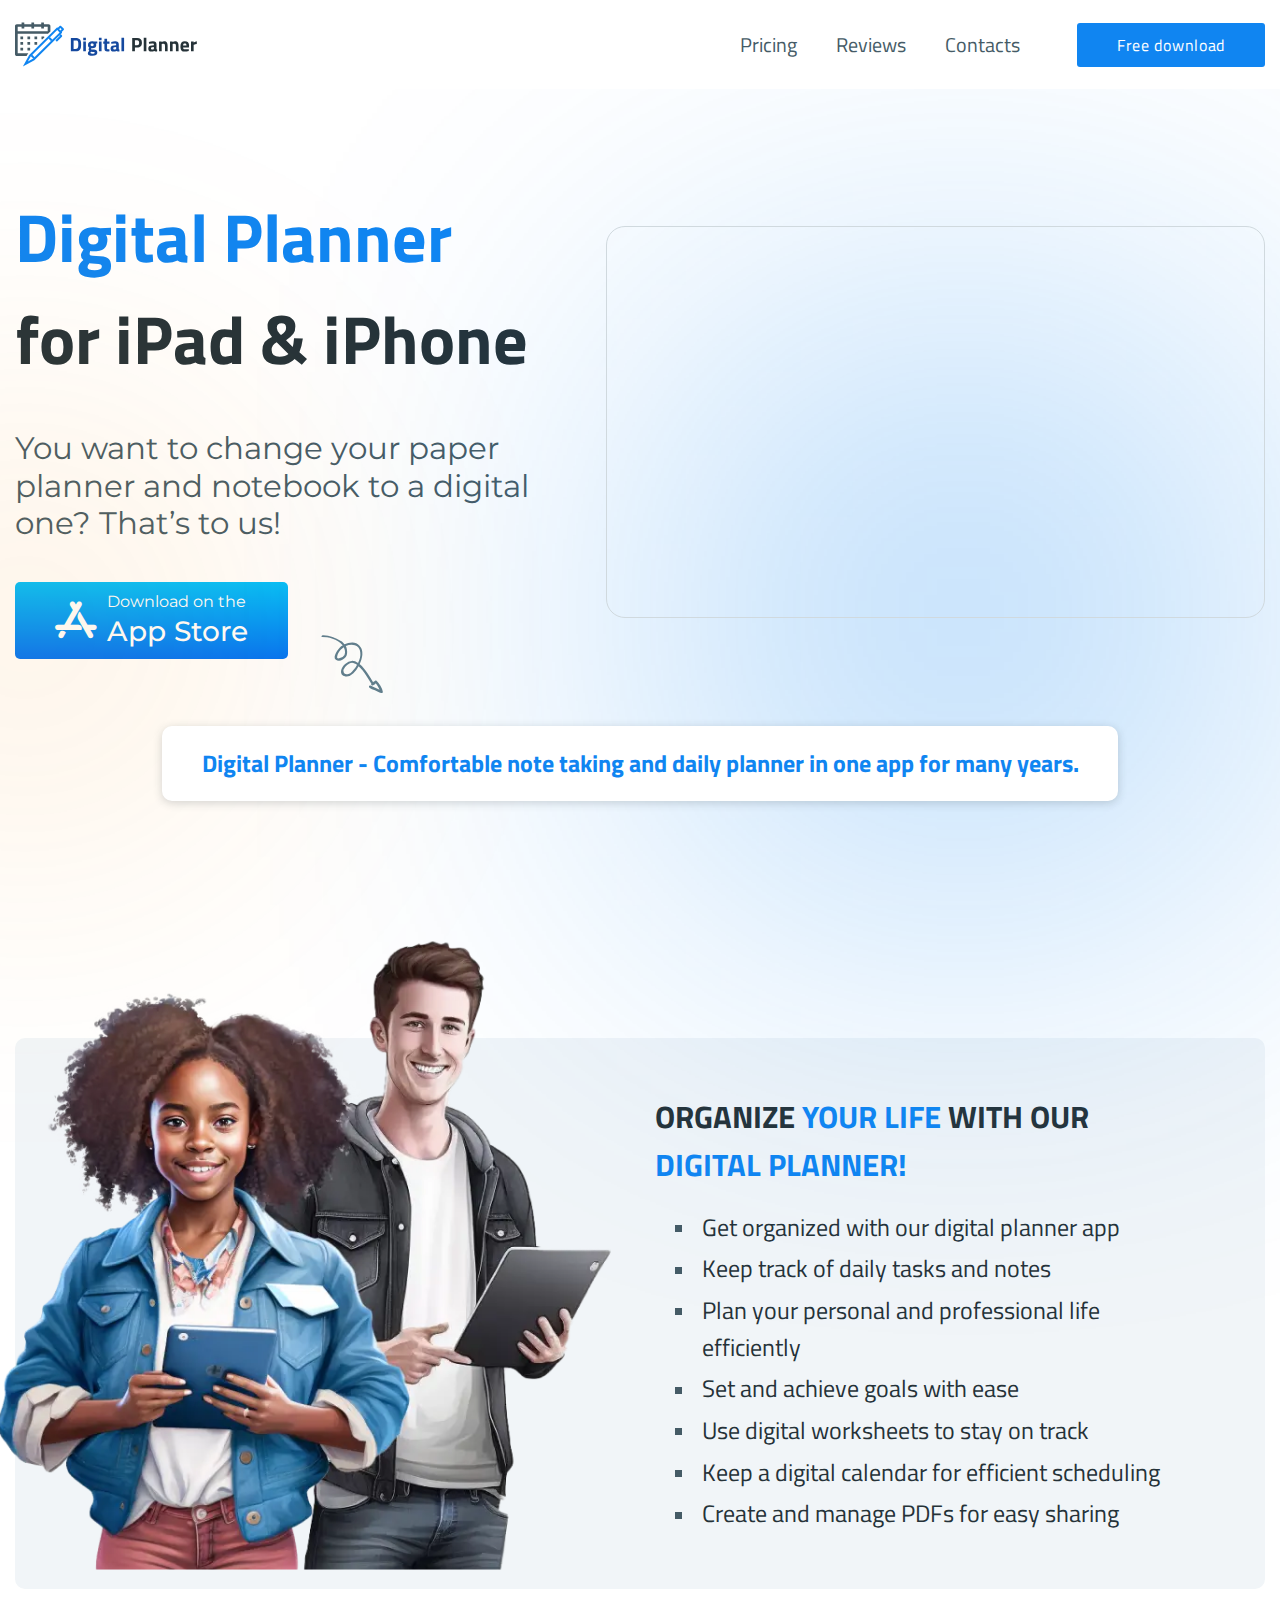
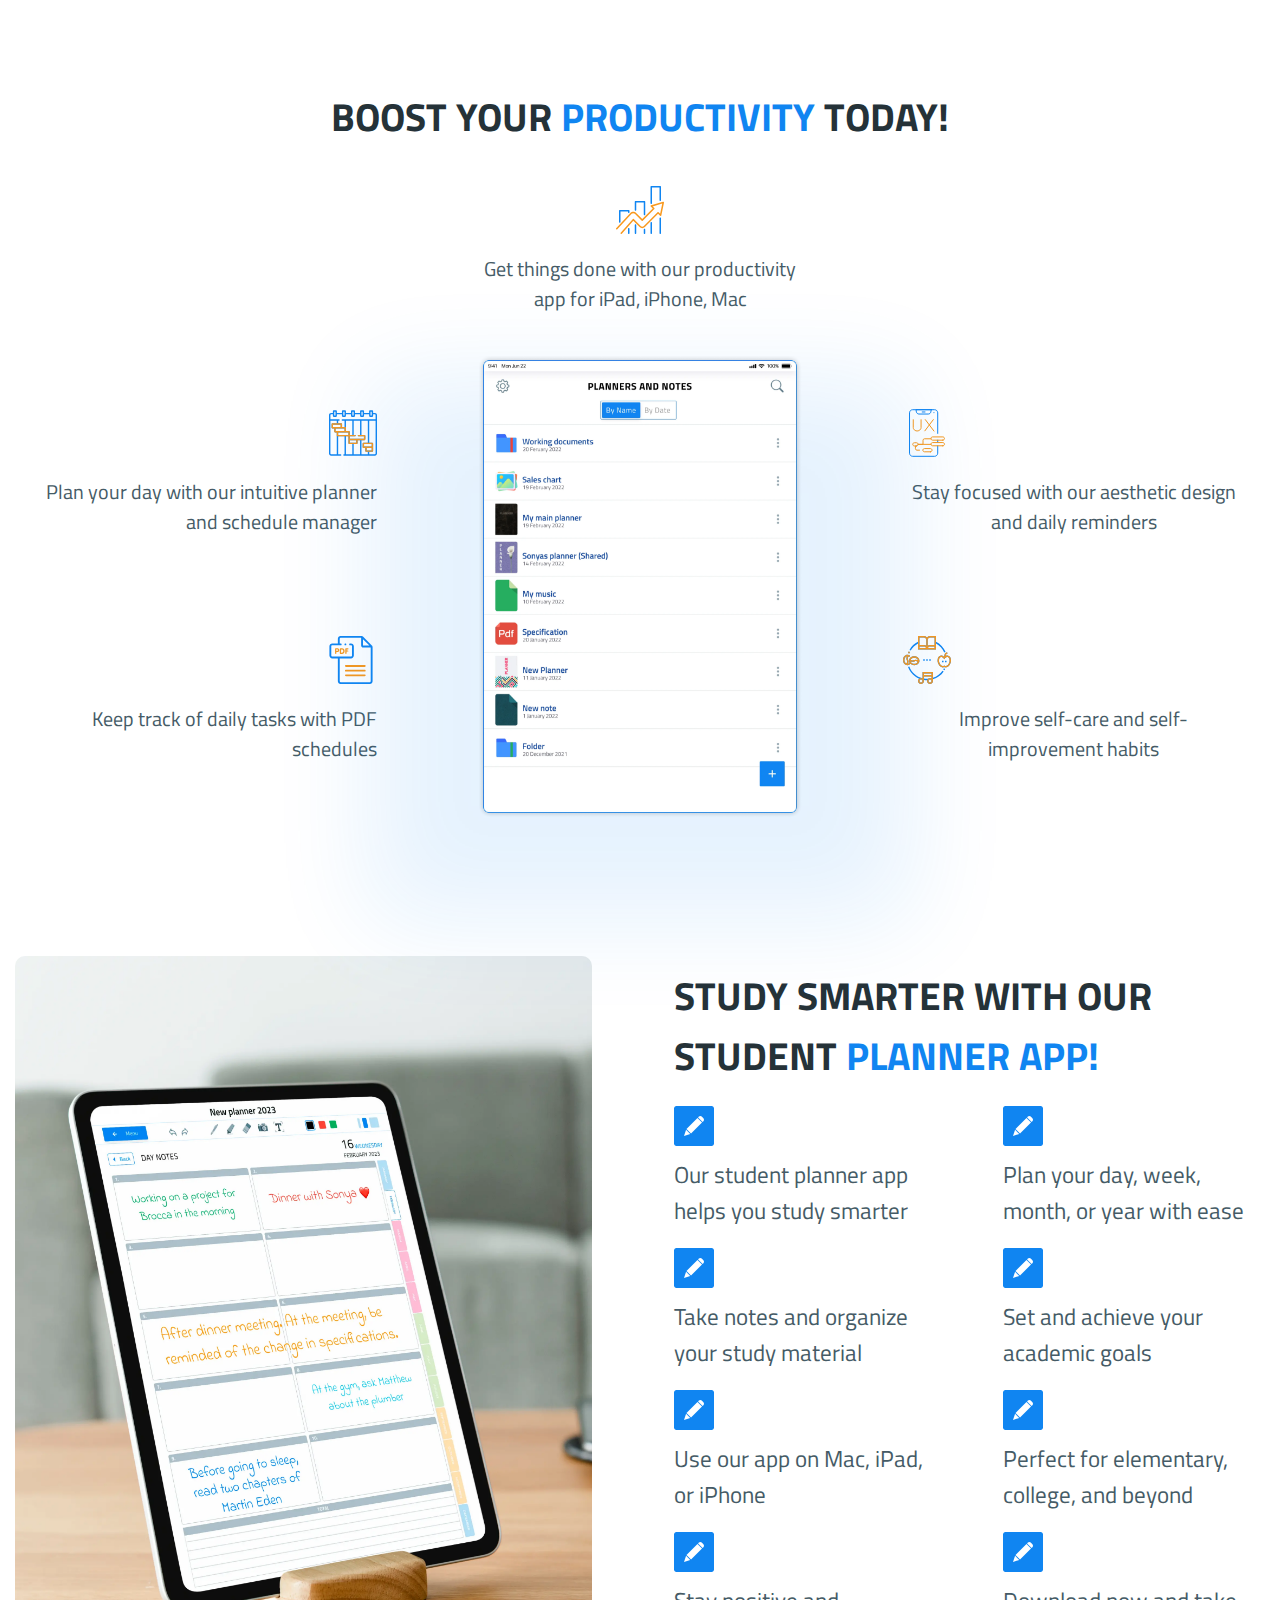
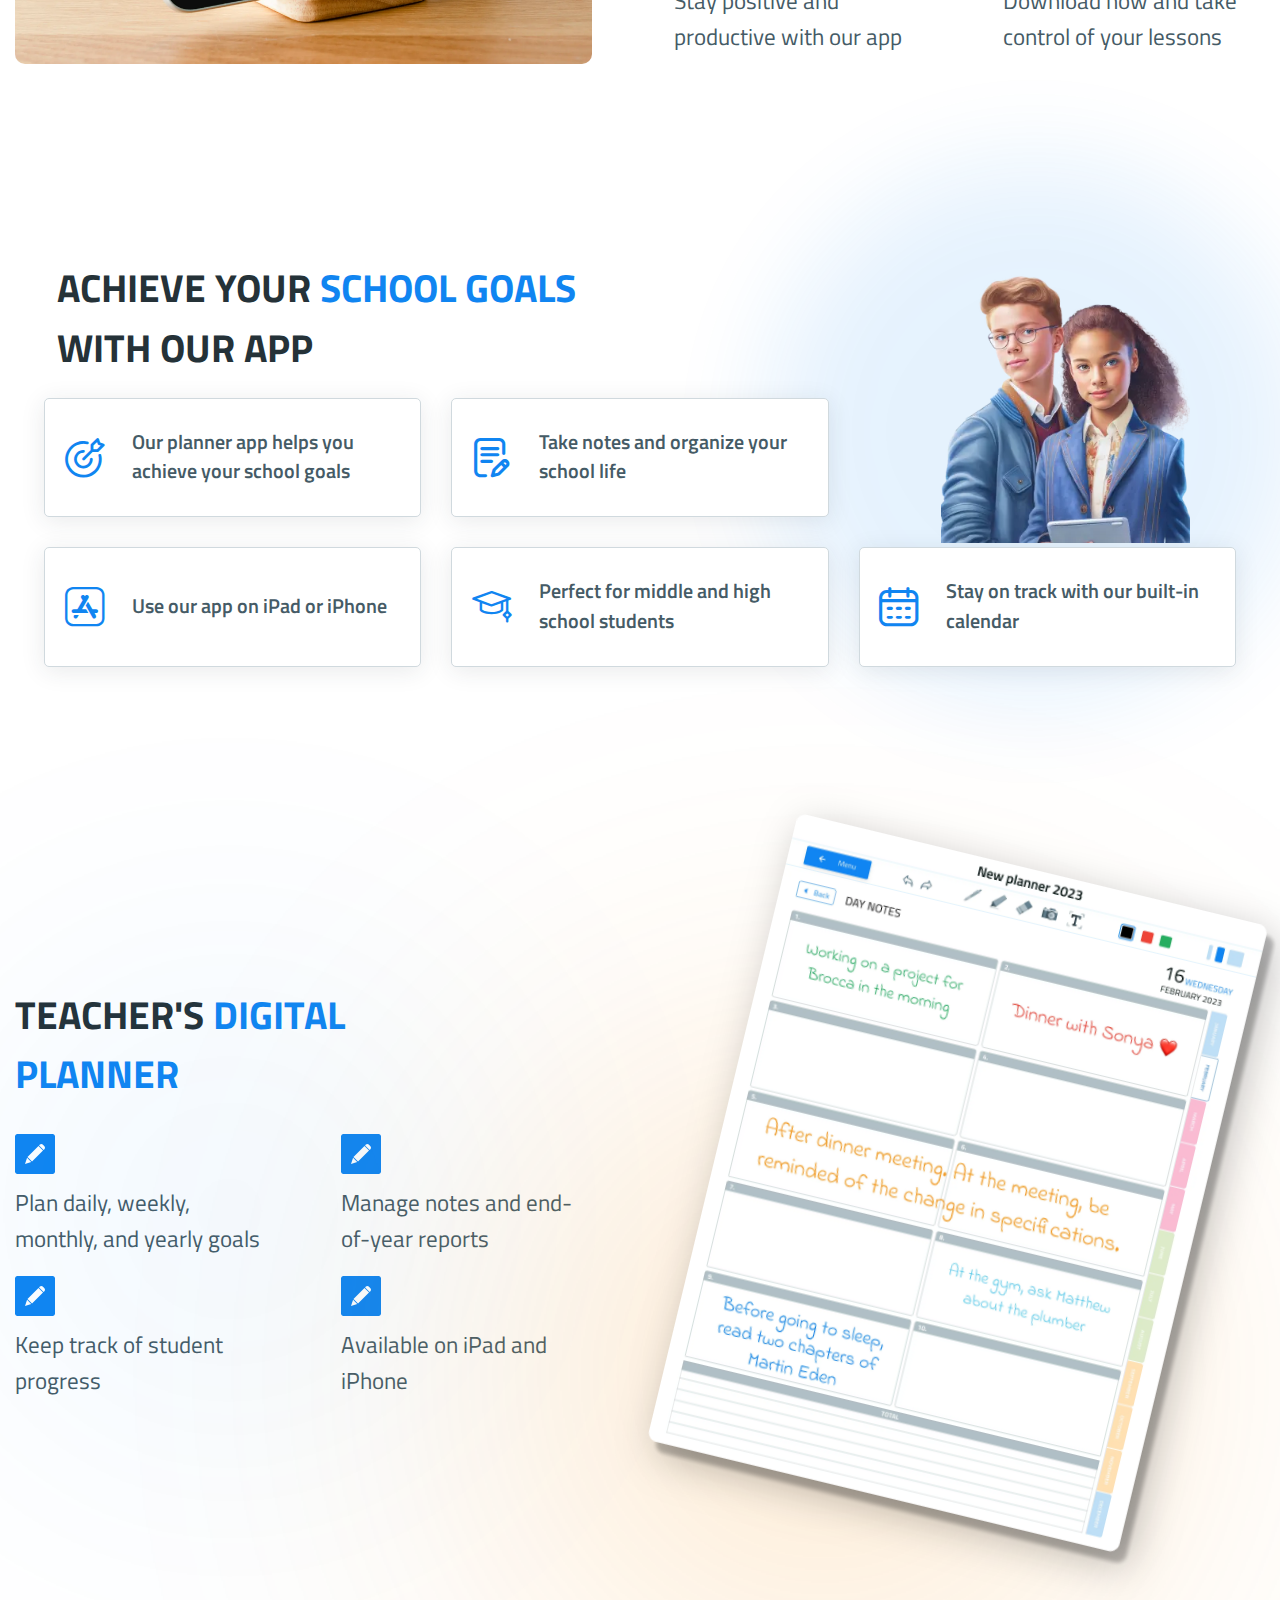
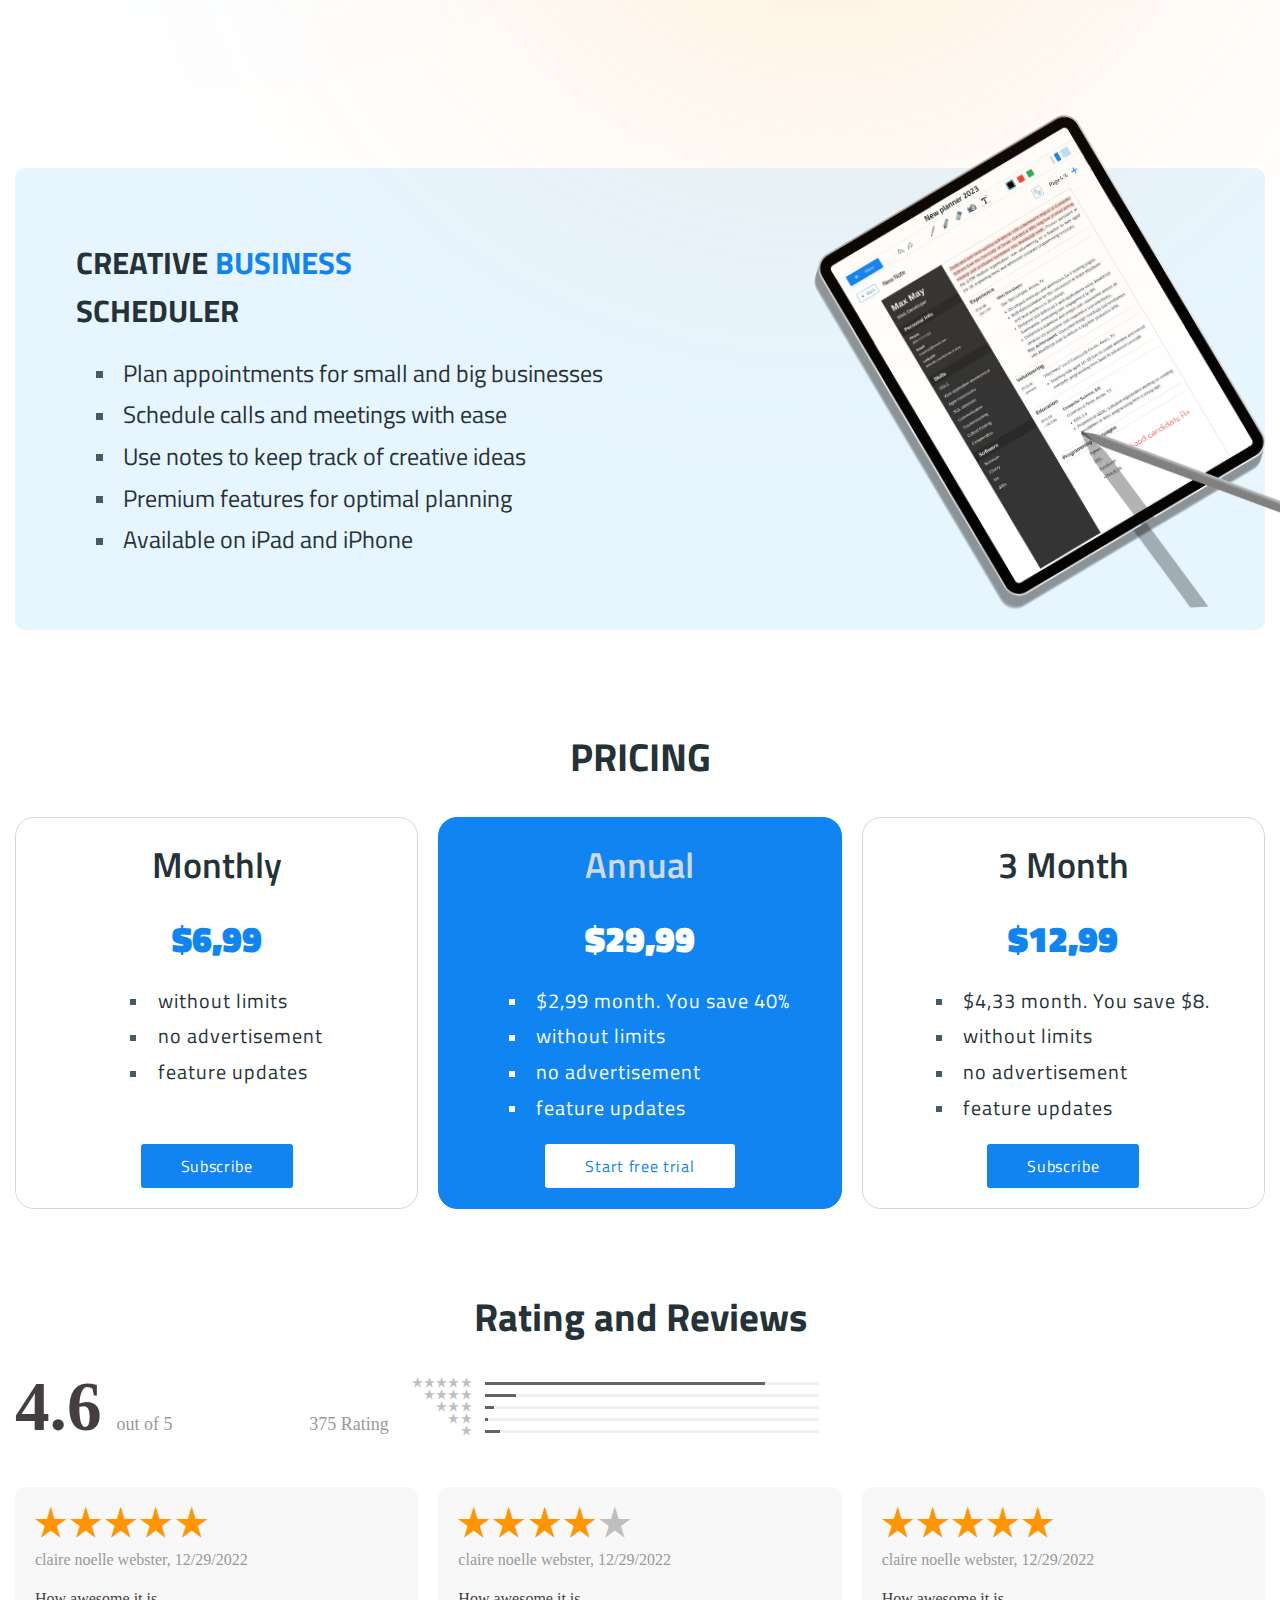
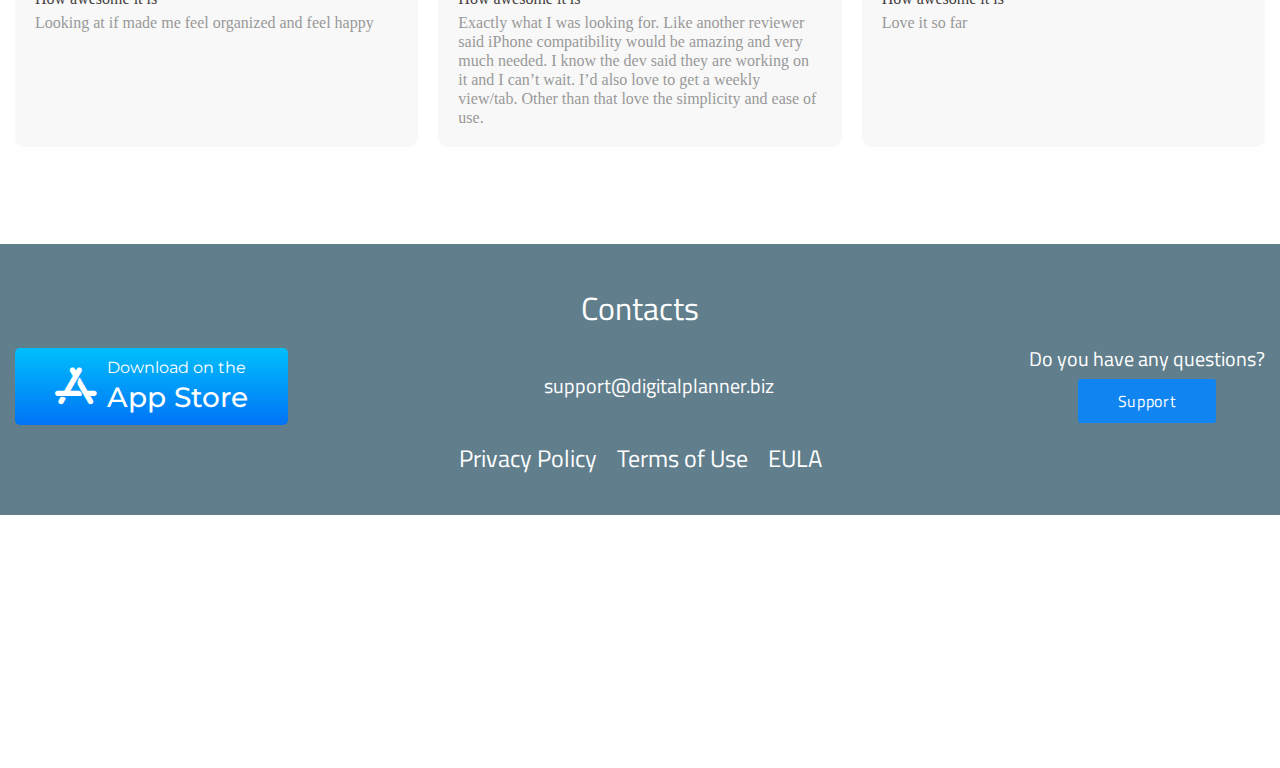
==== commit 28993e95: "Update index.html" ====
--- a/index.html
+++ b/index.html
@@ -547,7 +547,7 @@
 		</footer>
 
 	</div>
-	<div id="popup-form" aria-hidden="true" class="popup popup--form">
+	<div id="popup-form" aria-hidden="true" class="1popup popup--form">
 		<div class="popup__wrapper">
 			<div class="popup__content">
 				<button data-close type="button" class="popup__close"></button>
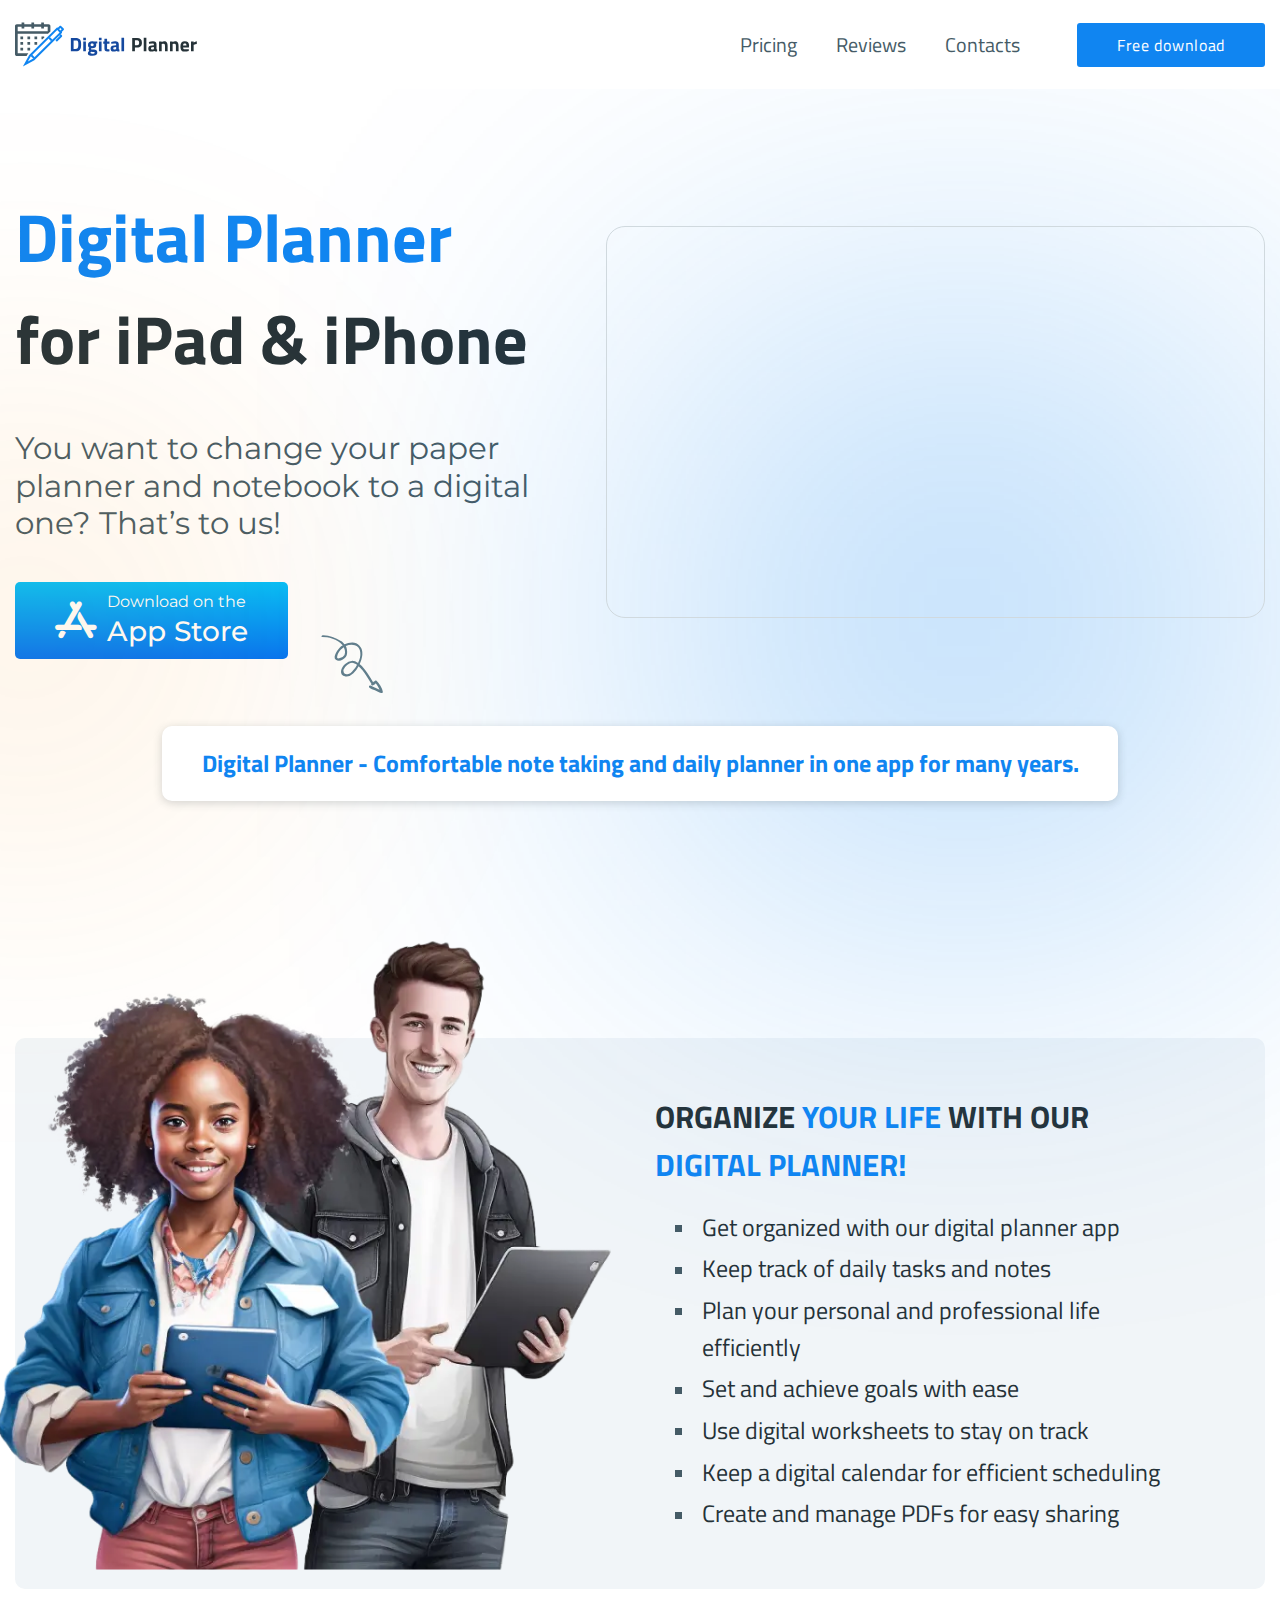
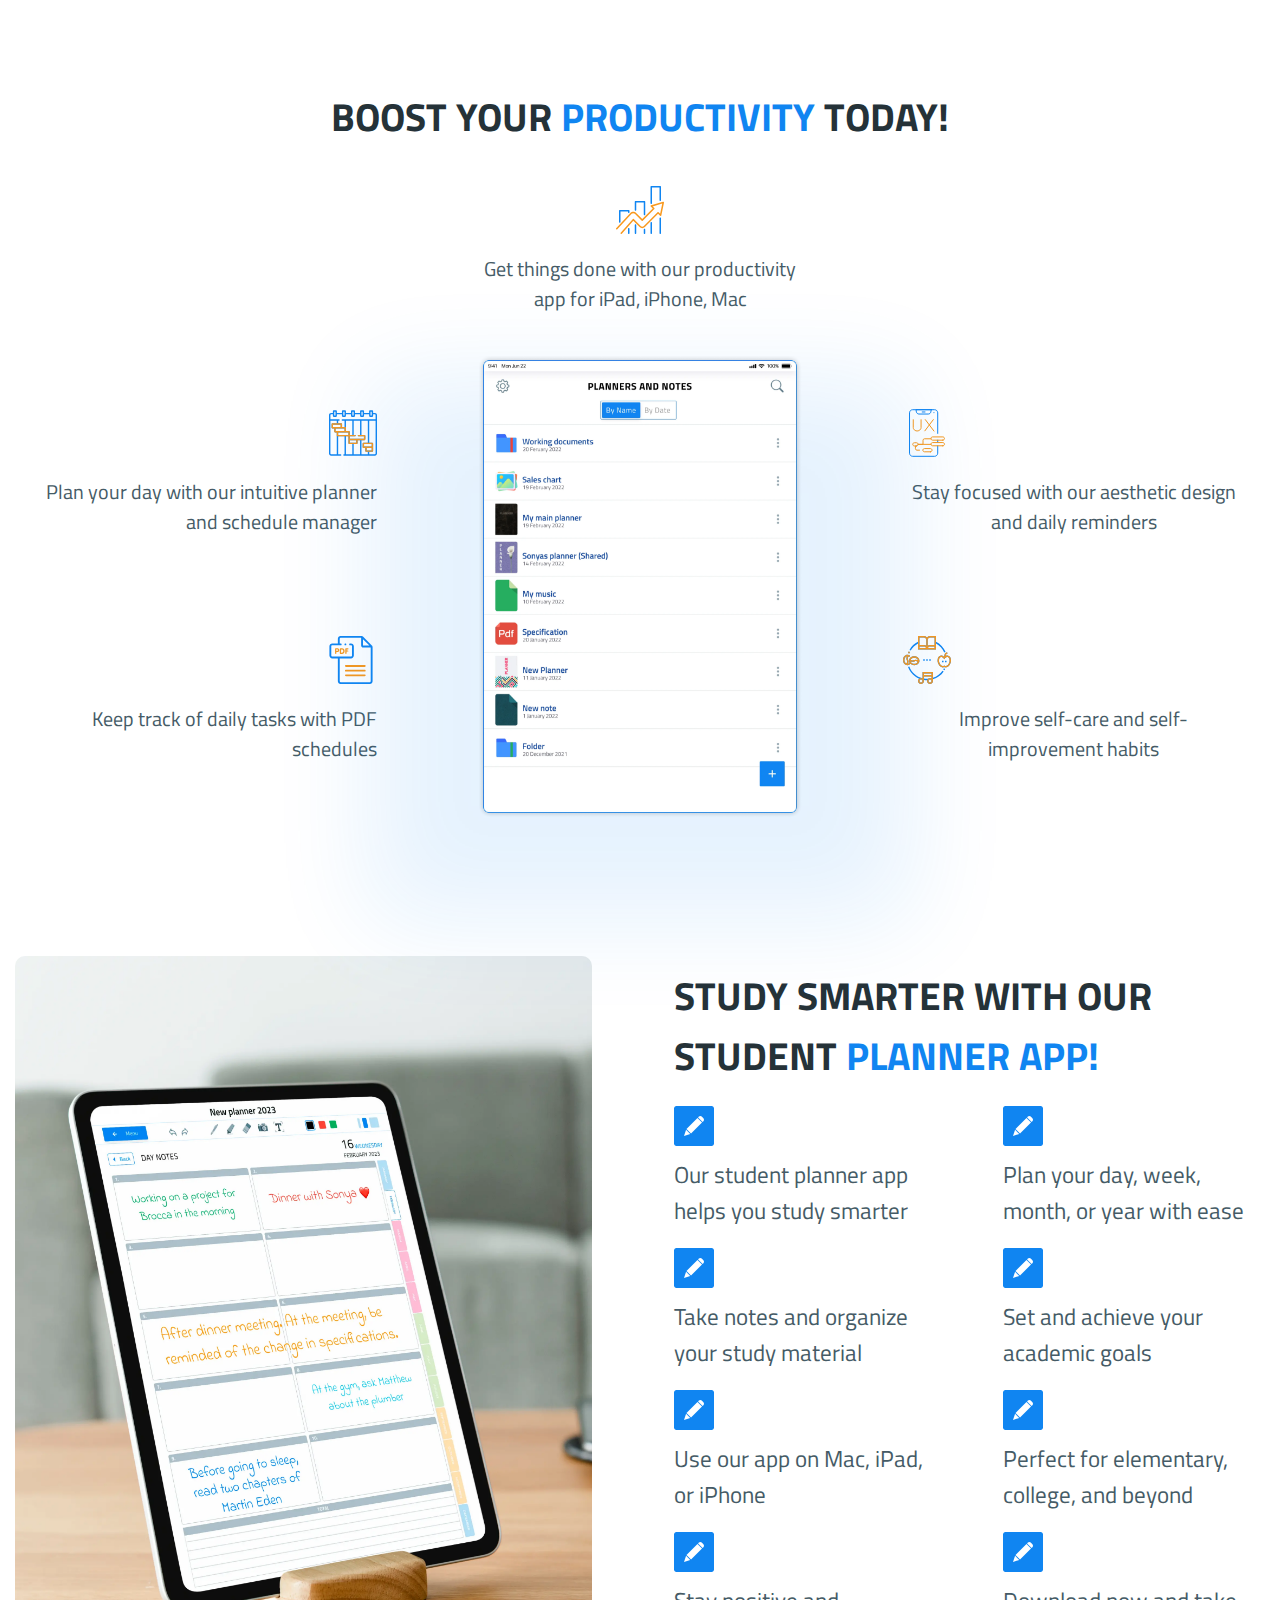
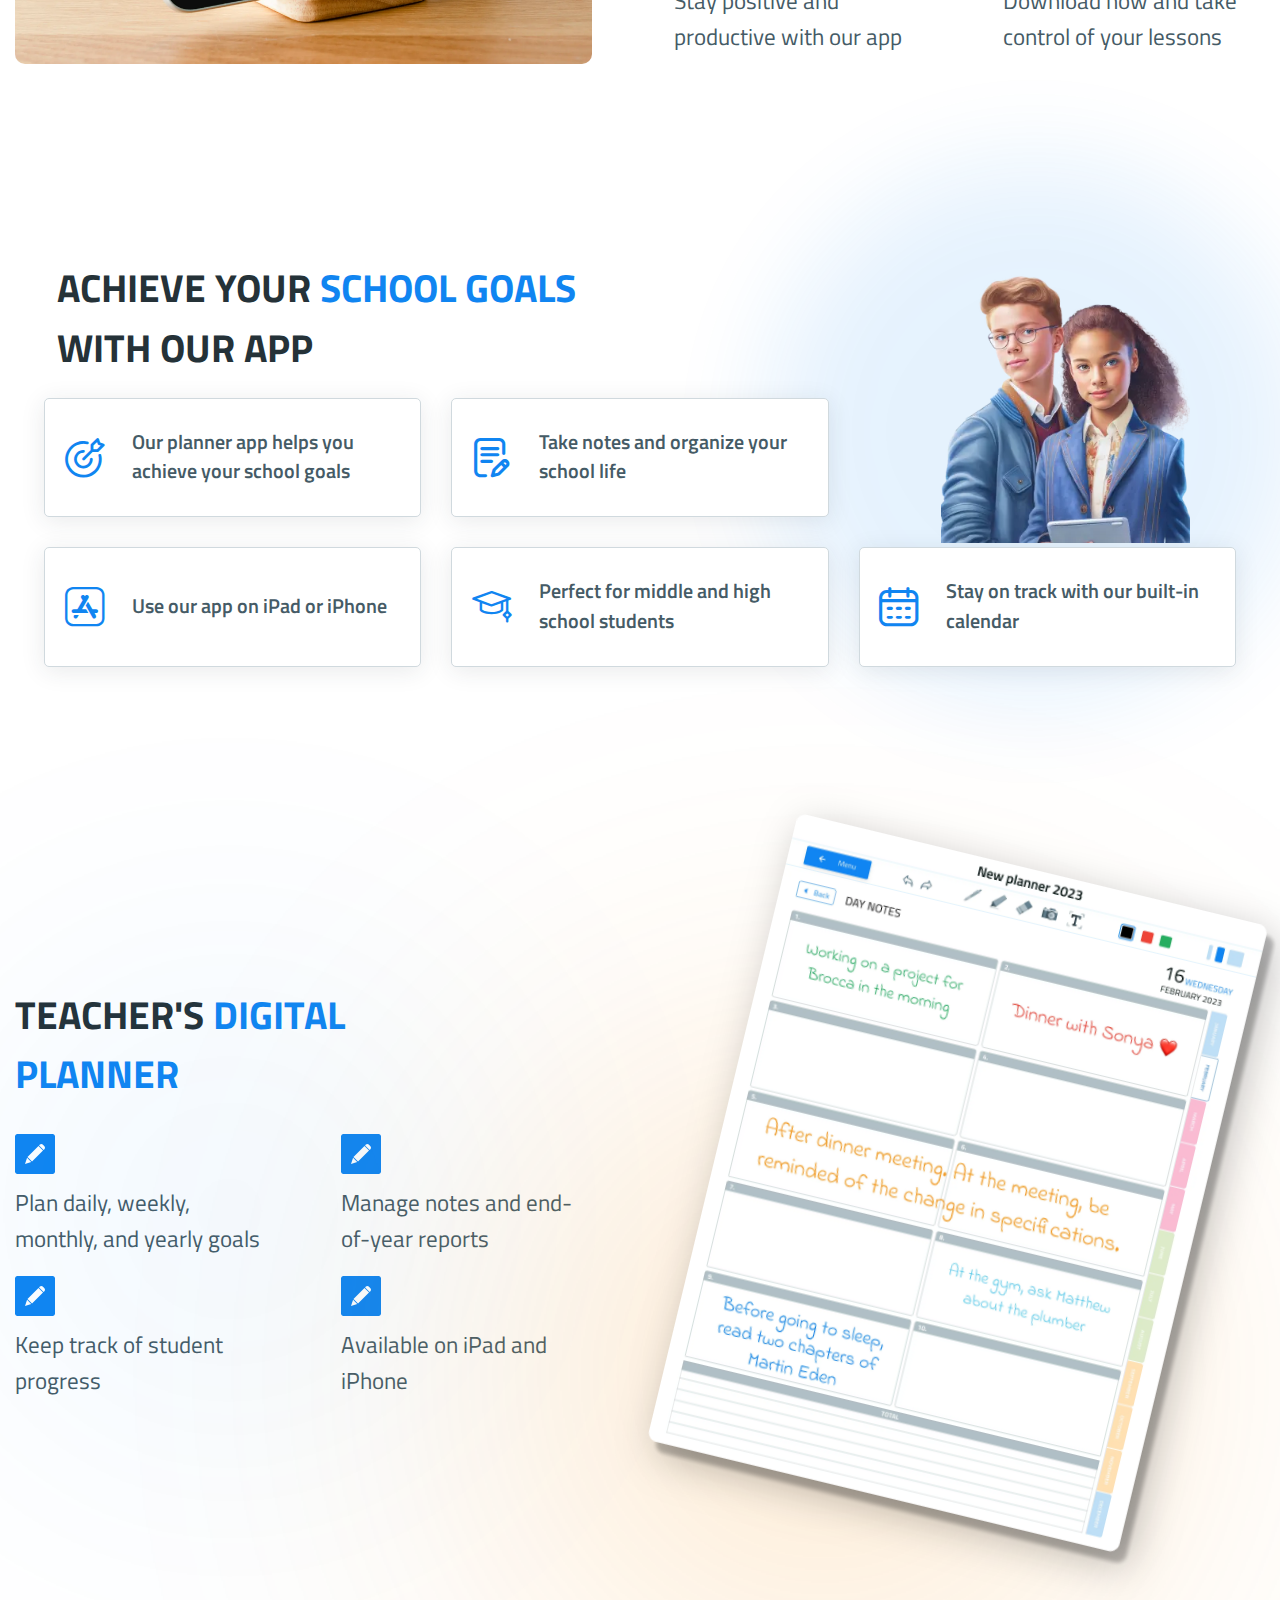
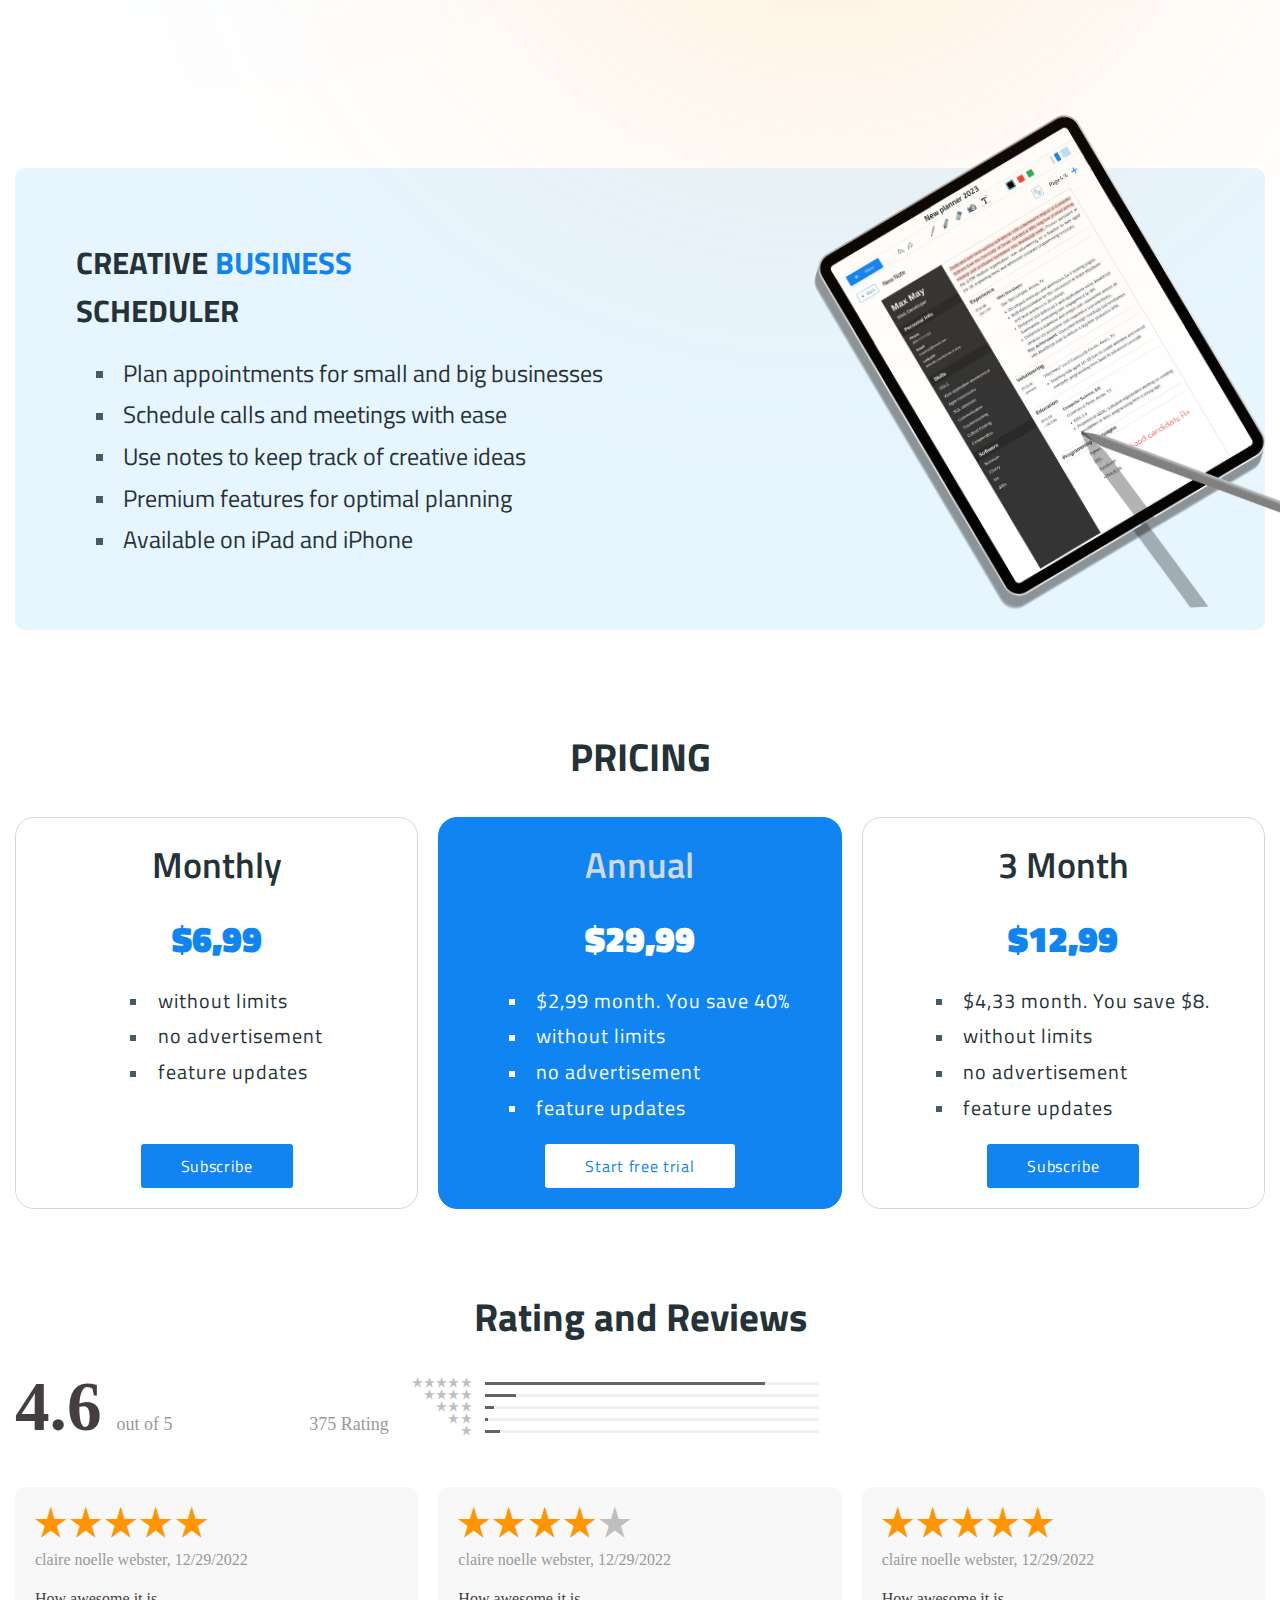
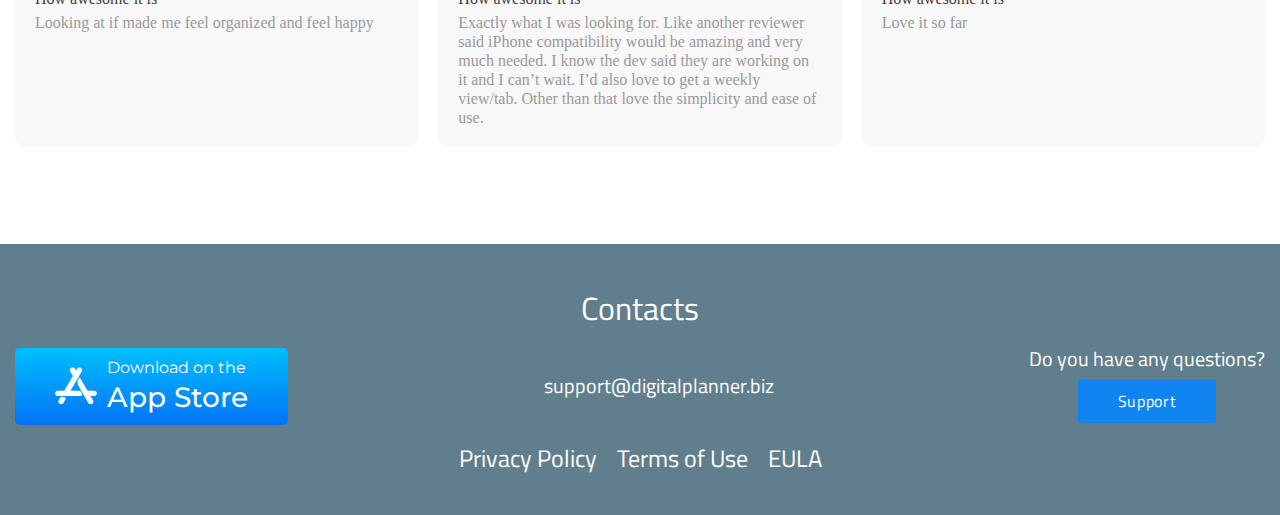
==== commit a6fc81de: "Update index.html" ====
--- a/index.html
+++ b/index.html
@@ -17,9 +17,9 @@
 	<!-- <style>body{opacity: 0;}</style> -->
 	<link rel=“canonical” href=“https://digitalplanner.biz”>
 	<!-- MIN version -->
-	<link rel="stylesheet" href="css/style.min.css?_v=20230415140747">
+<!-- 	<link rel="stylesheet" href="css/style.min.css?_v=20230415140747"> -->
 	<!-- Full -->
-	<!-- <link rel="stylesheet" href="css/style.css"> -->
+	<link rel="stylesheet" href="css/style.css">
 	<link rel="shortcut icon" href="favicon.ico">
 	<meta name="viewport" content="width=device-width, initial-scale=1.0">
 
@@ -547,7 +547,7 @@
 		</footer>
 
 	</div>
-	<div id="popup-form" aria-hidden="true" class="1popup popup--form">
+	<div id="popup-form" aria-hidden="true" class="popup popup--form">
 		<div class="popup__wrapper">
 			<div class="popup__content">
 				<button data-close type="button" class="popup__close"></button>
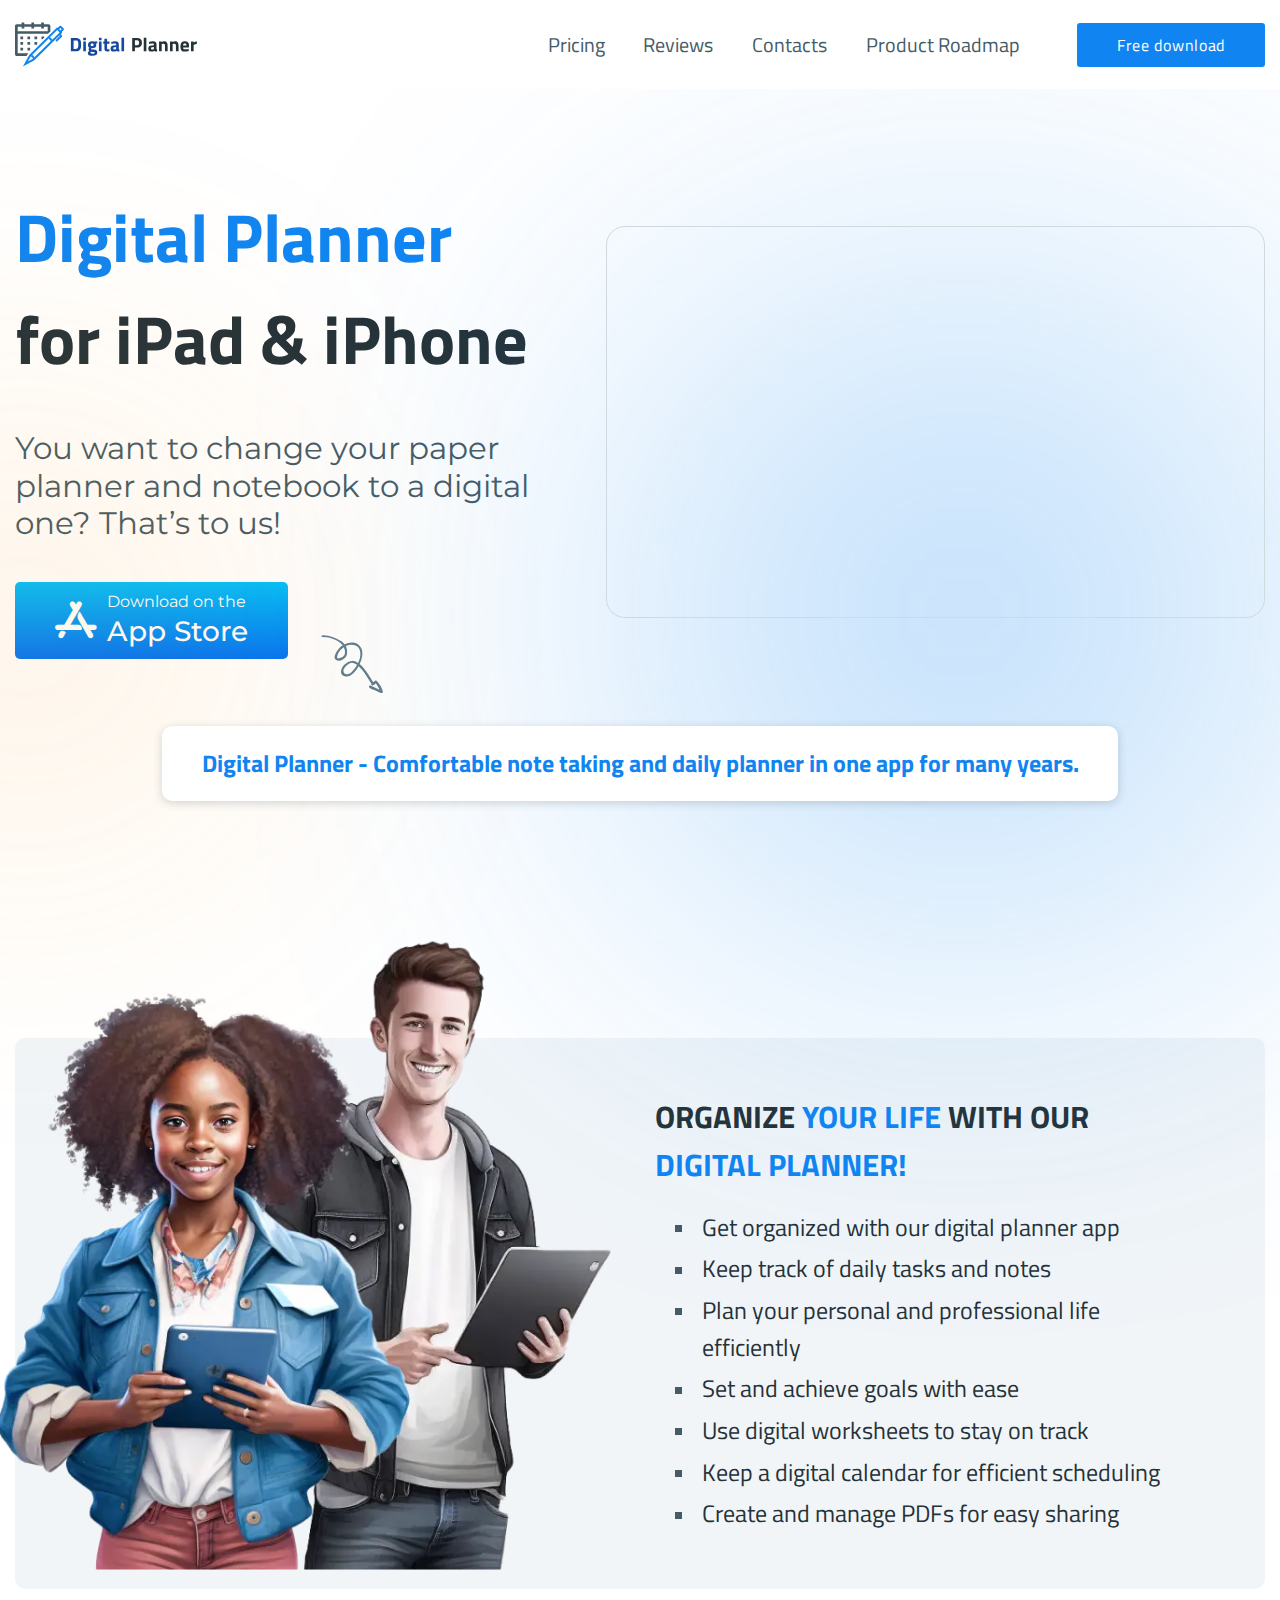
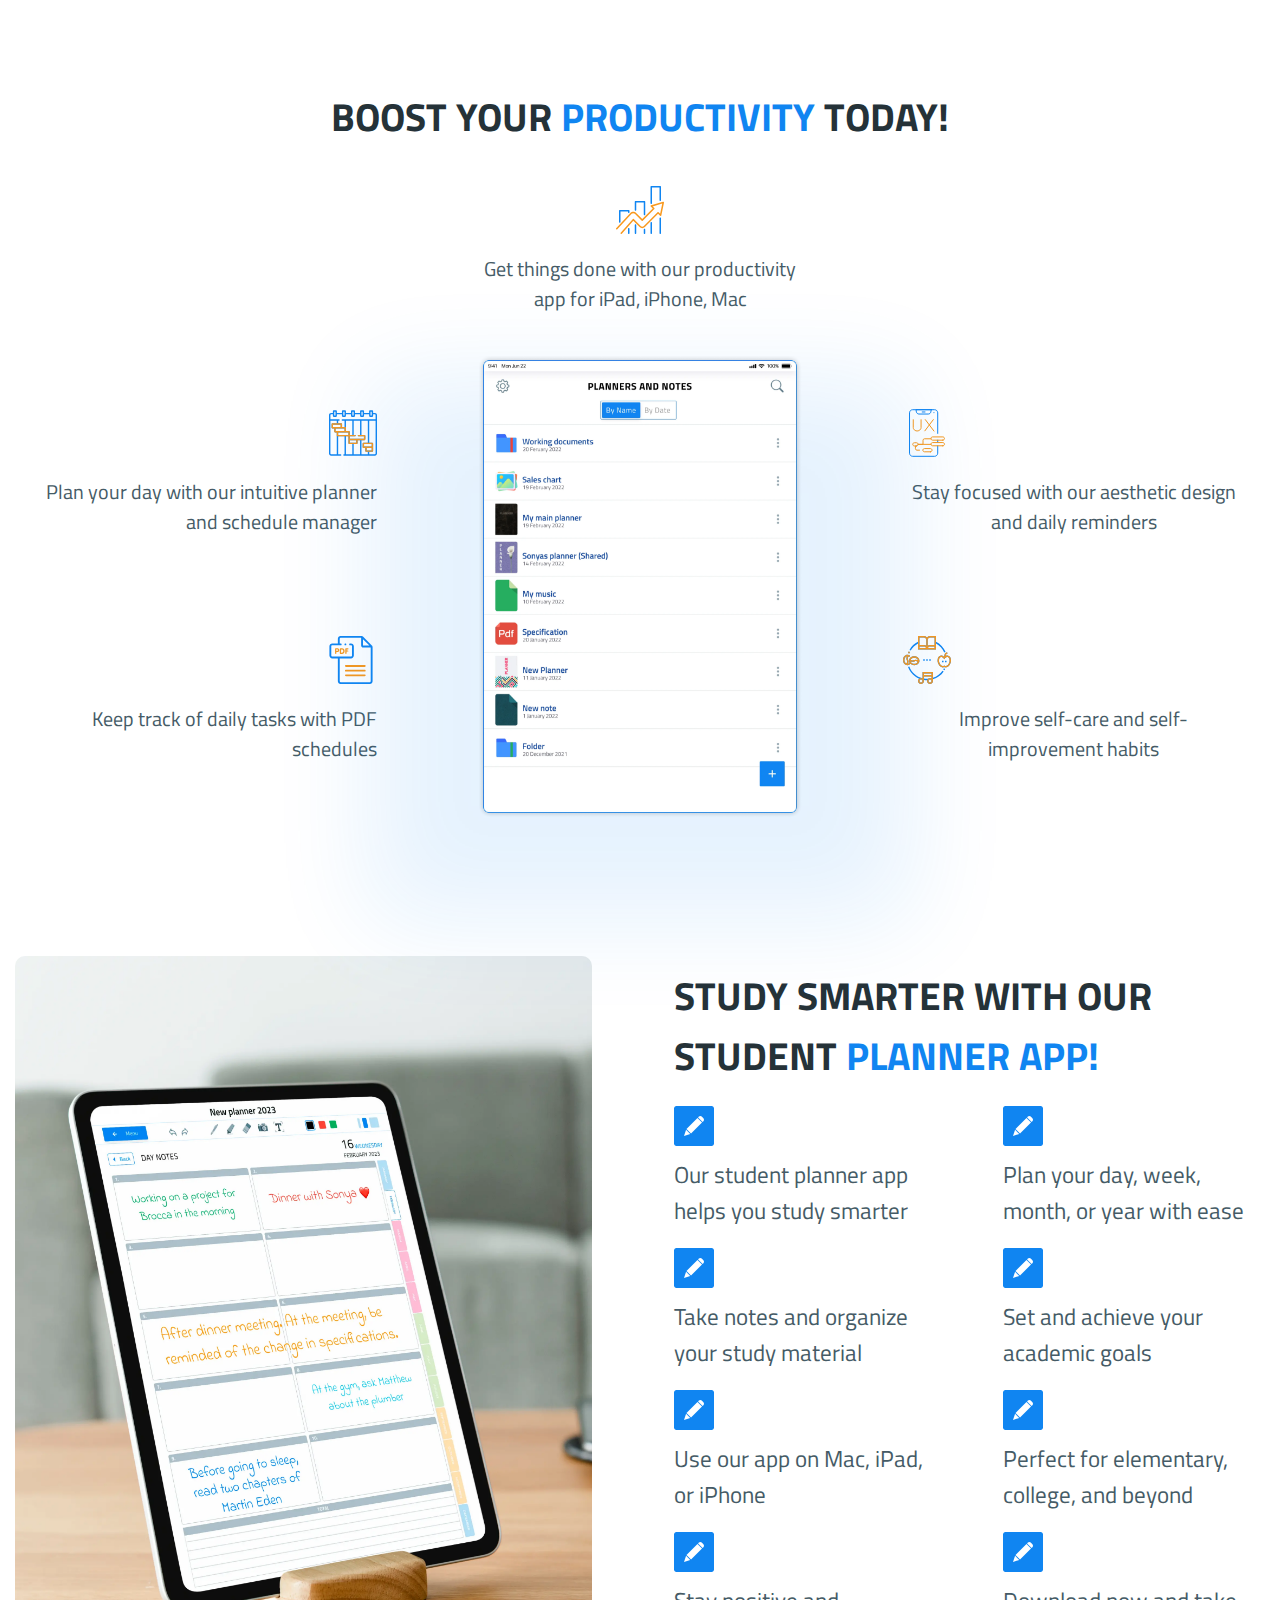
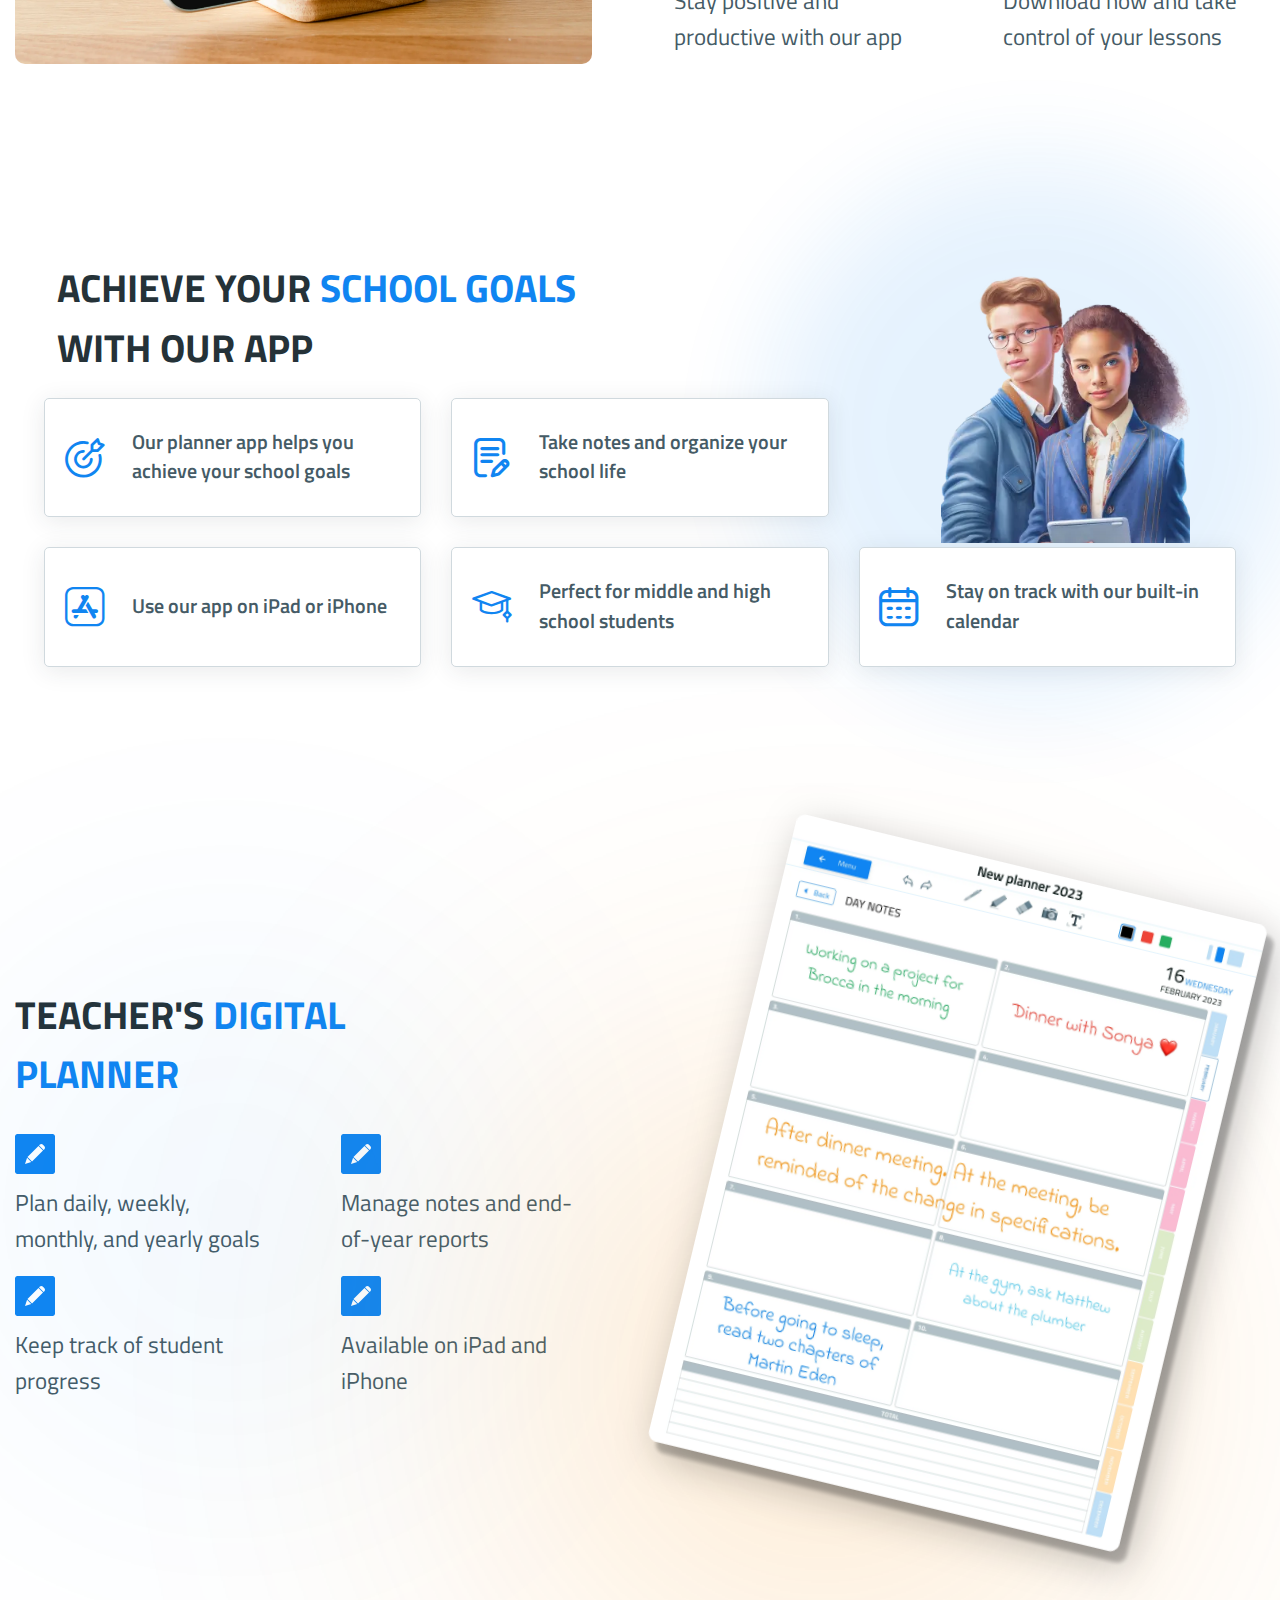
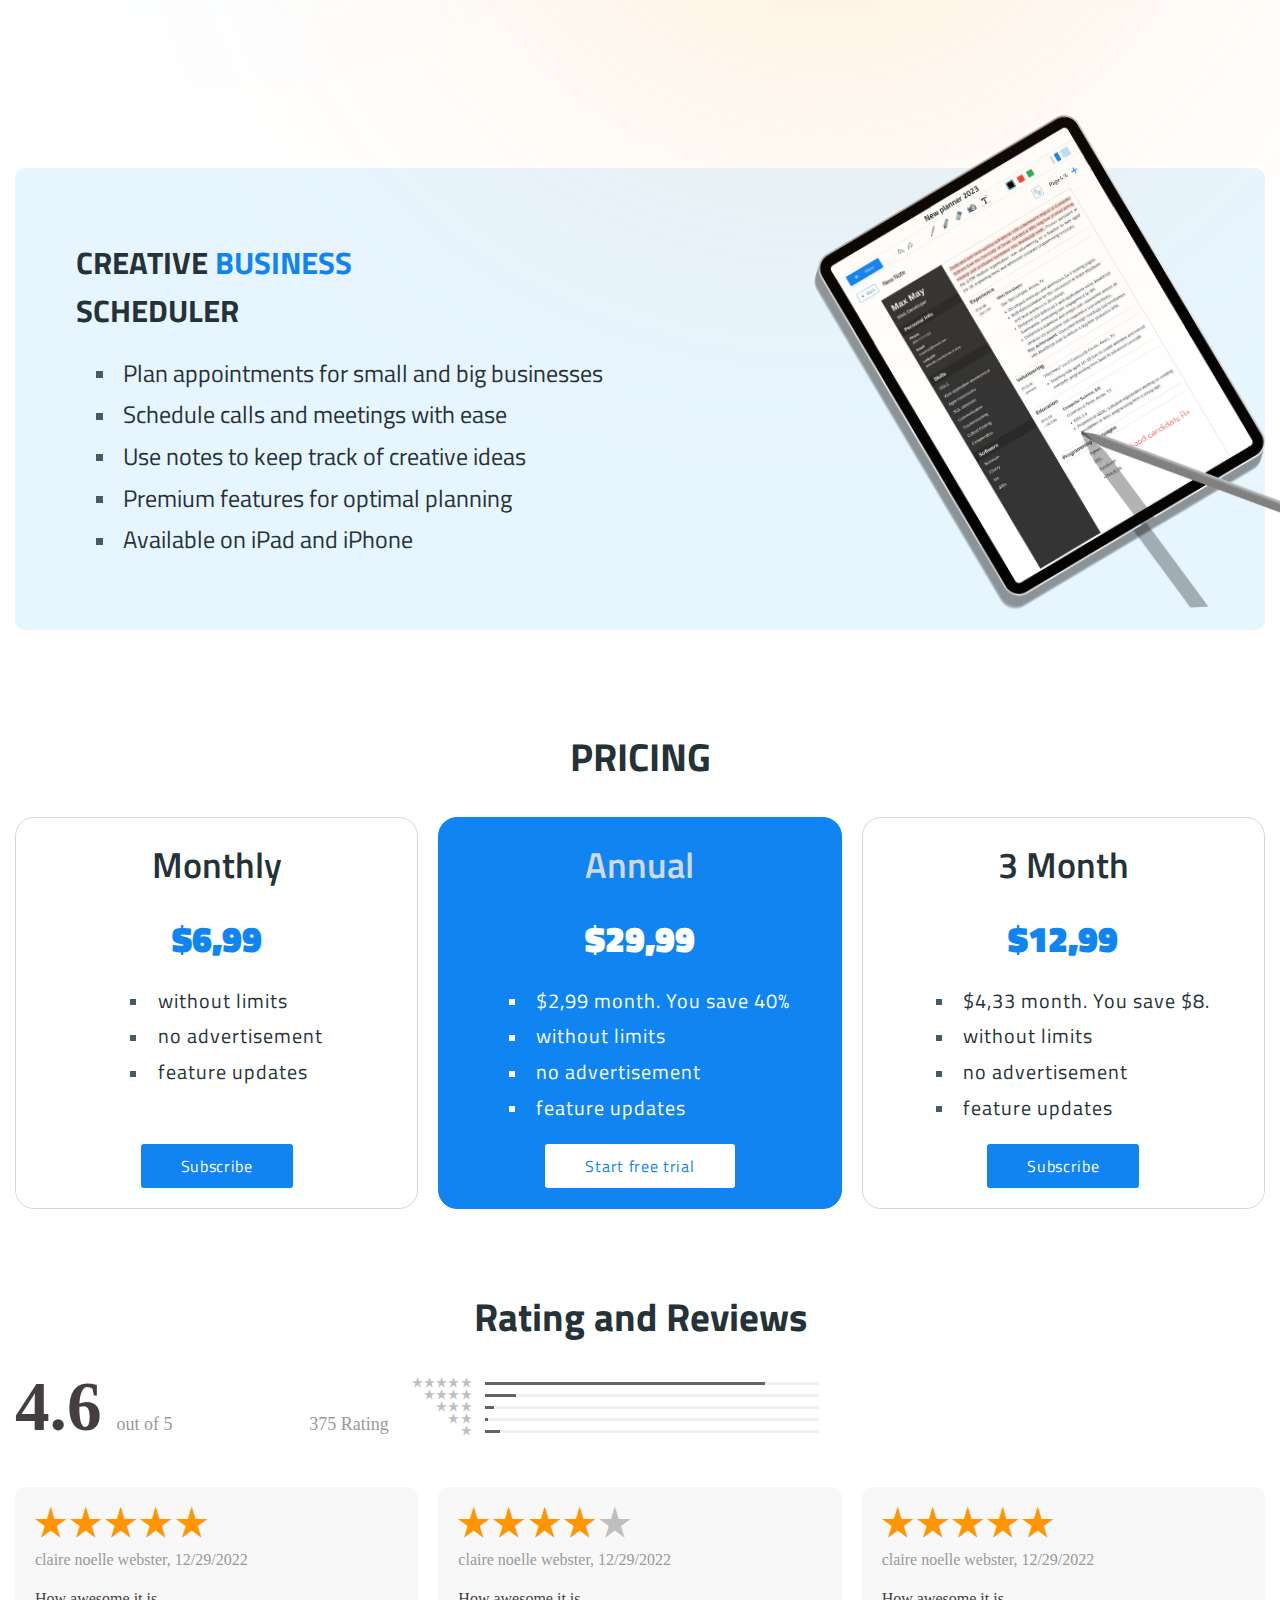
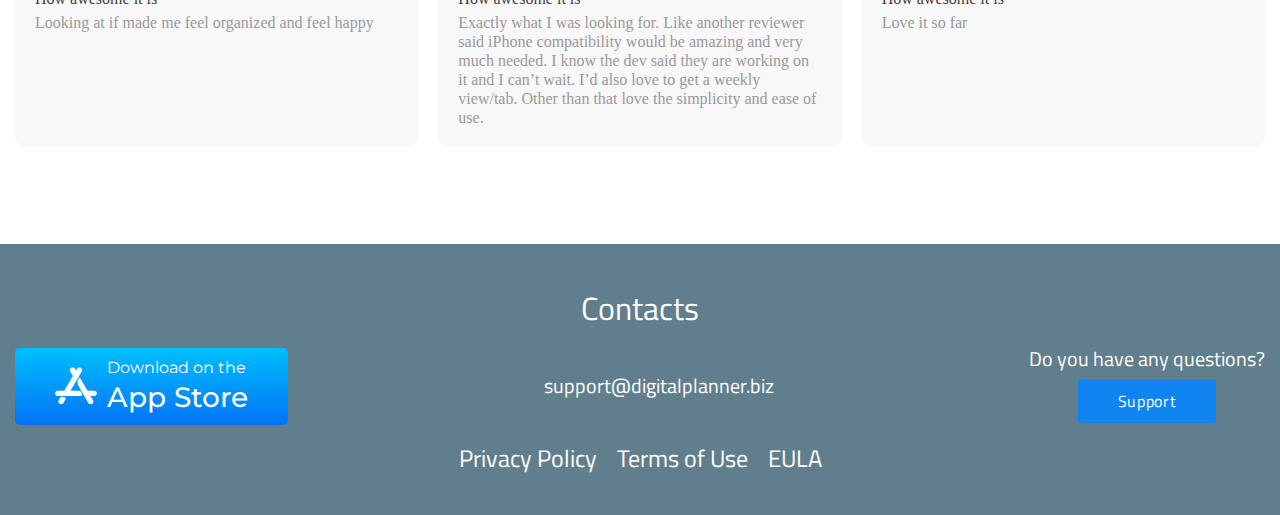
==== commit 4bd2c2a8: "Update index.html" ====
--- a/index.html
+++ b/index.html
@@ -17,9 +17,9 @@
 	<!-- <style>body{opacity: 0;}</style> -->
 	<link rel=“canonical” href=“https://digitalplanner.biz”>
 	<!-- MIN version -->
-<!-- 	<link rel="stylesheet" href="css/style.min.css?_v=20230415140747"> -->
+	<link rel="stylesheet" href="css/style.min.css">
 	<!-- Full -->
-	<link rel="stylesheet" href="css/style.css">
+<!-- 	<link rel="stylesheet" href="css/style.css"> -->
 	<link rel="shortcut icon" href="favicon.ico">
 	<meta name="viewport" content="width=device-width, initial-scale=1.0">
 
@@ -41,6 +41,7 @@
 							<li data-goto-header data-goto="#pricing" class="menu__item"><a href="#">Pricing</a></li>
 							<li data-goto-header data-goto="#reviews" class="menu__item"><a href="#">Reviews</a></li>
 							<li data-goto-header data-goto="#contacts" class="menu__item"><a href="#">Contacts</a></li>
+							<li data-goto-header class="menu__item"><a href="https://appfactory.space/planner-roadmap">Product Roadmap</a></li>
 						</ul>
 					</nav>
 					<div class="menu__actions">
@@ -531,9 +532,9 @@
 					</div>
 					<div class="footer__quesstions">
 						<p>Do you have any questions?</p>
-						<button data-popup="#popup-form" type="button" class="footer__button button">
+						<a target="_blank" href="https://share-eu1.hsforms.com/1WM_0Q3puQCGqyg9iYn52mQfuwg4" style="all: unset;"><button type="button" class="footer__button button">
 							Support
-						</button>
+						</button></a>
 					</div>
 				</div>
 				<div class="footer__down">
@@ -547,18 +548,26 @@
 		</footer>
 
 	</div>
+	<script charset="utf-8" type="text/javascript" src="//js-eu1.hsforms.net/forms/embed/v2.js"></script>
 	<div id="popup-form" aria-hidden="true" class="popup popup--form">
 		<div class="popup__wrapper">
 			<div class="popup__content">
 				<button data-close type="button" class="popup__close"></button>
 				<div class="popup__text">
-					<iframe src="https://share-eu1.hsforms.com/1WM_0Q3puQCGqyg9iYn52mQfuwg4"></iframe>
+					
+					<script>
+					  hbspt.forms.create({
+					    region: "eu1",
+					    portalId: "26635972",
+					    formId: "58cff443-7a6e-4021-aaca-0f62627e7699"
+					  });
+					</script>
 				</div>
 			</div>
 		</div>
 	</div>
     <!-- MIN version -->
-	<script src="js/app.min.js?_v=20230415140747"></script>
+	<script src="js/app.min.js"></script>
 	<!-- Full -->
 	<!-- <script src="js/app.js"></script> -->
 </body>
